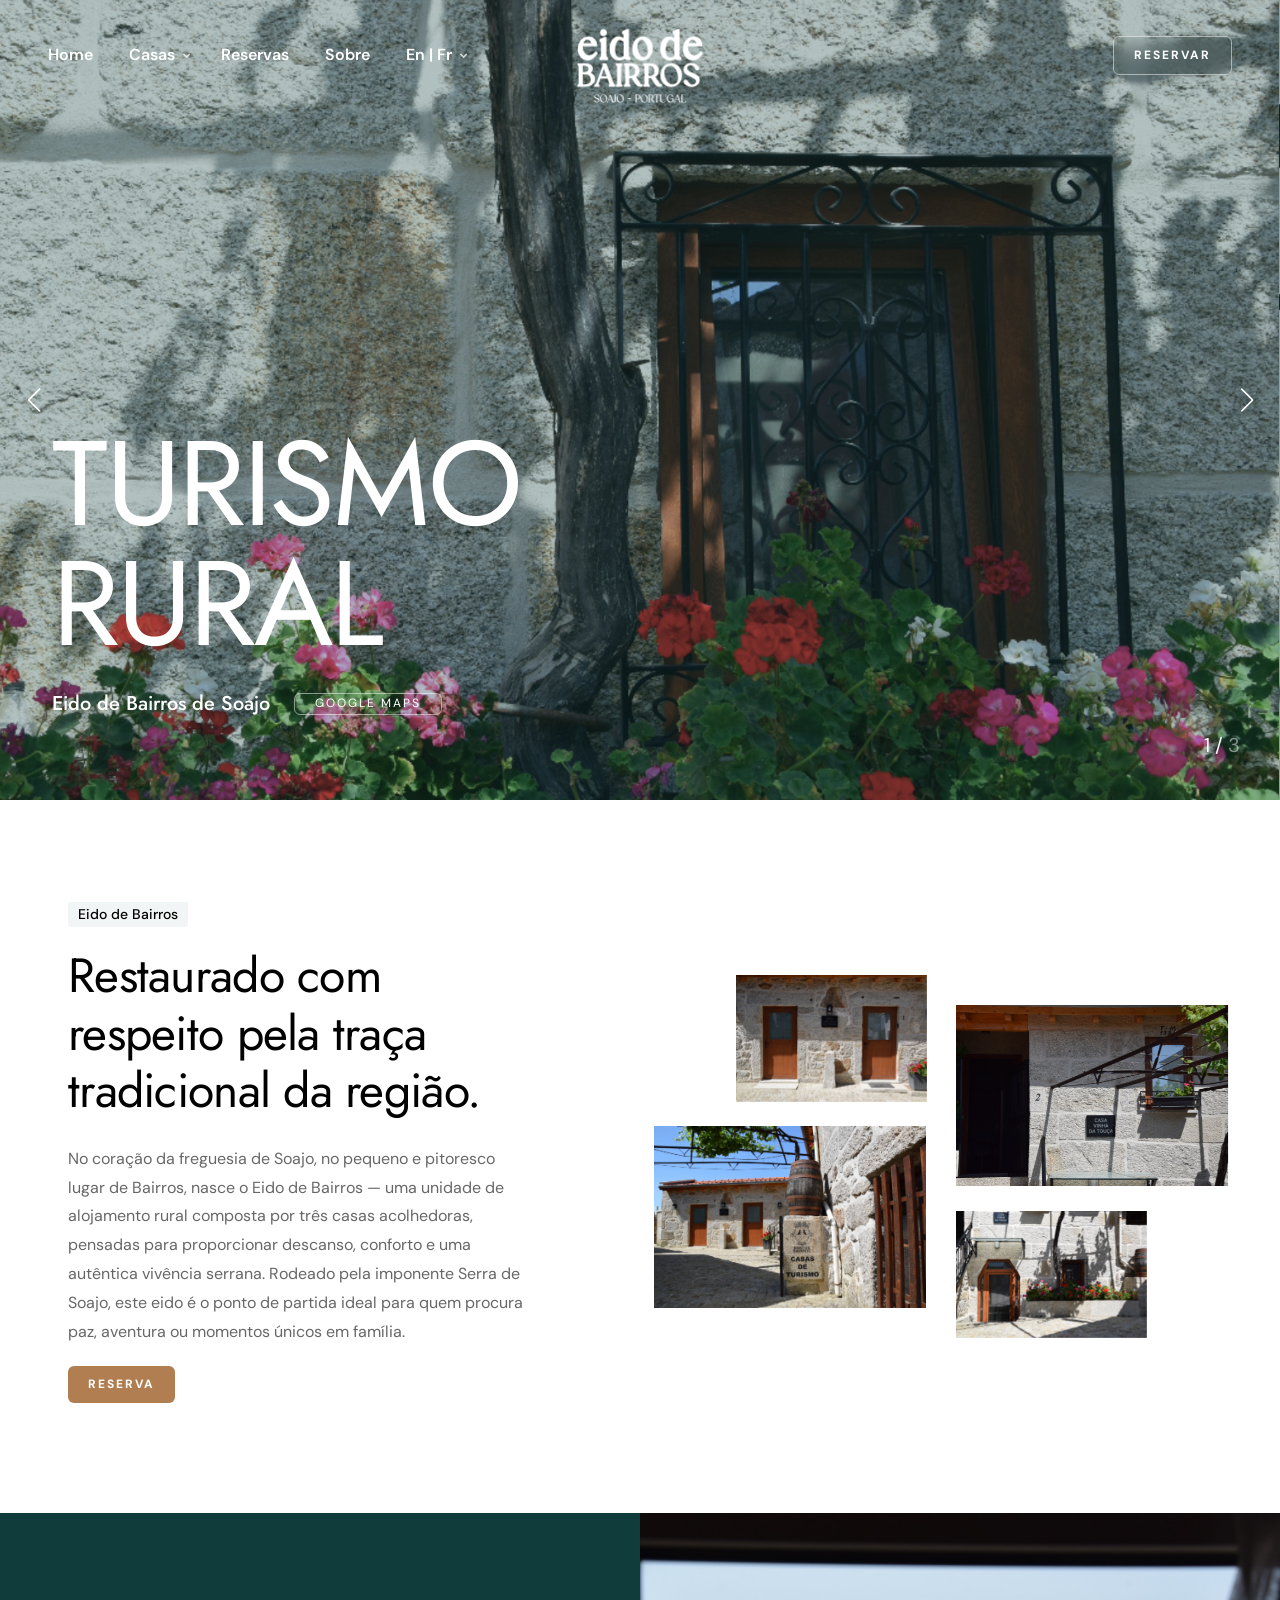
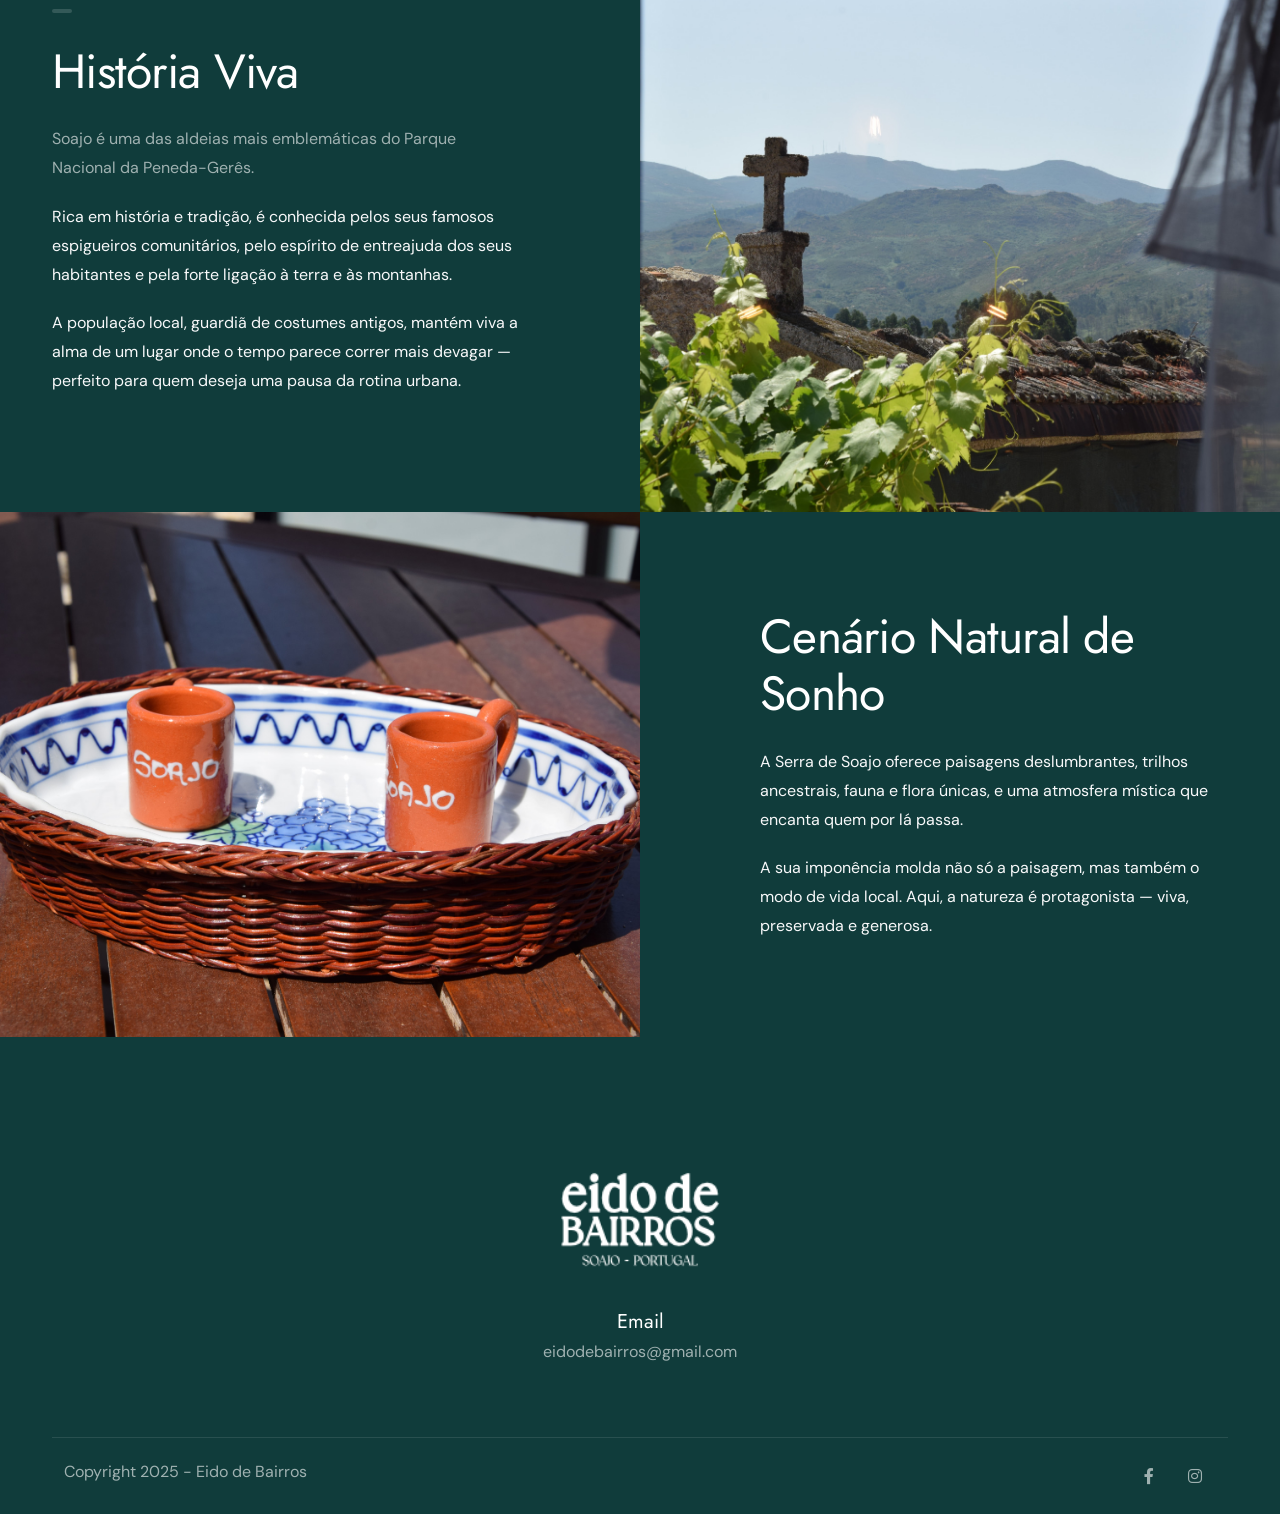
==== index.html @ 4fccea86 "up" ====
<!DOCTYPE html>
<html lang="zxx">

<head>
    <title>Eido de Bairros</title>
    <link rel="icon" href="images/icon.webp" type="image/gif" sizes="16x16">
    <meta content="text/html;charset=utf-8" http-equiv="Content-Type">
    <meta content="width=device-width, initial-scale=1.0" name="viewport" >
    <meta content="Eido de Bairros" name="Turismo Rural, Soajo, Parque Nacional Peneda Gerês, Lagoas, Natureza, Férias em familia" >
    <meta content="" name="keywords" >
    <meta content="" name="author" >
    <!-- CSS Files
    ================================================== -->
    <link href="css/bootstrap.min.css" rel="stylesheet" type="text/css" id="bootstrap">
    <link href="css/plugins.css" rel="stylesheet" type="text/css" >
    <link href="css/swiper.css" rel="stylesheet" type="text/css" >
    <link href="css/style.css" rel="stylesheet" type="text/css" >
    <link href="css/coloring.css" rel="stylesheet" type="text/css" >
    <!-- custom-css -->
    <link href="css/swiper-custom-1.css" rel="stylesheet" type="text/css" >
    <!-- color scheme -->
    <link id="colors" href="css/colors/scheme-01.css" rel="stylesheet" type="text/css" >

</head>

<body>

    <div id="wrapper">

        <div class="float-text show-on-scroll">
            <span><a href="#">Scroll to top</a></span>
        </div>
        <div class="scrollbar-v show-on-scroll"></div>
        
        <!-- page preloader begin -->
        <div id="de-loader"></div>
        <!-- page preloader close -->
        
        <header class="transparent logo-center">
            <div class="container-fluid px-lg-5 px-3">
                <div class="row">
                    <div class="col-lg-12">
                        <div class="de-flex">
                            <div class="col-start">
                                <ul id="mainmenu">
                                    <li><a class="menu-item" href="index.html">Home</a></li>
                                     <li><a class="menu-item" href="#">Casas</a>
                                        <ul class="mega px-lg-5">
                                            <li>
                                                <div class="container-fluid">
                                                    <div class="sb-menu p-4">
                                                        <div class="row g-3">
                                                            <div class="col-lg-2 col-md-4 col-sm-6 text-center">
                                                                <div class="relative hover text-center overflow-hidden soft-shadow">
                                                                    <a class="p-0" href="cantinhodatouca.html">
                                                                        <img src="images/CANTINHO-TOUCA.png" class="w-100 relative hover-scale-1-1" alt="">
                                                                    </a>
                                                                </div>
                                                                <h6 class="mt-3">Casa Cantinho da Touça</h6>
                                                            </div>

                                                            <div class="col-lg-2 col-md-4 col-sm-6 text-center">
                                                                <div class="relative hover text-center overflow-hidden soft-shadow">
                                                                    <a class="p-0" href="vinhadatouca.html">
                                                                        <img src="images/VINHA-TOUCA-T1.png" class="w-100 relative hover-scale-1-1" alt="">
                                                                    </a>
                                                                </div>
                                                                <h6 class="mt-3">Casa Vinha da Touça</h6>
                                                            </div>

                                                            <div class="col-lg-2 col-md-4 col-sm-6 text-center">
                                                                <div class="relative hover text-center overflow-hidden soft-shadow">
                                                                    <a class="p-0" href="vinhadatouca1.html">
                                                                        <img src="images/VINHA-TOUCA.png" class="w-100 relative hover-scale-1-1" alt="">
                                                                    </a>
                                                                </div>
                                                                <h6 class="mt-3">Vinha da Touça</h6>
                                                            </div>

                                                            
                                                        </div>
                                                    </div>
                                                </div>
                                            </li>
                                            
                                        </ul>
                                    </li>
                                    <li><a class="menu-item" href="reservar.html">Reservas</a></li>
                                    <li><a class="menu-item" href="sobre.html">Sobre</a></li>
                                    <li><a class="menu-item" href="#">En | Fr</a>
                                        <ul>
                                           <li><a class="menu-item" href="index_en.html">English</a>
                                            <li><a class="menu-item" href="index_fr.html">Français</a></li>
                                        </ul>
                                    </li>
                                </ul>
                                
                            </div>
                            <div class="col-center">
                                <a href="index1.html"><img src="images/LOGOTIPO-EIDOBAIRROS.png" alt="" ></a>
                            </div>
                            <div class="col-end">
                                 <div class="menu_side_area">          
                                    <a href="reservar.html" class="btn-main btn-line bg-blur fx-slide sm-hide"><span>Reservar</span></a>
                                    <span id="menu-btn"></span>
                                </div>
                                

                            </div>
                            
                        </div>
                    </div>
                </div>
            </div>
        </header>

        <section id="section-hero" class="section-dark text-light no-top no-bottom relative overflow-hidden z-1000">
            <div class="abs w-80 bottom-10 z-2 w-100">
                <div class="container">
                    <div class="row">
                        <div class="col-lg-6">
                            <h1 class="fs-120 text-uppercase fs-sm-10vw mb-4 lh-1">Turismo Rural</h1>
                            <div class="d-flex align-items-center">
                                <h4 class="fw-500 mb-0 me-4">Eido de Bairros de Soajo</h4>
                                <a class="btn-main btn-line fx-slide py-0 lh-1-6 fw-400 popup-gmaps" href="https://www.google.com/maps/embed?pb=!1m17!1m12!1m3!1d192.88107379776025!2d-8.26715166027788!3d41.87195947162011!2m3!1f0!2f0!3f0!3m2!1i1024!2i768!4f13.1!3m2!1m1!2zNDHCsDUyJzE5LjAiTiA4wrAxNicwMC45Ilc!5e1!3m2!1sen!2spt!4v1755627903264!5m2!1sen!2spt"><span>Google Maps</span></a>
                            </div>
                        
                        </div>
                    </div>
                </div>
            </div>
            <div class="mh-800">
                <div class="swiper">
                  <!-- Additional required wrapper -->
                  <div class="swiper-wrapper">
                    <!-- Slides -->
                    <div class="swiper-slide">
                        <div class="swiper-inner" data-bgimage="url(images/POSTAL-01.jpg)">
                            <div class="sw-overlay op-4"></div>
                        </div>
                    </div>

                    <!-- Slides -->
                    <div class="swiper-slide">
                        <div class="swiper-inner" data-bgimage="url(images/POSTAL-02.jpg)">
                            <div class="sw-overlay op-4"></div>
                        </div>
                    </div>
<!-- Slides -->
                    <div class="swiper-slide">
                        <div class="swiper-inner" data-bgimage="url(images/POSTAL-03.jpg)">
                            <div class="sw-overlay op-4"></div>
                        </div>
                    </div>

                  </div>
                  <!-- If we need pagination -->
                  <div class="swiper-pagination"></div>

                  <!-- If we need navigation buttons -->
                  <div class="swiper-button-prev"></div>
                  <div class="swiper-button-next"></div>
                </div>
            </div>
        </section>

        <section id="section-overview">
            <div class="container">
                <div class="row g-4 align-items-center justify-content-between">

                    <div class="col-lg-5">
                        <div class="ps-lg-3">
                            <div class="subtitle wow fadeInUp" data-wow-delay=".2s">Eido de Bairros</div>
                            <h2 class="wow fadeInUp" data-wow-delay=".4s">Restaurado com respeito pela traça tradicional da região.</h2>
                            <p class="wow fadeInUp" data-wow-delay=".6s">No coração da freguesia de Soajo, no pequeno e pitoresco lugar de Bairros, nasce o Eido de Bairros — uma unidade de alojamento rural composta por três casas acolhedoras, pensadas para proporcionar descanso, conforto e uma autêntica vivência serrana. Rodeado pela imponente Serra de Soajo, este eido é o ponto de partida ideal para quem procura paz, aventura ou momentos únicos em família.</p>

                            <a class="btn-main fx-slide" href="reservar.html"><span>Reserva</span></a>
                        </div>
                    </div>

                    <div class="col-lg-6">
                        <div class="row g-4">
                            <div class="col-6">
                                <img src="images/CANTINHO-TOUCA.png" class="img-fluid mb-4 w-70 ms-30 wow scaleIn" alt="">
                                <img src="images/POSTAL-24.jpg" class="img-fluid wow scaleIn" alt="">
                            </div>
                            <div class="col-6">
                                <div class="spacer-single sm-hide"></div>
                                <img src="images/VINHA-TOUCA-T1.png" class="img-fluid mb-4 wow scaleIn" alt="">
                                <img src="images/VINHA-TOUCA.png" class="img-fluid w-70 wow scaleIn" alt="">
                            </div>
                        </div>
                    </div>

                </div>
            </div>
        </section>

        


        <section class="bg-dark section-dark text-light relative no-top no-bottom overflow-hidden">
            <div class="container-fluid position-relative half-fluid">

              <div class="container">

                <div class="row gx-5">
                  <!-- Image -->
                  <div class="col-lg-6 position-lg-absolute right-half h-100 overflow-hidden">
                    <div class="image" data-bgimage="url(images/POSTAL-22.jpg) center"></div>
                  </div>
                  <!-- Text -->
                  <div class="col-lg-6 relative z-3">
                        <div class="me-lg-5 pe-lg-5 py-5 my-5">
                            <div class="subtitle wow fadeInUp" data-wow-delay=".0s"></div>
                            <h2 class="wow fadeInUp" data-wow-delay=".2s">História Viva</h2>

                            <p>Soajo é uma das aldeias mais emblemáticas do Parque Nacional da Peneda-Gerês. </p>
<p></p>
Rica em história e tradição, é conhecida pelos seus famosos espigueiros comunitários, pelo espírito de entreajuda dos seus habitantes e pela forte ligação à terra e às montanhas.
<p></p>
A população local, guardiã de costumes antigos, mantém viva a alma de um lugar onde o tempo parece correr mais devagar — perfeito para quem deseja uma pausa da rotina urbana.</p>
                        </div>
                  </div>
                </div>
              </div>
            </div>
        </section>

        <section class="bg-dark section-dark text-light  relative no-top no-bottom overflow-hidden">
            <div class="container-fluid position-relative half-fluid">

              <div class="container">

                <div class="row gx-5">
                  <!-- Image -->
                  <div class="col-lg-6 position-lg-absolute left-half h-100 overflow-hidden">
                    <div class="image" data-bgimage="url(images/POSTAL-16.jpg) center"></div>
                  </div>
                  <!-- Text -->
                  <div class="col-lg-6 offset-lg-6 relative z-3">
                        <div class="ms-lg-5 ps-lg-5 py-5 my-5">
                            <h2 class="wow fadeInUp" data-wow-delay=".2s">Cenário Natural de Sonho</h2>

                            <p></p>
                            A Serra de Soajo oferece paisagens deslumbrantes, trilhos ancestrais, fauna e flora únicas, e uma atmosfera mística que encanta quem por lá passa.  <p></p>
A sua imponência molda não só a paisagem, mas também o modo de vida local. Aqui, a natureza é protagonista — viva, preservada e generosa.
                        </div>
                  </div>
                </div>
              </div>
            </div>
        </section>   
    </div>

    <!-- footer begin -->
    <footer class="section-dark">
        <div class="container">
            <div class="row gx-5 justify-content-center">
                <div class="col-lg-8">
                    <div class="text-center">
                        <img src="images/LOGOTIPO-EIDOBAIRROS.png" class="w-200px" alt="">
                        <div class="spacer-single"></div>
                        <div class="fs-16">
                         <h4 class="mb-0">Email </h4>
                            <p>eidodebairros@gmail.com</p>
                        </div>
                    </div>
                </div>                
            </div>


            
        <div class="subfooter">
            <div class="container">
                <div class="row">
                    <div class="col-md-6">
                        Copyright 2025 - Eido de Bairros
                    </div>
                    <div class="col-md-6 text-md-end">
                        <div class="social-icons mb-sm-30 text-center">
                            <a href="#"><i class="fa-brands fa-facebook-f"></i></a>
                            <a href="#"><i class="fa-brands fa-instagram"></i></a>
                        </div>
                    </div>
                </div>
            </div>
        </div>
    <!-- footer end -->

    <!-- Javascript Files
    ================================================== -->
    <script src="js/vendors.js"></script>
    <script src="js/designesia.js"></script>
    <script src="js/swiper.js"></script>
    <script src="js/custom-swiper-2.js"></script>

</body>

</html>
---- css/plugins.css ----
@charset "UTF-8";
/*!
 * animate.css -http://daneden.me/animate
 * Version - 3.5.1
 * Licensed under the MIT license - http://opensource.org/licenses/MIT
 *
 * Copyright (c) 2016 Daniel Eden
 */
 .animated{-webkit-animation-duration:.8s;animation-duration:.8s;-webkit-animation-fill-mode:both;animation-fill-mode:both}.animated.infinite{-webkit-animation-iteration-count:infinite;animation-iteration-count:infinite}.animated.hinge{-webkit-animation-duration:2s;animation-duration:2s}.animated.flipOutX,.animated.flipOutY,.animated.bounceIn,.animated.bounceOut{-webkit-animation-duration:.75s;animation-duration:.75s}@-webkit-keyframes bounce{from,20%,53%,80%,to{-webkit-animation-timing-function:cubic-bezier(.215,.61,.355,1);animation-timing-function:cubic-bezier(.215,.61,.355,1);-webkit-transform:translate3d(0,0,0);transform:translate3d(0,0,0)}40%,43%{-webkit-animation-timing-function:cubic-bezier(.755,.05,.855,.06);animation-timing-function:cubic-bezier(.755,.05,.855,.06);-webkit-transform:translate3d(0,-30px,0);transform:translate3d(0,-30px,0)}70%{-webkit-animation-timing-function:cubic-bezier(.755,.05,.855,.06);animation-timing-function:cubic-bezier(.755,.05,.855,.06);-webkit-transform:translate3d(0,-15px,0);transform:translate3d(0,-15px,0)}90%{-webkit-transform:translate3d(0,-4px,0);transform:translate3d(0,-4px,0)}}@keyframes bounce{from,20%,53%,80%,to{-webkit-animation-timing-function:cubic-bezier(.215,.61,.355,1);animation-timing-function:cubic-bezier(.215,.61,.355,1);-webkit-transform:translate3d(0,0,0);transform:translate3d(0,0,0)}40%,43%{-webkit-animation-timing-function:cubic-bezier(.755,.05,.855,.06);animation-timing-function:cubic-bezier(.755,.05,.855,.06);-webkit-transform:translate3d(0,-30px,0);transform:translate3d(0,-30px,0)}70%{-webkit-animation-timing-function:cubic-bezier(.755,.05,.855,.06);animation-timing-function:cubic-bezier(.755,.05,.855,.06);-webkit-transform:translate3d(0,-15px,0);transform:translate3d(0,-15px,0)}90%{-webkit-transform:translate3d(0,-4px,0);transform:translate3d(0,-4px,0)}}.bounce{-webkit-animation-name:bounce;animation-name:bounce;-webkit-transform-origin:center bottom;transform-origin:center bottom}@-webkit-keyframes flash{from,50%,to{opacity:1}25%,75%{opacity:0}}@keyframes flash{from,50%,to{opacity:1}25%,75%{opacity:0}}.flash{-webkit-animation-name:flash;animation-name:flash}@-webkit-keyframes pulse{from{-webkit-transform:scale3d(1,1,1);transform:scale3d(1,1,1)}50%{-webkit-transform:scale3d(1.05,1.05,1.05);transform:scale3d(1.05,1.05,1.05)}to{-webkit-transform:scale3d(1,1,1);transform:scale3d(1,1,1)}}@keyframes pulse{from{-webkit-transform:scale3d(1,1,1);transform:scale3d(1,1,1)}50%{-webkit-transform:scale3d(1.05,1.05,1.05);transform:scale3d(1.05,1.05,1.05)}to{-webkit-transform:scale3d(1,1,1);transform:scale3d(1,1,1)}}.pulse{-webkit-animation-name:pulse;animation-name:pulse}@-webkit-keyframes rubberBand{from{-webkit-transform:scale3d(1,1,1);transform:scale3d(1,1,1)}30%{-webkit-transform:scale3d(1.25,.75,1);transform:scale3d(1.25,.75,1)}40%{-webkit-transform:scale3d(.75,1.25,1);transform:scale3d(.75,1.25,1)}50%{-webkit-transform:scale3d(1.15,.85,1);transform:scale3d(1.15,.85,1)}65%{-webkit-transform:scale3d(.95,1.05,1);transform:scale3d(.95,1.05,1)}75%{-webkit-transform:scale3d(1.05,.95,1);transform:scale3d(1.05,.95,1)}to{-webkit-transform:scale3d(1,1,1);transform:scale3d(1,1,1)}}@keyframes rubberBand{from{-webkit-transform:scale3d(1,1,1);transform:scale3d(1,1,1)}30%{-webkit-transform:scale3d(1.25,.75,1);transform:scale3d(1.25,.75,1)}40%{-webkit-transform:scale3d(.75,1.25,1);transform:scale3d(.75,1.25,1)}50%{-webkit-transform:scale3d(1.15,.85,1);transform:scale3d(1.15,.85,1)}65%{-webkit-transform:scale3d(.95,1.05,1);transform:scale3d(.95,1.05,1)}75%{-webkit-transform:scale3d(1.05,.95,1);transform:scale3d(1.05,.95,1)}to{-webkit-transform:scale3d(1,1,1);transform:scale3d(1,1,1)}}.rubberBand{-webkit-animation-name:rubberBand;animation-name:rubberBand}@-webkit-keyframes shake{from,to{-webkit-transform:translate3d(0,0,0);transform:translate3d(0,0,0)}10%,30%,50%,70%,90%{-webkit-transform:translate3d(-10px,0,0);transform:translate3d(-10px,0,0)}20%,40%,60%,80%{-webkit-transform:translate3d(10px,0,0);transform:translate3d(10px,0,0)}}@keyframes shake{from,to{-webkit-transform:translate3d(0,0,0);transform:translate3d(0,0,0)}10%,30%,50%,70%,90%{-webkit-transform:translate3d(-10px,0,0);transform:translate3d(-10px,0,0)}20%,40%,60%,80%{-webkit-transform:translate3d(10px,0,0);transform:translate3d(10px,0,0)}}.shake{-webkit-animation-name:shake;animation-name:shake}@-webkit-keyframes headShake{0%{-webkit-transform:translateX(0);transform:translateX(0)}6.5%{-webkit-transform:translateX(-6px) rotateY(-9deg);transform:translateX(-6px) rotateY(-9deg)}18.5%{-webkit-transform:translateX(5px) rotateY(7deg);transform:translateX(5px) rotateY(7deg)}31.5%{-webkit-transform:translateX(-3px) rotateY(-5deg);transform:translateX(-3px) rotateY(-5deg)}43.5%{-webkit-transform:translateX(2px) rotateY(3deg);transform:translateX(2px) rotateY(3deg)}50%{-webkit-transform:translateX(0);transform:translateX(0)}}@keyframes headShake{0%{-webkit-transform:translateX(0);transform:translateX(0)}6.5%{-webkit-transform:translateX(-6px) rotateY(-9deg);transform:translateX(-6px) rotateY(-9deg)}18.5%{-webkit-transform:translateX(5px) rotateY(7deg);transform:translateX(5px) rotateY(7deg)}31.5%{-webkit-transform:translateX(-3px) rotateY(-5deg);transform:translateX(-3px) rotateY(-5deg)}43.5%{-webkit-transform:translateX(2px) rotateY(3deg);transform:translateX(2px) rotateY(3deg)}50%{-webkit-transform:translateX(0);transform:translateX(0)}}.headShake{-webkit-animation-timing-function:ease-in-out;animation-timing-function:ease-in-out;-webkit-animation-name:headShake;animation-name:headShake}@-webkit-keyframes swing{20%{-webkit-transform:rotate3d(0,0,1,15deg);transform:rotate3d(0,0,1,15deg)}40%{-webkit-transform:rotate3d(0,0,1,-10deg);transform:rotate3d(0,0,1,-10deg)}60%{-webkit-transform:rotate3d(0,0,1,5deg);transform:rotate3d(0,0,1,5deg)}80%{-webkit-transform:rotate3d(0,0,1,-5deg);transform:rotate3d(0,0,1,-5deg)}to{-webkit-transform:rotate3d(0,0,1,0deg);transform:rotate3d(0,0,1,0deg)}}@keyframes swing{20%{-webkit-transform:rotate3d(0,0,1,15deg);transform:rotate3d(0,0,1,15deg)}40%{-webkit-transform:rotate3d(0,0,1,-10deg);transform:rotate3d(0,0,1,-10deg)}60%{-webkit-transform:rotate3d(0,0,1,5deg);transform:rotate3d(0,0,1,5deg)}80%{-webkit-transform:rotate3d(0,0,1,-5deg);transform:rotate3d(0,0,1,-5deg)}to{-webkit-transform:rotate3d(0,0,1,0deg);transform:rotate3d(0,0,1,0deg)}}.swing{-webkit-transform-origin:top center;transform-origin:top center;-webkit-animation-name:swing;animation-name:swing}@-webkit-keyframes tada{from{-webkit-transform:scale3d(1,1,1);transform:scale3d(1,1,1)}10%,20%{-webkit-transform:scale3d(.9,.9,.9) rotate3d(0,0,1,-3deg);transform:scale3d(.9,.9,.9) rotate3d(0,0,1,-3deg)}30%,50%,70%,90%{-webkit-transform:scale3d(1.1,1.1,1.1) rotate3d(0,0,1,3deg);transform:scale3d(1.1,1.1,1.1) rotate3d(0,0,1,3deg)}40%,60%,80%{-webkit-transform:scale3d(1.1,1.1,1.1) rotate3d(0,0,1,-3deg);transform:scale3d(1.1,1.1,1.1) rotate3d(0,0,1,-3deg)}to{-webkit-transform:scale3d(1,1,1);transform:scale3d(1,1,1)}}@keyframes tada{from{-webkit-transform:scale3d(1,1,1);transform:scale3d(1,1,1)}10%,20%{-webkit-transform:scale3d(.9,.9,.9) rotate3d(0,0,1,-3deg);transform:scale3d(.9,.9,.9) rotate3d(0,0,1,-3deg)}30%,50%,70%,90%{-webkit-transform:scale3d(1.1,1.1,1.1) rotate3d(0,0,1,3deg);transform:scale3d(1.1,1.1,1.1) rotate3d(0,0,1,3deg)}40%,60%,80%{-webkit-transform:scale3d(1.1,1.1,1.1) rotate3d(0,0,1,-3deg);transform:scale3d(1.1,1.1,1.1) rotate3d(0,0,1,-3deg)}to{-webkit-transform:scale3d(1,1,1);transform:scale3d(1,1,1)}}.tada{-webkit-animation-name:tada;animation-name:tada}@-webkit-keyframes wobble{from{-webkit-transform:none;transform:none}15%{-webkit-transform:translate3d(-25%,0,0) rotate3d(0,0,1,-5deg);transform:translate3d(-25%,0,0) rotate3d(0,0,1,-5deg)}30%{-webkit-transform:translate3d(20%,0,0) rotate3d(0,0,1,3deg);transform:translate3d(20%,0,0) rotate3d(0,0,1,3deg)}45%{-webkit-transform:translate3d(-15%,0,0) rotate3d(0,0,1,-3deg);transform:translate3d(-15%,0,0) rotate3d(0,0,1,-3deg)}60%{-webkit-transform:translate3d(10%,0,0) rotate3d(0,0,1,2deg);transform:translate3d(10%,0,0) rotate3d(0,0,1,2deg)}75%{-webkit-transform:translate3d(-5%,0,0) rotate3d(0,0,1,-1deg);transform:translate3d(-5%,0,0) rotate3d(0,0,1,-1deg)}to{-webkit-transform:none;transform:none}}@keyframes wobble{from{-webkit-transform:none;transform:none}15%{-webkit-transform:translate3d(-25%,0,0) rotate3d(0,0,1,-5deg);transform:translate3d(-25%,0,0) rotate3d(0,0,1,-5deg)}30%{-webkit-transform:translate3d(20%,0,0) rotate3d(0,0,1,3deg);transform:translate3d(20%,0,0) rotate3d(0,0,1,3deg)}45%{-webkit-transform:translate3d(-15%,0,0) rotate3d(0,0,1,-3deg);transform:translate3d(-15%,0,0) rotate3d(0,0,1,-3deg)}60%{-webkit-transform:translate3d(10%,0,0) rotate3d(0,0,1,2deg);transform:translate3d(10%,0,0) rotate3d(0,0,1,2deg)}75%{-webkit-transform:translate3d(-5%,0,0) rotate3d(0,0,1,-1deg);transform:translate3d(-5%,0,0) rotate3d(0,0,1,-1deg)}to{-webkit-transform:none;transform:none}}.wobble{-webkit-animation-name:wobble;animation-name:wobble}@-webkit-keyframes jello{from,11.1%,to{-webkit-transform:none;transform:none}22.2%{-webkit-transform:skewX(-12.5deg) skewY(-12.5deg);transform:skewX(-12.5deg) skewY(-12.5deg)}33.3%{-webkit-transform:skewX(6.25deg) skewY(6.25deg);transform:skewX(6.25deg) skewY(6.25deg)}44.4%{-webkit-transform:skewX(-3.125deg) skewY(-3.125deg);transform:skewX(-3.125deg) skewY(-3.125deg)}55.5%{-webkit-transform:skewX(1.5625deg) skewY(1.5625deg);transform:skewX(1.5625deg) skewY(1.5625deg)}66.6%{-webkit-transform:skewX(-0.78125deg) skewY(-0.78125deg);transform:skewX(-0.78125deg) skewY(-0.78125deg)}77.7%{-webkit-transform:skewX(0.390625deg) skewY(0.390625deg);transform:skewX(0.390625deg) skewY(0.390625deg)}88.8%{-webkit-transform:skewX(-0.1953125deg) skewY(-0.1953125deg);transform:skewX(-0.1953125deg) skewY(-0.1953125deg)}}@keyframes jello{from,11.1%,to{-webkit-transform:none;transform:none}22.2%{-webkit-transform:skewX(-12.5deg) skewY(-12.5deg);transform:skewX(-12.5deg) skewY(-12.5deg)}33.3%{-webkit-transform:skewX(6.25deg) skewY(6.25deg);transform:skewX(6.25deg) skewY(6.25deg)}44.4%{-webkit-transform:skewX(-3.125deg) skewY(-3.125deg);transform:skewX(-3.125deg) skewY(-3.125deg)}55.5%{-webkit-transform:skewX(1.5625deg) skewY(1.5625deg);transform:skewX(1.5625deg) skewY(1.5625deg)}66.6%{-webkit-transform:skewX(-0.78125deg) skewY(-0.78125deg);transform:skewX(-0.78125deg) skewY(-0.78125deg)}77.7%{-webkit-transform:skewX(0.390625deg) skewY(0.390625deg);transform:skewX(0.390625deg) skewY(0.390625deg)}88.8%{-webkit-transform:skewX(-0.1953125deg) skewY(-0.1953125deg);transform:skewX(-0.1953125deg) skewY(-0.1953125deg)}}.jello{-webkit-animation-name:jello;animation-name:jello;-webkit-transform-origin:center;transform-origin:center}@-webkit-keyframes bounceIn{from,20%,40%,60%,80%,to{-webkit-animation-timing-function:cubic-bezier(.215,.61,.355,1);animation-timing-function:cubic-bezier(.215,.61,.355,1)}0%{opacity:0;-webkit-transform:scale3d(.3,.3,.3);transform:scale3d(.3,.3,.3)}20%{-webkit-transform:scale3d(1.1,1.1,1.1);transform:scale3d(1.1,1.1,1.1)}40%{-webkit-transform:scale3d(.9,.9,.9);transform:scale3d(.9,.9,.9)}60%{opacity:1;-webkit-transform:scale3d(1.03,1.03,1.03);transform:scale3d(1.03,1.03,1.03)}80%{-webkit-transform:scale3d(.97,.97,.97);transform:scale3d(.97,.97,.97)}to{opacity:1;-webkit-transform:scale3d(1,1,1);transform:scale3d(1,1,1)}}@keyframes bounceIn{from,20%,40%,60%,80%,to{-webkit-animation-timing-function:cubic-bezier(.215,.61,.355,1);animation-timing-function:cubic-bezier(.215,.61,.355,1)}0%{opacity:0;-webkit-transform:scale3d(.3,.3,.3);transform:scale3d(.3,.3,.3)}20%{-webkit-transform:scale3d(1.1,1.1,1.1);transform:scale3d(1.1,1.1,1.1)}40%{-webkit-transform:scale3d(.9,.9,.9);transform:scale3d(.9,.9,.9)}60%{opacity:1;-webkit-transform:scale3d(1.03,1.03,1.03);transform:scale3d(1.03,1.03,1.03)}80%{-webkit-transform:scale3d(.97,.97,.97);transform:scale3d(.97,.97,.97)}to{opacity:1;-webkit-transform:scale3d(1,1,1);transform:scale3d(1,1,1)}}.bounceIn{-webkit-animation-name:bounceIn;animation-name:bounceIn}@-webkit-keyframes bounceInDown{from,60%,75%,90%,to{-webkit-animation-timing-function:cubic-bezier(.215,.61,.355,1);animation-timing-function:cubic-bezier(.215,.61,.355,1)}0%{opacity:0;-webkit-transform:translate3d(0,-3000px,0);transform:translate3d(0,-3000px,0)}60%{opacity:1;-webkit-transform:translate3d(0,25px,0);transform:translate3d(0,25px,0)}75%{-webkit-transform:translate3d(0,-10px,0);transform:translate3d(0,-10px,0)}90%{-webkit-transform:translate3d(0,5px,0);transform:translate3d(0,5px,0)}to{-webkit-transform:none;transform:none}}@keyframes bounceInDown{from,60%,75%,90%,to{-webkit-animation-timing-function:cubic-bezier(.215,.61,.355,1);animation-timing-function:cubic-bezier(.215,.61,.355,1)}0%{opacity:0;-webkit-transform:translate3d(0,-3000px,0);transform:translate3d(0,-3000px,0)}60%{opacity:1;-webkit-transform:translate3d(0,25px,0);transform:translate3d(0,25px,0)}75%{-webkit-transform:translate3d(0,-10px,0);transform:translate3d(0,-10px,0)}90%{-webkit-transform:translate3d(0,5px,0);transform:translate3d(0,5px,0)}to{-webkit-transform:none;transform:none}}.bounceInDown{-webkit-animation-name:bounceInDown;animation-name:bounceInDown}@-webkit-keyframes bounceInLeft{from,60%,75%,90%,to{-webkit-animation-timing-function:cubic-bezier(.215,.61,.355,1);animation-timing-function:cubic-bezier(.215,.61,.355,1)}0%{opacity:0;-webkit-transform:translate3d(-3000px,0,0);transform:translate3d(-3000px,0,0)}60%{opacity:1;-webkit-transform:translate3d(25px,0,0);transform:translate3d(25px,0,0)}75%{-webkit-transform:translate3d(-10px,0,0);transform:translate3d(-10px,0,0)}90%{-webkit-transform:translate3d(5px,0,0);transform:translate3d(5px,0,0)}to{-webkit-transform:none;transform:none}}@keyframes bounceInLeft{from,60%,75%,90%,to{-webkit-animation-timing-function:cubic-bezier(.215,.61,.355,1);animation-timing-function:cubic-bezier(.215,.61,.355,1)}0%{opacity:0;-webkit-transform:translate3d(-3000px,0,0);transform:translate3d(-3000px,0,0)}60%{opacity:1;-webkit-transform:translate3d(25px,0,0);transform:translate3d(25px,0,0)}75%{-webkit-transform:translate3d(-10px,0,0);transform:translate3d(-10px,0,0)}90%{-webkit-transform:translate3d(5px,0,0);transform:translate3d(5px,0,0)}to{-webkit-transform:none;transform:none}}.bounceInLeft{-webkit-animation-name:bounceInLeft;animation-name:bounceInLeft}@-webkit-keyframes bounceInRight{from,60%,75%,90%,to{-webkit-animation-timing-function:cubic-bezier(.215,.61,.355,1);animation-timing-function:cubic-bezier(.215,.61,.355,1)}from{opacity:0;-webkit-transform:translate3d(3000px,0,0);transform:translate3d(3000px,0,0)}60%{opacity:1;-webkit-transform:translate3d(-25px,0,0);transform:translate3d(-25px,0,0)}75%{-webkit-transform:translate3d(10px,0,0);transform:translate3d(10px,0,0)}90%{-webkit-transform:translate3d(-5px,0,0);transform:translate3d(-5px,0,0)}to{-webkit-transform:none;transform:none}}@keyframes bounceInRight{from,60%,75%,90%,to{-webkit-animation-timing-function:cubic-bezier(.215,.61,.355,1);animation-timing-function:cubic-bezier(.215,.61,.355,1)}from{opacity:0;-webkit-transform:translate3d(3000px,0,0);transform:translate3d(3000px,0,0)}60%{opacity:1;-webkit-transform:translate3d(-25px,0,0);transform:translate3d(-25px,0,0)}75%{-webkit-transform:translate3d(10px,0,0);transform:translate3d(10px,0,0)}90%{-webkit-transform:translate3d(-5px,0,0);transform:translate3d(-5px,0,0)}to{-webkit-transform:none;transform:none}}.bounceInRight{-webkit-animation-name:bounceInRight;animation-name:bounceInRight}@-webkit-keyframes bounceInUp{from,60%,75%,90%,to{-webkit-animation-timing-function:cubic-bezier(.215,.61,.355,1);animation-timing-function:cubic-bezier(.215,.61,.355,1)}from{opacity:0;-webkit-transform:translate3d(0,3000px,0);transform:translate3d(0,3000px,0)}60%{opacity:1;-webkit-transform:translate3d(0,-20px,0);transform:translate3d(0,-20px,0)}75%{-webkit-transform:translate3d(0,10px,0);transform:translate3d(0,10px,0)}90%{-webkit-transform:translate3d(0,-5px,0);transform:translate3d(0,-5px,0)}to{-webkit-transform:translate3d(0,0,0);transform:translate3d(0,0,0)}}@keyframes bounceInUp{from,60%,75%,90%,to{-webkit-animation-timing-function:cubic-bezier(.215,.61,.355,1);animation-timing-function:cubic-bezier(.215,.61,.355,1)}from{opacity:0;-webkit-transform:translate3d(0,3000px,0);transform:translate3d(0,3000px,0)}60%{opacity:1;-webkit-transform:translate3d(0,-20px,0);transform:translate3d(0,-20px,0)}75%{-webkit-transform:translate3d(0,10px,0);transform:translate3d(0,10px,0)}90%{-webkit-transform:translate3d(0,-5px,0);transform:translate3d(0,-5px,0)}to{-webkit-transform:translate3d(0,0,0);transform:translate3d(0,0,0)}}.bounceInUp{-webkit-animation-name:bounceInUp;animation-name:bounceInUp}@-webkit-keyframes bounceOut{20%{-webkit-transform:scale3d(.9,.9,.9);transform:scale3d(.9,.9,.9)}50%,55%{opacity:1;-webkit-transform:scale3d(1.1,1.1,1.1);transform:scale3d(1.1,1.1,1.1)}to{opacity:0;-webkit-transform:scale3d(.3,.3,.3);transform:scale3d(.3,.3,.3)}}@keyframes bounceOut{20%{-webkit-transform:scale3d(.9,.9,.9);transform:scale3d(.9,.9,.9)}50%,55%{opacity:1;-webkit-transform:scale3d(1.1,1.1,1.1);transform:scale3d(1.1,1.1,1.1)}to{opacity:0;-webkit-transform:scale3d(.3,.3,.3);transform:scale3d(.3,.3,.3)}}.bounceOut{-webkit-animation-name:bounceOut;animation-name:bounceOut}@-webkit-keyframes bounceOutDown{20%{-webkit-transform:translate3d(0,10px,0);transform:translate3d(0,10px,0)}40%,45%{opacity:1;-webkit-transform:translate3d(0,-20px,0);transform:translate3d(0,-20px,0)}to{opacity:0;-webkit-transform:translate3d(0,2000px,0);transform:translate3d(0,2000px,0)}}@keyframes bounceOutDown{20%{-webkit-transform:translate3d(0,10px,0);transform:translate3d(0,10px,0)}40%,45%{opacity:1;-webkit-transform:translate3d(0,-20px,0);transform:translate3d(0,-20px,0)}to{opacity:0;-webkit-transform:translate3d(0,2000px,0);transform:translate3d(0,2000px,0)}}.bounceOutDown{-webkit-animation-name:bounceOutDown;animation-name:bounceOutDown}@-webkit-keyframes bounceOutLeft{20%{opacity:1;-webkit-transform:translate3d(20px,0,0);transform:translate3d(20px,0,0)}to{opacity:0;-webkit-transform:translate3d(-2000px,0,0);transform:translate3d(-2000px,0,0)}}@keyframes bounceOutLeft{20%{opacity:1;-webkit-transform:translate3d(20px,0,0);transform:translate3d(20px,0,0)}to{opacity:0;-webkit-transform:translate3d(-2000px,0,0);transform:translate3d(-2000px,0,0)}}.bounceOutLeft{-webkit-animation-name:bounceOutLeft;animation-name:bounceOutLeft}@-webkit-keyframes bounceOutRight{20%{opacity:1;-webkit-transform:translate3d(-20px,0,0);transform:translate3d(-20px,0,0)}to{opacity:0;-webkit-transform:translate3d(2000px,0,0);transform:translate3d(2000px,0,0)}}@keyframes bounceOutRight{20%{opacity:1;-webkit-transform:translate3d(-20px,0,0);transform:translate3d(-20px,0,0)}to{opacity:0;-webkit-transform:translate3d(2000px,0,0);transform:translate3d(2000px,0,0)}}.bounceOutRight{-webkit-animation-name:bounceOutRight;animation-name:bounceOutRight}@-webkit-keyframes bounceOutUp{20%{-webkit-transform:translate3d(0,-10px,0);transform:translate3d(0,-10px,0)}40%,45%{opacity:1;-webkit-transform:translate3d(0,20px,0);transform:translate3d(0,20px,0)}to{opacity:0;-webkit-transform:translate3d(0,-2000px,0);transform:translate3d(0,-2000px,0)}}@keyframes bounceOutUp{20%{-webkit-transform:translate3d(0,-10px,0);transform:translate3d(0,-10px,0)}40%,45%{opacity:1;-webkit-transform:translate3d(0,20px,0);transform:translate3d(0,20px,0)}to{opacity:0;-webkit-transform:translate3d(0,-2000px,0);transform:translate3d(0,-2000px,0)}}.bounceOutUp{-webkit-animation-name:bounceOutUp;animation-name:bounceOutUp}@-webkit-keyframes fadeIn{from{opacity:0}to{opacity:1}}@keyframes fadeIn{from{opacity:0}to{opacity:1}}.fadeIn{-webkit-animation-name:fadeIn;animation-name:fadeIn}@-webkit-keyframes fadeInDown{from{opacity:0;-webkit-transform:translate3d(0,-30%,0);transform:translate3d(0,-30%,0)}to{opacity:1;-webkit-transform:none;transform:none}}@keyframes fadeInDown{from{opacity:0;-webkit-transform:translate3d(0,-30%,0);transform:translate3d(0,-30%,0)}to{opacity:1;-webkit-transform:none;transform:none}}.fadeInDown{-webkit-animation-name:fadeInDown;animation-name:fadeInDown}@-webkit-keyframes fadeInDownBig{from{opacity:0;-webkit-transform:translate3d(0,-2000px,0);transform:translate3d(0,-2000px,0)}to{opacity:1;-webkit-transform:none;transform:none}}@keyframes fadeInDownBig{from{opacity:0;-webkit-transform:translate3d(0,-2000px,0);transform:translate3d(0,-2000px,0)}to{opacity:1;-webkit-transform:none;transform:none}}.fadeInDownBig{-webkit-animation-name:fadeInDownBig;animation-name:fadeInDownBig}@-webkit-keyframes fadeInLeft{from{opacity:0;-webkit-transform:translate3d(-10%,0,0);transform:translate3d(-10%,0,0)}to{opacity:1;-webkit-transform:none;transform:none}}@keyframes fadeInLeft{from{opacity:0;-webkit-transform:translate3d(-10%,0,0);transform:translate3d(-10%,0,0)}to{opacity:1;-webkit-transform:none;transform:none}}.fadeInLeft{-webkit-animation-name:fadeInLeft;animation-name:fadeInLeft}@-webkit-keyframes fadeInLeftBig{from{opacity:0;-webkit-transform:translate3d(-2000px,0,0);transform:translate3d(-2000px,0,0)}to{opacity:1;-webkit-transform:none;transform:none}}@keyframes fadeInLeftBig{from{opacity:0;-webkit-transform:translate3d(-2000px,0,0);transform:translate3d(-2000px,0,0)}to{opacity:1;-webkit-transform:none;transform:none}}.fadeInLeftBig{-webkit-animation-name:fadeInLeftBig;animation-name:fadeInLeftBig}@-webkit-keyframes fadeInRight{from{opacity:0;-webkit-transform:translate3d(10%,0,0);transform:translate3d(10%,0,0)}to{opacity:1;-webkit-transform:none;transform:none}}@keyframes fadeInRight{from{opacity:0;-webkit-transform:translate3d(10%,0,0);transform:translate3d(10%,0,0)}to{opacity:1;-webkit-transform:none;transform:none}}.fadeInRight{-webkit-animation-name:fadeInRight;animation-name:fadeInRight}@-webkit-keyframes fadeInRightBig{from{opacity:0;-webkit-transform:translate3d(2000px,0,0);transform:translate3d(2000px,0,0)}to{opacity:1;-webkit-transform:none;transform:none}}@keyframes fadeInRightBig{from{opacity:0;-webkit-transform:translate3d(2000px,0,0);transform:translate3d(2000px,0,0)}to{opacity:1;-webkit-transform:none;transform:none}}.fadeInRightBig{-webkit-animation-name:fadeInRightBig;animation-name:fadeInRightBig}@-webkit-keyframes fadeInUp{from{opacity:0;-webkit-transform:translate3d(0,30%,0);transform:translate3d(0,30%,0)}to{opacity:1;-webkit-transform:none;transform:none}}@keyframes fadeInUp{from{opacity:0;-webkit-transform:translate3d(0,30%,0);transform:translate3d(0,30%,0)}to{opacity:1;-webkit-transform:none;transform:none}}.fadeInUp{-webkit-animation-name:fadeInUp;animation-name:fadeInUp}@-webkit-keyframes fadeInUpBig{from{opacity:0;-webkit-transform:translate3d(0,2000px,0);transform:translate3d(0,2000px,0)}to{opacity:1;-webkit-transform:none;transform:none}}@keyframes fadeInUpBig{from{opacity:0;-webkit-transform:translate3d(0,2000px,0);transform:translate3d(0,2000px,0)}to{opacity:1;-webkit-transform:none;transform:none}}.fadeInUpBig{-webkit-animation-name:fadeInUpBig;animation-name:fadeInUpBig}@-webkit-keyframes fadeOut{from{opacity:1}to{opacity:0}}@keyframes fadeOut{from{opacity:1}to{opacity:0}}.fadeOut{-webkit-animation-name:fadeOut;animation-name:fadeOut}@-webkit-keyframes fadeOutDown{from{opacity:1}to{opacity:0;-webkit-transform:translate3d(0,30%,0);transform:translate3d(0,30%,0)}}@keyframes fadeOutDown{from{opacity:1}to{opacity:0;-webkit-transform:translate3d(0,30%,0);transform:translate3d(0,30%,0)}}.fadeOutDown{-webkit-animation-name:fadeOutDown;animation-name:fadeOutDown}@-webkit-keyframes fadeOutDownBig{from{opacity:1}to{opacity:0;-webkit-transform:translate3d(0,2000px,0);transform:translate3d(0,2000px,0)}}@keyframes fadeOutDownBig{from{opacity:1}to{opacity:0;-webkit-transform:translate3d(0,2000px,0);transform:translate3d(0,2000px,0)}}.fadeOutDownBig{-webkit-animation-name:fadeOutDownBig;animation-name:fadeOutDownBig}@-webkit-keyframes fadeOutLeft{from{opacity:1}to{opacity:0;-webkit-transform:translate3d(-10%,0,0);transform:translate3d(-10%,0,0)}}@keyframes fadeOutLeft{from{opacity:1}to{opacity:0;-webkit-transform:translate3d(-10%,0,0);transform:translate3d(-10%,0,0)}}.fadeOutLeft{-webkit-animation-name:fadeOutLeft;animation-name:fadeOutLeft}@-webkit-keyframes fadeOutLeftBig{from{opacity:1}to{opacity:0;-webkit-transform:translate3d(-2000px,0,0);transform:translate3d(-2000px,0,0)}}@keyframes fadeOutLeftBig{from{opacity:1}to{opacity:0;-webkit-transform:translate3d(-2000px,0,0);transform:translate3d(-2000px,0,0)}}.fadeOutLeftBig{-webkit-animation-name:fadeOutLeftBig;animation-name:fadeOutLeftBig}@-webkit-keyframes fadeOutRight{from{opacity:1}to{opacity:0;-webkit-transform:translate3d(10%,0,0);transform:translate3d(10%,0,0)}}@keyframes fadeOutRight{from{opacity:1}to{opacity:0;-webkit-transform:translate3d(10%,0,0);transform:translate3d(10%,0,0)}}.fadeOutRight{-webkit-animation-name:fadeOutRight;animation-name:fadeOutRight}@-webkit-keyframes fadeOutRightBig{from{opacity:1}to{opacity:0;-webkit-transform:translate3d(2000px,0,0);transform:translate3d(2000px,0,0)}}@keyframes fadeOutRightBig{from{opacity:1}to{opacity:0;-webkit-transform:translate3d(2000px,0,0);transform:translate3d(2000px,0,0)}}.fadeOutRightBig{-webkit-animation-name:fadeOutRightBig;animation-name:fadeOutRightBig}@-webkit-keyframes fadeOutUp{from{opacity:1}to{opacity:0;-webkit-transform:translate3d(0,-30%,0);transform:translate3d(0,-30%,0)}}@keyframes fadeOutUp{from{opacity:1}to{opacity:0;-webkit-transform:translate3d(0,-30%,0);transform:translate3d(0,-30%,0)}}.fadeOutUp{-webkit-animation-name:fadeOutUp;animation-name:fadeOutUp}@-webkit-keyframes fadeOutUpBig{from{opacity:1}to{opacity:0;-webkit-transform:translate3d(0,-2000px,0);transform:translate3d(0,-2000px,0)}}@keyframes fadeOutUpBig{from{opacity:1}to{opacity:0;-webkit-transform:translate3d(0,-2000px,0);transform:translate3d(0,-2000px,0)}}.fadeOutUpBig{-webkit-animation-name:fadeOutUpBig;animation-name:fadeOutUpBig}@-webkit-keyframes flip{from{-webkit-transform:perspective(400px) rotate3d(0,1,0,-360deg);transform:perspective(400px) rotate3d(0,1,0,-360deg);-webkit-animation-timing-function:ease-out;animation-timing-function:ease-out}40%{-webkit-transform:perspective(400px) translate3d(0,0,150px) rotate3d(0,1,0,-190deg);transform:perspective(400px) translate3d(0,0,150px) rotate3d(0,1,0,-190deg);-webkit-animation-timing-function:ease-out;animation-timing-function:ease-out}50%{-webkit-transform:perspective(400px) translate3d(0,0,150px) rotate3d(0,1,0,-170deg);transform:perspective(400px) translate3d(0,0,150px) rotate3d(0,1,0,-170deg);-webkit-animation-timing-function:ease-in;animation-timing-function:ease-in}80%{-webkit-transform:perspective(400px) scale3d(.95,.95,.95);transform:perspective(400px) scale3d(.95,.95,.95);-webkit-animation-timing-function:ease-in;animation-timing-function:ease-in}to{-webkit-transform:perspective(400px);transform:perspective(400px);-webkit-animation-timing-function:ease-in;animation-timing-function:ease-in}}@keyframes flip{from{-webkit-transform:perspective(400px) rotate3d(0,1,0,-360deg);transform:perspective(400px) rotate3d(0,1,0,-360deg);-webkit-animation-timing-function:ease-out;animation-timing-function:ease-out}40%{-webkit-transform:perspective(400px) translate3d(0,0,150px) rotate3d(0,1,0,-190deg);transform:perspective(400px) translate3d(0,0,150px) rotate3d(0,1,0,-190deg);-webkit-animation-timing-function:ease-out;animation-timing-function:ease-out}50%{-webkit-transform:perspective(400px) translate3d(0,0,150px) rotate3d(0,1,0,-170deg);transform:perspective(400px) translate3d(0,0,150px) rotate3d(0,1,0,-170deg);-webkit-animation-timing-function:ease-in;animation-timing-function:ease-in}80%{-webkit-transform:perspective(400px) scale3d(.95,.95,.95);transform:perspective(400px) scale3d(.95,.95,.95);-webkit-animation-timing-function:ease-in;animation-timing-function:ease-in}to{-webkit-transform:perspective(400px);transform:perspective(400px);-webkit-animation-timing-function:ease-in;animation-timing-function:ease-in}}.animated.flip{-webkit-backface-visibility:visible;backface-visibility:visible;-webkit-animation-name:flip;animation-name:flip}@-webkit-keyframes flipInX{from{-webkit-transform:perspective(400px) rotate3d(1,0,0,90deg);transform:perspective(400px) rotate3d(1,0,0,90deg);-webkit-animation-timing-function:ease-in;animation-timing-function:ease-in;opacity:0}40%{-webkit-transform:perspective(400px) rotate3d(1,0,0,-20deg);transform:perspective(400px) rotate3d(1,0,0,-20deg);-webkit-animation-timing-function:ease-in;animation-timing-function:ease-in}60%{-webkit-transform:perspective(400px) rotate3d(1,0,0,10deg);transform:perspective(400px) rotate3d(1,0,0,10deg);opacity:1}80%{-webkit-transform:perspective(400px) rotate3d(1,0,0,-5deg);transform:perspective(400px) rotate3d(1,0,0,-5deg)}to{-webkit-transform:perspective(400px);transform:perspective(400px)}}@keyframes flipInX{from{-webkit-transform:perspective(400px) rotate3d(1,0,0,90deg);transform:perspective(400px) rotate3d(1,0,0,90deg);-webkit-animation-timing-function:ease-in;animation-timing-function:ease-in;opacity:0}40%{-webkit-transform:perspective(400px) rotate3d(1,0,0,-20deg);transform:perspective(400px) rotate3d(1,0,0,-20deg);-webkit-animation-timing-function:ease-in;animation-timing-function:ease-in}60%{-webkit-transform:perspective(400px) rotate3d(1,0,0,10deg);transform:perspective(400px) rotate3d(1,0,0,10deg);opacity:1}80%{-webkit-transform:perspective(400px) rotate3d(1,0,0,-5deg);transform:perspective(400px) rotate3d(1,0,0,-5deg)}to{-webkit-transform:perspective(400px);transform:perspective(400px)}}.flipInX{-webkit-backface-visibility:visible!important;backface-visibility:visible!important;-webkit-animation-name:flipInX;animation-name:flipInX}@-webkit-keyframes flipInY{from{-webkit-transform:perspective(400px) rotate3d(0,1,0,90deg);transform:perspective(400px) rotate3d(0,1,0,90deg);-webkit-animation-timing-function:ease-in;animation-timing-function:ease-in;opacity:0}40%{-webkit-transform:perspective(400px) rotate3d(0,1,0,-20deg);transform:perspective(400px) rotate3d(0,1,0,-20deg);-webkit-animation-timing-function:ease-in;animation-timing-function:ease-in}60%{-webkit-transform:perspective(400px) rotate3d(0,1,0,10deg);transform:perspective(400px) rotate3d(0,1,0,10deg);opacity:1}80%{-webkit-transform:perspective(400px) rotate3d(0,1,0,-5deg);transform:perspective(400px) rotate3d(0,1,0,-5deg)}to{-webkit-transform:perspective(400px);transform:perspective(400px)}}@keyframes flipInY{from{-webkit-transform:perspective(400px) rotate3d(0,1,0,90deg);transform:perspective(400px) rotate3d(0,1,0,90deg);-webkit-animation-timing-function:ease-in;animation-timing-function:ease-in;opacity:0}40%{-webkit-transform:perspective(400px) rotate3d(0,1,0,-20deg);transform:perspective(400px) rotate3d(0,1,0,-20deg);-webkit-animation-timing-function:ease-in;animation-timing-function:ease-in}60%{-webkit-transform:perspective(400px) rotate3d(0,1,0,10deg);transform:perspective(400px) rotate3d(0,1,0,10deg);opacity:1}80%{-webkit-transform:perspective(400px) rotate3d(0,1,0,-5deg);transform:perspective(400px) rotate3d(0,1,0,-5deg)}to{-webkit-transform:perspective(400px);transform:perspective(400px)}}.flipInY{-webkit-backface-visibility:visible!important;backface-visibility:visible!important;-webkit-animation-name:flipInY;animation-name:flipInY}@-webkit-keyframes flipOutX{from{-webkit-transform:perspective(400px);transform:perspective(400px)}30%{-webkit-transform:perspective(400px) rotate3d(1,0,0,-20deg);transform:perspective(400px) rotate3d(1,0,0,-20deg);opacity:1}to{-webkit-transform:perspective(400px) rotate3d(1,0,0,90deg);transform:perspective(400px) rotate3d(1,0,0,90deg);opacity:0}}@keyframes flipOutX{from{-webkit-transform:perspective(400px);transform:perspective(400px)}30%{-webkit-transform:perspective(400px) rotate3d(1,0,0,-20deg);transform:perspective(400px) rotate3d(1,0,0,-20deg);opacity:1}to{-webkit-transform:perspective(400px) rotate3d(1,0,0,90deg);transform:perspective(400px) rotate3d(1,0,0,90deg);opacity:0}}.flipOutX{-webkit-animation-name:flipOutX;animation-name:flipOutX;-webkit-backface-visibility:visible!important;backface-visibility:visible!important}@-webkit-keyframes flipOutY{from{-webkit-transform:perspective(400px);transform:perspective(400px)}30%{-webkit-transform:perspective(400px) rotate3d(0,1,0,-15deg);transform:perspective(400px) rotate3d(0,1,0,-15deg);opacity:1}to{-webkit-transform:perspective(400px) rotate3d(0,1,0,90deg);transform:perspective(400px) rotate3d(0,1,0,90deg);opacity:0}}@keyframes flipOutY{from{-webkit-transform:perspective(400px);transform:perspective(400px)}30%{-webkit-transform:perspective(400px) rotate3d(0,1,0,-15deg);transform:perspective(400px) rotate3d(0,1,0,-15deg);opacity:1}to{-webkit-transform:perspective(400px) rotate3d(0,1,0,90deg);transform:perspective(400px) rotate3d(0,1,0,90deg);opacity:0}}.flipOutY{-webkit-backface-visibility:visible!important;backface-visibility:visible!important;-webkit-animation-name:flipOutY;animation-name:flipOutY}@-webkit-keyframes lightSpeedIn{from{-webkit-transform:translate3d(10%,0,0) skewX(-30deg);transform:translate3d(10%,0,0) skewX(-30deg);opacity:0}60%{-webkit-transform:skewX(20deg);transform:skewX(20deg);opacity:1}80%{-webkit-transform:skewX(-5deg);transform:skewX(-5deg);opacity:1}to{-webkit-transform:none;transform:none;opacity:1}}@keyframes lightSpeedIn{from{-webkit-transform:translate3d(10%,0,0) skewX(-30deg);transform:translate3d(10%,0,0) skewX(-30deg);opacity:0}60%{-webkit-transform:skewX(20deg);transform:skewX(20deg);opacity:1}80%{-webkit-transform:skewX(-5deg);transform:skewX(-5deg);opacity:1}to{-webkit-transform:none;transform:none;opacity:1}}.lightSpeedIn{-webkit-animation-name:lightSpeedIn;animation-name:lightSpeedIn;-webkit-animation-timing-function:ease-out;animation-timing-function:ease-out}@-webkit-keyframes lightSpeedOut{from{opacity:1}to{-webkit-transform:translate3d(10%,0,0) skewX(30deg);transform:translate3d(10%,0,0) skewX(30deg);opacity:0}}@keyframes lightSpeedOut{from{opacity:1}to{-webkit-transform:translate3d(10%,0,0) skewX(30deg);transform:translate3d(10%,0,0) skewX(30deg);opacity:0}}.lightSpeedOut{-webkit-animation-name:lightSpeedOut;animation-name:lightSpeedOut;-webkit-animation-timing-function:ease-in;animation-timing-function:ease-in}@-webkit-keyframes rotateIn{from{-webkit-transform-origin:center;transform-origin:center;-webkit-transform:rotate3d(0,0,1,-200deg);transform:rotate3d(0,0,1,-200deg);opacity:0}to{-webkit-transform-origin:center;transform-origin:center;-webkit-transform:none;transform:none;opacity:1}}@keyframes rotateIn{from{-webkit-transform-origin:center;transform-origin:center;-webkit-transform:rotate3d(0,0,1,-200deg);transform:rotate3d(0,0,1,-200deg);opacity:0}to{-webkit-transform-origin:center;transform-origin:center;-webkit-transform:none;transform:none;opacity:1}}.rotateIn{-webkit-animation-name:rotateIn;animation-name:rotateIn}@-webkit-keyframes rotateInDownLeft{from{-webkit-transform-origin:left bottom;transform-origin:left bottom;-webkit-transform:rotate3d(0,0,1,-45deg);transform:rotate3d(0,0,1,-45deg);opacity:0}to{-webkit-transform-origin:left bottom;transform-origin:left bottom;-webkit-transform:none;transform:none;opacity:1}}@keyframes rotateInDownLeft{from{-webkit-transform-origin:left bottom;transform-origin:left bottom;-webkit-transform:rotate3d(0,0,1,-45deg);transform:rotate3d(0,0,1,-45deg);opacity:0}to{-webkit-transform-origin:left bottom;transform-origin:left bottom;-webkit-transform:none;transform:none;opacity:1}}.rotateInDownLeft{-webkit-animation-name:rotateInDownLeft;animation-name:rotateInDownLeft}@-webkit-keyframes rotateInDownRight{from{-webkit-transform-origin:right bottom;transform-origin:right bottom;-webkit-transform:rotate3d(0,0,1,45deg);transform:rotate3d(0,0,1,45deg);opacity:0}to{-webkit-transform-origin:right bottom;transform-origin:right bottom;-webkit-transform:none;transform:none;opacity:1}}@keyframes rotateInDownRight{from{-webkit-transform-origin:right bottom;transform-origin:right bottom;-webkit-transform:rotate3d(0,0,1,45deg);transform:rotate3d(0,0,1,45deg);opacity:0}to{-webkit-transform-origin:right bottom;transform-origin:right bottom;-webkit-transform:none;transform:none;opacity:1}}.rotateInDownRight{-webkit-animation-name:rotateInDownRight;animation-name:rotateInDownRight}@-webkit-keyframes rotateInUpLeft{from{-webkit-transform-origin:left bottom;transform-origin:left bottom;-webkit-transform:rotate3d(0,0,1,45deg);transform:rotate3d(0,0,1,45deg);opacity:0}to{-webkit-transform-origin:left bottom;transform-origin:left bottom;-webkit-transform:none;transform:none;opacity:1}}@keyframes rotateInUpLeft{from{-webkit-transform-origin:left bottom;transform-origin:left bottom;-webkit-transform:rotate3d(0,0,1,45deg);transform:rotate3d(0,0,1,45deg);opacity:0}to{-webkit-transform-origin:left bottom;transform-origin:left bottom;-webkit-transform:none;transform:none;opacity:1}}.rotateInUpLeft{-webkit-animation-name:rotateInUpLeft;animation-name:rotateInUpLeft}@-webkit-keyframes rotateInUpRight{from{-webkit-transform-origin:right bottom;transform-origin:right bottom;-webkit-transform:rotate3d(0,0,1,-90deg);transform:rotate3d(0,0,1,-90deg);opacity:0}to{-webkit-transform-origin:right bottom;transform-origin:right bottom;-webkit-transform:none;transform:none;opacity:1}}@keyframes rotateInUpRight{from{-webkit-transform-origin:right bottom;transform-origin:right bottom;-webkit-transform:rotate3d(0,0,1,-90deg);transform:rotate3d(0,0,1,-90deg);opacity:0}to{-webkit-transform-origin:right bottom;transform-origin:right bottom;-webkit-transform:none;transform:none;opacity:1}}.rotateInUpRight{-webkit-animation-name:rotateInUpRight;animation-name:rotateInUpRight}@-webkit-keyframes rotateOut{from{-webkit-transform-origin:center;transform-origin:center;opacity:1}to{-webkit-transform-origin:center;transform-origin:center;-webkit-transform:rotate3d(0,0,1,200deg);transform:rotate3d(0,0,1,200deg);opacity:0}}@keyframes rotateOut{from{-webkit-transform-origin:center;transform-origin:center;opacity:1}to{-webkit-transform-origin:center;transform-origin:center;-webkit-transform:rotate3d(0,0,1,200deg);transform:rotate3d(0,0,1,200deg);opacity:0}}.rotateOut{-webkit-animation-name:rotateOut;animation-name:rotateOut}@-webkit-keyframes rotateOutDownLeft{from{-webkit-transform-origin:left bottom;transform-origin:left bottom;opacity:1}to{-webkit-transform-origin:left bottom;transform-origin:left bottom;-webkit-transform:rotate3d(0,0,1,45deg);transform:rotate3d(0,0,1,45deg);opacity:0}}@keyframes rotateOutDownLeft{from{-webkit-transform-origin:left bottom;transform-origin:left bottom;opacity:1}to{-webkit-transform-origin:left bottom;transform-origin:left bottom;-webkit-transform:rotate3d(0,0,1,45deg);transform:rotate3d(0,0,1,45deg);opacity:0}}.rotateOutDownLeft{-webkit-animation-name:rotateOutDownLeft;animation-name:rotateOutDownLeft}@-webkit-keyframes rotateOutDownRight{from{-webkit-transform-origin:right bottom;transform-origin:right bottom;opacity:1}to{-webkit-transform-origin:right bottom;transform-origin:right bottom;-webkit-transform:rotate3d(0,0,1,-45deg);transform:rotate3d(0,0,1,-45deg);opacity:0}}@keyframes rotateOutDownRight{from{-webkit-transform-origin:right bottom;transform-origin:right bottom;opacity:1}to{-webkit-transform-origin:right bottom;transform-origin:right bottom;-webkit-transform:rotate3d(0,0,1,-45deg);transform:rotate3d(0,0,1,-45deg);opacity:0}}.rotateOutDownRight{-webkit-animation-name:rotateOutDownRight;animation-name:rotateOutDownRight}@-webkit-keyframes rotateOutUpLeft{from{-webkit-transform-origin:left bottom;transform-origin:left bottom;opacity:1}to{-webkit-transform-origin:left bottom;transform-origin:left bottom;-webkit-transform:rotate3d(0,0,1,-45deg);transform:rotate3d(0,0,1,-45deg);opacity:0}}@keyframes rotateOutUpLeft{from{-webkit-transform-origin:left bottom;transform-origin:left bottom;opacity:1}to{-webkit-transform-origin:left bottom;transform-origin:left bottom;-webkit-transform:rotate3d(0,0,1,-45deg);transform:rotate3d(0,0,1,-45deg);opacity:0}}.rotateOutUpLeft{-webkit-animation-name:rotateOutUpLeft;animation-name:rotateOutUpLeft}@-webkit-keyframes rotateOutUpRight{from{-webkit-transform-origin:right bottom;transform-origin:right bottom;opacity:1}to{-webkit-transform-origin:right bottom;transform-origin:right bottom;-webkit-transform:rotate3d(0,0,1,90deg);transform:rotate3d(0,0,1,90deg);opacity:0}}@keyframes rotateOutUpRight{from{-webkit-transform-origin:right bottom;transform-origin:right bottom;opacity:1}to{-webkit-transform-origin:right bottom;transform-origin:right bottom;-webkit-transform:rotate3d(0,0,1,90deg);transform:rotate3d(0,0,1,90deg);opacity:0}}.rotateOutUpRight{-webkit-animation-name:rotateOutUpRight;animation-name:rotateOutUpRight}@-webkit-keyframes hinge{0%{-webkit-transform-origin:top left;transform-origin:top left;-webkit-animation-timing-function:ease-in-out;animation-timing-function:ease-in-out}20%,60%{-webkit-transform:rotate3d(0,0,1,80deg);transform:rotate3d(0,0,1,80deg);-webkit-transform-origin:top left;transform-origin:top left;-webkit-animation-timing-function:ease-in-out;animation-timing-function:ease-in-out}40%,80%{-webkit-transform:rotate3d(0,0,1,60deg);transform:rotate3d(0,0,1,60deg);-webkit-transform-origin:top left;transform-origin:top left;-webkit-animation-timing-function:ease-in-out;animation-timing-function:ease-in-out;opacity:1}to{-webkit-transform:translate3d(0,700px,0);transform:translate3d(0,700px,0);opacity:0}}@keyframes hinge{0%{-webkit-transform-origin:top left;transform-origin:top left;-webkit-animation-timing-function:ease-in-out;animation-timing-function:ease-in-out}20%,60%{-webkit-transform:rotate3d(0,0,1,80deg);transform:rotate3d(0,0,1,80deg);-webkit-transform-origin:top left;transform-origin:top left;-webkit-animation-timing-function:ease-in-out;animation-timing-function:ease-in-out}40%,80%{-webkit-transform:rotate3d(0,0,1,60deg);transform:rotate3d(0,0,1,60deg);-webkit-transform-origin:top left;transform-origin:top left;-webkit-animation-timing-function:ease-in-out;animation-timing-function:ease-in-out;opacity:1}to{-webkit-transform:translate3d(0,700px,0);transform:translate3d(0,700px,0);opacity:0}}.hinge{-webkit-animation-name:hinge;animation-name:hinge}@-webkit-keyframes rollIn{from{opacity:0;-webkit-transform:translate3d(-10%,0,0) rotate3d(0,0,1,-120deg);transform:translate3d(-10%,0,0) rotate3d(0,0,1,-120deg)}to{opacity:1;-webkit-transform:none;transform:none}}@keyframes rollIn{from{opacity:0;-webkit-transform:translate3d(-10%,0,0) rotate3d(0,0,1,-120deg);transform:translate3d(-10%,0,0) rotate3d(0,0,1,-120deg)}to{opacity:1;-webkit-transform:none;transform:none}}.rollIn{-webkit-animation-name:rollIn;animation-name:rollIn}@-webkit-keyframes rollOut{from{opacity:1}to{opacity:0;-webkit-transform:translate3d(10%,0,0) rotate3d(0,0,1,120deg);transform:translate3d(10%,0,0) rotate3d(0,0,1,120deg)}}@keyframes rollOut{from{opacity:1}to{opacity:0;-webkit-transform:translate3d(10%,0,0) rotate3d(0,0,1,120deg);transform:translate3d(10%,0,0) rotate3d(0,0,1,120deg)}}.rollOut{-webkit-animation-name:rollOut;animation-name:rollOut}@-webkit-keyframes zoomIn{from{opacity:0;-webkit-transform:scale3d(.3,.3,.3);transform:scale3d(.3,.3,.3)}50%{opacity:1}}@keyframes zoomIn{from{opacity:0;-webkit-transform:scale3d(.3,.3,.3);transform:scale3d(.3,.3,.3)}50%{opacity:1}}.zoomIn{-webkit-animation-name:zoomIn;animation-name:zoomIn}@-webkit-keyframes zoomInDown{from{opacity:0;-webkit-transform:scale3d(.1,.1,.1) translate3d(0,-1000px,0);transform:scale3d(.1,.1,.1) translate3d(0,-1000px,0);-webkit-animation-timing-function:cubic-bezier(.55,.055,.675,.19);animation-timing-function:cubic-bezier(.55,.055,.675,.19)}60%{opacity:1;-webkit-transform:scale3d(.475,.475,.475) translate3d(0,60px,0);transform:scale3d(.475,.475,.475) translate3d(0,60px,0);-webkit-animation-timing-function:cubic-bezier(.175,.885,.32,1);animation-timing-function:cubic-bezier(.175,.885,.32,1)}}@keyframes zoomInDown{from{opacity:0;-webkit-transform:scale3d(.1,.1,.1) translate3d(0,-1000px,0);transform:scale3d(.1,.1,.1) translate3d(0,-1000px,0);-webkit-animation-timing-function:cubic-bezier(.55,.055,.675,.19);animation-timing-function:cubic-bezier(.55,.055,.675,.19)}60%{opacity:1;-webkit-transform:scale3d(.475,.475,.475) translate3d(0,60px,0);transform:scale3d(.475,.475,.475) translate3d(0,60px,0);-webkit-animation-timing-function:cubic-bezier(.175,.885,.32,1);animation-timing-function:cubic-bezier(.175,.885,.32,1)}}.zoomInDown{-webkit-animation-name:zoomInDown;animation-name:zoomInDown}@-webkit-keyframes zoomInLeft{from{opacity:0;-webkit-transform:scale3d(.1,.1,.1) translate3d(-1000px,0,0);transform:scale3d(.1,.1,.1) translate3d(-1000px,0,0);-webkit-animation-timing-function:cubic-bezier(.55,.055,.675,.19);animation-timing-function:cubic-bezier(.55,.055,.675,.19)}60%{opacity:1;-webkit-transform:scale3d(.475,.475,.475) translate3d(10px,0,0);transform:scale3d(.475,.475,.475) translate3d(10px,0,0);-webkit-animation-timing-function:cubic-bezier(.175,.885,.32,1);animation-timing-function:cubic-bezier(.175,.885,.32,1)}}@keyframes zoomInLeft{from{opacity:0;-webkit-transform:scale3d(.1,.1,.1) translate3d(-1000px,0,0);transform:scale3d(.1,.1,.1) translate3d(-1000px,0,0);-webkit-animation-timing-function:cubic-bezier(.55,.055,.675,.19);animation-timing-function:cubic-bezier(.55,.055,.675,.19)}60%{opacity:1;-webkit-transform:scale3d(.475,.475,.475) translate3d(10px,0,0);transform:scale3d(.475,.475,.475) translate3d(10px,0,0);-webkit-animation-timing-function:cubic-bezier(.175,.885,.32,1);animation-timing-function:cubic-bezier(.175,.885,.32,1)}}.zoomInLeft{-webkit-animation-name:zoomInLeft;animation-name:zoomInLeft}@-webkit-keyframes zoomInRight{from{opacity:0;-webkit-transform:scale3d(.1,.1,.1) translate3d(1000px,0,0);transform:scale3d(.1,.1,.1) translate3d(1000px,0,0);-webkit-animation-timing-function:cubic-bezier(.55,.055,.675,.19);animation-timing-function:cubic-bezier(.55,.055,.675,.19)}60%{opacity:1;-webkit-transform:scale3d(.475,.475,.475) translate3d(-10px,0,0);transform:scale3d(.475,.475,.475) translate3d(-10px,0,0);-webkit-animation-timing-function:cubic-bezier(.175,.885,.32,1);animation-timing-function:cubic-bezier(.175,.885,.32,1)}}@keyframes zoomInRight{from{opacity:0;-webkit-transform:scale3d(.1,.1,.1) translate3d(1000px,0,0);transform:scale3d(.1,.1,.1) translate3d(1000px,0,0);-webkit-animation-timing-function:cubic-bezier(.55,.055,.675,.19);animation-timing-function:cubic-bezier(.55,.055,.675,.19)}60%{opacity:1;-webkit-transform:scale3d(.475,.475,.475) translate3d(-10px,0,0);transform:scale3d(.475,.475,.475) translate3d(-10px,0,0);-webkit-animation-timing-function:cubic-bezier(.175,.885,.32,1);animation-timing-function:cubic-bezier(.175,.885,.32,1)}}.zoomInRight{-webkit-animation-name:zoomInRight;animation-name:zoomInRight}@-webkit-keyframes zoomInUp{from{opacity:0;-webkit-transform:scale3d(.1,.1,.1) translate3d(0,1000px,0);transform:scale3d(.1,.1,.1) translate3d(0,1000px,0);-webkit-animation-timing-function:cubic-bezier(.55,.055,.675,.19);animation-timing-function:cubic-bezier(.55,.055,.675,.19)}60%{opacity:1;-webkit-transform:scale3d(.475,.475,.475) translate3d(0,-60px,0);transform:scale3d(.475,.475,.475) translate3d(0,-60px,0);-webkit-animation-timing-function:cubic-bezier(.175,.885,.32,1);animation-timing-function:cubic-bezier(.175,.885,.32,1)}}@keyframes zoomInUp{from{opacity:0;-webkit-transform:scale3d(.1,.1,.1) translate3d(0,1000px,0);transform:scale3d(.1,.1,.1) translate3d(0,1000px,0);-webkit-animation-timing-function:cubic-bezier(.55,.055,.675,.19);animation-timing-function:cubic-bezier(.55,.055,.675,.19)}60%{opacity:1;-webkit-transform:scale3d(.475,.475,.475) translate3d(0,-60px,0);transform:scale3d(.475,.475,.475) translate3d(0,-60px,0);-webkit-animation-timing-function:cubic-bezier(.175,.885,.32,1);animation-timing-function:cubic-bezier(.175,.885,.32,1)}}.zoomInUp{-webkit-animation-name:zoomInUp;animation-name:zoomInUp}@-webkit-keyframes zoomOut{from{opacity:1}50%{opacity:0;-webkit-transform:scale3d(.3,.3,.3);transform:scale3d(.3,.3,.3)}to{opacity:0}}@keyframes zoomOut{from{opacity:1}50%{opacity:0;-webkit-transform:scale3d(.3,.3,.3);transform:scale3d(.3,.3,.3)}to{opacity:0}}.zoomOut{-webkit-animation-name:zoomOut;animation-name:zoomOut}@-webkit-keyframes zoomOutDown{40%{opacity:1;-webkit-transform:scale3d(.475,.475,.475) translate3d(0,-60px,0);transform:scale3d(.475,.475,.475) translate3d(0,-60px,0);-webkit-animation-timing-function:cubic-bezier(.55,.055,.675,.19);animation-timing-function:cubic-bezier(.55,.055,.675,.19)}to{opacity:0;-webkit-transform:scale3d(.1,.1,.1) translate3d(0,2000px,0);transform:scale3d(.1,.1,.1) translate3d(0,2000px,0);-webkit-transform-origin:center bottom;transform-origin:center bottom;-webkit-animation-timing-function:cubic-bezier(.175,.885,.32,1);animation-timing-function:cubic-bezier(.175,.885,.32,1)}}@keyframes zoomOutDown{40%{opacity:1;-webkit-transform:scale3d(.475,.475,.475) translate3d(0,-60px,0);transform:scale3d(.475,.475,.475) translate3d(0,-60px,0);-webkit-animation-timing-function:cubic-bezier(.55,.055,.675,.19);animation-timing-function:cubic-bezier(.55,.055,.675,.19)}to{opacity:0;-webkit-transform:scale3d(.1,.1,.1) translate3d(0,2000px,0);transform:scale3d(.1,.1,.1) translate3d(0,2000px,0);-webkit-transform-origin:center bottom;transform-origin:center bottom;-webkit-animation-timing-function:cubic-bezier(.175,.885,.32,1);animation-timing-function:cubic-bezier(.175,.885,.32,1)}}.zoomOutDown{-webkit-animation-name:zoomOutDown;animation-name:zoomOutDown}@-webkit-keyframes zoomOutLeft{40%{opacity:1;-webkit-transform:scale3d(.475,.475,.475) translate3d(42px,0,0);transform:scale3d(.475,.475,.475) translate3d(42px,0,0)}to{opacity:0;-webkit-transform:scale(.1) translate3d(-2000px,0,0);transform:scale(.1) translate3d(-2000px,0,0);-webkit-transform-origin:left center;transform-origin:left center}}@keyframes zoomOutLeft{40%{opacity:1;-webkit-transform:scale3d(.475,.475,.475) translate3d(42px,0,0);transform:scale3d(.475,.475,.475) translate3d(42px,0,0)}to{opacity:0;-webkit-transform:scale(.1) translate3d(-2000px,0,0);transform:scale(.1) translate3d(-2000px,0,0);-webkit-transform-origin:left center;transform-origin:left center}}.zoomOutLeft{-webkit-animation-name:zoomOutLeft;animation-name:zoomOutLeft}@-webkit-keyframes zoomOutRight{40%{opacity:1;-webkit-transform:scale3d(.475,.475,.475) translate3d(-42px,0,0);transform:scale3d(.475,.475,.475) translate3d(-42px,0,0)}to{opacity:0;-webkit-transform:scale(.1) translate3d(2000px,0,0);transform:scale(.1) translate3d(2000px,0,0);-webkit-transform-origin:right center;transform-origin:right center}}@keyframes zoomOutRight{40%{opacity:1;-webkit-transform:scale3d(.475,.475,.475) translate3d(-42px,0,0);transform:scale3d(.475,.475,.475) translate3d(-42px,0,0)}to{opacity:0;-webkit-transform:scale(.1) translate3d(2000px,0,0);transform:scale(.1) translate3d(2000px,0,0);-webkit-transform-origin:right center;transform-origin:right center}}.zoomOutRight{-webkit-animation-name:zoomOutRight;animation-name:zoomOutRight}@-webkit-keyframes zoomOutUp{40%{opacity:1;-webkit-transform:scale3d(.475,.475,.475) translate3d(0,60px,0);transform:scale3d(.475,.475,.475) translate3d(0,60px,0);-webkit-animation-timing-function:cubic-bezier(.55,.055,.675,.19);animation-timing-function:cubic-bezier(.55,.055,.675,.19)}to{opacity:0;-webkit-transform:scale3d(.1,.1,.1) translate3d(0,-2000px,0);transform:scale3d(.1,.1,.1) translate3d(0,-2000px,0);-webkit-transform-origin:center bottom;transform-origin:center bottom;-webkit-animation-timing-function:cubic-bezier(.175,.885,.32,1);animation-timing-function:cubic-bezier(.175,.885,.32,1)}}@keyframes zoomOutUp{40%{opacity:1;-webkit-transform:scale3d(.475,.475,.475) translate3d(0,60px,0);transform:scale3d(.475,.475,.475) translate3d(0,60px,0);-webkit-animation-timing-function:cubic-bezier(.55,.055,.675,.19);animation-timing-function:cubic-bezier(.55,.055,.675,.19)}to{opacity:0;-webkit-transform:scale3d(.1,.1,.1) translate3d(0,-2000px,0);transform:scale3d(.1,.1,.1) translate3d(0,-2000px,0);-webkit-transform-origin:center bottom;transform-origin:center bottom;-webkit-animation-timing-function:cubic-bezier(.175,.885,.32,1);animation-timing-function:cubic-bezier(.175,.885,.32,1)}}.zoomOutUp{-webkit-animation-name:zoomOutUp;animation-name:zoomOutUp}@-webkit-keyframes slideInDown{from{-webkit-transform:translate3d(0,-30%,0);transform:translate3d(0,-30%,0);visibility:visible}to{-webkit-transform:translate3d(0,0,0);transform:translate3d(0,0,0)}}@keyframes slideInDown{from{-webkit-transform:translate3d(0,-30%,0);transform:translate3d(0,-30%,0);visibility:visible}to{-webkit-transform:translate3d(0,0,0);transform:translate3d(0,0,0)}}.slideInDown{-webkit-animation-name:slideInDown;animation-name:slideInDown}@-webkit-keyframes slideInLeft{from{-webkit-transform:translate3d(-10%,0,0);transform:translate3d(-10%,0,0);visibility:visible}to{-webkit-transform:translate3d(0,0,0);transform:translate3d(0,0,0)}}@keyframes slideInLeft{from{-webkit-transform:translate3d(-10%,0,0);transform:translate3d(-10%,0,0);visibility:visible}to{-webkit-transform:translate3d(0,0,0);transform:translate3d(0,0,0)}}.slideInLeft{-webkit-animation-name:slideInLeft;animation-name:slideInLeft}@-webkit-keyframes slideInRight{from{-webkit-transform:translate3d(10%,0,0);transform:translate3d(10%,0,0);visibility:visible}to{-webkit-transform:translate3d(0,0,0);transform:translate3d(0,0,0)}}@keyframes slideInRight{from{-webkit-transform:translate3d(10%,0,0);transform:translate3d(10%,0,0);visibility:visible}to{-webkit-transform:translate3d(0,0,0);transform:translate3d(0,0,0)}}.slideInRight{-webkit-animation-name:slideInRight;animation-name:slideInRight}@-webkit-keyframes slideInUp{from{-webkit-transform:translate3d(0,30%,0);transform:translate3d(0,30%,0);visibility:visible}to{-webkit-transform:translate3d(0,0,0);transform:translate3d(0,0,0)}}@keyframes slideInUp{from{-webkit-transform:translate3d(0,30%,0);transform:translate3d(0,30%,0);visibility:visible}to{-webkit-transform:translate3d(0,0,0);transform:translate3d(0,0,0)}}.slideInUp{-webkit-animation-name:slideInUp;animation-name:slideInUp}@-webkit-keyframes slideOutDown{from{-webkit-transform:translate3d(0,0,0);transform:translate3d(0,0,0)}to{visibility:hidden;-webkit-transform:translate3d(0,30%,0);transform:translate3d(0,30%,0)}}@keyframes slideOutDown{from{-webkit-transform:translate3d(0,0,0);transform:translate3d(0,0,0)}to{visibility:hidden;-webkit-transform:translate3d(0,30%,0);transform:translate3d(0,30%,0)}}.slideOutDown{-webkit-animation-name:slideOutDown;animation-name:slideOutDown}@-webkit-keyframes slideOutLeft{from{-webkit-transform:translate3d(0,0,0);transform:translate3d(0,0,0)}to{visibility:hidden;-webkit-transform:translate3d(-10%,0,0);transform:translate3d(-10%,0,0)}}@keyframes slideOutLeft{from{-webkit-transform:translate3d(0,0,0);transform:translate3d(0,0,0)}to{visibility:hidden;-webkit-transform:translate3d(-10%,0,0);transform:translate3d(-10%,0,0)}}.slideOutLeft{-webkit-animation-name:slideOutLeft;animation-name:slideOutLeft}@-webkit-keyframes slideOutRight{from{-webkit-transform:translate3d(0,0,0);transform:translate3d(0,0,0)}to{visibility:hidden;-webkit-transform:translate3d(10%,0,0);transform:translate3d(10%,0,0)}}@keyframes slideOutRight{from{-webkit-transform:translate3d(0,0,0);transform:translate3d(0,0,0)}to{visibility:hidden;-webkit-transform:translate3d(10%,0,0);transform:translate3d(10%,0,0)}}.slideOutRight{-webkit-animation-name:slideOutRight;animation-name:slideOutRight}@-webkit-keyframes slideOutUp{from{-webkit-transform:translate3d(0,0,0);transform:translate3d(0,0,0)}to{visibility:hidden;-webkit-transform:translate3d(0,-30%,0);transform:translate3d(0,-30%,0)}}@keyframes slideOutUp{from{-webkit-transform:translate3d(0,0,0);transform:translate3d(0,0,0)}to{visibility:hidden;-webkit-transform:translate3d(0,-30%,0);transform:translate3d(0,-30%,0)}}.slideOutUp{-webkit-animation-name:slideOutUp;animation-name:slideOutUp}

/* owl-carousel.css */
.owl-carousel{display:none;width:100%;-webkit-tap-highlight-color:transparent;position:relative;z-index:1}.owl-carousel .owl-stage{position:relative;-ms-touch-action:pan-Y;-moz-backface-visibility:hidden}.owl-carousel .owl-stage:after{content:".";display:block;clear:both;visibility:hidden;line-height:0;height:0}.owl-carousel .owl-stage-outer{position:relative;overflow:hidden;-webkit-transform:translate3d(0,0,0)}.owl-show .owl-stage-outer{overflow:visible}.owl-carousel .owl-item,.owl-carousel .owl-wrapper{-webkit-backface-visibility:hidden;-moz-backface-visibility:hidden;-ms-backface-visibility:hidden;-webkit-transform:translate3d(0,0,0);-moz-transform:translate3d(0,0,0);-ms-transform:translate3d(0,0,0)}.owl-carousel .owl-item{position:relative;min-height:1px;float:left;-webkit-backface-visibility:hidden;-webkit-tap-highlight-color:transparent;-webkit-touch-callout:none}.owl-carousel .owl-item img{display:block;}.owl-carousel .owl-dots.disabled,.owl-carousel .owl-nav.disabled{display:none}.owl-carousel .owl-dot,.owl-carousel .owl-nav .owl-next,.owl-carousel .owl-nav .owl-prev{cursor:pointer;cursor:hand;-webkit-user-select:none;-khtml-user-select:none;-moz-user-select:none;-ms-user-select:none;user-select:none}.owl-carousel.owl-loaded{display:block}.owl-carousel.owl-loading{opacity:0;display:block}.owl-carousel.owl-hidden{opacity:0}.owl-carousel.owl-refresh .owl-item{visibility:hidden}.owl-carousel.owl-drag .owl-item{-webkit-user-select:none;-moz-user-select:none;-ms-user-select:none;user-select:none}.owl-carousel.owl-grab{cursor:move;cursor:grab}.owl-carousel.owl-rtl{direction:rtl}.owl-carousel.owl-rtl .owl-item{float:right}.no-js .owl-carousel{display:block}.owl-carousel .animated{animation-duration:1s;animation-fill-mode:both}.owl-carousel .owl-animated-in{z-index:0}.owl-carousel .owl-animated-out{z-index:1}.owl-carousel .fadeOut{animation-name:fadeOut}@keyframes fadeOut{0%{opacity:1}100%{opacity:0}}.owl-height{transition:height .5s ease-in-out}.owl-carousel .owl-item .owl-lazy{opacity:0;transition:opacity .4s ease}.owl-carousel .owl-item img.owl-lazy{transform-style:preserve-3d}.owl-carousel .owl-video-wrapper{position:relative;height:100%;background:#000}.owl-carousel .owl-video-play-icon{position:absolute;height:80px;width:80px;left:50%;top:50%;margin-left:-40px;margin-top:-40px;background:url("owl.video.play.png") no-repeat;cursor:pointer;z-index:1;-webkit-backface-visibility:hidden;transition:transform .1s ease}.owl-carousel .owl-video-play-icon:hover{-ms-transform:scale(1.3,1.3);transform:scale(1.3,1.3)}.owl-carousel .owl-video-playing .owl-video-play-icon,.owl-carousel .owl-video-playing .owl-video-tn{display:none}.owl-carousel .owl-video-tn{opacity:0;height:100%;background-position:center center;background-repeat:no-repeat;background-size:contain;transition:opacity .4s ease}.owl-carousel .owl-video-frame{position:relative;z-index:1;height:100%;width:100%}

/* owl-theme.css */
.owl-theme .owl-nav{margin-top:10px;text-align:center;-webkit-tap-highlight-color:transparent}.owl-theme .owl-nav [class*=owl-]{color:#fff;font-size:14px;margin:5px;padding:4px 7px;background:#d6d6d6;display:inline-block;cursor:pointer;border-radius:3px}.owl-theme .owl-nav [class*=owl-]:hover{background:#869791;color:#fff;text-decoration:none}.owl-theme .owl-nav .disabled{opacity:.5;cursor:default}.owl-theme .owl-nav.disabled+.owl-dots{margin-top:10px}.owl-theme .owl-dots{text-align:center;-webkit-tap-highlight-color:transparent}.owl-theme .owl-dots .owl-dot{display:inline-block;zoom:1}.owl-theme .owl-dots .owl-dot span{width:10px;height:10px;margin:5px 7px;background:#d6d6d6;display:block;-webkit-backface-visibility:visible;transition:opacity .2s ease;border-radius:30px}.owl-theme .owl-dots .owl-dot.active span,.owl-theme .owl-dots .owl-dot:hover span{background:#869791}

/* owl-transitions.css */
.owl-origin{-webkit-perspective:1200px;-webkit-perspective-origin-x:50%;-webkit-perspective-origin-y:50%;-moz-perspective:1200px;-moz-perspective-origin-x:50%;-moz-perspective-origin-y:50%;perspective:1200px}.owl-fade-out{z-index:10;-webkit-animation:fadeOut .7s both ease;-moz-animation:fadeOut .7s both ease;animation:fadeOut .7s both ease}.owl-fade-in{-webkit-animation:fadeIn .7s both ease;-moz-animation:fadeIn .7s both ease;animation:fadeIn .7s both ease}.owl-backSlide-out{-webkit-animation:backSlideOut 1s both ease;-moz-animation:backSlideOut 1s both ease;animation:backSlideOut 1s both ease}.owl-backSlide-in{-webkit-animation:backSlideIn 1s both ease;-moz-animation:backSlideIn 1s both ease;animation:backSlideIn 1s both ease}.owl-goDown-out{-webkit-animation:scaleToFade .7s ease both;-moz-animation:scaleToFade .7s ease both;animation:scaleToFade .7s ease both}.owl-goDown-in{-webkit-animation:goDown .6s ease both;-moz-animation:goDown .6s ease both;animation:goDown .6s ease both}.owl-fadeUp-in{-webkit-animation:scaleUpFrom .5s ease both;-moz-animation:scaleUpFrom .5s ease both;animation:scaleUpFrom .5s ease both}.owl-fadeUp-out{-webkit-animation:scaleUpTo .5s ease both;-moz-animation:scaleUpTo .5s ease both;animation:scaleUpTo .5s ease both}@-webkit-keyframes empty{0%{opacity:1}}@-moz-keyframes empty{0%{opacity:1}}@keyframes empty{0%{opacity:1}}@-webkit-keyframes fadeIn{0%{opacity:0}100%{opacity:1}}@-moz-keyframes fadeIn{0%{opacity:0}100%{opacity:1}}@keyframes fadeIn{0%{opacity:0}100%{opacity:1}}@-webkit-keyframes fadeOut{0%{opacity:1}100%{opacity:0}}@-moz-keyframes fadeOut{0%{opacity:1}100%{opacity:0}}@keyframes fadeOut{0%{opacity:1}100%{opacity:0}}@-webkit-keyframes backSlideOut{25%{opacity:.5;-webkit-transform:translateZ(-500px)}75%{opacity:.5;-webkit-transform:translateZ(-500px) translateX(-200%)}100%{opacity:.5;-webkit-transform:translateZ(-500px) translateX(-200%)}}@-moz-keyframes backSlideOut{25%{opacity:.5;-moz-transform:translateZ(-500px)}75%{opacity:.5;-moz-transform:translateZ(-500px) translateX(-200%)}100%{opacity:.5;-moz-transform:translateZ(-500px) translateX(-200%)}}@keyframes backSlideOut{25%{opacity:.5;transform:translateZ(-500px)}75%{opacity:.5;transform:translateZ(-500px) translateX(-200%)}100%{opacity:.5;transform:translateZ(-500px) translateX(-200%)}}@-webkit-keyframes backSlideIn{0%,25%{opacity:.5;-webkit-transform:translateZ(-500px) translateX(200%)}75%{opacity:.5;-webkit-transform:translateZ(-500px)}100%{opacity:1;-webkit-transform:translateZ(0) translateX(0)}}@-moz-keyframes backSlideIn{0%,25%{opacity:.5;-moz-transform:translateZ(-500px) translateX(200%)}75%{opacity:.5;-moz-transform:translateZ(-500px)}100%{opacity:1;-moz-transform:translateZ(0) translateX(0)}}@keyframes backSlideIn{0%,25%{opacity:.5;transform:translateZ(-500px) translateX(200%)}75%{opacity:.5;transform:translateZ(-500px)}100%{opacity:1;transform:translateZ(0) translateX(0)}}@-webkit-keyframes scaleToFade{to{opacity:0;-webkit-transform:scale(.8)}}@-moz-keyframes scaleToFade{to{opacity:0;-moz-transform:scale(.8)}}@keyframes scaleToFade{to{opacity:0;transform:scale(.8)}}@-webkit-keyframes goDown{from{-webkit-transform:translateY(-100%)}}@-moz-keyframes goDown{from{-moz-transform:translateY(-100%)}}@keyframes goDown{from{transform:translateY(-100%)}}@-webkit-keyframes scaleUpFrom{from{opacity:0;-webkit-transform:scale(1.5)}}@-moz-keyframes scaleUpFrom{from{opacity:0;-moz-transform:scale(1.5)}}@keyframes scaleUpFrom{from{opacity:0;transform:scale(1.5)}}@-webkit-keyframes scaleUpTo{to{opacity:0;-webkit-transform:scale(1.5)}}@-moz-keyframes scaleUpTo{to{opacity:0;-moz-transform:scale(1.5)}}@keyframes scaleUpTo{to{opacity:0;transform:scale(1.5)}}

/* magnific-popup */
.mfp-bg{top:0;left:0;width:100%;height:100%;z-index:1042;overflow:hidden;position:fixed;background:#0b0b0b;opacity:.9}.mfp-wrap{top:0;left:0;width:100%;height:100%;z-index:1043;position:fixed;outline:0!important;-webkit-backface-visibility:hidden}.mfp-container{text-align:center;position:absolute;width:100%;height:100%;left:0;top:0;padding:0 8px;-webkit-box-sizing:border-box;-moz-box-sizing:border-box;box-sizing:border-box}.mfp-container:before{content:'';display:inline-block;height:100%;vertical-align:middle}.mfp-align-top .mfp-container:before{display:none}.mfp-content{position:relative;display:inline-block;vertical-align:middle;margin:0 auto;text-align:left;z-index:1045}.mfp-ajax-holder .mfp-content,.mfp-inline-holder .mfp-content{width:100%;cursor:auto}.mfp-ajax-cur{cursor:progress}.mfp-zoom-out-cur,.mfp-zoom-out-cur .mfp-image-holder .mfp-close{cursor:-moz-zoom-out;cursor:-webkit-zoom-out;cursor:zoom-out}.mfp-zoom{cursor:pointer;cursor:-webkit-zoom-in;cursor:-moz-zoom-in;cursor:zoom-in}.mfp-auto-cursor .mfp-content{cursor:auto}.mfp-arrow,.mfp-close,.mfp-counter,.mfp-preloader{-webkit-user-select:none;-moz-user-select:none;user-select:none}.mfp-loading.mfp-figure{display:none}.mfp-hide{display:none!important}.mfp-preloader{color:#ccc;position:absolute;top:50%;width:auto;text-align:center;margin-top:-.8em;left:8px;right:8px;z-index:1044}.mfp-preloader a{color:#ccc}.mfp-preloader a:hover{color:#fff}.mfp-s-ready .mfp-preloader{display:none}.mfp-s-error .mfp-content{display:none}button.mfp-arrow,button.mfp-close{overflow:visible;cursor:pointer;background:0 0;border:0;-webkit-appearance:none;display:block;outline:0;padding:0;z-index:1046;-webkit-box-shadow:none;box-shadow:none}button::-moz-focus-inner{padding:0;border:0}.mfp-close{width:44px;height:44px;line-height:44px;position:absolute;right:0;top:0;text-decoration:none;text-align:center;opacity:.65;padding:0 0 18px 10px;color:#fff;font-style:normal;font-size:28px;font-family:Arial,Baskerville,monospace}.mfp-close:focus,.mfp-close:hover{opacity:1}.mfp-close:active{top:1px}.mfp-close-btn-in .mfp-close{color:#333}.mfp-iframe-holder .mfp-close,.mfp-image-holder .mfp-close{color:#fff;right:-6px;text-align:right;padding-right:6px;width:100%}.mfp-counter{position:absolute;top:0;right:0;color:#ccc;font-size:12px;line-height:18px;white-space:nowrap}.mfp-arrow{position:absolute;opacity:.65;margin:0;top:50%;margin-top:-55px;padding:0;width:90px;height:110px;-webkit-tap-highlight-color:transparent}.mfp-arrow:active{margin-top:-54px}.mfp-arrow:focus,.mfp-arrow:hover{opacity:1}.mfp-arrow .mfp-a,.mfp-arrow .mfp-b,.mfp-arrow:after,.mfp-arrow:before{content:'';display:block;width:0;height:0;position:absolute;left:0;top:0;margin-top:35px;margin-left:35px;border:medium inset transparent}.mfp-arrow .mfp-a,.mfp-arrow:after{border-top-width:13px;border-bottom-width:13px;top:8px}.mfp-arrow .mfp-b,.mfp-arrow:before{border-top-width:21px;border-bottom-width:21px;opacity:.7}.mfp-arrow-left{left:0}.mfp-arrow-left .mfp-a,.mfp-arrow-left:after{border-right:17px solid #fff;margin-left:31px}.mfp-arrow-left .mfp-b,.mfp-arrow-left:before{margin-left:25px;border-right:27px solid #3f3f3f}.mfp-arrow-right{right:0}.mfp-arrow-right .mfp-a,.mfp-arrow-right:after{border-left:17px solid #fff;margin-left:39px}.mfp-arrow-right .mfp-b,.mfp-arrow-right:before{border-left:27px solid #3f3f3f}.mfp-iframe-holder{padding-top:40px;padding-bottom:40px}.mfp-iframe-holder .mfp-content{line-height:0;width:100%;max-width:900px}.mfp-iframe-holder .mfp-close{top:-40px}.mfp-iframe-scaler{width:100%;height:0;overflow:hidden;padding-top:56.25%}.mfp-iframe-scaler iframe{position:absolute;display:block;top:0;left:0;width:100%;height:100%;box-shadow:0 0 8px rgba(0,0,0,.6);background:#000}img.mfp-img{width:auto;max-width:100%;height:auto;display:block;line-height:0;-webkit-box-sizing:border-box;-moz-box-sizing:border-box;box-sizing:border-box;padding:40px 0 40px;margin:0 auto}.mfp-figure{line-height:0}.mfp-figure:after{content:'';position:absolute;left:0;top:40px;bottom:40px;display:block;right:0;width:auto;height:auto;z-index:-1;box-shadow:0 0 8px rgba(0,0,0,.6);background:#444}.mfp-figure small{color:#bdbdbd;display:block;font-size:12px;line-height:14px}.mfp-figure figure{margin:0}.mfp-bottom-bar{margin-top:-36px;position:absolute;top:100%;left:0;width:100%;cursor:auto}.mfp-title{text-align:left;line-height:18px;color:#f3f3f3;word-wrap:break-word;padding-right:36px}.mfp-image-holder .mfp-content{max-width:100%}.mfp-gallery .mfp-image-holder .mfp-figure{cursor:pointer}@media screen and (max-width:800px) and (orientation:landscape),screen and (max-height:300px){.mfp-img-mobile .mfp-image-holder{padding-left:0;padding-right:0}.mfp-img-mobile img.mfp-img{padding:0}.mfp-img-mobile .mfp-figure:after{top:0;bottom:0}.mfp-img-mobile .mfp-figure small{display:inline;margin-left:5px}.mfp-img-mobile .mfp-bottom-bar{background:rgba(0,0,0,.6);bottom:0;margin:0;top:auto;padding:3px 5px;position:fixed;-webkit-box-sizing:border-box;-moz-box-sizing:border-box;box-sizing:border-box}.mfp-img-mobile .mfp-bottom-bar:empty{padding:0}.mfp-img-mobile .mfp-counter{right:5px;top:3px}.mfp-img-mobile .mfp-close{top:0;right:0;width:35px;height:35px;line-height:35px;background:rgba(0,0,0,.6);position:fixed;text-align:center;padding:0}}@media all and (max-width:900px){.mfp-arrow{-webkit-transform:scale(.75);transform:scale(.75)}.mfp-arrow-left{-webkit-transform-origin:0;transform-origin:0}.mfp-arrow-right{-webkit-transform-origin:100%;transform-origin:100%}.mfp-container{padding-left:6px;padding-right:6px}}.mfp-ie7 .mfp-img{padding:0}.mfp-ie7 .mfp-bottom-bar{width:600px;left:50%;margin-left:-300px;margin-top:5px;padding-bottom:5px}.mfp-ie7 .mfp-container{padding:0}.mfp-ie7 .mfp-content{padding-top:44px}.mfp-ie7 .mfp-close{top:0;right:0;padding-top:0}

/* twentytwenty */
.twentytwenty-horizontal .twentytwenty-handle:after,.twentytwenty-horizontal .twentytwenty-handle:before,.twentytwenty-vertical .twentytwenty-handle:after,.twentytwenty-vertical .twentytwenty-handle:before{content:" ";display:block;background:#fff;position:absolute;z-index:30;-webkit-box-shadow:0 0 12px rgba(51,51,51,.5);-moz-box-shadow:0 0 12px rgba(51,51,51,.5);box-shadow:0 0 12px rgba(51,51,51,.5)}.twentytwenty-horizontal .twentytwenty-handle:after,.twentytwenty-horizontal .twentytwenty-handle:before{width:3px;height:9999px;left:50%;margin-left:-1.5px}.twentytwenty-vertical .twentytwenty-handle:after,.twentytwenty-vertical .twentytwenty-handle:before{width:9999px;height:3px;top:50%;margin-top:-1.5px}.twentytwenty-after-label,.twentytwenty-before-label,.twentytwenty-overlay{position:absolute;top:0;width:100%;height:100%;-webkit-transition-duration:.5s;-moz-transition-duration:.5s;transition-duration:.5s}.twentytwenty-after-label,.twentytwenty-before-label{-webkit-transition-property:opacity;-moz-transition-property:opacity;transition-property:opacity}.twentytwenty-after-label:before,.twentytwenty-before-label:before{color:#fff;font-size:13px;letter-spacing:.1em;position:absolute;background:rgba(255,255,255,.2);line-height:38px;padding:0 20px;-webkit-border-radius:2px;-moz-border-radius:2px;border-radius:2px}.twentytwenty-horizontal .twentytwenty-after-label:before,.twentytwenty-horizontal .twentytwenty-before-label:before{top:50%;margin-top:-19px}.twentytwenty-vertical .twentytwenty-after-label:before,.twentytwenty-vertical .twentytwenty-before-label:before{left:50%;margin-left:-45px;text-align:center;width:90px}.twentytwenty-down-arrow,.twentytwenty-left-arrow,.twentytwenty-right-arrow,.twentytwenty-up-arrow{width:0;height:0;border:6px inset transparent;position:absolute}.twentytwenty-left-arrow,.twentytwenty-right-arrow{top:50%;margin-top:-6px}.twentytwenty-down-arrow,.twentytwenty-up-arrow{left:50%;margin-left:-6px}.twentytwenty-container{-webkit-box-sizing:content-box;-moz-box-sizing:content-box;box-sizing:content-box;z-index:0;overflow:hidden;position:relative;-webkit-user-select:none;-moz-user-select:none}.twentytwenty-container img{max-width:100%;position:absolute;top:0;display:block}.twentytwenty-container.active .twentytwenty-overlay,.twentytwenty-container.active :hover.twentytwenty-overlay{background:rgba(0,0,0,0)}.twentytwenty-container.active .twentytwenty-overlay .twentytwenty-after-label,.twentytwenty-container.active .twentytwenty-overlay .twentytwenty-before-label,.twentytwenty-container.active :hover.twentytwenty-overlay .twentytwenty-after-label,.twentytwenty-container.active :hover.twentytwenty-overlay .twentytwenty-before-label{opacity:0}.twentytwenty-container *{-webkit-box-sizing:content-box;-moz-box-sizing:content-box;box-sizing:content-box}.twentytwenty-after-label,.twentytwenty-before-label{opacity:0}.twentytwenty-after-label:before,.twentytwenty-before-label:before{content:attr(data-content)}.twentytwenty-horizontal .twentytwenty-before-label:before{left:10px}.twentytwenty-horizontal .twentytwenty-after-label:before{right:10px}.twentytwenty-vertical .twentytwenty-before-label:before{top:10px}.twentytwenty-vertical .twentytwenty-after-label:before{bottom:10px}.twentytwenty-overlay{-webkit-transition-property:background;-moz-transition-property:background;transition-property:background;background:rgba(0,0,0,0);z-index:25}.twentytwenty-overlay:hover{background:rgba(0,0,0,.5)}.twentytwenty-overlay:hover .twentytwenty-after-label,.twentytwenty-overlay:hover .twentytwenty-before-label{opacity:1}.twentytwenty-before{z-index:20}.twentytwenty-after{z-index:10}.twentytwenty-handle{height:38px;width:38px;position:absolute;left:50%;top:50%;margin-left:-22px;margin-top:-22px;border:3px solid #fff;-webkit-border-radius:1000px;-moz-border-radius:1000px;border-radius:1000px;-webkit-box-shadow:0 0 12px rgba(51,51,51,.5);-moz-box-shadow:0 0 12px rgba(51,51,51,.5);box-shadow:0 0 12px rgba(51,51,51,.5);z-index:40;cursor:pointer}.twentytwenty-horizontal .twentytwenty-handle:before{bottom:50%;margin-bottom:22px;-webkit-box-shadow:0 3px 0 #fff,0 0 12px rgba(51,51,51,.5);-moz-box-shadow:0 3px 0 #fff,0 0 12px rgba(51,51,51,.5);box-shadow:0 3px 0 #fff,0 0 12px rgba(51,51,51,.5)}.twentytwenty-horizontal .twentytwenty-handle:after{top:50%;margin-top:22px;-webkit-box-shadow:0 -3px 0 #fff,0 0 12px rgba(51,51,51,.5);-moz-box-shadow:0 -3px 0 #fff,0 0 12px rgba(51,51,51,.5);box-shadow:0 -3px 0 #fff,0 0 12px rgba(51,51,51,.5)}.twentytwenty-vertical .twentytwenty-handle:before{left:50%;margin-left:22px;-webkit-box-shadow:3px 0 0 #fff,0 0 12px rgba(51,51,51,.5);-moz-box-shadow:3px 0 0 #fff,0 0 12px rgba(51,51,51,.5);box-shadow:3px 0 0 #fff,0 0 12px rgba(51,51,51,.5)}.twentytwenty-vertical .twentytwenty-handle:after{right:50%;margin-right:22px;-webkit-box-shadow:-3px 0 0 #fff,0 0 12px rgba(51,51,51,.5);-moz-box-shadow:-3px 0 0 #fff,0 0 12px rgba(51,51,51,.5);box-shadow:-3px 0 0 #fff,0 0 12px rgba(51,51,51,.5)}.twentytwenty-left-arrow{border-right:6px solid #fff;left:50%;margin-left:-17px}.twentytwenty-right-arrow{border-left:6px solid #fff;right:50%;margin-right:-17px}.twentytwenty-up-arrow{border-bottom:6px solid #fff;top:50%;margin-top:-17px}.twentytwenty-down-arrow{border-top:6px solid #fff;bottom:50%;margin-bottom:-17px}


/* countdown */
/* jQuery Countdown styles 2.0.0. */
/* modified */
.is-countdown {
}
.countdown-rtl {
  direction: rtl;
}
.countdown-holding span {
  color: #888;
}
.countdown-row {
  clear: both;
  width: 100%;
  padding: 0px 2px;
  text-align: center;
}
.countdown-show1 .countdown-section {
  width: 98%;
}
.countdown-show2 .countdown-section {
  width: 48%;
}
.countdown-show3 .countdown-section {
  width: 32.5%;
}
.countdown-show4 .countdown-section {
  width: 24.5%;
}
.countdown-show5 .countdown-section {
  width: 19.5%;
}
.countdown-show6 .countdown-section {
  width: 16.25%;
}
.countdown-show7 .countdown-section {
  width: 14%;
}
.countdown-section {
  display: block;
  float: left;
  font-size: 14px;
  text-align: center;
  text-transform:uppercase;
  letter-spacing:1px;
}
.countdown-amount {
  font-family: var(--title-font);
    font-size: 72px;
  color:#fff;
}
.countdown-period {
  font-family: var(--title-font);
    display: block;
  width:70px;
  margin:0 auto;
  margin-top:5px;
}
.countdown-descr {
  display: block;
  width: 100%;
}
.countdown-s1{
  display:inline-block;
}

.countdown-s1 .countdown-show4 .countdown-section {
  width: 80px;
  float:left;
  background:rgba(255,255,255,.1);
  padding:20px 0 10px 0;
  margin:5px;
}

.countdown-s1.no-bg .countdown-section{
  background:none;
}

.countdown-s1 .countdown-amount {
  width:auto;
  margin:0;
  font-size:26px;
  font-weight:bold;
}

.countdown-s1 .countdown-period {
  width:auto;
  margin:0 auto;
  font-weight:400;
  font-size:12px;
}

.countdown-s2{
  display:inline-block;
}

.countdown-s2 .countdown-show4 .countdown-section {
  width: 80px;
  float:left;
  background:rgba(255,255,255,.1);
  padding:12px 0 5px 0;
  margin:5px;
}

.countdown-s2.no-bg .countdown-section{
  background:none;
}

.countdown-s2 .countdown-amount {
  width:auto;
  margin:0;
  font-size:26px;
  font-weight:bold;
}

.countdown-s2 .countdown-period {
  width:auto;
  margin:0 auto;
  font-weight:400;
  font-size:12px;
}

.text-dark .countdown-amount,
.text-dark .countdown-period{
  color:#111111;
}

    /* select2 */
    .select2-container{box-sizing:border-box;display:inline-block;margin:0;position:relative;vertical-align:middle}.select2-container .select2-selection--single{box-sizing:border-box;cursor:pointer;display:block;height:28px;user-select:none;-webkit-user-select:none}.select2-container .select2-selection--single .select2-selection__rendered{display:block;padding-left:8px;padding-right:20px;overflow:hidden;text-overflow:ellipsis;white-space:nowrap}.select2-container .select2-selection--single .select2-selection__clear{background-color:transparent;border:none;font-size:1em}.select2-container[dir="rtl"] .select2-selection--single .select2-selection__rendered{padding-right:8px;padding-left:20px}.select2-container .select2-selection--multiple{box-sizing:border-box;cursor:pointer;display:block;min-height:32px;user-select:none;-webkit-user-select:none}.select2-container .select2-selection--multiple .select2-selection__rendered{display:inline;list-style:none;padding:0}.select2-container .select2-selection--multiple .select2-selection__clear{background-color:transparent;border:none;font-size:1em}.select2-container .select2-search--inline .select2-search__field{box-sizing:border-box;border:none;font-size:100%;margin-top:5px;margin-left:5px;padding:0;max-width:100%;resize:none;height:18px;vertical-align:bottom;font-family:sans-serif;overflow:hidden;word-break:keep-all}.select2-container .select2-search--inline .select2-search__field::-webkit-search-cancel-button{-webkit-appearance:none}.select2-dropdown{background-color:white;border:1px solid #aaa;border-radius:4px;box-sizing:border-box;display:block;position:absolute;left:-100000px;width:100%;z-index:1051}.select2-results{display:block}.select2-results__options{list-style:none;margin:0;padding:0}.select2-results__option{padding:6px;user-select:none;-webkit-user-select:none}.select2-results__option--selectable{cursor:pointer}.select2-container--open .select2-dropdown{left:0}.select2-container--open .select2-dropdown--above{border-bottom:none;border-bottom-left-radius:0;border-bottom-right-radius:0}.select2-container--open .select2-dropdown--below{border-top:none;border-top-left-radius:0;border-top-right-radius:0}.select2-search--dropdown{display:block;padding:4px}.select2-search--dropdown .select2-search__field{padding:4px;width:100%;box-sizing:border-box}.select2-search--dropdown .select2-search__field::-webkit-search-cancel-button{-webkit-appearance:none}.select2-search--dropdown.select2-search--hide{display:none}.select2-close-mask{border:0;margin:0;padding:0;display:block;position:fixed;left:0;top:0;min-height:100%;min-width:100%;height:auto;width:auto;opacity:0;z-index:99;background-color:#fff;filter:alpha(opacity=0)}.select2-hidden-accessible{border:0 !important;clip:rect(0 0 0 0) !important;-webkit-clip-path:inset(50%) !important;clip-path:inset(50%) !important;height:1px !important;overflow:hidden !important;padding:0 !important;position:absolute !important;width:1px !important;white-space:nowrap !important}.select2-container--default .select2-selection--single{background-color:#fff;border:1px solid #aaa;border-radius:4px}.select2-container--default .select2-selection--single .select2-selection__rendered{color:#444;line-height:28px}.select2-container--default .select2-selection--single .select2-selection__clear{cursor:pointer;float:right;font-weight:bold;height:26px;margin-right:20px;padding-right:0px}.select2-container--default .select2-selection--single .select2-selection__placeholder{color:#999}.select2-container--default .select2-selection--single .select2-selection__arrow{height:26px;position:absolute;top:1px;right:1px;width:20px}.select2-container--default .select2-selection--single .select2-selection__arrow b{border-color:#888 transparent transparent transparent;border-style:solid;border-width:5px 4px 0 4px;height:0;left:50%;margin-left:-4px;margin-top:-2px;position:absolute;top:50%;width:0}.select2-container--default[dir="rtl"] .select2-selection--single .select2-selection__clear{float:left}.select2-container--default[dir="rtl"] .select2-selection--single .select2-selection__arrow{left:1px;right:auto}.select2-container--default.select2-container--disabled .select2-selection--single{background-color:#eee;cursor:default}.select2-container--default.select2-container--disabled .select2-selection--single .select2-selection__clear{display:none}.select2-container--default.select2-container--open .select2-selection--single .select2-selection__arrow b{border-color:transparent transparent #888 transparent;border-width:0 4px 5px 4px}.select2-container--default .select2-selection--multiple{background-color:white;border:1px solid #aaa;border-radius:4px;cursor:text;padding-bottom:5px;padding-right:5px;position:relative}.select2-container--default .select2-selection--multiple.select2-selection--clearable{padding-right:25px}.select2-container--default .select2-selection--multiple .select2-selection__clear{cursor:pointer;font-weight:bold;height:20px;margin-right:10px;margin-top:5px;position:absolute;right:0;padding:1px}.select2-container--default .select2-selection--multiple .select2-selection__choice{background-color:#e4e4e4;border:1px solid #aaa;border-radius:4px;box-sizing:border-box;display:inline-block;margin-left:5px;margin-top:5px;padding:0;padding-left:20px;position:relative;max-width:100%;overflow:hidden;text-overflow:ellipsis;vertical-align:bottom;white-space:nowrap}.select2-container--default .select2-selection--multiple .select2-selection__choice__display{cursor:default;padding-left:2px;padding-right:5px}.select2-container--default .select2-selection--multiple .select2-selection__choice__remove{background-color:transparent;border:none;border-right:1px solid #aaa;border-top-left-radius:4px;border-bottom-left-radius:4px;color:#999;cursor:pointer;font-size:1em;font-weight:bold;padding:0 4px;position:absolute;left:0;top:0}.select2-container--default .select2-selection--multiple .select2-selection__choice__remove:hover,.select2-container--default .select2-selection--multiple .select2-selection__choice__remove:focus{background-color:#f1f1f1;color:#333;outline:none}.select2-container--default[dir="rtl"] .select2-selection--multiple .select2-selection__choice{margin-left:5px;margin-right:auto}.select2-container--default[dir="rtl"] .select2-selection--multiple .select2-selection__choice__display{padding-left:5px;padding-right:2px}.select2-container--default[dir="rtl"] .select2-selection--multiple .select2-selection__choice__remove{border-left:1px solid #aaa;border-right:none;border-top-left-radius:0;border-bottom-left-radius:0;border-top-right-radius:4px;border-bottom-right-radius:4px}.select2-container--default[dir="rtl"] .select2-selection--multiple .select2-selection__clear{float:left;margin-left:10px;margin-right:auto}.select2-container--default.select2-container--focus .select2-selection--multiple{border:solid black 1px;outline:0}.select2-container--default.select2-container--disabled .select2-selection--multiple{background-color:#eee;cursor:default}.select2-container--default.select2-container--disabled .select2-selection__choice__remove{display:none}.select2-container--default.select2-container--open.select2-container--above .select2-selection--single,.select2-container--default.select2-container--open.select2-container--above .select2-selection--multiple{border-top-left-radius:0;border-top-right-radius:0}.select2-container--default.select2-container--open.select2-container--below .select2-selection--single,.select2-container--default.select2-container--open.select2-container--below .select2-selection--multiple{border-bottom-left-radius:0;border-bottom-right-radius:0}.select2-container--default .select2-search--dropdown .select2-search__field{border:1px solid #aaa}.select2-container--default .select2-search--inline .select2-search__field{background:transparent;border:none;outline:0;box-shadow:none;-webkit-appearance:textfield}.select2-container--default .select2-results>.select2-results__options{max-height:200px;overflow-y:auto}.select2-container--default .select2-results__option .select2-results__option{padding-left:1em}.select2-container--default .select2-results__option .select2-results__option .select2-results__group{padding-left:0}.select2-container--default .select2-results__option .select2-results__option .select2-results__option{margin-left:-1em;padding-left:2em}.select2-container--default .select2-results__option .select2-results__option .select2-results__option .select2-results__option{margin-left:-2em;padding-left:3em}.select2-container--default .select2-results__option .select2-results__option .select2-results__option .select2-results__option .select2-results__option{margin-left:-3em;padding-left:4em}.select2-container--default .select2-results__option .select2-results__option .select2-results__option .select2-results__option .select2-results__option .select2-results__option{margin-left:-4em;padding-left:5em}.select2-container--default .select2-results__option .select2-results__option .select2-results__option .select2-results__option .select2-results__option .select2-results__option .select2-results__option{margin-left:-5em;padding-left:6em}.select2-container--default .select2-results__option--group{padding:0}.select2-container--default .select2-results__option--disabled{color:#999}.select2-container--default .select2-results__option--selected{background-color:#ddd}.select2-container--default .select2-results__option--highlighted.select2-results__option--selectable{background-color:#5897fb;color:white}.select2-container--default .select2-results__group{cursor:default;display:block;padding:6px}.select2-container--classic .select2-selection--single{background-color:#f7f7f7;border:1px solid #aaa;border-radius:4px;outline:0;background-image:-webkit-linear-gradient(top, #fff 50%, #eee 100%);background-image:-o-linear-gradient(top, #fff 50%, #eee 100%);background-image:linear-gradient(to bottom, #fff 50%, #eee 100%);background-repeat:repeat-x;filter:progid:DXImageTransform.Microsoft.gradient(startColorstr='#FFFFFFFF', endColorstr='#FFEEEEEE', GradientType=0)}.select2-container--classic .select2-selection--single:focus{border:1px solid #5897fb}.select2-container--classic .select2-selection--single .select2-selection__rendered{color:#444;line-height:28px}.select2-container--classic .select2-selection--single .select2-selection__clear{cursor:pointer;float:right;font-weight:bold;height:26px;margin-right:20px}.select2-container--classic .select2-selection--single .select2-selection__placeholder{color:#999}.select2-container--classic .select2-selection--single .select2-selection__arrow{background-color:#ddd;border:none;border-left:1px solid #aaa;border-top-right-radius:4px;border-bottom-right-radius:4px;height:26px;position:absolute;top:1px;right:1px;width:20px;background-image:-webkit-linear-gradient(top, #eee 50%, #ccc 100%);background-image:-o-linear-gradient(top, #eee 50%, #ccc 100%);background-image:linear-gradient(to bottom, #eee 50%, #ccc 100%);background-repeat:repeat-x;filter:progid:DXImageTransform.Microsoft.gradient(startColorstr='#FFEEEEEE', endColorstr='#FFCCCCCC', GradientType=0)}.select2-container--classic .select2-selection--single .select2-selection__arrow b{border-color:#888 transparent transparent transparent;border-style:solid;border-width:5px 4px 0 4px;height:0;left:50%;margin-left:-4px;margin-top:-2px;position:absolute;top:50%;width:0}.select2-container--classic[dir="rtl"] .select2-selection--single .select2-selection__clear{float:left}.select2-container--classic[dir="rtl"] .select2-selection--single .select2-selection__arrow{border:none;border-right:1px solid #aaa;border-radius:0;border-top-left-radius:4px;border-bottom-left-radius:4px;left:1px;right:auto}.select2-container--classic.select2-container--open .select2-selection--single{border:1px solid #5897fb}.select2-container--classic.select2-container--open .select2-selection--single .select2-selection__arrow{background:transparent;border:none}.select2-container--classic.select2-container--open .select2-selection--single .select2-selection__arrow b{border-color:transparent transparent #888 transparent;border-width:0 4px 5px 4px}.select2-container--classic.select2-container--open.select2-container--above .select2-selection--single{border-top:none;border-top-left-radius:0;border-top-right-radius:0;background-image:-webkit-linear-gradient(top, #fff 0%, #eee 50%);background-image:-o-linear-gradient(top, #fff 0%, #eee 50%);background-image:linear-gradient(to bottom, #fff 0%, #eee 50%);background-repeat:repeat-x;filter:progid:DXImageTransform.Microsoft.gradient(startColorstr='#FFFFFFFF', endColorstr='#FFEEEEEE', GradientType=0)}.select2-container--classic.select2-container--open.select2-container--below .select2-selection--single{border-bottom:none;border-bottom-left-radius:0;border-bottom-right-radius:0;background-image:-webkit-linear-gradient(top, #eee 50%, #fff 100%);background-image:-o-linear-gradient(top, #eee 50%, #fff 100%);background-image:linear-gradient(to bottom, #eee 50%, #fff 100%);background-repeat:repeat-x;filter:progid:DXImageTransform.Microsoft.gradient(startColorstr='#FFEEEEEE', endColorstr='#FFFFFFFF', GradientType=0)}.select2-container--classic .select2-selection--multiple{background-color:white;border:1px solid #aaa;border-radius:4px;cursor:text;outline:0;padding-bottom:5px;padding-right:5px}.select2-container--classic .select2-selection--multiple:focus{border:1px solid #5897fb}.select2-container--classic .select2-selection--multiple .select2-selection__clear{display:none}.select2-container--classic .select2-selection--multiple .select2-selection__choice{background-color:#e4e4e4;border:1px solid #aaa;border-radius:4px;display:inline-block;margin-left:5px;margin-top:5px;padding:0}.select2-container--classic .select2-selection--multiple .select2-selection__choice__display{cursor:default;padding-left:2px;padding-right:5px}.select2-container--classic .select2-selection--multiple .select2-selection__choice__remove{background-color:transparent;border:none;border-top-left-radius:4px;border-bottom-left-radius:4px;color:#888;cursor:pointer;font-size:1em;font-weight:bold;padding:0 4px}.select2-container--classic .select2-selection--multiple .select2-selection__choice__remove:hover{color:#555;outline:none}.select2-container--classic[dir="rtl"] .select2-selection--multiple .select2-selection__choice{margin-left:5px;margin-right:auto}.select2-container--classic[dir="rtl"] .select2-selection--multiple .select2-selection__choice__display{padding-left:5px;padding-right:2px}.select2-container--classic[dir="rtl"] .select2-selection--multiple .select2-selection__choice__remove{border-top-left-radius:0;border-bottom-left-radius:0;border-top-right-radius:4px;border-bottom-right-radius:4px}.select2-container--classic.select2-container--open .select2-selection--multiple{border:1px solid #5897fb}.select2-container--classic.select2-container--open.select2-container--above .select2-selection--multiple{border-top:none;border-top-left-radius:0;border-top-right-radius:0}.select2-container--classic.select2-container--open.select2-container--below .select2-selection--multiple{border-bottom:none;border-bottom-left-radius:0;border-bottom-right-radius:0}.select2-container--classic .select2-search--dropdown .select2-search__field{border:1px solid #aaa;outline:0}.select2-container--classic .select2-search--inline .select2-search__field{outline:0;box-shadow:none}.select2-container--classic .select2-dropdown{background-color:#fff;border:1px solid transparent}.select2-container--classic .select2-dropdown--above{border-bottom:none}.select2-container--classic .select2-dropdown--below{border-top:none}.select2-container--classic .select2-results>.select2-results__options{max-height:200px;overflow-y:auto}.select2-container--classic .select2-results__option--group{padding:0}.select2-container--classic .select2-results__option--disabled{color:grey}.select2-container--classic .select2-results__option--highlighted.select2-results__option--selectable{background-color:#3875d7;color:#fff}.select2-container--classic .select2-results__group{cursor:default;display:block;padding:6px}.select2-container--classic.select2-container--open .select2-dropdown{border-color:#5897fb}
---- css/style.css ----
/* ================================================== */


/* Residem
/* created by designesia

@charset "utf-8";

Table of content:

* body
* header
  * subheader
* navigation
* content
* section
* footer
* sidebar
* contact
* elements
  * border
  * breadcrumb
  * button and link
  * columns
  * counter
  * divider
  * dropcap
  * heading
  * list
  * map
  * page heading
  * pagination
  * preloader
  * progress bar
  * social icons
  * spacer
  * tabs
  * testimonial
* plugins
* media query
*/

/* ================================================== */

@import url('https://fonts.googleapis.com/css2?family=Jost:ital,wght@0,200;0,300;0,400;0,500;0,600;0,700;0,800;1,200;1,300;1,400;1,500;1,600;1,700;1,800&display=swap');
@import url('https://fonts.googleapis.com/css2?family=DM+Sans:ital,wght@0,200;0,300;0,400;0,500;0,600;0,700;0,800;1,200;1,300;1,400;1,500;1,600;1,700;1,800&display=swap');

/* ================================================== */


/* import fonts icon */


/* ================================================== */

@import url("../fonts/fontawesome4/css/font-awesome.css");
@import url("../fonts/fontawesome6/css/fontawesome.css");
@import url("../fonts/fontawesome6/css/brands.css");
@import url("../fonts/fontawesome6/css/solid.css");
@import url("../fonts/elegant_font/HTML_CSS/style.css");
@import url("../fonts/et-line-font/style.css");
@import url("../fonts/icofont/icofont.min.css");

* {
  /* body font */
  --body-font: "DM Sans", Helvetica, Arial, sans-serif;
  --body-font-size: 16px;
  --body-font-color: rgba(0, 0, 0, .6);
  --body-font-color-dark: rgba(255, 255, 255, .6);
  --body-font-weight: 400;
  /* heading font */
  --heading-font: "Jost", Helvetica, Arial, sans-serif;  
  --heading-font-weight: 400;
  --heading-font-color: #000000;
  --heading-text-transform: none;
  /* h1 */
  --h1-font-size: 60px;
  --h1-font-weight: var(--heading-font-weight);
  --h1-letter-spacing: -0.02em;
  --h1-line-height: 1.15em;
  --h1-margin-bottom: 20px;
  /* h2 */
  --h2-font: var(--heading-font);
  --h2-font-size: 48px;
  --h2-font-weight: var(--heading-font-weight);
  --h2-letter-spacing: -0.015em;
  --h2-line-height: 1.2em;
  --h2-margin-bottom: 25px;
  /* h3 */
  --h3-font-size: 26px;
  --h3-font-weight: var(--heading-font-weight);
  --h3-letter-spacing: 0;
  --h3-line-height: 1.5em;
  --h3-margin-bottom: 10px;
  /* h4 */
  --h4-font-size: 20px;
  --h4-font-weight: var(--heading-font-weight);
  --h4-letter-spacing: 0;
  --h4-line-height: 1.6em;
  --h4-margin-bottom: 10px;
  /* h5 */
  --h5-font-size: 18px;
  --h5-font-weight: var(--heading-font-weight);
  --h5-letter-spacing: 0;
  --h5-line-height: 1.6em;
  --h5-margin-bottom: 10px;
  /* h6 */
  --h6-font-size: 16px;
  --h6-font-weight: var(--heading-font-weight);
  --h6-letter-spacing: 0;
  --h6-line-height: 1.6em;
  --h6-margin-bottom: 10px;
  /* mainmenu */
  --mainmenu-font: var(--title-font);
  --mainmenu-font-size: 16px;
  --mainmenu-font-weight: 600;
  --mainmenu-letter-spacing: 0;
  --mainmenu-text-transform: none;
  /* header logo */
  --logo-width: 180px;
  --logo-footer-width: 150px;
  /* misc */
  --border-default: solid 1px rgba(30, 30, 30, 1);
  --bg-color-even: #E8E8E8;
  --bg-color-odd: #F4F4F4;
  --bg-light: #F8F9FA;
  --bg-dark-1: #103C3B;
  --bg-dark-2: #1E4645;
  --bg-dark-3: #0c3130;  
  --bg-dark-1-rgb: 16, 60, 59;
  --bg-grey: #eeeeee;
  --bg-gradient-1: 0deg, rgba(var(--primary-color-rgb), .1) 0%, rgba(var(--secondary-color-rgb), .2) 100%;
  --swiper-theme-color: var(--secondary-color);
  --rounded-1: 10px;
  --border-color:#bbbbbb;
  --container-max-width:1240px;
  /* button */
  --btn-color: #fff;
  --btn-hover-bg: var(--bg-dark-1);
  --btn-font-family: var(--body-font);
  --btn-font-size: 12px;
  --btn-font-weight: bold;
  --btn-letter-spacing: 2px;
  --btn-padding: 4px 20px;
  --btn-rounded: 6px;
  --btn-text-decoration: none;
  --btn-text-transform: uppercase;
}

/* base background color */
.bg-color{background: var(--primary-color);}
.bg-light{background: var(--bg-light) !important;}
.bg-dark,.bg-dark-1{background-color: var(--bg-dark-1) !important;}
.bg-dark-2{background-color: var(--bg-dark-2) !important;}
.bg-dark-3{background-color: var(--bg-dark-3) !important;}
.bg-grey{background-color: var(--bg-grey) !important;}
.bg-gradient-1{  background: -moz-linear-gradient(var(--bg-gradient-1)) !important;  background: -webkit-linear-gradient(var(--bg-gradient-1)) !important;background: linear-gradient(var(--bg-gradient-1)) !important;
}
/* base color */
.id-color{color:var(--primary-color);}
.rounded-1{
  border-radius: var(--rounded-1) !important;
  -moz-border-radius: var(--rounded-1) !important;
  -webkit-border-radius: var(--rounded-1) !important;
}
.alt-font-1{font-family:var(--alt-font-1);}

/* ================================================== */


/* body */


/* ================================================== */

html {
  position: relative;
  overflow-x: hidden;
  padding: 0;
  margin: 0;
}

body {
  overflow: hidden;
  font-family: var(--body-font);
  font-size: var(--body-font-size);
  font-weight: var(--body-font-weight);;
  color: var(--body-font-color);
  padding: 0;
  line-height: 1.8em;
  word-spacing: 0px;
}

body.dark-scheme {
  color: var(--body-font-color-dark);
  background: var(--bg-dark-1);
}

a,
a:hover {
  color:var(--body-font-color);
  text-decoration: none;
  outline: none;
}

.dark-scheme a,
.dark-scheme a:hover,
.text-light a,
.text-light a:hover {
  color:var(--body-font-color-dark);
  text-decoration: none;
  outline: none;
}


/* ================================================== */


/*  header  */


/* ================================================== */

header {
  width: 100%;
  position: absolute;
  left: 0;
  z-index: 1001;
  background: var(--bg-dark-1);
  margin: 0;
}

header.header-s1 {
  top: 0;
}

header.header-bg {
  background: rgba(0, 0, 0, 0.5);
}

header.transparent {
  background: none;
}

body:not(.side-layout) header:not(.smaller):not(.header-mobile).header-light.transparent {
  background: rgba(255, 255, 255, 0.0);
}

header.autoshow {
  top: -120px;
  height: 70px !important;
}

header.autoshow.scrollOn,
header.autoshow.scrollOff {
  -o-transition: .5s;
  -ms-transition: .5s;
  -moz-transition: .5s;
  -webkit-transition: .5s;
  transition: .5s;
  outline: none;
}

header.autoshow.scrollOn {
  top: 0;
}

header.autoshow.scrollOff {
  opacity: ;
  top: -120px;
}

header div#logo {
  color: white;
  -webkit-transition: all 0.3s;
  -moz-transition: all 0.3s;
  -ms-transition: all 0.3s;
  -o-transition: all 0.3s;
  transition: all 0.3s;
}

header .logo-2 {
  display: none;
}

header .logo-scroll {
  display: none;
}

header .logo,
header .logo-2 {
  font-family: var(--body-font);
  color: #fff;
  font-size: 40px;
  font-weight: 300;
}

header .logo-2 {
  color: #333;
}

header.header-full nav {
  float: left;
}

header nav a {
  -webkit-transition: all 0.3s;
  -moz-transition: all 0.3s;
  -ms-transition: all 0.3s;
  -o-transition: all 0.3s;
  transition: all 0.3s;
}

header nav a:hover {
  color: #555;
}

header.smaller #mainmenu ul ul {
  top: 0px;
}

header.smaller {
  position: fixed;
  top: 0px;
  background: var(--bg-dark-1);
  -webkit-backdrop-filter: blur(10px);
  -o-backdrop-filter: blur(10px);
  -moz-backdrop-filter: blur(10px);
  backdrop-filter: blur(10px);
  border: none;*/
}

header.header-mobile.header-float .header-inner,
header.smaller.header-float .header-inner{
  background: none;
  margin-top: 0;
  padding: 0;
}

header.smaller.header-float.header-light .header-inner{
  background: none;
}


header.header-light.smaller{
  background: rgba(255, 255, 255, 1.0);
}

.scroll-down {
    margin-top: -90px;
}

.scroll-up {
    margin-top: 0;
}

header.header-center.scroll-down{
  margin-top: -175px;
}

header.header-center #logo-center{
  display: inline-block;
  padding-top: 40px;
}

header.header-center #mainmenu{
  display: inline-block;
}

header.header-center{
  text-align: center;
}

header.header-center #logo{
  display: none;
}

header.smaller div#logo,
header.s2 div#logo {}

header.smaller .logo-init {
  display: none;
}

header.smaller #topbar {
  margin-top:-42px;
  overflow: hidden;
}

header.smaller #topbar.topbar-dark {
  background: rgba(34, 34, 34, .05);
}

header.smaller #topbar.topbar-dark a {
  color: #333333;
}

header .logo-mobile {
  display: none;
}


header.smaller.scroll-light {
  background: #ffffff;
}

header.scroll-light .logo-scroll{
  display: none;
}

header.smaller.scroll-light .logo-main{
  display: none;
}

header.smaller.scroll-light .logo-scroll{
  display: block;
}

header.smaller.scroll-dark {
  background: var(--bg-color-even);
}

header.header-light .h-phone,
header.smaller.scroll-light .h-phone {
  color: #202020;
}

header:not(.header-light).smaller.scroll-light div#logo .logo {
  display: none;
}

header.smaller.scroll-light div#logo .logo-2 {
  display: inline-block;
}

header.smaller.scroll-light div#logo .logo-scroll {
  display: inline-block;
}

header.smaller.header-light div#logo .logo {
  display: none;
}

header.smaller.scroll-light .social-icons i {
  color: var(--heading-font-color);
}

header.smaller.scroll-light #mainmenu li a,
header.smaller.scroll-light #mainmenu li.has-child:after {
  color: var(--heading-font-color);
}

.logo-smaller div#logo {
  width: 150px;
  height: 30px;
  line-height: 65px;
  font-size: 30px;
}

.logo-smaller div#logo img {
  font-size: 30px;
}

div#logo img{
  max-width: var(--logo-width);
}

footer .logo-footer{
  max-width: var(--logo-footer-width);
}

header.smaller div#logo .logo-1 {
  display: none;
}

header.smaller div#logo .logo-2 {
  display: inline-block;
}

.logo-small {
  margin-bottom: 20px;
}

header.header-full {
  padding-left: 30px;
  padding-right: 30px;
}

header .header-row {
  text-align: center;
}

header .header-col {
  position: relative;
  height: 100%;
}

/* left col header */
header .header-col.left {
  float: left;
  padding: 0 30px 0 0;
  /* border-right:solid 1px rgba(255,255,255,.2); */
}

/* middle col header */
header .header-col.mid {
  float: right;
}

header .header-col.mid .social-icons {
  float: right;
  /* border-left:solid 1px rgba(255,255,255,.2); */
  padding: 0 30px 0 30px;
}

header.header-float .header-inner{
  padding: 0 30px;
  background: var(--bg-dark-1);
  margin-top: 40px;
  border-radius: 10px;
  -moz-border-radius: 10px;
  -webkit-border-radius: 10px;
}

header.header-float.header-light .header-inner{
  background: #ffffff;
}


.header-col-right {
  text-align: right;
}
/* subheader */

#subheader {
  overflow: hidden;
  position: relative;
  padding: 160px 0 120px 0;
}

#subheader h1 {
  font-size: 48px;
  margin-bottom: 0;
  text-transform: uppercase;
}

#subheader.dark {
  background-color: #1A1C26;
}

#subheader.dark h1 {
  color: #fff;
}

.de-overlay{
    position: absolute;
    width: 100%;
    height: 100%;
    top:0;
    left: 0;
    background: rgba(var(--bg-dark-1-rgb), .35);
  }

.de-overlay-gradient{
  position: absolute;
  width: 100%;
  height: 100%;
  top:0;
  left: 0;
  background: linear-gradient(45deg, rgba(var(--primary-color-rgb),.8), rgba(var(--secondary-color-rgb),.8));
}


.de-overlay-gradient-2{
  position: absolute;
  width: 100%;
  height: 100%;
  top:0;
  left: 0;
  background: linear-gradient(45deg, rgba(var(--primary-color-rgb),.8) 0%, rgba(var(--secondary-color-rgb),0) 100%);
}

.crumb-wrapper{
  position: absolute;
  padding: 0 20px;
  padding-bottom: 5px;
  bottom: 0;
  z-index: 1;
  text-align: center;
  left: 50%;
  transform: translateX(-50%);
  background: rgba(255, 255, 255, .1);
}

.crumb {
  font-size: 13px;
}


.crumb {
  display: inline-block;
  padding: 3px 10px;
  margin-top: 20px;
  line-height: 1.2em;
  border-radius:30px;
  -moz-border-radius:30px;
  -webkit-border-radius:30px;
}

.text-light .crumb a{
  color:rgba(255, 255, 255, 1.0);
}


#subheader.text-light .crumb {
  color: #fff;
}

#subheader .small-border-deco {
  display: block;
  margin: 0 auto;
  margin-top: 20px;
  width: 100%;
  height: 1px;
  background: rgba(255, 255, 255, .1);
}

#subheader .small-border-deco span {
  display: block;
  margin: 0 auto;
  height: 2px;
  width: 100px;
}

#subheader.dark h2,
#subheader.dark h4 {
  color: #fff;
}

#subheader.dark h2 {
  font-size: 48px;
}

#subheader.s2 {
  text-align: left;
  padding: 120px 0 20px;
  border: solid 1px #ddd;
  border-left: none;
  border-right: none;
}

.rtl #subheader.s2 {
  text-align: right;
}


#subheader.s2 h1,
#subheader.s2 .crumb {
  margin: 0;
  padding: 0;
}

#subheader.s2 .crumb {
  float: right;
  margin-top: 10px;
}

.rtl #subheader.s2 .crumb {
  float: left;
}


/* ================================================== */


/* navigation */


/* ================================================== */

#mainmenu {
  font-size: 13px;
  margin: 0 auto;
  padding: 0;
  float: none;
  counter-reset: my-awesome-counter;
}

#mainmenu ul {
  margin: 0px 0px;
  padding: 0px;
  height: 30px;
  background: #ffffff;
  color: var(--body-font-color);
}

#mainmenu ul:not(.mega) {
  border: solid 1px #dddddd;
}

.dark-scheme #mainmenu ul {
  background: var(--bg-dark-1);
  border: solid 1px rgba(255, 255, 255, .1);
}

#mainmenu li {
  margin: 0px 0px;
  padding: 0px 0px;
  float: left;
  display: inline;
  list-style: none;
  position: relative;
}

#mainmenu>li {
  margin-right: 30px;
}

#mainmenu>li:last-child{
  margin-right: 0;
}

#mainmenu>li {
  counter-increment: my-awesome-counter;
}

#mainmenu li a.new:before{
  content:"NEW";
  font-size: 12px;
  padding: 1px 4px;
  border-radius:3px;
  -moz-border-radius:3px;
  -webkit-border-radius:3px;
  margin-right: 5px;
  color:#ffffff;
  background: var(--primary-color);
}
/*
#mainmenu>li::before {
  content: counter(my-awesome-counter) ' —';
  right: 8px;
  top: 5px;
  color:var(--secondary-color);
  margin-right: 5px;
  font-weight: 500;
  font-family: var(--heading-font);
}
*/

header.smaller #mainmenu>li::before{
  transform: scale(0);
}

#mainmenu>li.has-child:after {
  font-family: FontAwesome;
  content: "\f078";
  padding-left: 5px;
  font-size: 8px;
  position: relative;
  top: -2px;
  color:rgba(255, 255, 255, .75);
}

.rtl #mainmenu li.has-child:after {
  padding-left: 15px;
}

.header-light #mainmenu li.has-child:after {
  color: rgba(0, 0, 0, .5);
}

#mainmenu >li>a {  
  padding-right: 6px;  
  font-size: var(--mainmenu-font-size);
  font-weight: var(--mainmenu-font-weight);
  text-transform: var(--mainmenu-text-transform);
  letter-spacing: var(--mainmenu-letter-spacing);
}

#mainmenu li.has-child>a {
  padding-right: 0px;
}

#mainmenu a {
  position: relative;
  display: inline-block;
  padding-top: 25px;
  padding-bottom: 25px;
  text-decoration: none;
  color: #ffffff;
  text-align: center;
  outline: none;
}

#mainmenu p {
  line-height: 1.8em;
  margin-bottom: 0;
}

header.header-light #mainmenu a {
  color: var(--heading-font-color);
}

#mainmenu a span:not(.badge) {
  position: relative;
  width: 0%;
  color: #ffffff;
  display: block;
  font-size: 10px;
  text-transform: uppercase;
  line-height: 14px;
  border-bottom: solid 2px #ffffff;
}

#mainmenu li:hover a span:not(.badge) {
  width: 100%;
}

#mainmenu li li a span:not(.badge) {
  float: right;
  margin-top: 5px;
}

#mainmenu a.active span:not(.badge) {
  width: 100%;
  margin-left: 0%;
}

.header-light {
  background: #ffffff;
}

.header-light #mainmenu>li>a {
  color: var(--heading-font-color);
}

#mainmenu li li {
  font-family: var(--body-font);
  font-size: 14px;
}

#mainmenu li li:last-child {
  border-bottom: none;
}

#mainmenu li li a {
  padding: 5px 15px;
  border-top: none;
  color: #606060;
  width: 100%;
  border-left: none;
  text-align: left;
  font-weight: normal;
  border-bottom: solid 1px rgba(255, 255, 255, .1);
  letter-spacing: 0;
}

#mainmenu li:last-child>a {
  border-bottom: none;
}

.dark-scheme #mainmenu li li a {
  color: #ffffff;
}

.rtl #mainmenu li li a {
  text-align: right;
}

#mainmenu li li a:hover {
  color: #111;
}

#mainmenu li li a:after {
  content: none;
}

#mainmenu li li a:hover,
#mainmenu ul li:hover>a {
  color: #fff;
}

#mainmenu li a.active{
  color:var(--primary-color) !important;
}

#mainmenu li ul {
  width: 190px;
  height: auto;
  position: absolute;
  left: 0px;
  z-index: 10;
  visibility: hidden;
  opacity: 0;
  border-radius: 3px;
}

#mainmenu ul li b {
  background: #333;
  color: #ffffff;
  padding: 0 3px;
  padding-bottom: 3px;
  font-size: 10px;
  margin-right: 3px;
  border-radius: 2px;
  -moz-border-radius: 2px;
  -webkit-border-radius: 2px;
}

#mainmenu li li {
  font-size: 14px;
  display: block;
  float: none;
  text-transform: none;
}

#mainmenu li:hover>ul {
  visibility: visible;
  opacity: 1;
  margin-top: 0px;
}

#mainmenu li ul ul:not(.ul-list) {
  top: 0px;
  margin-left: 188px;
}

#mainmenu select {
  padding: 10px;
  height: 36px;
  font-size: 14px;
  border: none;
  background: #ff4200;
  color: #eceff3;
}

#mainmenu select option {
  padding: 10px;
}

#mainmenu .btn-type {
  padding: 0;
  margin: 0;
}

#mainmenu .btn-type a {
  background: #eee;
  padding: 0;
  margin: 0;
}

#mainmenu>li ul.mega {
  position: fixed;
  left: 0;
  height: 0%;
  width: 100%;
  visibility: hidden;
  opacity: 0;
  overflow: hidden;
  padding: 0;
  -webkit-box-shadow: none;
  -moz-box-shadow: none;
  box-shadow: none;
  background: none;
}

#mainmenu>li ul.mega > li{
  padding: 0;
  margin: 0;
}

#mainmenu>li ul.mega .sb-menu {
  background: #fff;
  border-radius: 6px;
  -moz-border-radius: 6px;
  -webkit-border-radius: 6px;
  border: solid 1px #dddddd;
}

.dark-scheme #mainmenu>li ul.mega .sb-menu {
  background: var(--bg-dark-1);
  border-color: rgba(255, 255, 255, .1);
}

#mainmenu li:hover ul.mega {
  visibility: visible;
  opacity: 1;
}

#mainmenu li ul.mega>li,
#mainmenu li ul.mega>li a {
  width: 100%;
}

#mainmenu li ul.mega li.title {
  padding: 0px 10px 15px 10px;
  text-align: left;
  color: #fff;
  font-weight: bold;
}

#mainmenu li ul.mega>li ul {
  position: static;
  visibility: visible;
  opacity: 1;
  left: 0;
  float: none;
  width: 100%;
}

#mainmenu ul.mega>li ul li {
  margin: 0;
  padding: 0;
}

#mainmenu ul.mega>li ul li:last-child {
  border-bottom: none;
}

#mainmenu li ul.mega .menu-content {
  background: #171A21;
  padding: 30px;
}

#mainmenu li ul.mega li.title {
  font-family: var(--main-font);
  padding: 0px;
  text-align: left;
  font-weight: bold;
  color: #586383;
}

#mainmenu ul.mega>li ul {
  border: none;
}

#mainmenu li ul.mega ul li a {
  background: none;
  padding: 2px 0;
}

#mainmenu li ul.mega ul li a:hover {
  color: #35404e;
}

header.header-mobile #mainmenu>li ul.mega {
  visibility: visible;
  opacity: 1;
}

header:not(.header-mobile) #mainmenu>li:hover ul.mega {
  height: auto;
}

/* menu toggle for mobile */

#menu-btn {
  line-height: 1.5em;
  display: none;
  float: right;
  width: 32px;
  height: 32px;
  padding: 4px;
  text-align: center;
  cursor: poInter;
  color: #fff;
  margin-top: 0px;
  margin-left: 20px;
}

#menu-btn:before {
  font-family: FontAwesome;
  content: "\f0c9";
  font-size: 20px;
}

#menu-btn.menu-open:before{
  content: "\f068";
}

.rtl #menu-btn {
  float: left;
}


#btn-extra{
  position: relative;
  margin-left: 20px;
  width: 24px;
  height: 12px;
  cursor: pointer;
}

#btn-extra span{
  content: '';
  display: block;
  position: absolute;
  top: 0;
  width: 100%;
  border-bottom: solid 2px #ffffff;
}

#btn-extra.img{
  width: 32px;
  height: 32px;
}

#btn-extra img{
  width: 100%;
}

header.header-light #btn-extra span{
  border-bottom: solid 2px var(--heading-font-color);
}


#btn-extra span:nth-child(2){
  top:auto;
  bottom: 0;
  right: 0;
}

#btn-extra:hover span{
  width: 70%;
}

.header-light #btn-extra span{
  background: var(--bg-dark-1);
}

#extra-wrap{
  position: fixed;
  z-index: 1002;
  top:0;
  right: -500px;
  width: 500px;
  height: 100%;
  overflow: hidden;
  background: rgba(var(--bg-dark-1-rgb), .75);
  -webkit-backdrop-filter: blur(10px);
  -o-backdrop-filter: blur(10px);
  -moz-backdrop-filter: blur(10px);
  backdrop-filter: blur(10px);
}

#extra-wrap.open{
  right: 0;
}

#extra-content{
  padding: 50px;
  color:#ffffff;
  position: absolute;
  top: 0;
  bottom: 0;
  left: 0;
  right: -17px;
  overflow-y: scroll;
}

#btn-close{
  top: 50px;
  right: 50px;
  position: absolute;
  z-index: 1001;
  width: 26px;
  height: 26px;
  cursor: pointer;
}

#btn-close span{
  content: '';
  display: block;
  position: absolute;
  top: 50%;
  width: 100%;
  height: 2px;
  background: #ffffff;
  transform: rotate(45deg);
}

#btn-close span:nth-child(2){
  transform: rotate(-45deg);
}


header.header-mobile.header-light,
header.header-mobile.header-light #menu-btn,
header.header-mobile.header-light #menu-btn:hover {
  background: none;
}

header.header-mobile.header-light #menu-btn {
  color: #222;
}


header.header-mobile.header-center #logo{
  display: block;
}

header.header-mobile.header-center #logo-center{
  display: none;
}

/* ================================================== */


/* content */


/* ================================================== */

#content {
  width: 100%;
  background: #ffffff;
  padding: 90px 0 90px 0;
  z-index: 100;
}

.dark-scheme #content {
  background: var(--bg-dark-1);
}

.dark-scheme #content {
  background: var(--bg-dark-1);
}

/* ================================================== */


/* section */


/* ================================================== */

section {
  padding: 100px 0 100px 0;
}

#content.zebra section:nth-child(even) {
  background: #fcfcfc;
}

section:not(.relative) {}

section.no-bg,
#content.no-bg {
  background: none !important;
}

.bottom-rounded{
  overflow: hidden;
  border-radius:0 0 100% 100%;
  -moz-border-radius:0 0 100% 100%;
  -webkit-border-radius:0 0 100% 100%;
  padding-bottom: 200px;
}

.rounded-up{
  border-radius:60px 60px 0 0;
  -moz-border-radius:60px 60px 0 0;
  -webkit-border-radius:60px 60px 0 0;
}

.rounded-down{
  border-radius:0 0 60px 60px;
  -moz-border-radius:0 0 60px 60px;
  -webkit-border-radius:0 0 60px 60px;
}



.rounded-up-down{
  border-radius:60px;
  -moz-border-radius:60px;
  -webkit-border-radius:60px;
}


.rounded-10px{
    border-radius:10px;
    -moz-border-radius:10px;
    -webkit-border-radius:10px;
}

.rounded-20px{
    border-radius:20px;
    -moz-border-radius:20px;
    -webkit-border-radius:20px;
}


.dark-scheme section {
  background: var(--bg-dark-1);
}

.no-bg {
  background: none !important;
}

.bgcolor-variation {
  background: #f6f6f6;
}

.overlay-gradient {
  width: 100%;
  height: 100%;
  z-index: 100;
  top: 0;
  padding: 90px 0 90px 0;
}

.de_light section {
  background: #ffffff;
}

.text_top {
  position: relative;
  z-index: 1000;
}

/* ================================================== */


/* footer */


/* ================================================== */

footer {
  color: var(--body-font-color-dark);
  background: var(--bg-dark-1);
  padding: 100px 0 0 0;
}

footer.footer-light {
  background: #ffffff;
}

footer.footer-light a {
  color: #5d6371;
}

footer p {
  line-height: 1.8em;
}

.dark-scheme footer a {
  color: var(--body-font-color-dark);
}

footer.footer-black {
  background: #222222;
}

footer h5,
.de_light footer h5 {
  color: #fff;
  font-size: 18px;
  text-transform: none;
}

footer a {
  color: var(--body-font-color-dark);
  text-decoration: none !important;
}

.subfooter {
  margin-top: 50px;
  border-top: solid 1px rgba(255, 255, 255, .1);
  padding: 20px 0 20px 0;
}

.footer-light .subfooter {
  border-top: solid 1px rgba(0, 0, 0, .1);
}

header.header-light-transparent {
  background: rgba(255, 255, 255, .5);
}

header.header-solid.header-light #mainmenu>li>a {
  color: #555;
}

header.header-solid {
  background: #fff;
}

header.smaller.header-dark {
  background: #222222;
  border: none;
}

header.smaller.header-dark #mainmenu a {
  color: #fff;
}

.side-layout header.smaller.header-dark #mainmenu>li {
  border-bottom: solid 1px rgba(255, 255, 255, .1);
}

.side-layout header.smaller.header-dark #mainmenu>li:last-child {
  border-bottom: none;
}

header.header-mobile {
  position: fixed !important;
  background: var(--heading-font-color);
  top: 0;
  padding-top: 10px;
  padding-bottom: 10px;
}

header.header-mobile .container {
  max-width: 100% !important;
  padding-left: 20px;
  padding-right: 20px;
}

.dark-scheme header.header-mobile {
  background: var(--bg-dark-1);
}

header.header-mobile.has-topbar .header-row,
header.header-mobile.has-topbar .header-col {
  margin-top: 10px;
}

header.header-mobile nav {
  float: none;
}

header.header-mobile .logo {
  display: none;
}

header.header-mobile .logo-2 {
  display: inline-block;
}

header.header-mobile.header-light {
  background: #fff;
}

header.header-mobile #mainmenu ul {
  padding: 0;
}

header.header-solid.header-light {
  background: #fff;
}

header.header-light .logo {
  display: none;
}

header.header-light .logo-2 {
  display: inline-block;
}

/* topbar start here */

#topbar {
  z-index: 1000;
  width: 100%;
  overflow: hidden;
  top: 0;
  background: var(--bg-dark-3);
}

#topbar.topbar-light{
  background: var(--bg-grey);
}

#topbar.topbar-light a,
#topbar.topbar-light .social-icons i{
  color: var(--heading-font-color);
}

#topbar.topbar-dark {
  background: rgba(34, 34, 34, .2);
}

#topbar a {
  text-decoration: none;
}

#topbar.text-light a {
  color: #ffffff;
}

.topbar-left,
.topbar-right {
  display: flex;
}

.topbar-right {
  float: right;
}

.topbar-solid {
  background: #ffffff;
}

.tb-light {
  background: #ffffff;
}

#topbar:not(.topbar-noborder) .topbar-right .topbar-widget {
  border-left: solid 1px rgba(255, 255, 255, .1);
}

#topbar:not(.topbar-noborder) .topbar-right span:last-child {
  border-right: solid 1px rgba(255, 255, 255, .1);
}

#topbar:not(.topbar-noborder) .topbar-light .topbar-right .topbar-widget {
  border-left: solid 1px #eee;
}

#topbar:not(.topbar-noborder) .topbar-light .topbar-right span:last-child {
  border-right: solid 1px #eee;
}

#topbar:not(.topbar-noborder) .tb-light .topbar-right .topbar-widget {
  border-left: solid 1px rgba(0, 0, 0, .1);
}

#topbar:not(.topbar-noborder) .tb-light .topbar-right span:last-child {
  border-right: solid 1px rgba(0, 0, 0, .1);
}

/* topbar left content */
.topbar-left {
  float: left;
}

#topbar:not(.topbar-noborder) .topbar-left .topbar-widget {
  border-right: solid 1px rgba(255, 255, 255, .1);
}

#topbar:not(.topbar-noborder) .topbar-light .topbar-left .topbar-widget {
  border-right: solid 1px #eee;
}

#topbar:not(.topbar-noborder) .topbar-left span:first-child {
  border-left: solid 1px rgba(255, 255, 255, .1);
}

#topbar:not(.topbar-noborder) .tb-light .topbar-left .topbar-widget {
  border-right: solid 1px rgba(0, 0, 0, .1);
}

#topbar:not(.topbar-noborder) .tb-light .topbar-left span:first-child {
  border-left: solid 1px rgba(0, 0, 0, .1);
}

.h-phone {
  text-align: center;
  display: inline-block;
  font-weight: 600;
  color: #ffffff;
  font-family: var(--heading-font);
  font-size: 16px;
  margin-right: 20px;
  line-height: 1.3em;
}

.h-phone span {
  display: block;
  font-size: 12.5px;
  font-weight: 500;
  color: rgba(255, 255, 255, .75);
}

header.header-light .h-phone span{
  color: var(--body-font-color);
}


.h-phone i {
  display: inline-block;
  font-size: 32px;
  left: 0;
  top: 12px;
}

.menu_side_area .btn-line{
  display: inline-block;
}

/* topbar widget */
.topbar-widget {
  font-size: 15px;
  font-weight: 300;
  display: flex;
  padding: 6px 0  6px 0;
}

.topbar-widget a{
    color:rgba(255, 255, 255, .75);
}

.topbar-widget img{
  width: 20px;
  margin-right: 10px;
}


.topbar-widget.widget-text {
  padding-top: 6px;
}

.topbar-widget i {
  font-size: 16px;
  margin-top: 8px;
  margin-right: 10px;
}

.h-sub .topbar-widget {
  padding: 12px;
}

.topbar-widget:before {
  float: left;
  position: relative;
  font-family: "FontAwesome";
  font-size: 16px;
  margin-right: 10px;
}

.topbar-widget.tb-phone:before {
  content: "\f095";
}

.topbar-widget.tb-email:before {
  content: "\f003";
}

.topbar-widget.tb-opening-hours:before {
  content: "\f017";
}

.topbar-widget.tb-social {
  padding: 0;
}

.topbar-widget.tb-social a {
  font-size: 14px;
  display: flex;
  padding: 5px;
  padding-left: 15px;
  display: inline-block;
  text-align: center;
}

.topbar-widget a span {
  font-weight: bold;
  margin-right: 10px;
  border-radius: 30px;
  -moz-border-radius: 30px;
  -webkit-border-radius: 30px;
}

#topbar:not(.topbar-noborder) .topbar-light .topbar-widget.tb-social a,
#topbar:not(.topbar-noborder) .topbar-light .topbar-widget.tb-social a:first-child {
  border-left: solid 1px rgba(0, 0, 0, .1);
}

#topbar:not(.topbar-noborder) .topbar-widget.tb-social a {
  border-left: solid 1px rgba(255, 255, 255, .1);
}

.tb-light .topbar-widget.tb-social a {
  border-left: solid 1px rgba(0, 0, 0, .1);
}

.topbar-widget.tb-social a:first-child {
  border: none;
}

/* topbar end here */

/* ================================================== */


/* blog */


/* ================================================== */

.blog-list {
  margin: 0;
  padding: 0;
}

/* blog list */

.blog-list>div {
  list-style: none;
  line-height: 1.7em;
  margin-top: 0px;
  border-bottom: solid 1px rgba(255, 255, 255, .1);
  margin-bottom: 20px;
}

.blog-list img {
  margin-bottom: 20px;
}

.de_light .blog-list li {
  border-bottom: solid 1px #ddd;
}

.blog-list h4 {
  margin-top: 20px;
}

.blog-list h4 a {
  color: #fff;
}

.de_light .blog-list h4 a {
  color: #222222;
}

.de_light .text-light .blog-list h4 a {
  color: #fff;
}

.blog-list .btn-more {
  padding: 3px 25px 3px 25px;
  color: #111;
  text-transform: uppercase;
  text-decoration: none;
  font-weight: 700;
  float: right;
}

.blog-list .btn-more:hover {
  background: #fff;
}

.de_light .blog-list .btn-more:hover {
  background: #222;
  color: #fff;
}

.blog-list .post-text {
  padding-left: 80px;
}

.bloglist .post-text a.btn-main {
  display: inline-block;
  margin-top: 0px;
  padding: 5px 25px;
}

.blog-list .blog-slider {
  margin-bottom: -60px;
}

.blog-list .date-box {
  position: absolute;
  text-align: center;
  text-shadow: none;
}

.blog-list .date-box .day,
.blog-list .date-box .month {
  display: block;
  color: #fff;
  text-align: center;
  width: 40px;
  z-index: 100;
}

.de_light .blog-list .date-box .month {
  color: #222222;
}

.blog-list .date-box {
  text-align: center;
  background: #f6f6f6;
  padding: 10px;
}

.blog-list .date-box .month {
  font-size: 14px;
}

.blog-list .date-box .day {
  font-family: var(--body-font);
  color: #222222;
  font-weight: bold;
  font-size: 28px;
}

.blog-list .date-box .month {
  font-family: var(--body-font);
  color: #fff;
  font-size: 13px;
  letter-spacing: 3px;
}

.de_light .blog-list .date-box .month {
  border-bottom-color: #ddd;
}

.de_light .text-light .blog-list .date-box .month {
  color: #fff;
}

/* de-bloglist-type-1 */
.de-bloglist-type-1 .d-content {
  display: block;
  border-bottom: solid 1px rgba(0, 0, 0, .1);
  padding-bottom: 15px;
  margin-bottom: 10px;
  min-height: 100px;
}

.de-bloglist-type-1 .d-image {
  position: absolute;
  overflow: hidden;
  width: 80px;
}

.de-bloglist-type-1 .d-image img {
  width: 100%;
}

.de-bloglist-type-1 .d-content {
  padding-left: 100px;
}

.de-bloglist-type-1 .d-content h4 {
  font-size: 16px;
  margin-bottom: 0px;
}

.de-bloglist-type-1 .d-date {
  position: relative;
  font-size: 12px;
  font-weight: 500;
  padding-left: 18px;
}

.de-bloglist-type-1 .d-date:before {
  font-family: "FontAwesome";
  font-weight: 300;
  color: var(--primary-color);
  content: "\f073";
  left: 0;
  position: absolute;
}


/* de-post-type-1 */
.de-post-type-1 {
  margin-bottom: 40px;
}

.de-post-type-1 .d-image {
  position: relative;
  overflow: hidden;
  border-radius: 8px;
  -moz-border-radius: 8px;
  -webkit-border-radius: 8px;
  margin-bottom: 20px;
}

.de-post-type-1 .d-image img {
  width: 100%;
}

.de-post-type-1 .d-meta {
  font-size: 12px;
  margin-bottom: 10px;
}

.de-post-type-1 .d-meta span {
  display: inline-block;
  font-weight: 600;
  margin-right: 30px;
  padding-left: 30px;
  position: relative;
}

.de-post-type-1 h4 {
  margin-bottom: 10px;
}

.de-post-type-1 h4 a {
  font-size: 20px;
  color: #333333;
  margin-bottom: 0px;
}

.de-post-type-1 .d-meta span:before {
  font-family: "FontAwesome";
  font-size: 20px;
  font-weight: 300;
  color: var(--primary-color);
  content: "";
  left: 0;
  position: absolute;
}

.de-post-type-1 .d-meta span.d-by:before {
  content: "\f007";
}

.de-post-type-1 .d-meta span.d-date:before {
  content: "\f073";
}

.de-post-type-1 .d-meta span.d-tags:before {
  content: "\f02c";
}

.blog-snippet li {
  border-bottom: none;
  margin-bottom: 0;
}

#blog-carousel .item.item {
  width: 100%;
}

.de-blog-c1{
  position: relative;
  margin-bottom: 60px;
}

.de-blog-c1 h4{
  font-size: 28px;
  letter-spacing: 0;
  font-weight: 600;
  line-height: 1.3em;
}

.de-blog-c1 .d-date{
  position: absolute;
  left: 0;
  text-align: center;
  color:#ffffff;
  text-align: center;
}

.de-blog-c1 .d-date .d-month{
  text-transform: uppercase;
  background: var(--primary-color);
  font-size: 16px;
  font-family: var(--heading-font);
  margin-left: .5rem;
  margin-bottom: 10px;
  font-weight:bold;
  line-height: 1em;
  padding: 2px 0;  
  letter-spacing: 2px;
}

.de-blog-c1 .d-date .d-day{
  font-size: 52px;
  font-family: var(--heading-font);
  padding-left: .3rem;
  font-weight: bold;
}

.de-blog-c1 .d-image{
  padding-left: 100px;
}

.de-blog-c1 .d-image img{
  width:100%;
  -webkit-box-shadow: 8px 8px 0 0px var(--primary-color);
  -moz-box-shadow: 8px 8px 0 0px var(--primary-color);
  box-shadow: 8px 8px 0 0px var(--primary-color);
}

/* blog comment */

#blog-comment {
  margin-top: 40px;
}

#blog-comment h5 {
  margin-bottom: 10px;
}

#blog-comment ul,
#blog-comment li {
  list-style: none;
  margin-left: -40px;
  padding-left: 0;
}

.rtl #blog-comment li {
  margin-right: -30px;
}

.rtl #blog-comment li li {
  margin-right: 40px;
}

#blog-comment li {
  min-height: 70px;
  margin-bottom: 20px;
  padding-bottom: 20px;
  border-bottom: solid 1px #ccc;
}

.dark-scheme #blog-comment li {
  border-bottom-color: rgba(255, 255, 255, .1);
}

#blog-comment li .avatar {
  position: absolute;
  margin-top: 5px;
}

#blog-comment li .avatar img{
  width: 70px;
  border-radius:10px;
  -moz-border-radius:10px;
  -webkit-border-radius:10px;
}

#blog-comment .comment {
  margin-left: 85px;
}

.rtl #blog-comment .comment {
  margin-left: 0;
  margin-right: 85px;
}

#blog-comment li {
  min-height: 70px;
  font-size: 15px;
  line-height: 1.6em;
}

#blog-comment li li {
  margin-left: 55px;
  padding-bottom: 0px;
  margin-top: 20px;
  padding-top: 20px;
  border-top: solid 1px #ccc;
  border-bottom: none;
}

.dark-scheme #blog-comment li li {
  border-top-color: rgba(255, 255, 255, .1);
}

#blog-comment li li .avatar {
  position: absolute;
}

#blog-comment li li .comment {}

.comment-info {
  margin-left: 85px;
  margin-bottom: 5px;
}

.rtl .comment-info {
  margin-left: 0;
  margin-right: 85px;
}

.comment-info span {}

.comment-info .c_name {
  display: block;
  font-weight: 700;
  color: #555555;
}

.dark-scheme .comment-info .c_name {
  color: #ffffff;
}

.comment-info .c_reply {
  padding-left: 20px;
  margin-left: 20px;
  border-left: solid 1px #ddd;
  font-size: 12px;
}

.dark-scheme .comment-info .c_reply {
  border-left-color: rgba(255, 255, 255, .2);
}

.comment-info .c_date {
  font-size: 12px;
}

.blog-list h4 {
  color: #333;
}

.blog-list .post-wrapper {}

.blog-read h4 {
  color: #333;
  letter-spacing: normal;
  font-size: 24px;
  text-transform: none;
}

.blog-carousel ul,
.blog-carousel li {
  margin: 0;
  list-style: none;
}

.blog-carousel h4 {
  margin-bottom: 0px;
}

.blog-carousel p {
  margin-bottom: 10px;
}

.blog-carousel .post-date {
  text-transform: uppercase;
  letter-spacing: 3px;
  font-size: 11px;
  color: #888;
}

.bloglist {
  position: relative;
  overflow: hidden;
  margin-bottom: 15px;
  background: var(--tertiary-color);
}

.post-content {
  position: relative;
}

.post-content p {
  margin-bottom: 0px;
}

.post-text .d-date{
  font-size: 14px;
}

.post-text h4 {
  margin-top: 10px;
  margin-bottom: 10px;
}

.post-text h4 a {
  font-weight: bold;
  font-family: var(--body-font);
  color: #1A1C26;
  text-decoration: none;
  line-height: 1.5em;
  letter-spacing: 0;
}

.dark-scheme .post-text h4 a {
  color: #ffffff;
}

.post-text .tags {
  font-size: 10px;
  text-transform: uppercase;
}

.p-tagline {
  position: absolute;
  z-index: 1;
  top: 20px;
  left: 20px;
}

.p-tagline {
  left: auto;
  right: 20px;
}

.p-tagline,
.p-title {
  font-family: var(--body-font);
  background: rgba(var(--primary-color-rgb), .2);
  border-radius: 3px;
  display: inline-block;
  font-size: 10px;
  font-weight: bold;
  letter-spacing: 2px;
  line-height: 10px;
  padding: 7px 10px 6px 10px;
  text-transform: uppercase;
  margin-bottom: 5px;
}

.p-tagline,
.p-title.invert {
  background: var(--secondary-color);
}

.p-title {
  font-size: 12px;
  margin-bottom: 20px;
}

.post-text .p-date {
  text-transform: uppercase;
  letter-spacing: 2px;
  font-size: 10px;
  font-weight: 500;
  color: #888888;
  padding: 5px 10px;
  background: rgba(0, 0, 0, .05);
  border-radius: 5px;
  -moz-border-radius: 5px;
  -webkit-border-radius: 5px;
}

.blog-read img {
  margin-bottom: 20px;
}

.blog-read .post-text {
  padding: 0;
}

/* blog comment form */

#commentform label {
  display: block;
}

#commentform input {
  width: 290px;
}

#commentform input:focus {
  border: solid 1px #999;
  background: #fff;
}

#commentform textarea {
  width: 97%;
  padding: 5px;
  height: 150px;
  color: #333;
}

#commentform textarea:focus {
  border: solid 1px #999;
  background: #fff;
}

#commentform input.btn {
  width: auto;
}


.post-meta {
  margin: 0px 0 10px 0px;
  border: solid 1px #eee;
  border-left: none;
  border-right: none;
  border-left: none;
  font-size: 11px;
  display: table;
  width: 100%;
  table-layout: fixed;
}

.post-meta a {
  color: #888;
}

.post-meta span {
  display: table-cell;
  padding: 10px 0 10px 0;
  text-align: center;
}

.post-meta span i {
  float: none;
}

.post-image{
  overflow: hidden;x
}
.post-image img {
  width: 100%;
  margin-bottom: 0px;
}
.post-image .d-tagline{
  position: absolute;
  top:20px;
  right: 20px;
  line-height: 1em;
}

.post-image .d-tagline span{
  font-size: 12px;
  color:#ffffff;
  text-transform: uppercase;
  display: inline-block;
  background: var(--primary-color);
  margin-left: 5px;
  padding: 4px 10px 4px 10px;
  border-radius:6px;
  -moz-border-radius:6px;
  -webkit-border-radius:6px;
  font-weight: 600;
}


.blog-slide {
  padding: 0;
  margin: 0;
}

.blog-item {
  margin-bottom: 60px;
}

.blog-item img.preview {
  width: 100%;
  margin-bottom: 30px;
}

.post-image {
  position: relative;
}

.post-image .post-info {
  position: absolute;
  bottom: 0;
  padding: 0;
  border: none;
  width: 100%;
}

.post-image .post-info .inner {
  margin: 0 30px 0 30px;
  padding: 3px 20px;
  border-radius: 0px 10px 0 0;
}

.post-image .post-date,
.post-image .post-author {
  color: #ffffff;
}

/* ================================================== */

/* ratings */


/* ================================================== */

.ratings {
  color: #F86E4E;
}

.p-rating i {
  color: #cccccc;
}

.p-rating i.checked {
  color: #FFD337;
}

.d-rating i {
  font-size: 15px;
  color: #FEC42C;
  margin-right: 3px;
}

/* ================================================== */


/* contact form */


/* ================================================== */

.error {
  display: none;
  margin-top: 30px;
  color: #e7505a;
  clear: both;
  padding-top: 20px;
  padding: 20px;
  background: rgba(231, 80, 90, .1);
  border: solid 1px #e7505a;
}

.success {
  display: none;
  position: relative;
  color: #ffffff;
  background: var(--bg-dark-2);
  clear: both;
  padding: 30px;
  padding-left: 90px;
  border-radius:var(--rounded-1);
  -moz-border-radius:var(--rounded-1);
  -webkit-border-radius:var(--rounded-1);
}

.success:before{
  font-size: 40px;
  position: absolute;
  font-family: "FontAwesome";
  content: "\f00c";
  margin-right: 15px;
  left: 30px;
  top:40px;
}

.error img {
  vertical-align: top;
}

#contact_form textarea {
  /*height: calc(100% - 20px);*/
}

#contact_form .radio-img input[type="radio"] + label, 
#contact_form .radio-img input[type="checkbox"] + label{
  padding: 0px;
  position: relative;
  background: none;
  width: 20%;
  float: left;
  text-align: center;
  margin-right: 5%;
}

#contact_form .radio-img input[type="radio"] + label:before, 
#contact_form .radio-img input[type="checkbox"] + label:before {
  position: absolute;
  top: 10px;
  left: 15px;
  display: none;
}

#contact_form .radio-img input[type="radio"] + label img, 
#contact_form .radio-img input[type="checkbox"] + label img{
  width: 100%;
  margin-bottom: 10px;
  opacity: .5;
}

#contact_form .radio-img input[type="radio"]:checked + label img, 
#contact_form .radio-img input[type="checkbox"]:checked + label img{
  width: 100%;
  padding: 3px;
  opacity: 1;
  background: var(--primary-color);
}

#contact_form input[type=checkbox] {
  position: relative;
  border: solid 1px var(--primary-color);
  background: none;
  cursor: pointer;
  line-height: 0;
  margin: 4px .6em 0 0;
  outline: 0;
  padding: 0 !important;
  vertical-align: text-top;
  height: 15px;
  width: 15px;
  -webkit-appearance: none;
  opacity: .5;
}

.form-control {
  padding: 10px;
  border: solid 1px rgba(0,0,0,0.05);
  background: rgba(0,0,0,.025);
  border-radius:6px;
  -moz-border-radius:6px;
  -webkit-border-radius:6px;
}

.text-light .form-control{
  color: #ffffff;
  border: solid 1px rgba(255,255,255,0.2);
  background: rgba(255,255,255,.025);
}

.text-light select.form-control option{
  color: var(--heading-font-color);
}


.radio-opt{
  float: left;
}


.radio-opt input[type="radio"]{
  display: none;
}

.radio-opt label {
  min-width: 62px;
  font-size: 12px;
  vertical-align: middle;
  text-align: center;
  cursor: pointer;
  background-color: rgba(var(--primary-color-rgb),.2);
  color: white;
  padding: 0px;
  margin: 0 8px 8px 0;
  opacity: .5;
}
.radio-opt input[type="radio"]:checked + label{
  background-color: var(--primary-color);
  opacity: 1;
}



#contact_form input[type=checkbox]:checked{
  background: var(--primary-color);
  opacity: 1;
}


#contact_form.s2 .radio-img input[type="radio"] + label, 
#contact_form.s2 .radio-img input[type="checkbox"] + label,
#contact_form .radio-img input[type="radio"] + label img, 
#contact_form .radio-img input[type="checkbox"] + label img{
  width: 100%;
  float: none;
}

.form-underline{
  outline: none;
  width: 100%;
  padding: 10px 0 10px 0;
  margin-bottom: 20px;
  border: none;
  border-bottom: solid 1px var(--bg-dark-1);
  background: none;
  border-radius: 0;
  height: auto;
  box-shadow: none;
  -moz-box-shadow: none;
  -webkit-box-shadow: none;
}

.text-light .form-underline,
.dark-scheme .form-underline{
  color: #ffffff;
  border-bottom-color: rgba(255, 255, 255, .3);
}

.form-underline select {
  -webkit-appearance: none;
  -webkit-border-radius: 0px;
  -moz-appearance: none;
  appearance: none;
  background: url('../images/ui/arrow-down-form.png') no-repeat 98% 60%;
}

.form-underline select:focus {
  background: url('../images/ui/arrow-down-form-hover.png') no-repeat 98% 60%;
}

.form-underline input[type=text],
.form-underline textarea,
.form-underline input[type=email],
.form-underline select {
  color: #333;
  border-bottom: solid 1px var(--heading-font-color);
}

.text-light .form-underline input[type=text],
.text-light .form-underline textarea,
.text-light .form-underline input[type=email],
.text-light .form-underline select {
  color: #fff;
  border-bottom: solid 1px #ffffff;
}


.hover-underline{
  position: relative;
  border-bottom: solid 1px rgba(0, 0, 0, .4);
}

.hover-underline .form-underline{
  padding-top: 0;
}

.text-light .hover-underline{
    border-bottom: solid 1px rgba(255, 255, 255, .4);
}


.hover-underline:before{
  content: '';
  position: absolute;
  bottom: 0;
  margin-bottom: -1px;
  width:0;
  border-bottom: solid 1px #000000;
  -o-transition: .3s;
  -ms-transition: .3s;
  -moz-transition: .3s;
  -webkit-transition: .3s;
  transition: .3s;
  outline: none;
}

.text-light .hover-underline:before{
  border-bottom: solid 1px #ffffff;
}


.hover-underline:hover:before{
  width:100%;
}

.text-light ::placeholder {
  color: #ffffff;
  opacity: 1; /* Firefox */
}

.text-light::-ms-input-placeholder { /* Edge 12 -18 */
  color: #ffffff;
}

.form-default input[type=text],
.form-default textarea,
.form-default input[type=email],
.form-default select {
  padding: 10px;
  margin-bottom: 20px;
  background: rgba(255, 255, 255, .5);
  border-radius: 0px;
  -moz-border-radius: 0px;
  -webkit-border-radius: 0px;
  height: auto;
  box-shadow: none;
  -moz-box-shadow: none;
  -webkit-box-shadow: none;
  font-weight: 400;
  font-size: 18px;
}

.form-border select {
  background: url("data:image/svg+xml;utf8,<svg fill='black' height='24' viewBox='0 0 24 24' width='24' xmlns='http://www.w3.org/2000/svg'><path d='M7 10l5 5 5-5z'><path d='M0 0h24v24H0z' fill='none'></svg>") right 5px center no-repeat !important;
}

.rtl .form-border select {
  background: none !important;
  padding-left: 20px;
}

#contact_form.form-default textarea {
  padding: 10px;
  height: 170px;
  border-radius: 0px;
  -moz-border-radius: 0px;
  -webkit-border-radius: 0px;
}

#form_subscribe input[type=text] {
  padding: 7px 12px 7px 12px;
  width: 80%;
  float: left;
  display: table-cell;
  border-radius: 30px 0 0 30px;
  -moz-border-radius: 30px 0 0 30px;
  -webkit-border-radius: 30px 0 0 30px;
  border: none;
  border-right: none;
  background: rgba(255, 255, 255, .7);
  -webkit-box-shadow: 2px 2px 20px 0px rgba(20, 20, 20, 0.05);
  -moz-box-shadow: 2px 2px 20px 0px rgba(20, 20, 20, 0.05);
  box-shadow: 2px 2px 20px 0px rgba(20, 20, 20, 0.05);
}

#form_sb input[type=text] {
  font-size: 20px;
  padding: 25px 20px 25px 20px;
  width: 85%;
  height: 30px;
  float: left;
  display: table-cell;
  border-radius: 30px 0 0 30px;
  -moz-border-radius: 30px 0 0 30px;
  -webkit-border-radius: 30px 0 0 30px;
  border: none;
  background: #ffffff;
  border: none;
}

.dark-scheme #form_sb input[type=text] {
  color: #ffffff;
  background: rgba(255, 255, 255, .1);
}

#form_sb #btn-submit i {
  text-align: center;
  font-size: 30px;
  float: left;
  width: 15%;
  background: #171A21;
  color: #ffffff;
  display: table-cell;
  padding: 10px 0 10px 0;
  border-radius: 0 30px 30px 0;
  -moz-border-radius: 0 30px 30px 0;
  -webkit-border-radius: 0 30px 30px 0;
}

footer:not(.footer-light) #form_subscribe input[type=text]::-moz-input-placeholder {
  color: #ffffff;
}

footer:not(.footer-light) #form_subscribe input[type=text]::-webkit-input-placeholder {
  color: #ffffff;
}


footer:not(.footer-light) #form_subscribe.form-dark input[type=text] {
  color: #ffffff;
  background: rgba(255, 255, 255, .1);
}

.footer-light #form_subscribe input[type=text] {
  border: none;
  border-right: none;
  padding: 6px 12px;
  background: #ffffff;
}

#form_subscribe input[type=text]:focus {
  background: rgba(255, 255, 255, .2);
}

#form_subscribe #btn-subscribe i {
  text-align: center;
  font-size: 28px;
  float: left;
  width: 20%;
  background: #171A21;
  color: #ffffff;
  display: table-cell;
  padding: 5px 0 5px 0;
  border-radius: 0 30px 30px 0;
  -moz-border-radius: 0 30px 30px 0;
  -webkit-border-radius: 0 30px 30px 0;
}

.form-default input[type=text]:focus,
.form-default textarea:focus,
.form-default input[type=email]:focus,
.form-default select:focus {
  background: #f6f6f6;
}

.error_input {
  border-bottom: solid 1px #ff0000 !important;
}

.arrow-up,
.arrow-down {
  width: 0;
  height: 0;
  border-left: 40px solid transparent;
  border-right: 40px solid transparent;
  border-bottom: 40px solid #fff;
  position: fixed;
  margin-left: auto;
  margin-right: auto;
  left: 0;
  right: 0;
  bottom: 0;
  cursor: poInter;
  z-index: 101;
}

.arrow-down {
  border-top: 40px solid #fff;
  border-bottom: none;
  position: fixed;
  z-index: 102;
  top: -40px;
}

.arrow-up:before {
  font-family: "FontAwesome";
  font-size: 20px;
  content: "\f067";
  color: #222;
  position: relative;
  top: 12px;
  margin: 0 0 0 -8px;
}

.arrow-down:before {
  font-family: "FontAwesome";
  font-size: 20px;
  content: "\f068";
  color: #222;
  position: relative;
  top: -35px;
  margin: 0 0 0 -8px;
}

/* ================================================== */


/* elements */


/* ================================================== */


/* border */


/* ------------------------------ */

.small-border {
  width: 50px;
  height: 2px;
  background: rgba(0, 0, 0, .5);
  border-left: none;
  border-right: none;
  display: block;
  margin: 0 auto;
  margin-bottom: 30px;
}


.small-border.sm-left {
  margin-left: 0;
}

.rtl .small-border.sm-left {
  margin-right: 0;
}

.tiny-border {
  height: 1px;
  background: #333;
  width: 40px;
  margin: 20px 0 20px 0;
  display: block;
}

.tiny-border.center {
  margin-left: auto;
  margin-right: auto;
}

.small-border.white {
  border-top: solid 2px #ffffff;
}

/* breadcrumb */


/* ------------------------------ */

.crumb {
  color: #777;
  margin: 0;
  padding: 0;
  font-weight: 500;
}

.crumb{
  padding-top: 10px;
  margin-bottom: -50px;
}

.crumb li {
  display: inline;
  text-decoration: none;
  letter-spacing: 0;
}

.crumb li:after {  
  color: var(--secondary-color);
  font-family: "FontAwesome";
  content:"\f111";
  font-size: 10px;
  margin: 0 10px 0 10px;
}

.crumb li:last-child:after {
  display: none;
}

.crumb a {
  opacity: .6;
  text-decoration: none;
}

.crumb a:hover{
  opacity: 1;
}

.crumb li .active {
  font-weight: bold;
}

.de_light .crumb a:hover {
  color: #fff;
}

/* button and link */


/* ------------------------------ */

a {
  text-decoration: none;
}

.de_light a {
  color: #888;
}

.de_light a:hover {
  color: #555;
}

a.btn-text {
  text-decoration: none;
  display: inline-block;
  color: #111;
  font-weight: 600;
  padding: 0;
}

a.btn-text:after {
  font-family: FontAwesome;
  content: "\f054";
  padding-left: 10px;
}

a.btn-text {
  color: #fff;
}

a.btn-big {
  font-size: 14px;
  color: #eceff3;
  letter-spacing: 1px;
  line-height: normal;
  font-weight: bold;
  text-transform: uppercase;
  border: solid 1px #fff;
  padding: 10px 30px 10px 30px;
}

a.btn-big:after {
  font-family: FontAwesome;
  content: "\f054";
  margin-left: 20px;
}

a.btn,
.btn {
  position: relative;
  z-index: 1;
  overflow: hidden;
}

a.btn:before {
  content: "";
  background: rgba(0, 0, 0, 0);
  width: 0;
  height: 100%;
  position: absolute;
  z-index: -1;
}

a.btn-fx:after {
  font-family: FontAwesome;
  content: "\f178";
  margin-left: 15px;
  position: absolute;
  right: -20px;
  margin-top: 0px;
}

a.btn-fx {
  font-size: 14px;
  color: #eceff3;
  letter-spacing: 1px;
  line-height: normal;
  font-weight: bold;
  text-transform: uppercase;
  border: solid 1px #fff;
  padding: 10px 30px 10px 30px;
}

a.btn-fx:hover {
  padding-left: 20px;
  padding-right: 40px;
}

a.btn-fx:before {
  width: 0;
  height: 100%;
  left: 0;
  top: 0;
  position: absolute;
}

a.btn-fx:hover:after {
  right: 15px;
}

a.btn-fx:hover:before {
  width: 100%;
  background: rgba(0, 0, 0, 1);
}

a.btn-fx.light:hover:before {
  width: 100%;
  background: rgba(255, 255, 255, 1);
}

.btn-fullwidth {
  display: block;
  width: 100%;
}

a.btn-slider {
  font-size: 14px;
  font-weight: bold;
  color: #fff;
  line-height: normal;
  text-decoration: none;
  text-transform: uppercase;
  border: solid 2px #fff;
  padding: 10px 30px 10px 30px;
  border-radius: 60px;
}

a.btn-slider:hover {
  color: #222;
  background: #fff;
  border-color: #000;
  border: solid 2px #fff;
}

a.btn-main:hover,
.btn-main:hover,
a.btn-main.btn-line:hover {
  color: #fff;
  background: var(--btn-hover-bg);
}

a.btn-slider:hover:after {
  color: #222;
}

a.btn-id,
a.btn-id:hover {
  border: none;
}

a.btn-light.btn-id {
  color: #222;
}

a.btn-dark.btn-id {
  color: #fff;
}

.btn-main.btn-small {
  padding: 5px 20px 5px 20px;
  font-weight: bold;
  text-transform: uppercase;
}

.btn-fx.btn-main {
  text-transform: normal;
}

a.btn-bg-dark {
  background: #222;
}

a.btn-text-light {
  color: #fff;
}

.btn-icon-left i {
  margin-right: 12px;
  color: #fff;
}

.btn-add_to_cart,
a.btn-add_to_cart {
  border: solid 1px #bbb;
  font-size: 12px;
  border-radius: 0;
  -moz-border-radius: 0;
  -webkit-border-radius: 0;
  padding: 3px;
  padding-left: 40px;
  padding-right: 20px;
  display: inline-block;
  text-align: center;
  text-decoration: none;
  color: #555;
}

.btn-add_to_cart:before,
a.btn-add_to_cart:before {
  font-family: "FontAwesome";
  content: "\f07a";
  position: absolute;
  left: 20px;
}

a.btn-main,
a.btn-main:active,
a.btn-main:focus,
a.btn-main:visited,
.btn-main,
input[type=button].btn-main,
a.btn-line,
#mainmenu li ul.mega a.btn-main {
  background: var(--primary-color);
  color: var(--btn-color);
  font-family: var(--btn-font-family);
  font-size: var(--btn-font-size);
  font-weight: var(--btn-font-weight);
  letter-spacing: var(--btn-letter-spacing);
  padding: var(--btn-padding); 
  text-decoration: var(--btn-text-decoration);
  text-transform: var(--btn-text-transform);
  border-radius: var(--btn-rounded);
  -moz-border-radius: var(--btn-rounded);
  -webkit-border-radius: var(--btn-rounded);
  border: none;
  position: relative;
  display: inline-block;
  text-align: center;
  outline: 0;
}

a.btn-main.fx-slide{
  overflow: hidden;
}

a.btn-main.fx-slide span{
  display: block;
  position: relative;
  transition: all .3s ease-in-out;
}

a.btn-main.fx-slide:hover span{
  transform: translate(0, 40px);
  opacity: 0;
}

a.btn-main.fx-slide:hover:before {
  opacity: 1;
  transform: translate(0, 0);
}

a.btn-main.fx-slide:before {
  content: attr(data-hover);
  position: absolute;
  left: 0;
  width: 100%;
  opacity: 0;
  transform: translate(0, -100%);
  transition: all 0.3s ease-in-out;
}

a.btn-main.btn-dark-trans{
    background: rgba(255, 255, 255, .1);
}

a.btn-main.btn-dark-trans:hover{
    background: var(--primary-color);
}


a.btn-main.btn-light-trans{
  color:var(--heading-font-color);
  background: rgba(0, 0, 0, .05);
}

a.btn-main.btn-light-trans:hover{
    color:#ffffff;
    background: var(--primary-color);
}

a.btn-main.big{
  font-size: 30px;
  padding: 20px 30px;
}

a.btn-main.btn-trans.light{
  background: rgba(255, 255, 255, .25);
}

a.btn-topbar{
  display: inline-block;
  padding: 5px 20px;
  font-size: 14px;
  font-weight: bold;
}

a.btn-sc {
  display: inline-block;
  font-family: var(--heading-font);
  font-weight: bold;
  padding: 6px;
  font-size: 14px;
  color: #222;
  border-radius: 30px;
  -moz-border-radius: 30px;
  -webkit-border-radius: 30px;
  background: #f2f2f2;
}

a.btn-sc img {
  width: 20px;
  margin-top: -4px;
  margin-right: 8px;
}

a.btn-line,
a.btn-line:hover {
  background: none;
  color: #35404e;
  border: solid 1px rgba(255, 255, 255, .5);
}

a.btn-line:hover {
  border: solid 1px rgba(255, 255, 255, 0);
}

.text-light .btn-line{
  color:#ffffff;
}


a.btn-line:hover {
  color: #ffffff;
}

header:not(.header-light) a.btn-line,
.dark-scheme a.btn-line,
.dark-schem a.btn-line:hover {
  color: #ffffff;
}

a.btn-main.btn-white {
  background: #ffffff;
}

.col-right a.btn-main {
  font-size: 14px;
  text-transform: none;
}

a.btn-border {
  border: solid 2px rgba(255, 255, 255, .3);
  border-radius: 0px;
  -moz-border-radius: 0px;
  -webkit-border-radius: 0px;
  min-width: 120px;
  outline: 0;
  font-weight: bold;
  text-decoration: none;
  padding: 10px 30px;
  min-width: 120px;
  text-transform: uppercase;
  font-size: 12px;
  letter-spacing: 2px;
}

a.btn-border:hover {
  color: #ffffff;
  border-color: rgba(255, 255, 255, 0);
  margin-top: -2px;
  margin-bottom: 2px;
  box-sizing: border-box;
}

a.btn-border.light {
  border: solid 1px #ffffff;
  color: #ffffff;
}

a.btn-border.light:hover {
  background: #ffffff;
}

a.btn-border:hover a {
  color: #ffffff !important;
}

.d-btn-close {
  color: #ffffff;
  cursor: poInter;
  text-align: center;
  display: block;
  text-align: center;
  width: 60px;
  height: 60px;
  background: #333;
  font-size: 32px;
  font-weight: bold;
  text-decoration: none;
  margin: 0 auto;
  padding-top: 12px;
  position: absolute;
  left: 0;
  right: 0;
}

a.btn-link {
  display: block;
  text-decoration: none;
  margin-top: 10px;
}

a.btn-lg{
  font-size: 24px;
  padding: 15px 30px 10px 30px;
}

.btn-plus{
  font-size: 15px;
  font-weight: bold;
  display: inline-block;
  position: relative;
  text-align: center;
  max-width: 36px;
  height: 36px;
  border-radius:36px;
  -moz-border-radius:36px;
  -webkit-border-radius:36px;
  overflow: hidden;
  border: solid 1px var(--heading-font-color);
  color: var(--heading-font-color);;
}

.btn-plus:hover{
  max-width: 100%;
  color: var(--heading-font-color);;
}

.btn-plus i{
  position: absolute;
  top: 50%;
  transform: translateY(-50%);
  left: 10px;
}

.btn-plus span{
  opacity: 0;
  display: inline-block;
  overflow: hidden;
  margin-left: 36px;
  line-height: 2.2em;
  padding-right: 15px;
  text-overflow: ellipsis;
  white-space: nowrap;
}

.btn-plus:hover span{
  opacity: 1;
}


.text-light .btn-plus{
  border: solid 1px #ffffff;
  color: #ffffff;;
}

.text-light .btn-plus:hover{
  color: #ffffff;;
}

a.btn-main.btn-with-arrow{
  padding-right: 40px;
}

.btn-with-arrow{
  position: relative;
}

.btn-with-arrow:after{
  position: absolute;
  content: url(../images/ui/arrow-top-right-white.svg);
  top:12px;
}

.btn-with-arrow:hover:after{
  top:8px;
}

.btn-with-arrow:before{
  position: absolute;
  content: url(../images/ui/arrow-top-right-white.svg);
  top:16px;
  left: 8px;
  opacity: 0;
}

a.btn-main.btn-with-arrow:hover{
  padding-right: 25px;
  padding-left: 40px;
}

.btn-with-arrow:hover:after{
  opacity: 0;
}

.btn-with-arrow:hover:before{
  opacity: 1;
  top:12px;
  left: 12px;
}

.cover a.btn-link:hover {
  color: #fff;
}

.play-button {
  border-radius: 60px;
  -moz-border-radius: 60px;
  -webkit-border-radius: 60px;
  color: #fff;
  text-decoration: none;
  border: solid 5px rgba(255, 255, 255, .3);
  display: inline-block;
  text-align: center;
  width: 80px;
  height: 80px;
  padding-top: 22px;
  padding-left: 5px;
}

.play-button:before {
  font-family: "FontAwesome";
  font-size: 20px;
  content: "\f04b";
  position: relative;
  color: #fff;
}

.play-button:hover {
  border: solid 5px rgba(255, 255, 255, 1);
}

.play-button.dark {
  color: #222;
  border: solid 5px rgba(0, 0, 0, .1);
}

.play-button.dark:before {
  color: #222;
}

.play-button.dark:hover {
  border: solid 5px rgba(0, 0, 0, .5);
}

.text-light .play-button {
  border-radius: 60px;
  -moz-border-radius: 60px;
  -webkit-border-radius: 60px;
  color: #fff;
  text-decoration: none;
  border: solid 5px rgba(255, 255, 255, .3);
  display: inline-block;
  text-align: center;
  width: 80px;
  height: 80px;
  padding-top: 22px;
  padding-left: 5px;
}

.text-light .play-button:before {
  font-family: "FontAwesome";
  font-size: 20px;
  content: "\f04b";
  position: relative;
  color: #fff;
}

.text-light .play-button.dark {
  color: #fff;
  border: solid 5px rgba(255, 255, 255, .3);
}

.text-light .play-button.dark:before {
  color: #fff;
}

.text-light .play-button.dark:hover {
  border: solid 5px rgba(255, 255, 255, 1);
}



/* divider */


/* ------------------------------ */

.spacer-single {
  width: 100%;
  height: 30px;
  display: block;
  clear: both;
}

.spacer-double {
  width: 100%;
  height: 60px;
  display: block;
  clear: both;
}

.spacer-triple {
  width: 100%;
  height: 90px;
  display: block;
  clear: both;
}

.spacer-half {
  width: 100%;
  height: 15px;
  display: block;
  clear: both;
}


.spacer-5 {
  width: 100%;
  height: 5px;
  display: block;
  clear: both;
}

.spacer-10 {
  width: 100%;
  height: 10px;
  display: block;
  clear: both;
}

.spacer-20 {
  width: 100%;
  height: 20px;
  display: block;
  clear: both;
}

.spacer-30 {
  width: 100%;
  height: 30px;
  display: block;
  clear: both;
}

.spacer-40 {
  width: 100%;
  height: 40px;
  display: block;
  clear: both;
}

.spacer-50 {
  width: 100%;
  height: 50px;
  display: block;
  clear: both;
}

.spacer-60 {
  width: 100%;
  height: 60px;
  display: block;
  clear: both;
}

.spacer-30-line{
  border-bottom: solid 1px rgba(0, 0, 0, .3);
  margin-top: 30px;
  margin-bottom: 30px;
}

.text-light .spacer-30-line{
  border-bottom: solid 1px rgba(255, 255, 255, .3);
  margin-top: 30px;
  margin-bottom: 30px;
}

hr {
  display: block;
  clear: both;
  border-top: solid 1px #ddd;
  margin: 40px 0 40px 0;
}

/* dropcap */


/* ------------------------------ */

.dropcap {
  display: inline-block;
  font-size: 48px;
  float: left;
  margin: 10px 15px 15px 0;
  color: #eceff3;
  padding: 20px 10px 20px 10px;
}

/* form */


/* ------------------------------ */

.form-transparent input[type=text],
.form-transparent textarea,
.form-transparent input[type=email] {
  padding: 10px;
  margin-bottom: 20px;
  color: #fff;
  border: solid 1px rgba(0, 0, 0, .3);
  background: rgba(0, 0, 0, .2);
  border-radius: 0;
  height: auto;
}

.form-border input[type=text],
.form-border textarea,
.form-border input[type=email],
.form-border input[type=password],
.form-border input[type=date],
.form-border select {
  padding: 8px;
  margin-bottom: 10px;
  border: none;
  border: solid 2px #eeeeee;
  background: rgba(0, 0, 0, .025);
  border-radius: 2px;
  -moz-border-radius: 2px;
  -webkit-border-radius: 2px;
  height: auto;
  box-shadow: none;
  -moz-box-shadow: none;
  -webkit-box-shadow: none;
  color: #333;
}

.dark-scheme .form-border input[type=text],
.dark-scheme .form-border textarea,
.dark-scheme .form-border input[type=email],
.dark-scheme .form-border input[type=password],
.dark-scheme .form-border input[type=date],
.dark-scheme .form-border select {
  color: #ffffff;
  border: solid 1px rgba(var(--primary-color-rgb), .5);
}

.dark-scheme ::-webkit-calendar-picker-indicator {
  filter: invert(1);
}

.dark-scheme .form-border input::-moz-input-placeholder,
.dark-scheme .form-border textarea::-moz-input-placeholder {
  color: rgba(255, 255, 255, .5);
}

.dark-scheme .form-border input::-webkit-input-placeholder,
.dark-scheme .form-border textarea::-webkit-input-placeholder {
  color: rgba(255, 255, 255, .5);
}

.form-border input[type=text]:focus,
.form-border textarea:focus,
.form-border input[type=date]:focus,
.form-border select:focus {
  background: rgba(var(--secondary-color-rgb), .1);
}

.form-subscribe {
  display: table;
  margin: 0 auto;
}

.form-subscribe input[type=text] {
  display: table-cell;
  border: solid 1px rgba(255, 255, 255, .3);
  border-right: none;
  background: rgba(255, 255, 255, .1);
  padding: 6px 20px 6px 20px;
  border-radius: 60px 0 0 60px;
  height: 40px;
  vertical-align: middle;
}

.form-subscribe .btn-main {
  display: table-cell;
  border-radius: 0 60px 60px 0;
  height: 40px;
  vertical-align: middle;
}

.form-subscribe input[type=text]:hover {
  background: rgba(255, 255, 255, .3);
}

.field-set label {
  color: #606060;
}

.field-set .d-label{
  display: inline-block;
  color:var(--heading-font-color);
  font-weight: 500;
  margin-bottom: 10px;
}

.dark-scheme .field-set label {
  color: #ffffff;
}

.de_form input[type="radio"],
.de_form input[type="checkbox"] {
  display: none;
}

.de_form input[type="radio"]+label:before {
  content: "\f111";
  font-family: "FontAwesome";
  margin-right: 10px;
  border: solid 1px #d2d2d2;
}

.de_form input[type="checkbox"]+label:before {
  position: absolute;
  content: '';
  display: inline-block;
  font-family: "FontAwesome";
  margin-right: 10px;
  border: solid 2px rgba(0, 0, 0, .2);
  width: 16px;
  height: 16px;
  margin-top: 5px;
  left: 0;
  font-size: 11px;
  padding: 1px 3px 0 3px;
  line-height: 15px;
  border-radius: 4px;
}

.dark-scheme .de_form input[type="checkbox"]+label:before {
  border: solid 2px rgba(255, 255, 255, .2);
}

.de_checkbox {
  position: relative;
  display: block;
  padding-left: 25px;
}

.de_form input[type="radio"]+label,
.de_form input[type="checkbox"]+label {
  cursor: pointer;
  border: none;
  border-radius: 3px;
}

.no-bg input[type="radio"]+label,
.de_form.no-bg input[type="checkbox"]+label {
  padding: 4px 0px;
  border: none;
  background: none;
}

.de_form input[type="radio"]:checked+label,
.de_form input[type="checkbox"]:checked+label {
  border: none;
}

.de_form input[type="checkbox"]:checked+label:before {
  content: "\f00c";
  color: #ffffff;
  border: rgba(0, 0, 0, 0);
}

.item_filter_group {
  border: solid 1px rgba(0, 0, 0, .15);
  margin-bottom: 25px;
  padding: 30px;
  border-radius: 12px;
  -moz-border-radius: 12px;
  -webkit-border-radius: 12px;
}

.dark-scheme .item_filter_group {
  border: solid 1px rgba(255, 255, 255, .075);
}

.item_filter_group h4 {
  font-size: 18px;
}


/* heading */


/* ------------------------------ */

h1,
h2,
h4,
h3,
h5,
h6,
.h1,
.h2,
.h3,
.h4,
.h5,
.h6,
footer.footer-light h5 {
  margin-top: 0;
  font-family: var(--heading-font);
  font-weight: var(--heading-font-weight);
  color: var(--heading-font-color);
  text-transform: var(--heading-text-transform);
}

.dark-scheme h1,
.dark-scheme h2,
.dark-scheme h4,
.dark-scheme h3,
.dark-scheme h5,
.dark-scheme h6,
.dark-scheme .h1_big,
.dark-scheme .h1,
.dark-scheme .h2,
.dark-scheme .h3,
.dark-scheme .h4,
.dark-scheme .h5,
.dark-scheme .h6 {
  color: #ffffff;
}

footer h1,
footer h2,
footer h4,
footer h4,
footer h5,
footer h6 {
  color: #fff;
}

h2.text-light,
footer h4,
footer h4,
footer h5,
footer h6 {
  color: #fff;
}


.text-line{
   color: transparent !important;
  -webkit-text-stroke: 1px #ffffff;
}

span.underline{
  display: inline-block;
  position: relative;
}

span.underline:before{
  content: '';
  position: absolute;
  width: 100%;
  height: .4vw;
  background: var(--primary-color);
  bottom: 0;
  z-index: -1;
}

h2 span.underline:before{
  height: .25vw;
}

h1{
  font-size: var(--h1-font-size);
  font-weight: var(--h1-font-weight);  
  letter-spacing: var(--h1-letter-spacing);
  line-height: var(--h1-line-height);
  margin-bottom: var(--h1-margin-bottom);
}

h2{
  font-size: var(--h2-font-size);
  font-weight: var(--h2-font-weight);  
  letter-spacing: var(--h2-letter-spacing);
  line-height: var(--h2-line-height);
  margin-bottom: var(--h2-margin-bottom);
}

h3{
  font-size: var(--h3-font-size);
  font-weight: var(--h3-font-weight); 
  letter-spacing: var(--h3-letter-spacing);
  line-height: var(--h3-line-height);
  margin-bottom: var(--h3-margin-bottom);
}

h4{
  font-size: var(--h4-font-size);
  font-weight: var(--h4-font-weight); 
  letter-spacing: var(--h4-letter-spacing);
  line-height: var(--h4-line-height);
  margin-bottom: var(--h4-margin-bottom);
}

h5{
  font-size: var(--h5-font-size);
  font-weight: var(--h5-font-weight); 
  letter-spacing: var(--h5-letter-spacing);
  line-height: var(--h5-line-height);
  margin-bottom: var(--h5-margin-bottom);
}


h6{
  font-size: var(--h6-font-size);
  font-weight: var(--h6-font-weight); 
  letter-spacing: var(--h6-letter-spacing);
  line-height: var(--h6-line-height);
  margin-bottom: var(--h6-margin-bottom);
}

h1.title {
  font-size: 64px;
  letter-spacing: 10px;
}

h1.title strong {
  text-transform: none;
  letter-spacing: 0;
  font-weight: normal;
}

h2 .de_light .text-light h2 {
  color: #fff;
}

.text-light h2.deco span:before,
.text-light h2.deco span:after {
  border-top: 1px solid rgba(255, 255, 255, .5);
}


h5.new:before{
  content:"NEW";
  font-size: 12px;
  padding: 1px 6px 2px 6px;
  border-radius:3px;
  -moz-border-radius:3px;
  -webkit-border-radius:3px;
  margin-right: 5px;
  color:#ffffff;
  background: var(--primary-color);
}

h5 span.label {
  display: inline-block;
  margin-right: 10px;
  background: #222222;
  color: #ffffff;
  padding: 0 5px;
  border-radius: 3px;
  -moz-border-radius: 3px;
  -webkit-border-radius: 3px;
}

.wm {
  text-align: center;
  width:150%;
  font-size: 400px;
  position: absolute;
  left: 0;
  z-index: 0;
  text-align: center;
  font-family: var(--heading-font);
  line-height: 1.5em;
  margin-left:0;
  letter-spacing: -.08em;
  top: 50%;
  background: -webkit-linear-gradient(180deg,rgba(255, 255, 255, 0) 20%, rgba(255, 255, 255, .5) 100%);
  background: -moz-linear-gradient(180deg,rgba(255, 255, 255, 0) 20%, rgba(255, 255, 255, .5) 100%);
  background: linear-gradient(180deg,rgba(255, 255, 255, 0) 20%, rgba(255, 255, 255, .5) 100%);  
  -webkit-background-clip: text;
  -webkit-text-fill-color: transparent;
  transform: translate(-50%, -50%);
   -webkit-user-select: none;
    user-select: none;
}

.wm .s1{
   -webkit-text-stroke: 0;
   color: rgba(var(--primary-color-rgb),.3);
}

.wm.invert{
  color:rgba(0,0,0,.1);
}

.top-center {
  color: rgba(255, 255, 255, .5);
  position: absolute;
  width:100%;
  left: 0;
  z-index: 1;
  text-align: center;
  font-family: var(--heading-font);
  line-height: 70px;
  letter-spacing: -.05em;
  top: 50%;
  left: 50%;
  transform: translate(-50%, -50%);
}

.text-light, .text-light p {
  color: var(--body-font-color-dark);
}

.text-dark {
  color: var(--heading-font-color) !important ;
}

.text-white,
.de_light .text-white {
  color: #fff;
}

.text-light h1,
.text-light h2,
.text-light h3,
.text-light h4,
.text-light h5,
.text-light h6 {
  color: #fff;
}

.de_light .text-light h1,
.de_light .text-light h2,
.de_light .text-light h4,
.de_light .text-light h4,
.de_light .text-light h5,
.de_light .text-light h6 {
  color: #fff;
}

.text-white h1,
.text-white h2,
.text-white h4,
.text-white h4,
.text-white h5,
.text-white h6 {
  color: #fff;
}

.de_light .text-white h1,
.de_light .text-white h2,
.de_light .text-white h4,
.de_light .text-white h4,
.de_light .text-white h5,
.de_light .text-white h6 {
  color: #fff;
}

.de_light h1,
.de_light h2,
.de_light h4,
.de_light h4,
.de_light h5,
.de_light h6 {
  color: #202020;
}

/* list */

ul.d-inline li{
  list-style: none;
  display: inline;
}

.list-mx-10 li{
  margin: 0 10px;
}

ul.cols-2{
  columns: 2;
  -webkit-columns: 2;
  -moz-columns: 2;
}

.ul-check {
  padding: 0;
  list-style: none;
}

.ul-check li {
  margin: 5px 0 5px 0;
}

.ul-check li:before {
  font-family: "FontAwesome";
  content: "\f00c";
  margin-right: 15px;
  color:var(--primary-color);
}

.ul-check.white li:before{
  color: #ffffff;
}

.dark-scheme .ul-check li a{
  color:rgba(255, 255, 255, .7);
}

.ul-style-4 {
  padding: 0;
  list-style: none;
  font-size: 14px;
}

.ul-style-4 li {
  margin: 2px 0 2px 0;
  display: ;
  font-weight: 500;
}

.ul-style-4 li:before {
  color: #ffffff;
  font-family: "FontAwesome";
  content: "\f00c";
  margin-right: 15px;
  padding: 3px;
  font-size: 12px;
  border-radius: 5px;
  -moz-border-radius: 5px;
  -webkit-border-radius: 5px;
}

.ul-info{
  margin: 0;
  padding: 0;
  list-style: none;
}

.ul-info li{
  display: flex;
  justify-content: space-between;
  padding: 6px 0;
  border-bottom: solid 1px rgba(0, 0, 0, .1);
}

.ul-info li div:nth-child(2){
  font-weight: 600;
}

ol.ol-style-1 {
  list-style-type: none;
  counter-reset: ordered;
  margin-left: 50px;
}

ol.ol-style-1 li {
  font-weight: 500;
  margin-bottom: 20px;
  font-size: 18px;
}

ol.ol-style-1.fs-16 li{
  font-size: 16px;
}

ol.ol-style-1 li::before {
  background: rgba(var(--primary-color-rgb),1);
  border-radius: 50%;
  color: #ffffff;
  content: counter(ordered);
  counter-increment: ordered;
  display: inline-block;
  font-weight: 400;
  margin-left: -50px;
  margin-top: -5px;
  padding: 5px 5px;
  position: absolute;
  width: 40px;
  height: 40px;
  text-align: center;
}

ol.ol-style-1.c2 li::before{
  background: var(--bg-dark-2);
}

.text-light ol.ol-style-1 li::before{
  color: #ffffff;
}

.ol-style-1 {
  font-size: 16px;
  font-weight: bold;
}

.ol-style-1 h4 {
  font-size: 16px;
}

.ol-style-1 p {
  font-weight: normal;
}

.ol-style-1 {
  list-style-type: none;
  counter-reset: item;
  margin: 0;
  padding: 0;
}

.ol-style-1 li {
  display: table;
  counter-increment: item;
  margin-bottom: 0.6em;
}

.ol-style-1 li:before {
  content: counters(item, ".") ". ";
  display: table-cell;
  padding-right: 0.6em;
}

.ol-style-1 li li {
  margin: 0;
}

.ol-style-1 li li:before {
  content: counters(item, ".") " ";
}

/* pagination */

.page-link{
  margin: 0 5px;
  font-weight: bold;
  color: var(--heading-font-color);
  background: none;
}

.page-link{
  width: 40px;
  border: none;
  border-radius:100%;
  -moz-border-radius:100%;
  -webkit-border-radius:100%;
}

.page-link:hover{
  background: none;
}

.page-item.active .page-link{
  border-color:var(--primary-color);
}

.dark-scheme .page-link{
  color: #ffffff;
}

.spinner {
  display: table-cell;
  vertical-align: middle;
  margin: 100px auto 0;
  width: 70px;
  text-align: center;
}

.spinner>div {
  width: 18px;
  height: 18px;
  background-color: #fff;

  border-radius: 100%;
  display: inline-block;
  -webkit-animation: sk-bouncedelay 1.4s infinite ease-in-out both;
  animation: sk-bouncedelay 1.4s infinite ease-in-out both;
}

.spinner .bounce1 {
  -webkit-animation-delay: -0.32s;
  animation-delay: -0.32s;
}

.spinner .bounce2 {
  -webkit-animation-delay: -0.16s;
  animation-delay: -0.16s;
}

@-webkit-keyframes sk-bouncedelay {

  0%,
  80%,
  100% {
    -webkit-transform: scale(0);
  }

  40% {
    -webkit-transform: scale(1.0);
  }
}

@keyframes sk-bouncedelay {

  0%,
  80%,
  100% {
    -webkit-transform: scale(0);
    transform: scale(0);
  }

  40% {
    -webkit-transform: scale(1.0);
    transform: scale(1.0);
  }
}

/* ================================================== */

/* preloader */

/* ================================================== */

#de-loader {
  position: fixed;
  z-index: 20000;
  top: 0;
  left: 0;
  width: 100%;
  height: 100%;
  background: #ffffff;
  text-align: center;
  display: flex;
  justify-content: center;
  align-items: center;
}

.dark-scheme #de-loader{
  background: var(--bg-dark-1);
}

.lds-roller {
  display: inline-block;
  position: relative;
  width: 80px;
  height: 80px;
}

.lds-roller div {
  animation: lds-roller 1.2s cubic-bezier(0.5, 0, 0.5, 1) infinite;
  transform-origin: 40px 40px;
}

.lds-roller div:after {
  content: " ";
  display: block;
  position: absolute;
  width: 5px;
  height: 5px;
  border-radius: 50%;
  background: var(--primary-color);
  margin: -2px 0 0 -2px;
}

.lds-roller div:nth-child(1) {
  animation-delay: -0.036s;
}

.lds-roller div:nth-child(1):after {
  top: 63px;
  left: 63px;
}

.lds-roller div:nth-child(2) {
  animation-delay: -0.072s;
}

.lds-roller div:nth-child(2):after {
  top: 68px;
  left: 56px;
}

.lds-roller div:nth-child(3) {
  animation-delay: -0.108s;
}

.lds-roller div:nth-child(3):after {
  top: 71px;
  left: 48px;
}

.lds-roller div:nth-child(4) {
  animation-delay: -0.144s;
}

.lds-roller div:nth-child(4):after {
  top: 72px;
  left: 40px;
}

.lds-roller div:nth-child(5) {
  animation-delay: -0.18s;
}

.lds-roller div:nth-child(5):after {
  top: 71px;
  left: 32px;
}

.lds-roller div:nth-child(6) {
  animation-delay: -0.216s;
}

.lds-roller div:nth-child(6):after {
  top: 68px;
  left: 24px;
}

.lds-roller div:nth-child(7) {
  animation-delay: -0.252s;
}

.lds-roller div:nth-child(7):after {
  top: 63px;
  left: 17px;
}

.lds-roller div:nth-child(8) {
  animation-delay: -0.288s;
}

.lds-roller div:nth-child(8):after {
  top: 56px;
  left: 12px;
}

@keyframes lds-roller {
  0% {
    transform: rotate(0deg);
  }

  100% {
    transform: rotate(360deg);
  }
}

/* progress bar */


/* ================================================== */

.de-progress {
  width: 100%;
  height: 8px;
  background: #ddd;
  margin-top: 20px;
  margin-bottom: 20px;
  border-radius: 8px;
  -moz-border-radius: 8px;
  -webkit-border-radius: 8px;
  overflow: hidden;
}

.de-progress .progress-bar {
  background: #333;
  height: 8px;
  box-shadow: none;
}

.de-progress {
  background: #ffffff;
}

.skill-bar {
  margin-bottom: 40px;
}

.skill-bar.style-2 .de-progress {
  background: rgba(0, 0, 0, .1);
}

.skill-bar .value {
  color: #ccc;
  font-size: 12px;
  font-weight: bold;
  float: right;
  margin-top: -40px;
}

.rtl .skill-bar .value {
  float: left;
}

.skill-bar h4 {
  font-size: 16px;
}


/* social-icons */


/* ================================================== */

.social-icons {
  display: inline-block;
}

.social-icons i {
  text-shadow: none;
  padding: 10px 5px;
  width: 36px;
  height: 36px;
  text-align: center;
  font-size: 16px;
  margin: 0 3px 0 3px;
  border-radius:6px;
  -moz-border-radius:6px;
  -webkit-border-radius:6px;
}

.dark-scheme .social-icons i {
  background: rgba(255, 255, 255, .1);
}

.social-icons i.fa-google-plus {
  padding: 12px 14px 10px 6px;
}

.social-icons.s2 i{
  background: rgba(255, 255, 255, .1);
}

.social-icons i:hover {
  background: #fff;
  border-color: #eceff3;
  color: #333;
}

.social-icons.big a{
  padding: 0;
  display: inline-block;
}
.social-icons.big i {
  font-size: 26px;
  width: auto;
  height: auto;
  color:#ffffff;
  background: var(--primary-color);
  border-radius:0px;
  -moz-border-radius:0px;
  -webkit-border-radius:0px;
  width: 48px;
  padding: 14px 0;
}

.social-icons.big i:hover {
  background: none;
}

#topbar .social-icons i{
  font-size: 16px;
  background: none;
  margin-bottom: 0;
  margin-right: 1px;
  padding: 15px 5px;
  height: 30px;
  width: 30px;
  margin-top: 5px;
  color:#ffffff;
}

.social-icons.big i {
  margin: 0 15px 0 15px;
}

.social-icons.big i:hover {
  background: none;
}

.social-icons.s1 i {
  border: none;
  font-size: 16px;
  margin: 3px;
}

.social-icons.s1:hover i {
  background: none;
}

.social-icons.s1 {
  line-height: 0.5;
  text-align: center;
}

.social-icons.s1 .inner {
  display: inline-block;
  position: relative;
}

.social-icons.s1 .inner:before,
.social-icons.s1 .inner:after {
  content: "";
  position: absolute;
  height: 5px;
  border-bottom: 1px solid rgba(255, 255, 255, .2);
  top: 0;
  width: 100%;
}

.social-icons.s1 .inner:before {
  right: 100%;
  margin-right: 15px;
  margin-top: 20px;
}

.social-icons.s1 .inner:after {
  left: 100%;
  margin-left: 15px;
  margin-top: 20px;
}

.col-right {
  display: inline-block;
  float: right;
  margin-top: 22px;
}

/* ================================================== */

/* accordion

/* ================================================== */


.accordion-section-title {
  color: #35404e;
  width: 100%;
  padding: 15px 0;
  cursor: poInter;
  font-family: var(--body-font);
  width: 100%;
  display: inline-block;
  font-size: 17px;
  transition: all linear 0.5s;
  text-decoration: none;
  font-weight: 600;
  overflow: none;
  border-bottom: solid 1px #dddddd;
}

.dark-scheme .accordion-section-title,
.text-light .accordion-section-title {
  color:#ffffff;
  border-bottom: solid 1px rgba(255, 255, 255,.4) !important;
}

.accordion-section-title:before {
  font-family: "FontAwesome";
  content: "\f107";
  float: right;
  color: var(--bg-dark-1);
  text-align: center;
  padding: 0 8px 0 8px;
  font-size: 15px;
  border-radius: 8px;
  -moz-border-radius: 8px;
  -webkit-border-radius: 8px;
  width: 30px;
}

.dark-scheme .accordion-section-title:before,
.text-light .accordion-section-title:before{
  color: #ffffff;
}

.rtl .accordion-section-title:before {
  float: left;
}

.accordion-section-title.active:before {
  content: "\f106";
}

.accordion-section-title.active {
  margin-bottom: 0px;
  text-decoration: none;
}

.accordion-section-title:hover {
  text-decoration: none;
}

.accordion-section-content {
  padding-top: 15px;
  padding-bottom: 5px;
  display: none;
  margin-bottom: 10px;
}

.accordion.s2 .accordion-section-title{
  border:none;
  border-bottom: solid 1px #ddd;
}


/* bs */

.accordion-item h2 {
  line-height: 24px;
  display: block;
}

.expand-custom {
  background: #ffffff;
  padding: 30px;
  margin-bottom: 30px;
  border-radius: 3px;
  border: solid 1px #dddddd;
}

.dark-scheme .expand-custom {
  background: var(--bg-color-odd);
  border: var(--border-default);
}
.de_tab .de_nav {
  overflow: hidden;
  padding-left: 0;
  margin: 0;
  padding: 0;
  font-weight: bold;
}

.de_tab .de_nav li {
  float: left;
  list-style: none;
  margin-right: 10px;
  border-radius: 0px;
  -moz-border-radius: 0px;
  -webkit-border-radius: 0px;
}

.rtl .de_tab .de_nav li {
  float: right;
  margin-right: 0;
  margin-left: 0;
}

.d_coll .de_tab .de_nav {
  text-align: center;
}

.d_coll .de_tab .de_nav li {
  float: none;
  display: inline-block;
  margin-right: 5px;
}

.de_tab .de_nav li span {
  border: solid 1px rgba(0, 0, 0, .2);
  display: block;
  text-decoration: none;
  color: #646464;
  font-size: 15px;
  cursor: poInter;
}

.dark-scheme .de_tab .de_nav li span {
  color: rgba(255, 255, 255, .3);
  background: #292F45;
}

.de_tab.tab_methods .de_nav li span {
  border: solid 2px rgba(0, 0, 0, .1);
}

.de_tab.tab_methods .de_nav li {
  background: none;
  display: inline-block;
  float: none;
  margin: 0 10px 0 0;
}

.de_tab.tab_methods .de_nav li span {
  padding: 35px 10px;
  color: rgba(0, 0, 0, .6);
  font-family: var(--body-font);
  font-size: 14px;
  line-height: 20px;
  text-align: center;
  display: table-cell;
  vertical-align: middle;
  border-radius: 12px;
  min-width: 140px;
}

.dark-scheme .de_tab.tab_methods .de_nav li span {
  color: rgba(255, 255, 255, .6);
}

.dark-scheme .de_tab.tab_methods .de_nav li.active span {
  color: #ffffff;
}


.de_tab.tab_methods .de_nav li span i {
  display: block;
  font-size: 30px;
  margin-bottom: 10px;
}

.de_tab.tab_methods.style-2 .de_nav li span {
  background: none;
  border-radius: 0px;
  border: solid 1px rgba(255, 255, 255, .5);
  font-size: 16px;
  color: #fff;
}

.de_tab.tab_methods.style-2.light .de_nav li span {
  background: #eee;
  color: #707070;
}

.de_tab.tab_methods.style-2 .de_nav li.active span {
  border: solid 2px rgba(255, 255, 255, .8);
  color: #222;
}

.de_tab.tab_methods .de_nav li .v-border {
  height: 60px;
  border-left: solid 1px rgba(255, 255, 255, .3);
  display: inline-block;
  margin-bottom: -5px;
}

.de_tab.tab_methods.dark .de_nav li .v-border {
  border-left: solid 1px rgba(0, 0, 0, .3);
}

.de_tab .de_nav li span {
  border-radius: 3px;
  -moz-border-radius: 3px;
  -webkit-border-radius: 3px;
}

.de_tab .de_tab_content {
  padding-top: 30px;
}

.de_tab.tab_methods .de_tab_content {
  background: 0;
  padding: 0;
  border: none;
  padding-top: 30px;
}

.de_tab.tab_methods.dark .de_tab_content {
  border-top: solid 1px rgba(0, 0, 0, .4);
}

.de_tab .de_nav li.active span {
  background: #FFF;
  color: #222;
}

.de_tab .de_nav li.active span .v-border {
  display: none;
}

.de_tab .de_nav li.active span {
  background: #27282b;
}

.de_tab.tab_methods .de_nav li.active span {
  background: none;
}

.de_tab.tab_methods.dark .de_nav li.active span {
  background: none;
  color: #333;
  border: solid 1px rgba(0, 0, 0, .8);
}

/* new added */

.de_tab.tab_methods.tab_6 .de_nav li span {
  padding: 20px 0 20px 0;
  font-size: 14px;
  line-height: 70px;
  width: 120px;
  height: 120px;
}

.de_tab.tab_methods.style-2 .de_nav li .arrow {
  width: 0;
  height: 0;
  border-left: 0px solid transparent;
  border-right: 0px solid transparent;
  border-top: 0px solid transparent;
  margin: 0 auto;
  margin-bottom: 20px;
}

.de_tab.tab_methods.style-2 .de_nav li.active .arrow {
  width: 0;
  height: 0;
  border-left: 20px solid transparent;
  border-right: 20px solid transparent;
  border-top: 20px solid;
  margin: 0 auto;
}

.de_tab.tab_methods.style-2 .de_nav li {
  margin: 5px;
  display: inline-block;
}

.de_tab.tab_methods.style-2 .de_nav li span {
  font-family: var(--body-font);
  background: rgba(255, 255, 255, .1);
  border-radius: 0px;
  font-size: 16px;
  font-weight: lighter;
  color: #fff;
  opacity: .8;
  width: 120px;
  height: 100px;
  border: none;
  padding: 20px;
  border-radius: 300px;
  -moz-border-radius: 300px;
  -webkit-border-radius: 300px;
  -webkit-border-radius: 300px;
}

.de_tab.tab_methods.style-2 .de_nav li i {
  display: block;
  font-size: 36px;
  margin-bottom: 10px;
}

.de_tab.tab_methods.style-2.sub-style-2 .de_nav li span {
  background: rgba(0, 0, 0, .1);
  color: #000;
  opacity: .8;
}

.de_tab.tab_methods.style-2 .de_nav li.active span {
  color: #222;
  opacity: 1;
  border: none;
}

.de_tab.tab_methods.style-2 .de_nav li span:hover {
  border: none;
}

.de_tab.tab_methods.style-2 .de_tab_content {
  border: none;
}

.de_tab.tab_simple .de_nav li {
  min-width: 80px;
  text-align: center;
}

.de_tab.tab_simple .de_nav li span {
  font-size: 16px;
  font-weight: 600;
  padding: 2px 0px;
  margin-right: 30px;
  border: none;
  border-radius: 0;
  background: none;
  border-bottom: solid 2px rgba(255, 255, 255, 0);
  color: rgba(0, 0, 0, .5);
}

.dark-scheme .de_tab.tab_simple .de_nav li span {
  color: rgba(255, 255, 255, .5);
}

.rtl .de_tab.tab_simple .de_nav li span {
  margin-right: 0px;
  margin-left: 30px;
}

.de_tab.tab_simple .de_nav li.active span {
  color: rgba(0, 0, 0, 1);
}

.dark-scheme .de_tab.tab_simple .de_nav li.active span {
  color: rgba(255, 255, 255, 1);
}



/* tab de_light */

.de_light .de_tab.tab_style_2 .de_tab_content {
  border: none;
  background: none;
  padding: 40px 0 0 0;
  border-top: solid 1px #ddd;
}

.text-light .de_tab.tab_style_2 .de_tab_content {
  border-top: solid 1px rgba(255, 255, 255, .1);
}

.de_light .de_tab.tab_style_2 .de_nav {}

.de_light .de_tab.tab_style_2 .de_nav li {
  float: none;
  list-style: none;
  background: none;
  margin: 0 5px 0 5px;
  text-align: center;
  display: inline-block;
}

.de_light .de_tab.tab_style_2 .de_nav li img {
  width: auto;
  -webkit-filter: grayscale(100%);
  -moz-filter: grayscale(100%);
  -o-filter: grayscale(100%);
  -ms-filter: grayscale(100%);
  filter: grayscale(100%);
  opacity: .7;
}

.de_light .de_tab.tab_style_2 .de_nav li.active img {
  width: auto;
  -webkit-filter: grayscale(0%);
  -moz-filter: grayscale(0%);
  -o-filter: grayscale(0%);
  -ms-filter: grayscale(0%);
  filter: grayscale(0%);
  opacity: 1;
}

.de_light .de_tab.tab_style_2 .de_nav li span {
  background: none;
  display: block;
  text-decoration: none;
  font-size: 14px;
  cursor: poInter;
  border: none;
}

.de_light .de_tab.tab_style_2 .de_nav li.active span {
  border-bottom: solid 6px;
  color: #333;
  background: none;
}

.text-light .de_tab.tab_style_2 .de_nav li.active span {
  color: #fff;
}

/* tab de_light */

.de_light .de_tab.tab_style_3 .de_tab_content {
  border: none;
  background: none;
  padding: 40px 0 0 0;
  border-top: solid 1px #ddd;
}

.text-light .de_tab.tab_style_3 .de_tab_content {
  border-top: solid 1px rgba(255, 255, 255, .1);
}

.de_light .de_tab.tab_style_3 .de_nav {
  text-align: center;
  background: #eee;
  display: inline-block;
  border-radius: 60px;
  margin-bottom: 30px;
  padding: 0;
}

.de_light .de_tab.tab_style_3 .de_nav li {
  float: none;
  list-style: none;
  background: none;
  text-align: center;
  display: inline-block;
  margin: 0;
  padding: 0;
}

.de_light .de_tab.tab_style_3 .de_nav li img {
  width: auto;
  -webkit-filter: grayscale(100%);
  -moz-filter: grayscale(100%);
  -o-filter: grayscale(100%);
  -ms-filter: grayscale(100%);
  filter: grayscale(100%);
  opacity: .7;
}

.de_light .de_tab.tab_style_3 .de_nav li.active img {
  width: auto;
  -webkit-filter: grayscale(0%);
  -moz-filter: grayscale(0%);
  -o-filter: grayscale(0%);
  -ms-filter: grayscale(0%);
  filter: grayscale(0%);
  opacity: 1;
}

.de_light .de_tab.tab_style_3 .de_nav li span {
  background: none;
  display: block;
  text-decoration: none;
  font-size: 14px;
  cursor: poInter;
  border: none;
  padding: 5px 30px 5px 30px;
  min-width: 150px;
}

.de_light .de_tab.tab_style_3 .de_nav li:last-child span {
  border-radius: 0 60px 60px 0;
}

.de_light .de_tab.tab_style_3 .de_nav li:first-child span {
  border-radius: 60px 0 0 60px;
}

.de_light .de_tab.tab_style_3 .de_nav li span:hover {
  background: #ddd;
}

.de_light .de_tab.tab_style_3 .de_nav li.active span {
  background: #eee;
  color: #fff;
}

.text-light .de_tab.tab_style_3 .de_nav li.active span {
  color: #fff;
}

.de_tab h3{
  font-size: 18px;
  margin-bottom: 10px;
}

.de_tab h3 span{
  font-size:40px ;
}

.de_tab p{
  margin-bottom: 0;
}

.de_nav h3{
  text-transform: uppercase;
  font-size: 24px;
  line-height: 1em;
  margin-bottom: 0;
}


/* tab de_light */

.de_tab.tab_style_4 .de_tab_content {
  border: none;
  background: none;
  padding: 0;
  border-top: none;
}

.text-light .de_tab.tab_style_4 .de_tab_content {
  border-top: none;
}

.de_tab.tab_style_4 .de_nav {
  text-align: center;
  display: inline-block;
  border-radius: 60px;
  margin-bottom: 30px;
  padding: 0;
  border: solid 1px rgba(255, 255, 255, .5);
}

.de_tab.tab_style_4 .de_nav li img {
  width: auto;
  -webkit-filter: grayscale(100%);
  -moz-filter: grayscale(100%);
  -o-filter: grayscale(100%);
  -ms-filter: grayscale(100%);
  filter: grayscale(100%);
  opacity: .7;
}

.de_tab.tab_style_4 .de_nav li.active img {
  width: auto;
  -webkit-filter: grayscale(0%);
  -moz-filter: grayscale(0%);
  -o-filter: grayscale(0%);
  -ms-filter: grayscale(0%);
  filter: grayscale(0%);
  opacity: 1;
}

.de_tab.tab_style_4 .de_nav li {
  display: inline-block;
  text-decoration: none;
  font-size: 14px;
  cursor: poInter;
  border: none;
  padding: 15px 30px 15px 30px;
  min-width: 150px;
  margin: 0;
  border-right: solid 1px rgba(255, 255, 255, .5);
}

.de_tab.tab_style_4 .de_nav li span {
  margin: 0;
  padding: 0;
  background: none;
  border: none;
  width: auto;
  display: inline-block;
}

.de_tab.tab_style_4 .de_nav li:last-child {
  border-radius: 0 60px 60px 0;
  border-right: none;
}

.de_tab.tab_style_4 .de_nav li:first-child {
  border-radius: 60px 0 0 60px;
}

.de_tab.tab_style_4 .de_nav li.active,
.de_tab.tab_style_4 .de_nav li.active span {
  background: #333;
  color: #fff;
}

.text-light .de_tab.tab_style_4 .de_nav li.active {
  color: #fff;
}

.de_tab.tab_style_4 .de_nav li.active h4,
.de_tab.tab_style_4 .de_nav li.active h4,
.de_tab.tab_style_4 .de_nav li.active h4 span {
  color: #fff;
}

.tab_style_4 h4,
.de_tab.tab_style_4 .de_nav li span {
  margin: 0;
  font-size: 22px;
  font-weight: 600;
}

.tab_style_4 h4 {
  margin: 0;
  font-size: 12px;
}

.de_tab .de_tab_content.tc_style-1 {
  background: none;
  padding: 0;
  padding-top: 30px;
}

.tab-small-post ul {
  list-style: none;
  margin: 0;
  padding: 0;
}

.tab-small-post ul li {
  min-height: 60px;
  margin-bottom: 15px;
  padding-bottom: 10px;
  border-bottom: solid 1px rgba(0, 0, 0, .1);
}

.tab-small-post ul li {
  border-bottom: solid 1px #202220;
}

.tab-small-post ul li:last-child {
  border-bottom: none;
  margin-bottom: 0;
  padding-bottom: 0;
}

.tab-small-post ul li img {
  position: absolute;
}

.tab-small-post ul li span {
  display: block;
  padding-left: 64px;
}

.tab-small-post ul li span.post-date {
  font-size: 11px;
}

.de_tab.timeline.nav_4 li {
  display: inline-block;
  text-align: center;
  background: none;
  width: 24%;
}

.de_tab.timeline.nav_4 li span {
  background: none;
  border: none;
  margin-top: 20px;
  font-family: var(--body-font);
  font-size: 14px;
  text-transform: uppercase;
  letter-spacing: 2px;
}

.de_tab.timeline.nav_4 .dot {
  display: block;
  width: 8px;
  height: 8px;
  background: #fff;
  opacity: 1;
  margin: 0 auto;
  border-radius: 8px;
  margin-top: 1px;
}

.de_tab.timeline.nav_4 .dot:before,
.de_tab.timeline.nav_4 .dot:after {
  content: "";
  position: absolute;
  height: 5px;
  border-bottom: 1px solid rgba(255, 255, 255, .1);
  top: 0;
  width: 24%;
}

.de_tab.timeline.nav_4 li:last-child .dot:before,
.de_tab.timeline.nav_4 li:last-child .dot:after {
  border-bottom: none;
}

.de_tab.timeline li .num {
  font-size: 20px;
}

.de_tab.timeline .de_tab_content {
  background: none;
  border: none;
  padding-top: 30px;
}

.de_tab .navigation_arrow {
  text-align: center;
}

.btn-left,
.btn-right {
  background: none;
  border: solid 1px rgba(255, 255, 255, .2);
  padding: 10px 20px 10px 20px;
  margin: 5px;
  font-family: var(--body-font);
  text-transform: uppercase;
  letter-spacing: 5px;
}

.btn-right:after {
  font-family: FontAwesome;
  content: "\f054";
  padding-left: 10px;
}

.btn-left:before {
  font-family: FontAwesome;
  content: "\f053";
  padding-right: 10px;
}

a.btn-left,
a.btn-right {
  text-decoration: none;
}

/* testimonial
    /* ================================================== */

.de_testi {
  display: block;
  margin-bottom: 10px;
}

.de_testi blockquote p {
  margin-top: 10px;
}

/*
.de_testi blockquote:before {
  font-family: FontAwesome;
  content: "\f10d";
  padding-bottom: 10px;
  font-size: 20px;
  display: inline-block;
  padding: 10px 20px 10px 20px;
  font-style: normal;
  background: #000;
  position: absolute;
  left: 15px;
  font-weight: normal;
}
*/

.de_testi blockquote .de-rating-ext{
  text-align: center;
  margin-top: 0;
}

.de_testi blockquote p {
  text-align: center;
  font-size: 16px;
  line-height: 1.7em;
  font-weight: 400;
  margin-bottom: 10px;
}

.de_testi_by div{
  color:var(--heading-font-color);
  font-weight: bold;
  margin-top: 20px;
  display: block;
  text-align: center;
  font-style: normal;
  font-size: 15px;
  line-height: 1.5em;
}

.de_testi_by div span{
  display: block;
  font-weight: 400;
  font-size: 15px;
  opacity: .5;
}

.de_testi_by img {
  width: 80px !important;
  height: 80px !important;
  display: block;
  margin: 0 auto;
  margin-top: 20px;
  border-radius: 100%;
  -moz-border-radius: 100%;
  -webkit-border-radius: 100%;
}

.de_testi_pic {
  float: left;
  padding-right: 15px;
}

.de_testi_company {
  padding-top: 20px;
}

.de_testi blockquote {
  position: relative;
  display: block;
  font-family: var(--body-font);
  border: none;
  font-weight: 300;
  padding: 10px;
}

.de_testi.s2 blockquote{
  background: #ffffff;
  padding: 20px 40px 40px 40px;
  border-radius:var(--rounded-1);
  -moz-border-radius:var(--rounded-1);
  -webkit-border-radius:var(--rounded-1);
}

.text-light .de_testi.s2 blockquote{
  background: var(--bg-dark-1);
  color:#ffffff;
}

.de_testi.no-bg blockquote {
  background: none;
}

.de_testi blockquote:before {
  position: absolute;
  font-family: "FontAwesome";
  content: "\f10e";
  color: rgba(255,255,255,.05);
  z-index: 100;
  font-size: 84px;
  background: none;
  top:20px;
  right:0;
  padding: 20px;
  z-index:-1;
}


.de_testi.type-2.review blockquote {
  padding: 50px;
}

.de_testi.type-2.review blockquote:before {
  display: none;
}

.de_testi.type-2.review p {
  padding-top: 0;
}

.de_testi.type-2.review h3 {
  margin-top: 10px;
  margin-bottom: 10px;
  font-size: 18px;
}

.text-light .de_testi.type-2 blockquote {
  color: #fff;
  background: var(--bg-color-odd);
  border: var(--border-default);
}

.de_testi.type-2 blockquote p {
  font-family: var(--body-font);
  font-size: 16px;
  font-weight: 400;
  line-height: 1.7em;
  letter-spacing: -.1px;
}

.de_testi.type-2 .de_testi_by {
  font-size: 14px;
  font-weight: normal;
}

.de_testi.opt-3 blockquote {
  background: none;
  color: #555;
  padding-top: 0;
  font-weight: 400;
}

.de_testi.opt-3 blockquote p {
  font-size: 14px;
}

.de_testi.opt-3 blockquote:before {
  color: #fff;
}

.de_testi.opt-3 .de_testi_by {
  font-size: 14px;
  color: #000;
}

.de_testi.de-border blockquote {
  border: solid 5px rgba(0, 0, 0, .05);
}

/* new timeline */

.site-timeline-content{
  position: relative;
}

.de-timeline-article .site-center-line {
  position: absolute;
  width: 2px;
  height: 100%;
  top: 5%;
  left: 50%;
  margin-left: -2px;
  bottom: 5%;
}
.year__ {
  display: inline-block;
}
.de-timeline-article.odd .site-center-line {
  background: var(--primary-color);
}
.de-timeline-article.even .site-center-line {
  background: var(--secondary-color);
}
.de-timeline-article {
  width: 100%;
  position: relative;
  overflow: hidden;
  margin: 0;
  margin-top: -2%;
}
.de-timeline-article .content-left-container,
.de-timeline-article .content-right-container {
  max-width: 47%;
  width: 100%;
  margin-bottom: 80px;
}
.de-timeline-article .content-left,
.de-timeline-article .content-right {
  position: relative;
  width: auto;
  padding: 60px 25px 20px;
}
.de-timeline-title {
  margin-top: 0;
}
.de-timeline-article p {
  padding: 0;
  font-size: 15px;
  position: relative;
}
.de-timeline-article .content-left-container {
  float: left;
}
h4.de-timeline-year {
  margin: 0;
  display: inline-block;
  padding: 10px 25px;
  border-radius: 21px;
  color: #fff;
}
.de-timeline-article.even h4.de-timeline-year{
  color:var(--heading-font-color);
}
.de-timeline-article.odd .year__ {
  float: left;
}
.de-timeline-article.odd h4.de-timeline-year {
  background: var(--primary-color);
}
.de-timeline-article.even .year__ {
  float: right;
}
.de-timeline-article.even h4.de-timeline-year {
  background: var(--secondary-color);
}
.de-timeline-article .d-line {
  position: absolute;
  width: 55px;
  height: 2px;
  top: 20px;
  margin-left: 0;
}
.de-timeline-article.odd .d-line {
  left: 50%;
  background: var(--primary-color);
}
.de-timeline-article.even .d-line {
  right: 50%;
  background: var(--secondary-color);
}
.de-timeline-article .owl-carousel {
  position: relative;
  width: auto;
  padding: 60px 25px 20px;
}
.de-timeline-article .content-right-container {
  float: right;
}
.de-timeline-article .meta-dot {
  position: absolute;
  top: 10px;
  left: 50%;
  width: 20px;
  height: 20px;
  margin-left: -10px;
  border-radius: 100%;
}
.de-timeline-article.odd .meta-dot {
  background: var(--primary-color);
}
.de-timeline-article.even .meta-dot {
  background: var(--secondary-color);
}
@media only screen and (max-width: 830px) {
  .de-timeline-article .site-center-line {
    margin-left: 0;
    top: 30px;
    left: 30px;
  }
  .de-timeline-article .meta-dot {
    margin-left: 0;
    left: 20px;
  }
  .de-timeline-article .content-left-container,
  .de-timeline-article .content-right-container {
    max-width: 100%;
    width: auto;
    float: none;
    margin-left: 50px;
  }
  .de-timeline-article .content-left-container {
    margin-bottom: 20px;
  }
  .de-timeline-article .content-left,
  .de-timeline-article .content-right {
    padding: 10px 25px;
    min-height: 65px;
  }
  .de-timeline-article .content-left:before {
    content: "\f0d9";
    right: auto;
    left: -8px;
  }
  .de-timeline-article .content-right:before {
    display: none;
  }  
  h4.de-timeline-year {
    position: absolute;
    top:0;
    left: 60px;
  }
  .de-timeline-article.odd .d-line {
    left: 30px;
  }
  .de-timeline-article.even .d-line {
    right: 0;
    left: 30px;
  }
  .de-timeline-article.odd .content-left-container{
    padding-top: 20px;
  }
  .de-timeline-article.even .content-left-container{
    padding-top: 50px;
  }
  .de-timeline-article.odd .content-left-container .owl-carousel{
    padding: 60px 20px 0 20px;
  }
   .de-timeline-article.even .content-right-container .owl-carousel{
    padding: 0px 20px 60px 20px;
  }
}

/* close new timeline */


.v-center {
  min-height: 100%;
  min-height: 100vh;
  display: flex;
  align-items: center;
  background: #ffffff;
}


.d-flex-2 {
  display: flex;
  align-items: center;
}

.timeline-area {
  padding: 80px 0;
}

.all-timelines {
  position: relative;
}

.timelines h2 {
  text-align: center;
  color: #fff;
  font-weight: 600;
  margin-bottom: 40px;
}

.all-timelines::before {
  content: "";
  position: absolute;
  left: 0;
  right: 0;
  margin: auto;
  height: 100%;
  width: 2px;
  background: #efa22f;
  top: 20px;
}

.single-timeline {
  margin-bottom: 22px;
}

.timeline-blank {
  width: 50%;
}

.timeline-text {
  width: 50%;
  padding-left: 30px;
  -webkit-box-sizing: border-box;
  box-sizing: border-box;
  position: relative;
}

.timeline-text h6 {
  color: #f0f1f2;
  font-weight: 900;
  display: inline-block;
  font-size: 1rem;
}

.timeline-text span {
  color: #f0f1f2;
  display: block;
  width: 100%;
}

.single-timeline:nth-child(even) .timeline-text span {
  text-align: right;
}

.t-circle {
  content: "";
  position: absolute;
  width: 12px;
  height: 12px;
  left: -6px;
  background: #efa22f;
  border-radius: 100%;
  -moz-border-radius: 100%;
  -webkit-border-radius: 100%;
}

.single-timeline:nth-child(even) {
  -webkit-box-orient: horizontal;
  -webkit-box-direction: reverse;
  -ms-flex-direction: row-reverse;
  flex-direction: row-reverse;
}

.single-timeline:nth-child(even) .t-circle {
  right: -6px;
  left: unset;
}

.single-timeline:nth-child(even) .timeline-text {
  padding-left: 0;
  padding-right: 30px;
  text-align: right;
}

@media all and (max-width: 768px) {
  .all-timelines::before {
    right: unset;
    top: 0;
  }

  .single-timeline:nth-child(2n) .timeline-text {
    padding-left: 30px;
    padding-right: 0;
    text-align: left;
  }

  .single-timeline:nth-child(2n) .t-circle {
    left: -6px;
    right: unset;
  }

  .timeline-blank {
    display: none;
  }

  .timeline-text {
    width: 100%;
  }

  .single-timeline:nth-child(even) .timeline-text span {
    text-align: left !important;
  }
}

@media all and (max-width: 360px) {
  .all-timelines::before {
    top: 32px;
  }
}



/* css attributes */

.overflow-hidden {
  overflow: hidden;
}

.border1 {
  border-width: 1px;
}

.bordertop {
  border-top: solid 1px #eee;
}

/* ================================================== */


/* anim */


/* ================================================== */

header,
header *,
.hover,
.hover *,
.de_tab .de_nav li span,
a.btn-line:after,
.de_count,
.social-icons a i,
.de_tab.tab_methods .de_nav li span,
.de_tab.tab_methods .de_nav li span:hover,
.mfp-close,
.mfp-close:hover,
.text-rotate-wrap,
.text-rotate-wrap .text-item,
.carousel-item .pf_text .title,
.carousel-item:hover .pf_text .title,
.carousel-item .pf_text .title .type,
.carousel-item:hover .pf_text .title .type,
.owl-slider-nav .next,
.owl-slider-nav .prev,
#back-to-top.show,
#back-to-top.hide,
.social-icons-sm i,
.social-icons-sm i:hover,
.de_tab .de_nav li span,
#popup-box.popup-show,
#popup-box.popup-hide,
.d-btn-close,
.btn-main,
.de_tab.tab_style_4 .de_nav li,
.form-subscribe input[type=text],
#mainmenu *,
#mainmenu a span,
#mainmenu a.active span,
.error_input,
.de_tab.tab_methods.style-2 .de_nav li.active .arrow,
.owl-item.active.center div blockquote,
.mask *,
.mask .cover,
.mask:hover .cover,
.mask img,
.mask:hover img,
.accordion .content,
a.btn-border,
#contact_form input,
#form_subscribe input[type=text],
.logo-carousel img,
a.a-underline *,
.dropdown *,
.form-border *,
.d-carousel *,
#slider-carousel *,
.container-timeline *,
.d_demo_img *,
.carousel-control-next-icon,
.carousel-control-prev-icon,
.grayscale,
.hover-color,
.show-on-scroll,
#mainmenu>li::before,
.btn-plus,
.btn-plus *,
.btn-with-arrow:after,
.btn-with-arrow:before,
#topbar,
#extra-wrap,
#btn-extra,
#btn-extra *,
.crumb *,
.active-show,
.de-dot *,
.de-tab *{
  -o-transition: .5s cubic-bezier(0.6, 0.03, 0.28, 0.98);
  -ms-transition: .5s cubic-bezier(0.6, 0.03, 0.28, 0.98);
  -moz-transition: .5s cubic-bezier(0.6, 0.03, 0.28, 0.98);
  -webkit-transition: .5s cubic-bezier(0.6, 0.03, 0.28, 0.98);
  transition: .5s cubic-bezier(0.6, 0.03, 0.28, 0.98);
  outline: none;
}

a.btn-fx:after,
a.btn-fx:hover:after,
a.btn-fx:before,
a.btn-fx:hover:before,
#mainmenu li,
#mainmenu li ul,
.widget-post li .post-date,
.items_filter *,
.owl-prev,
.owl-next {
  -o-transition: .2s ease;
  -ms-transition: .2s ease;
  -moz-transition: .2s ease;
  -webkit-transition: .2s ease;
  transition: .2s ease;
  outline: none;
}

header.header-mobile #mainmenu>li>span {
  -o-transition: none;
  -ms-transition: none;
  -moz-transition: none;
  -webkit-transition: none;
  transition: none;
  outline: none;
}

@-webkit-keyframes scaleIn {
  from {
    opacity: 0;
    -webkit-transform: scale3d(1.5, 1.5, 1.5);
    transform: scale3d(1.5, 1.5, 1.5);
  }

  100% {
    opacity: 1;
    -webkit-transform: scale3d(1, 1, 1);
    transform: scale3d(1, 1, 1);
  }
}

@keyframes scaleIn {
  from {
    opacity: 0;
    -webkit-transform: scale3d(1.5, 1.5, 1.5);
    transform: scale3d(1.5, 1.5, 1.5);
  }

  100% {
    opacity: 1;
    -webkit-transform: scale3d(1, 1, 1);
    transform: scale3d(1, 1, 1);
  }
}

.scaleIn {
  -webkit-animation-name: scaleIn;
  animation-name: scaleIn;
}

@-webkit-keyframes scaleInFade {
  from {
    opacity: 0;
    -webkit-transform: scale3d(1.5, 1.5, 1.5);
    transform: scale3d(1.5, 1.5, 1.5);
  }

  100% {
    opacity: 1;
    -webkit-transform: scale3d(1, 1, 1);
    transform: scale3d(1, 1, 1);
  }
}

@keyframes scaleInFade {
  from {
    opacity: 0;
    -webkit-transform: scale3d(1.5, 1.5, 1.5);
    transform: scale3d(1.5, 1.5, 1.5);
  }

  100% {
    opacity: 1;
    -webkit-transform: scale3d(1, 1, 1);
    transform: scale3d(1, 1, 1);
  }
}

.scaleInFade {
  -webkit-animation-name: scaleInFade;
  animation-name: scaleInFade;
}

@-webkit-keyframes scaleOutFade {
  from {
    opacity: 0;
    -webkit-transform: scale(0);
    transform: scale(0);
  }

  100% {
    opacity: 1;
    -webkit-transform: scale(1, 1, 1);
    transform: scale(1, 1, 1);
  }
}

@keyframes scaleOutFade {
  from {
    opacity: 0;
    -webkit-transform: scale(0);
    transform: scale(0);
  }

  100% {
    opacity: 1;
    -webkit-transform: scale(1, 1, 1);
    transform: scale(1, 1, 1);
  }
}

.scaleOut {
  -webkit-animation-name: scaleOutFade;
  animation-name: scaleOutFade;
}

@-webkit-keyframes widthInFade {
  from {
    opacity: 0;
    width: 1px;
  }

  100% {
    opacity: 1;
    width: 100px;
  }
}

@keyframes widthInFade {
  from {
    opacity: 0;
    width: 1px;
  }

  100% {
    opacity: 1;
    width: 100px;
  }
}

.widthInFade {
  -webkit-animation-name: widthInFade;
  animation-name: widthInFade;
}

/* ================================================== */


/* video */


/* ================================================== */

video,
object {
  display: inline-block;
  vertical-align: baseline;
  min-width: 100%;
  min-height: 100%;
}

.de-video-container {
  top: 0%;
  left: 0%;
  height: 500px;
  width: 100%;
  overflow: hidden;
}

.de-video-content {
  width: 100%;
  position: absolute;
  z-index: 10;
}

.de-video-overlay {
  position: absolute;
  width: 100%;
  min-height: 100%;
  background: rgba(20, 20, 20, .5);
}

.video-fixed {
  width: 100%;
  position: fixed;
  top: 0;
}

/* youtube, vimeo */

.video-container {
  position: relative;
  padding-bottom: 56.25%;
  padding-top: 30px;
  height: 0;
  overflow: hidden;
}

.video-container iframe,
.video-container object,
.video-container embed {
  position: absolute;
  top: 0;
  left: 0;
  width: 100%;
  height: 100%;
}

.de-video-container .btn-line:hover:after,
.de-video-container a.btn-line:hover:after,
.de-video-container a.btn-line.hover:after {
  color: #eceff3;
}

/* ================================================== */


/* map */


/* ================================================== */


/* --------------- map --------------- */

#map {
  width: 100%;
  height: 500px;
}

.map iframe {
  width: 100%;
  border: solid 1px #ccc;
  padding: 2px;
  background: #fff;
}

.map-container {
  width: 100%;
  height: 380px;
  overflow: hidden;
}

.map-container iframe {
  width: 100%;
}

.de-map-hotspot {
  position: relative;
}

.de-map-hotspot img {
  width: 100%;
}

.de-spot {
  padding: 0;
  margin: 0;
  position: absolute;
  vertical-align: center;
  text-align: center;
}


.de-spot span {
  position: absolute;
  display: inline-block;
  background: #ffffff;
  padding: 0 10px;
  font-size: 12px;
  font-weight: bold;
  left: 30px;
  line-height: 1.8em;
  color: #35404e;
  border-radius: 30px;
  -moz-border-radius: 30px;
  -webkit-border-radius: 30px;
}
.dark-scheme .de-spot span{
  background: none;
  color:#ffffff;
  border: solid 2px rgba(255, 255, 255, .25);
}
.de-circle-1 {
  width: 15px;
  height: 15px;
  background-color: var(--tertiary-color);
  border-radius: 50%;
  position: absolute;
  margin: 5px 0 0 5px;
  left: 31%;
}

.de-circle-2 {
  border: 4px solid var(--tertiary-color);
  -webkit-border-radius: 30px;
  height: 25px;
  width: 25px;
  position: absolute;
  -webkit-animation: pulsate 1s ease-out;
  -webkit-animation-iteration-count: infinite;
  opacity: 0.0;
  left: 31%;
}

@-webkit-keyframes pulsate {
  0% {
    -webkit-transform: scale(0.1, 0.1);
    opacity: 0.0;
  }

  50% {
    opacity: 1.0;
  }

  100% {
    -webkit-transform: scale(1.2, 1.2);
    opacity: 0.0;
  }
}

/* ================================================== */


/* overide bootstrap */


/* ================================================== */

.dark-scheme .modal-header,
.nav-tabs {
  border-bottom-color: rgba(255, 255, 255, .2);
}

.dark-scheme .modal-content {
  background: var(--bg-dark-1);
}

.dark-scheme .modal-footer {
  border-top-color: rgba(255, 255, 255, .2);
}

.dark-scheme .accordion-body {
  background: var(--bg-dark-1);
  border-color: #292F45;
}

.nav-tabs .nav-link {
  font-weight: 600;
}

.tab-default .tab-content {
  margin-top: 20px;
}

.container-fluid {
  padding: 0px;
  margin: 0px;
}

.btn-primary {
  text-shadow: none;
  border: none;
}

.btn.btn-primary:hover {
  background: #555;
}

.img-responsive {
  display: inline-block;
}

.img-shadow {
  -webkit-box-shadow: 8px 8px 40px 0px rgba(0, 0, 0, 0.1);
  -moz-box-shadow: 8px 8px 40px 0px rgba(0, 0, 0, 0.1);
  box-shadow: 8px 8px 40px 0px rgba(0, 0, 0, 0.1);
}

.img-circle{
  border-radius:100%;
  -moz-border-radius:100%;
  -webkit-border-radius:100%;
}

.img-gray{
  -webkit-filter: grayscale(100%);
  -moz-filter: grayscale(100%);
  -o-filter: grayscale(100%);
  -ms-filter: grayscale(100%);
  filter: grayscale(100%);
}

img.img-auto {
  width: auto;
  height: auto;
}

img.img-rounded {
  border-radius: 3px;
  -moz-border-radius: 3px;
  -webkit-border-radius: 3px;
}

.images-group-s1 img {
  width: 31.5%;
  margin-right: 2.5%;
  float: left;
  padding: 5px;
}

.images-group-s1 img:nth-child(2) {
  padding-top: 25%;
}

.images-group-s1 img:nth-child(3) {
  padding-top: 12.5%;
  margin-right: 0;
}

.box-rounded {
  border-radius: 3px;
  -moz-border-radius: 3px;
  -webkit-border-radius: 3px;
}

.img-card-sm {
  width: 72px;
  background: #ffffff;
  margin: 3px;
  padding: 5px 0;
}

p{
  margin-top: 0;
}

p.lead {
  font-size: 18px;
  line-height: 32px;
  margin-top: 0;
  font-weight: 400;
  letter-spacing: -0.2px;
}

p.small{
  line-height: 1.8em;
}

p.lead.big{
  font-size: 32px !important;
}

.dark-scheme p.lead {
  color: rgba(255, 255, 255, .75);
}

.dark-scheme strong{
  color:#ffffff;
}

.panel-group {
  opacity: .8;
}

.panel-heading,
.panel-body {
  background: #27282B;
  border: solid 1px #202220;
  border-radius: 0;
}

.panel-body {
  border-top: none;
}

.progress {
  background: #27282B;
}

.panel-heading h4 a {
  display: block;
}

.panel-heading h4 a:hover {
  color: #eceff3;
}

.panel-default,
.panel-collapse,
.panel-collapse,
.panel-group .panel {
  border: none;
  border-radius: 0;
}

.panel-heading {
  background: #222;
}

.table-bordered,
.table-bordered td {
  border: solid 1px #202220;
}

.collapsible-link::before {
  content: '';
  width: 14px;
  height: 2px;
  background: #333;
  position: absolute;
  top: calc(50% - 1px);
  right: 1rem;
  display: block;
  transition: all 0.3s;
}

/* Vertical line */
.collapsible-link::after {
  content: '';
  width: 2px;
  height: 14px;
  background: #333;
  position: absolute;
  top: calc(50% - 7px);
  right: calc(1rem + 6px);
  display: block;
  transition: all 0.3s;
}

.text-light .collapsible-link:before,
.text-light .collapsible-link:after {
  background: #ffffff;
}



.rtl .collapsible-link::before {
  right: auto;
  left: 0px;
}

.rtl .collapsible-link::after {
  right: auto;
  left: 6px;
}

.rtl .rtl-show {
  display: block;
}

.rtl .rtl-hide {
  display: none;
}

.collapsible-link[aria-expanded='true']::after {
  transform: rotate(90deg) translateX(-1px);
}

.collapsible-link[aria-expanded='true']::before {
  transform: rotate(180deg);
}

.collapsible-link.text-white {
  color: #ffffff;
}

.collapsible-link.text-white::after,
.collapsible-link.text-white::before {
  background: #ffffff;
}


.accordion-style-1 {
  overflow: visible;
}

.accordion-style-1 .card {
  margin-bottom: 20px;
  border: none;
  -webkit-box-shadow: 8px 8px 50px 0px rgba(0, 0, 0, 0.1);
  -moz-box-shadow: 8px 8px 50px 0px rgba(0, 0, 0, 0.1);
  box-shadow: 8px 8px 50px 0px rgba(0, 0, 0, 0.1);
  border-radius: 3px;
  -moz-border-radius: 3px;
  -webkit-border-radius: 3px;
  overflow: hidden;
}

.pic-grey {
  -webkit-filter: grayscale(100%);
  -moz-filter: grayscale(100%);
  -o-filter: grayscale(100%);
  -ms-filter: grayscale(100%);
  filter: grayscale(100%);
}

.pic-grey:hover{
  -webkit-filter: grayscale(0);
  -moz-filter: grayscale(0);
  -o-filter: grayscale(0);
  -ms-filter: grayscale(0);
  filter: grayscale(0);
}

/* ================================================== */


/* widget */


/* ================================================== */

.widget {
  margin-bottom: 30px;
  padding-bottom: 30px;
}

footer .widget{
  margin-bottom: 0;
}


.widget ul {
  list-style: none;
  margin: 0;
  padding: 0;
}

.widget ul li {
  margin: 3px 0;
}

.widget .small-border {
  height: 2px;
  width: 30px;
  background: #fff;
  margin: 0px 0 20px 0;
  display: block;
}

.widget_category li {
  padding: 8px 20px 8px 20px;
  margin-bottom: 8px;
  background: #111;
}

.widget_category li:before {
  font-family: "FontAwesome";
  content: "\f07b";
  margin-right: 10px;
}

.de_light .widget_category li {
  background: none;
  border: solid 1px #eee;
}

.widget_category li a {
  color: #606060;
}

.widget_recent_post li {
  padding-left: 20px;
  background: url(../images_02/list-arrow.png) left 2px no-repeat;
  border-bottom: solid 1px #222;
  padding-bottom: 7px;
  margin-bottom: 5px;
}

.widget_recent_post li a {
  color: #555;
}

.widget-post li {
  padding-bottom: 8px;
  margin-bottom: 8px;
}

.widget-post li a {
  font-weight: 600;
  display: block;
  text-decoration: none;
  color: #606060;
}


.dark-scheme .widget-post li a {
  color: #ffffff;
}

.widget-post .post-date {
  position: absolute;
  color: #222;
  margin-right: 10px;
  text-align: center;
  width: 50px;
  font-size: 10px;
  text-transform: uppercase;
}

.widget-post li:hover>.post-date {
  background: #222;
  color: #fff;
}

.widget-post .date {
  margin-top: 5px;
  margin-right: 10px;
  float: left;
  background: #333;
  color: #fff;
  display: inline-block;
  padding: 2px 3px 2px 3px;
  line-height: 1.4em;
  font-size: 12px;
  width: 60px;
  font-weight: bold;
  text-align: center;
}

.rtl .widget-post .date {
  float: right;
}

.widget .comments li {
  padding-left: 20px;
  background: url(../images_02/list-arrow.png) left 2px no-repeat;
  border-bottom: solid 1px var(--bg-dark-3);
  padding-bottom: 7px;
  margin-bottom: 5px;
}

.widget .tiny-border {
  width: 100%;
  background: rgba(255, 255, 255, .1);
}

.footer-light .widget .tiny-border {
  background: rgba(0, 0, 0, .1);
}

.widget_tags li {
  text-shadow: none;
  display: inline-block;
  margin-right: 3px;
  margin-bottom: 16px;
}

.widget_tags li a {
  font-size: 12px;
  text-decoration: none;
  color: #fff !important;
  padding: 5px 10px 7px 10px;
  margin: 0 2px;
  border-radius: 5px;
  -moz-border-radius: 5px;
  -webkit-border-radius: 5px;
}

.de_light .widget_tags li a {
  color: #606060;
  border: solid 1px rgba(0, 0, 0, .2);
}

.widget_tags li a:hover {
  color: #555;
  border-color: #555;
}

.de_light .widget_tags li a:hover {
  color: #111;
  border-color: #111;
}

.widget_tags li a {
  border-color: #555;
}

.widget_tags li a:hover; border-color: #eceff3;

footer .widget {
  border: none;
  margin-bottom: 0;
}

.widget_tags ul {
  margin-top: 30px;
}

footer .widget.widget_tags li a {
  border-color: #222;
}

footer .widget_recent_post li {
  padding: 0 0 10px 0;
  margin: 0;
  margin-bottom: 10px;
  background: none;
  border-bottom-color: rgba(255, 255, 255, .1);
}

footer .widget_recent_post li a {
  color: #ccc;
}

footer .widget h5 {
  margin-bottom: 20px;
}

footer .widget_list li {
  padding: 0 0 10px 0;
  margin: 0;
  margin-bottom: 10px;
  background: none;
  border-bottom-color: rgba(255, 255, 255, .1);
}

footer .widget_list li a {
  color: #ccc;
}

footer .tiny-border span {
  background: #ffffff;
  display: block;
  height: 1px;
  width: 30px;
}

#cookit {
  position: fixed;
  width: 100%;
  bottom: 0;
  padding: 1rem 2rem;
  display: flex;
  z-index: 1022;
  background: rgba(20, 20, 20, 1) !important;
}

.dark-scheme #cookit {
  border-top: solid 1px rgba(255, 255, 255, .15);
}

#cookit.hidden {
  display: none;
}

#cookit #cookit-container {
  margin: auto;
  width: 1300px;
  display: flex;
  align-items: center;
  flex-wrap: wrap;
}

#cookit #cookit-container>* {
  margin: .4rem;
}

#cookit #cookit-container p {
  line-height: 1.4rem;
}

#cookit #cookit-container a {
  text-decoration: none;
}

#cookit #cookit-container a:hover {
  opacity: .9;
}

#cookit #cookit-container #cookit-button {
  color: #ffffff !important;
  font-size: 14px;
  font-weight: bold;
  padding: .25rem 2rem;
  margin-left: auto;
  border-radius: 30px;
  -moz-border-radius: 30px;
  -webkit-border-radius: 30px;
}

/* marquee */


.d-flex {
  display: flex;
  white-space: nowrap;
}

.de-marquee-list {
  display: flex;
  align-items: top;
  -webkit-animation: loop 40s infinite linear;
  animation: loop 40s infinite linear;
}

.de-marquee-list .d-item-txt {
  font-size: 100px;
  line-height: 100px;
  padding-right: 8px;
  font-style: normal;
  font-weight: bold;
  font-family: var(--heading-font);
  color: var(--primary-color);
  user-select: none;
  text-transform:uppercase;
   color: transparent;
  -webkit-text-stroke: 1px rgba(255, 255, 255, .75);
}

.de-marquee-list.s2 .d-item-txt{
  background: -webkit-linear-gradient(0deg,rgba(255, 255, 255, 0) 0%, rgba(255, 255, 255, .5) 100%);
  background: -moz-linear-gradient(0deg,rgba(255, 255, 255, 0) 0%, rgba(255, 255, 255, .5) 100%);
  background: linear-gradient(0deg,rgba(255, 255, 255, 0) 0%, rgba(255, 255, 255, .5) 100%);
  -webkit-background-clip: text;
  -webkit-text-fill-color: transparent;
  -webkit-text-stroke: 0;
}

.de-marquee-list .d-item-txt img{
  width: 80px;
  margin-top: -15px;
  margin-right: 20px;
}

.de-marquee-list .d-item-display {
  display: inline;
}

.de-marquee-list .d-item-block {
  width: 80px;
  height: 2px;
  margin: 0 20px;
  margin-right: 40px;
  padding: 0px;
  border-radius: 50%;
  display: inline-block;
  transform: translateY(-30px);
  background: var(--primary-color);
}

.de-marquee-list.s2 .d-item-block{
  height: 5px;
  background: -webkit-linear-gradient(90deg,rgba(255, 255, 255, 0) 0%, rgba(255, 255, 255, .5) 100%);
  background: -moz-linear-gradient(90deg,rgba(255, 255, 255, 0) 0%, rgba(255, 255, 255, .5) 100%);
  background: linear-gradient(90deg,rgba(255, 255, 255, 0) 0%, rgba(255, 255, 255, .5) 100%);
}

.de-marquee-list .d-item-block{
  border-radius: 0;
}

.text-light .de-marquee-list .d-item-dot {
  background: rgba(255, 255, 255, .3);
}

.de-marquee-list.style-2 .d-item-txt {
  font-size: 160px;
  background: rgba(255, 255, 255, .2);
  -webkit-background-clip: text;
  -webkit-text-fill-color: transparent;
}

.de-marquee-list.style-2 .d-item-dot {
  transform: translateY(-0px);
  background: rgba(255, 255, 255, .2);
}

/* marquee */


.de-step-s1 {
  overflow: ;
  position: relative;
  padding: 0 25px;
  height: 100%;
  border-radius:var(--rounded-1);
  -moz-border-radius:var(--rounded-1);
  -webkit-border-radius:var(--rounded-1);
}

.de-step-s1 p {
  position: relative;
  z-index: 1;
  margin-bottom: 0;
}

.de-step-s1 h4 {
  position: relative;
  z-index: 1;
}

.de-step-s1 .d-number {
  font-size: 14px;
  text-transform: uppercase;
  font-weight:500;
  padding: 5px 10px;
  display: inline-block;
  border-radius:5px;
  -moz-border-radius:5px;
  -webkit-border-radius:5px;
  margin-bottom: 40px;
  line-height: 1em;
  color:var(--heading-font-color);
}

.text-light .de-step-s1 .d-number{
  color:#ffffff;
}

.border-gray {
  border: solid 1px #ddd;
}

.bg-blur {
  background: rgba(0, 0, 0, .15);
  -webkit-backdrop-filter: blur(10px);
  -o-backdrop-filter: blur(10px);
  -moz-backdrop-filter: blur(10px);
  backdrop-filter: blur(10px);
}

/* marquee plugin close */

.gradient-white-top{
  background: linear-gradient(180deg, rgba(255,255,255, 1) 50%, rgba(255,255,255, 0) 100%);
}

.gradient-edge-top {
  z-index: 1;
  position: absolute;
  top: 0;
  width: 100%;
  height: 30%;
  background: linear-gradient(180deg, rgba(var(--bg-dark-1-rgb), 1) 0%, rgba(var(--bg-dark-1-rgb), 0) 100%);
}

.gradient-edge-left {
  z-index: 1;
  position: absolute;
  top: 0;
  width: 50%;
  height: 100%;
  background: linear-gradient(90deg, rgba(var(--bg-dark-1-rgb), 1) 0%, rgba(var(--bg-dark-1-rgb), 0) 100%);
}

.gradient-edge-top.light {
  background: linear-gradient(180deg, rgba(255,255,255,1) 0%, rgba(255,255,255,0) 100%);
}

.gradient-edge-bottom {
  z-index: 1;
  position: absolute;
  bottom: 0;
  width: 100%;
  height: 30%;
  background: linear-gradient(0deg, rgba(var(--bg-dark-1-rgb), 1) 0%, rgba(var(--bg-dark-1-rgb), 0) 100%);
}

.gradient-edge-bottom.color{
  background: linear-gradient(0deg, rgba(var(--primary-color-rgb), 1) 0%, rgba(var(--primary-color-rgb), 0) 100%);
}

.de-gradient-edge-bottom.light {
  background: linear-gradient(0deg, rgba(255,255,255, 1) 0%, rgba(255,255,255, 0) 100%);
}

.dark-scheme .de-gradient-edge-bottom {
  background: linear-gradient(0deg, rgba(var(--bg-dark-1-rgb), 1) 0%, rgba(var(--bg-dark-1-rgb), 0) 100%);
}


.no-border {
  border: none !important;
}


.owl-carousel.no-hide .owl-stage-outer{
  overflow: visible; !important;
}

.grayscale{
  filter: grayscale(1);
}

.hover-color:hover{
  filter:grayscale(0);
}

.show-on-scroll{
  opacity: 0;
}

.show-on-scroll.show{
  opacity: 1;
}

.show-on-scroll.hide{
  opacity: 0;
}

.d_wrap{
    position: relative;
}
.d_wrap img{
    position: relative;
}
.d_wrap_sm-box{
    font-size: 15px;
    font-family: var(--heading-font);
    font-weight: bold;
    display: inline-block;
    position: absolute;
    background: rgba(30, 31, 34, .5);   
    padding: 10px 15px;
    color: #2f394b;
    box-shadow: 5px 25px 20px 5px rgba(0,0,0,0.1);
    -webkit-box-shadow: 5px 25px 20px 5px rgba(0,0,0,0.1);
    -moz-box-shadow: 5px 25px 20px 5px rgba(0,0,0,0.1);
    border-radius: 8px;
    -moz-border-radius: 8px;
    -webkit-border-radius: 8px;
    padding-left: 60px;
}

.d_wrap_sm-box h6, .d_wrap_sm-box h4{
  color:var(--heading-font-color);
}

.de-rating-ext .d-val{
  color:#fff;
  margin-right: 10px;
}

.de-rating-ext{
  font-size: 14px;
}

.de-rating-ext i{
  color:#F2B827;
}

/* select2 begin */
.select2-container--default .select2-selection--single {
  border-color: #fff;
  height: 60px;
  padding: 2.5px 0;
  border-radius: 0;
}
.select2-container--default .select2-selection--single .select2-selection__arrow {
  height: 48px;
}

.select2-dropdown {
  border-radius: 0;
  box-shadow: #444 0px 3px 5px;
  border: 0;
}


.select2-container--default{
    margin-bottom: 20px;
}
.select2-container--default img{
    width: 30px;
    margin-left: 5px;
    margin-right:10px;
    padding: 7px 0;
}
.select2-container--default .select2-selection--single{
    background: none;
    height: 50px;
    border: solid 1px rgba(255, 255, 255, .2);
    border-radius:10px;
    -moz-border-radius:10px;
    -webkit-border-radius:10px;
}
.select2-container--default .select2-selection--single .select2-selection__rendered{
    color:#ffffff;
}
.select2-container--default .select2-results__option--selectable{
    background: #333;
}
.select2-container--default .select2-results__option--highlighted.select2-results__option--selectable{
    background: var(--primary-color);
}

/* select2 end */

.grid-divider > [class*=col-]:nth-child(n+2):after {
  content: '';
  position: absolute;
  top: 0;
  bottom: 0;
  border-left: solid 1px rgba(255, 255, 255, .3);
  height: auto;
}

.grid-divider.dark > [class*=col-]:nth-child(n+2):after {
  border-left: solid 1px rgba(0, 0, 0, .25);
}


.grid-divider.dark-divider > [class*=col-]:nth-child(n+2):after {
  border-left: solid 1px var(--heading-font-color);
}

.dark-scheme .grid-divider > [class*=col-]:nth-child(n+2):after,
.text-light .grid-divider > [class*=col-]:nth-child(n+2):after {
  border-left-color: rgba(255, 255, 255, .5);
}

.arrow-divider > [class*=col-]:nth-child(n+2):after {
  content: url('../images/ui/arrow-right.svg');
  position: absolute;
  top: 0;
  bottom: 0;
  height: auto;
  left: -20px;
  top: 30px;
}

.arrow-divider.light > [class*=col-]:nth-child(n+2):after {
  content: url('../images/ui/arrow-right-white.svg');
}

/* ================================================== */

/* declass */

/* ================================================== */

/* background */
.bg-white{ background:#ffffff; }
.bg-black{ background:#000000; }

/* width (percent) */
.w-10{width: 10%;}
.w-20{width: 20%;}
.w-30{width: 30%;}
.w-40{width: 40%;}
.w-50{width: 50%;}
.w-60{width: 60%;}
.w-70{width: 70%;}
.w-80{width: 80%;}
.w-90{width: 90%;}
.w-100{width: 100%;}

/* width (px) */
.w-10px{width: 10px;}
.w-20px{width: 20px;}
.w-24px{width: 24px;}
.w-30px{width: 30px;}
.w-40px{width: 40px;}
.w-50px{width: 50px;}
.w-60px{width: 60px;}
.w-70px{width: 70px;}
.w-80px{width: 80px;}
.w-90px{width: 90px;}
.w-100px{width: 100px;}
.w-110px{width: 110px;}
.w-120px{width: 120px;}
.w-130px{width: 130px;}
.w-140px{width: 140px;}
.w-150px{width: 150px;}
.w-200px{width: 200px;}
.w-250px{width: 250px;}
.w-300px{width: 300px;}
.w-400px{width: 400px;}
.w-500px{width: 500px;}

.h-auto{height: auto;}

/* height (percent) */
.h-10{height: 10%;}
.h-20{height: 20%;}
.h-30{height: 30%;}
.h-40{height: 40%;}
.h-50{height: 50%;}
.h-60{height: 60%;}
.h-70{height: 70%;}
.h-80{height: 80%;}
.h-90{height: 90%;}
.h-100{height: 100%;}

/* height (px) */
.h-10px{height: 10px;}
.h-20px{height: 20px;}
.h-24px{height: 24px;}
.h-40px{height: 40px;}
.h-50px{height: 50px;}
.h-60px{height: 60px;}
.h-70px{height: 70px;}
.h-80px{height: 80px;}
.h-90px{height: 90px;}
.h-100px{height: 100px;}
.h-110px{height: 110px;}
.h-120px{height: 120px;}
.h-130px{height: 130px;}
.h-140px{height: 140px;}
.h-150px{height: 150px;}
.h-200px{height: 200px;}
.h-250px{height: 250px;}
.h-300px{height: 300px;}

/* top (percent) */
.top-10{top: 10%;}
.top-20{top: 20%;}
.top-30{top: 30%;}
.top-40{top: 40%;}
.top-50{top: 50%;}
.top-60{top: 60%;}
.top-70{top: 70%;}
.top-80{top: 80%;}
.top-90{top: 90%;}
.top-100{top: 100%;}

/* top (px) */
.top-10px{top: 10px;}
.top-20px{top: 20px;}
.top-30px{top: 30px;}
.top-40px{top: 40px;}
.top-50px{top: 50px;}
.top-60px{top: 60px;}
.top-70px{top: 70px;}
.top-80px{top: 80px;}
.top-90px{top: 90px;}
.top-100px{top: 100px;}

/* bottom (percent) */
.bottom-10{bottom: 10%;}
.bottom-20{bottom: 20%;}
.bottom-30{bottom: 30%;}
.bottom-40{bottom: 40%;}
.bottom-50{bottom: 50%;}
.bottom-60{bottom: 60%;}
.bottom-70{bottom: 70%;}
.bottom-80{bottom: 80%;}
.bottom-90{bottom: 90%;}
.bottom-100{bottom: 100%;}

/* bottom (px) */
.bottom-10px{bottom: 10px;}
.bottom-20px{bottom: 20px;}
.bottom-30px{bottom: 30px;}
.bottom-40px{bottom: 40px;}
.bottom-50px{bottom: 50px;}
.bottom-60px{bottom: 60px;}
.bottom-70px{bottom: 70px;}
.bottom-80px{bottom: 80px;}
.bottom-90px{bottom: 90px;}
.bottom-100px{bottom: 100px;}

/* top negative (px) */
.top-min-10{top:-10px;}
.top-min-20{top:-20px;}
.top-min-30{top:-30px;}
.top-min-40{top:-40px;}
.top-min-50{top:-50px;}
.top-min-60{top:-60px;}
.top-min-70{top:-70px;}
.top-min-80{top:-80px;}
.top-min-90{top:-90px;}
.top-min-100{top:-100px;}

/* bottom negative (px) */
.bottom-min-10{bottom:-10px;}
.bottom-min-20{bottom:-20px;}
.bottom-min-30{bottom:-30px;}
.bottom-min-40{bottom:-40px;}
.bottom-min-50{bottom:-50px;}
.bottom-min-60{bottom:-60px;}
.bottom-min-70{bottom:-70px;}
.bottom-min-80{bottom:-80px;}
.bottom-min-90{bottom:-90px;}
.bottom-min-100{bottom:-100px;}

/* left pos (percent) */
.start-10{left: 10%;}
.start-20{left: 20%;}
.start-30{left: 30%;}
.start-40{left: 40%;}
.start-50{left: 50%;}
.start-60{left: 60%;}
.start-70{left: 70%;}
.start-80{left: 80%;}
.start-90{left: 90%;}
.start-100{left: 100%;}

/* left pos (px) */
.start-10px{left: 10px;}
.start-20px{left: 20px;}
.start-30px{left: 30px;}
.start-40px{left: 40px;}
.start-50px{left: 50px;}
.start-60px{left: 60px;}
.start-70px{left: 70px;}
.start-80px{left: 80px;}
.start-90px{left: 90px;}
.start-100px{left: 100px;}

/* right  pos (percent) */
.end-10{right: 10%;}
.end-20{right: 20%;}
.end-30{right: 30%;}
.end-40{right: 40%;}
.end-50{right: 50%;}
.end-60{right: 60%;}
.end-70{right: 70%;}
.end-80{right: 80%;}
.end-90{right: 90%;}
.end-100{right: 100%;}

/* right  pos (px) */
.end-10px{right: 10px;}
.end-20px{right: 20px;}
.end-30px{right: 30px;}
.end-40px{right: 40px;}
.end-50px{right: 50px;}
.end-60px{right: 60px;}
.end-70px{right: 70px;}
.end-80px{right: 80px;}
.end-90px{right: 90px;}
.end-100px{right: 100px;}

/* margin-left (percent) */
.ms-10{margin-left: 10%;}
.ms-20{margin-left: 20%;}
.ms-30{margin-left: 30%;}
.ms-40{margin-left: 40%;}
.ms-50{margin-left: 50%;}
.ms-60{margin-left: 60%;}
.ms-70{margin-left: 70%;}
.ms-80{margin-left: 80%;}
.ms-90{margin-left: 90%;}
.ms-100{margin-left: 100%;}


/* margin-left (px) */
.ms-10px{margin-left: 10px;}
.ms-20px{margin-left: 20px;}
.ms-30px{margin-left: 30px;}
.ms-40px{margin-left: 40px;}
.ms-50px{margin-left: 50px;}
.ms-60px{margin-left: 60px;}
.ms-70px{margin-left: 70px;}
.ms-80px{margin-left: 80px;}
.ms-90px{margin-left: 90px;}
.ms-100px{margin-left: 100px;}


/* margin top (px) */
.mt-10{margin-top:10px;}
.mt-20{margin-top:20px;}
.mt-30{margin-top:30px;}
.mt-40{margin-top:40px;}
.mt-50{margin-top:50px;}
.mt-60{margin-top:60px;}
.mt-70{margin-top:70px;}
.mt-80{margin-top:80px;}
.mt-90{margin-top:90px;}
.mt-100{margin-top:100px;}

/* margin top negative (px) */
.mt-min-10{margin-top:-10px;}
.mt-min-20{margin-top:-20px;}
.mt-min-30{margin-top:-30px;}
.mt-min-40{margin-top:-40px;}
.mt-min-50{margin-top:-50px;}
.mt-min-60{margin-top:-60px;}
.mt-min-70{margin-top:-70px;}
.mt-min-80{margin-top:-80px;}
.mt-min-90{margin-top:-90px;}
.mt-min-100{margin-top:-100px;}

/* margin bottom (px) */
.mb-10{margin-bottom:10px;}
.mb-20{margin-bottom:20px;}
.mb-25{margin-bottom:25px;}
.mb-30{margin-bottom:30px;}
.mb-40{margin-bottom:40px;}
.mb-50{margin-bottom:50px;}
.mb-60{margin-bottom:60px;}
.mb-70{margin-bottom:70px;}
.mb-80{margin-bottom:80px;}
.mb-90{margin-bottom:90px;}
.mb-100{margin-bottom:100px;}

/* margin bottom negative (px) */
.mb-min-10{margin-bottom:-10px;}
.mb-min-20{margin-bottom:-20px;}
.mb-min-30{margin-bottom:-30px;}
.mb-min-40{margin-bottom:-40px;}
.mb-min-50{margin-bottom:-50px;}
.mb-min-60{margin-bottom:-60px;}
.mb-min-70{margin-bottom:-70px;}
.mb-min-80{margin-bottom:-80px;}
.mb-min-90{margin-bottom:-90px;}
.mb-min-100{margin-bottom:-100px;}

/* margin left negative (px) */
.ms-min-10{margin-left:-10px;}
.ms-min-20{margin-left:-20px;}
.ms-min-30{margin-left:-30px;}
.ms-min-40{margin-left:-40px;}
.ms-min-50{margin-left:-50px;}
.ms-min-60{margin-left:-60px;}
.ms-min-70{margin-left:-70px;}
.ms-min-80{margin-left:-80px;}
.ms-min-90{margin-left:-90px;}
.ms-min-100{margin-left:-10p0x;}

/* margin top negative (px) */
.me-min-10{margin-right:-10px;}
.me-min-20{margin-right:-20px;}
.me-min-30{margin-right:-30px;}
.me-min-40{margin-right:-40px;}
.me-min-50{margin-right:-50px;}
.me-min-60{margin-right:-60px;}
.me-min-70{margin-right:-70px;}
.me-min-80{margin-right:-80px;}
.me-min-90{margin-right:-90px;}
.me-min-100{margin-right:-100px;}

/* font-size (px) */
.fs-12{font-size: 12px;}
.fs-14{font-size: 14px;}
.fs-15{font-size: 15px;}
.fs-16{font-size: 16px;}
.fs-18{font-size: 18px;}
.fs-20{font-size: 20px;}
.fs-24{font-size: 24px;}
.fs-28{font-size: 28px;}
.fs-30{font-size: 30px;}
.fs-32{font-size: 32px;}
.fs-36{font-size: 36px;}
.fs-40{font-size: 40px;}
.fs-48{font-size: 48px;}
.fs-56{font-size: 56px;}
.fs-60{font-size: 60px;}
.fs-64{font-size: 64px;}
.fs-72{font-size: 72px;}
.fs-84{font-size: 84px;}
.fs-96{font-size: 96px;}
.fs-120{font-size: 120px;}
.fs-150{font-size: 150px;}
.fs-200{font-size: 200px;}


/* font-weight */
.fw-100{font-weight: 100 !important;}
.fw-200{font-weight: 200 !important;}
.fw-300{font-weight: 300 !important;}
.fw-400{font-weight: 400 !important;}
.fw-500{font-weight: 500 !important;}
.fw-600{font-weight: 600 !important;}
.fw-bold{font-weight: bold !important;}

/* margin left (px) */
.ms-10{margin-left: 10%;}
.ms-20{margin-left: 20%;}
.ms-30{margin-left: 30%;}
.ms-40{margin-left: 40%;}
.ms-50{margin-left: 50%;}
.ms-60{margin-left: 60%;}
.ms-70{margin-left: 70%;}
.ms-80{margin-left: 80%;}
.ms-90{margin-left: 90%;}
.ms-100{margin-left: 100%;}

/* padding (px) */
.p-10{padding: 10px;}
.p-15{padding: 15px;}
.p-20{padding: 20px;}
.p-30{padding: 30px;}
.p-40{padding: 40px;}
.p-50{padding: 50px;}
.p-60{padding: 60px;}
.p-70{padding: 70px;}
.p-80{padding: 80px;}
.p-90{padding: 90px;}
.p-100{padding: 100px;}

/* padding bottom (px) */
.pb-10{padding-bottom: 10px;}
.pb-20{padding-bottom: 20px;}
.pb-30{padding-bottom: 30px;}
.pb-40{padding-bottom: 40px;}
.pb-50{padding-bottom: 50px;}
.pb-60{padding-bottom: 60px;}
.pb-70{padding-bottom: 70px;}
.pb-80{padding-bottom: 80px;}
.pb-90{padding-bottom: 90px;}
.pb-100{padding-bottom: 100px;}

/* padding top (px) */
.pt-10{padding-top: 10px;}
.pt-20{padding-top: 20px;}
.pt-30{padding-top: 30px;}
.pt-40{padding-top: 40px;}
.pt-50{padding-top: 50px;}
.pt-60{padding-top: 60px;}
.pt-70{padding-top: 70px;}
.pt-80{padding-top: 80px;}
.pt-90{padding-top: 90px;}
.pt-100{padding-top: 100px;}

/* padding left (px) */
.ps-10{padding-left: 10px;}
.ps-20{padding-left: 20px;}
.ps-30{padding-left: 30px;}
.ps-40{padding-left: 40px;}
.ps-50{padding-left: 50px;}
.ps-60{padding-left: 60px;}
.ps-70{padding-left: 70px;}
.ps-80{padding-left: 80px;}
.ps-90{padding-left: 90px;}
.ps-100{padding-left: 100px;}

/* border white */
.border-white-1{border: solid 1px white;}
.border-white-2{border: solid 2px white;}
.border-white-3{border: solid 3px white;}
.border-white-4{border: solid 4px white;}
.border-white-5{border: solid 5px white;}
.border-white-6{border: solid 6px white;}
.dashed-1-white{border: dashed 1px white;}

/* border bottom white with transparency */
.border-bottom-white-trans-1{ border-bottom: solid 1px rgba(255, 255, 255, .1); }
.border-bottom-white-trans-2{ border-bottom: solid 1px rgba(255, 255, 255, .2); }
.border-bottom-white-trans-3{ border-bottom: solid 1px rgba(255, 255, 255, .3); }
.border-bottom-white-trans-4{ border-bottom: solid 1px rgba(255, 255, 255, .4); }
.border-bottom-white-trans-5{ border-bottom: solid 1px rgba(255, 255, 255, .5); }
.border-bottom-white-trans-6{ border-bottom: solid 1px rgba(255, 255, 255, .6); }
.border-bottom-white-trans-7{ border-bottom: solid 1px rgba(255, 255, 255, .7); }
.border-bottom-white-trans-8{ border-bottom: solid 1px rgba(255, 255, 255, .8); }
.border-bottom-white-trans-9{ border-bottom: solid 1px rgba(255, 255, 255, .9); }

/* border bottom grey */
.border-bottom-1-grey{border-bottom: solid 1px #dddddd;}

/* border bottom dark */
.border-bottom-1-dark{border-bottom: solid 1px var(--bg-dark-1);}

/* border bottom dark */
.border-bottom-1-light{border-bottom: solid 1px rgba(255,255,255,.5);}

/* hover effects */
.hover:hover .hover-scale-1-2{transform: scale(1.2);}
.hover-scale-in-1{transform: scale(1.1); }
.hover:hover .hover-scale-in-1{transform: scale(1); }
.hover-scale-in-3{transform: scale(3); }
.hover:hover .hover-scale-in-3{transform: scale(1); }
.hover-op-0{ opacity:1; }
.hover:hover .hover-op-0{ opacity:0; }
.hover-op-1,.hover-op-05{ opacity:0; }
.hover:hover .hover-op-1{ opacity:1; }
.hover:hover .hover-op-05{ opacity:.5; }
.hover:hover .hover-scale-1-1{transform: scale(1.1);}
.hover:hover .hover-scale-1-2{transform: scale(1.2);}
.hover:hover .hover-scale-in-3{transform: scale(1); opacity: 1;}
.hover:hover .hover-bg-color{background: var(--primary-color) !important;}
.hover:hover .hover-bg-color-2{background: var(--secondary-color) !important;}
.hover:hover .hover-bg-dark{background: var(--heading-font-color);}
.hover-mh-100{max-height: 0px; overflow: hidden;}
.hover:hover .hover-mh-100{max-height: 500px;}
.hover:hover .hover-top-0{top:0;}
.hover:hover .hover-pb-40{padding-bottom: 40px;}
.hover-mt-40{margin-top: 40px;}
.hover:hover .hover-mt-40{margin-top: 0px;}
.hover:hover .hover-mt-0{margin-top: 0;}
.hover:hover .hover-text-light *{color: #ffffff;}
.hover:hover .hover-jello{animation-name: jello; animation-duration: 1.5s;}
.hover:hover .hover-bounce{animation-name: bounce; animation-duration: 1.5s;}

.inline-block{display: inline-block;}

.infinite{ animation-iteration-count: infinite;}

/* opacity */
.op-1{ opacity:.1; }
.op-2{ opacity:.2; }
.op-3{ opacity:.3; }
.op-4{ opacity:.4; }
.op-5{ opacity:.5; }
.op-6{ opacity:.6; }
.op-7{ opacity:.7; }
.op-8{ opacity:.8; }
.op-9{ opacity:.9; }
.op-95{ opacity:.95; }


/* line height em */
.lh-1{line-height: 1em;}
.lh-1-1{line-height: 1.1em;}
.lh-1-2{line-height: 1.2em;}
.lh-1-3{line-height: 1.3em;}
.lh-1-4{line-height: 1.4em;}
.lh-1-5{line-height: 1.5em;}
.lh-1-6{line-height: 1.6em;}
.lh-1-7{line-height: 1.7em;}
.lh-1-8{line-height: 1.8em;}

/* min height (px) */
.mh-80{min-height:80px;}
.mh-100{min-height:100px;}
.mh-200{min-height:200px;}
.mh-300{min-height:300px;}
.mh-400{min-height:400px;}
.mh-500{min-height:500px;}
.mh-600{min-height:600px;}
.mh-700{min-height:700px;}
.mh-800{min-height:800px;}
.mh-900{min-height:900px;}
.mh-1000{min-height:1000px;}

/* max height (px) */
.max-h-80{max-height:80px;}
.max-h-100{max-height:100px;}
.max-h-200{max-height:200px;}
.max-h-300{max-height:300px;}
.max-h-400{max-height:400px;}
.max-h-500{max-height:500px;}
.max-h-600{max-height:600px;}
.max-h-700{max-height:700px;}
.max-h-800{max-height:800px;}
.max-h-900{max-height:900px;}
.max-h-1000{max-height:1000px;}

/* background dark */
.bg-dark-10{background: rgba(var(--bg-dark-1-rgb),.1);}
.bg-dark-20{background: rgba(var(--bg-dark-1-rgb),.2);}
.bg-dark-30{background: rgba(var(--bg-dark-1-rgb),.3);}
.bg-dark-40{background: rgba(var(--bg-dark-1-rgb),.4);}
.bg-dark-50{background: rgba(var(--bg-dark-1-rgb),.5);}

/* overlay-black */
.overlay-black-1{background: rgba(0, 0, 0, .1);}
.overlay-black-2{background: rgba(0, 0, 0, .2);}
.overlay-black-3{background: rgba(0, 0, 0, .3);}
.overlay-black-4{background: rgba(0, 0, 0, .4);}
.overlay-black-5{background: rgba(0, 0, 0, .5);}
.overlay-black-6{background: rgba(0, 0, 0, .6);}
.overlay-black-7{background: rgba(0, 0, 0, .7);}
.overlay-black-8{background: rgba(0, 0, 0, .8);}
.overlay-black-9{background: rgba(0, 0, 0, .9);}

/* overlay-black */
.overlay-dark-1{background: rgba(var(--bg-dark-1-rgb), .1);}
.overlay-dark-2{background: rgba(var(--bg-dark-1-rgb), .2);}
.overlay-dark-3{background: rgba(var(--bg-dark-1-rgb), .3);}
.overlay-dark-4{background: rgba(var(--bg-dark-1-rgb), .4);}
.overlay-dark-5{background: rgba(var(--bg-dark-1-rgb), .5);}
.overlay-dark-6{background: rgba(var(--bg-dark-1-rgb), .6);}
.overlay-dark-7{background: rgba(var(--bg-dark-1-rgb), .7);}
.overlay-dark-8{background: rgba(var(--bg-dark-1-rgb), .8);}
.overlay-dark-9{background: rgba(var(--bg-dark-1-rgb), .9);}

/* overlay-white */
.overlay-white-1{background: rgba(255, 255, 255, .1);}
.overlay-white-2{background: rgba(255, 255, 255, .2);}
.overlay-white-3{background: rgba(255, 255, 255, .3);}
.overlay-white-4{background: rgba(255, 255, 255, .4);}
.overlay-white-5{background: rgba(255, 255, 255, .5);}
.overlay-white-6{background: rgba(255, 255, 255, .6);}
.overlay-white-7{background: rgba(255, 255, 255, .7);}
.overlay-white-8{background: rgba(255, 255, 255, .8);}
.overlay-white-9{background: rgba(255, 255, 255, .9);}

/* positions */
.absolute,.abs { position: absolute;}
.abs-center { left: 50%; transform: translateX(-50%);}
.abs-middle{ top: 50%;  transform: translateY(-50%);}
.abs-centered{ position: absolute; top: 50%; left: 50%;transform: translate(-50%, -50%);}
.relative,.position-relative { position: relative; }

/* z-index */
.z-1{ z-index:1; }
.z-2{ z-index:2; }
.z-3{ z-index:3; }
.z-4{ z-index:4; }
.z-1000 { z-index: 1000;}

.auto-height{height: 100%;padding-top: 100%;}

.rounded-top-60{
  border-radius:60px 60px 0 0;
  -moz-border-radius:60px 60px 0 0;
  -webkit-border-radius:60px 60px 0 0;
}

.rounded-bottom-60{
  border-radius:0 0 60px 60px;
  -moz-border-radius:0 0 60px 60px;
  -webkit-border-radius:0 0 60px 60px;
}

.rounded-bottom-end-60{
  border-radius:0 0 60px 0;
  -moz-border-radius:0 0 60px 0;
  -webkit-border-radius:0 0 60px 0;
}

.rounded-bottom-start-60{
  border-radius:0 0 0 60px;
  -moz-border-radius:0 0 0 60px;
  -webkit-border-radius:0 0 0 60px;
}

.rounded-top-start-60{
  border-radius:60px 0 0 0;
  -moz-border-radius:60px 0 0 0;
  -webkit-border-radius:60px 0 0 0;
}

.border-1-black{border: solid 1px black;}

.border-1-color{border: solid 1px var(--primary-color);}

.bg-color-op-1{background: rgba(var(--primary-color-rgb), .1);}
.bg-color-op-2{background: rgba(var(--primary-color-rgb), .2);}
.bg-color-op-3{background: rgba(var(--primary-color-rgb), .3);}
.bg-color-op-4{background: rgba(var(--primary-color-rgb), .4);}
.bg-color-op-5{background: rgba(var(--primary-color-rgb), .5);}
.bg-color-op-6{background: rgba(var(--primary-color-rgb), .6);}
.bg-color-op-7{background: rgba(var(--primary-color-rgb), .7);}
.bg-color-op-8{background: rgba(var(--primary-color-rgb), .8);}

.ratio-1-1{
  width: 100%;
  position: relative;
}
.ratio-1-1:before{
  content: "";
   display: block;
   padding-top: 100%;
}

/* declass end */

/* custom tabs */
.de-tab .d-tab-nav {
  padding: 0;
  list-style: none;
  position: relative;
}
.de-tab .d-tab-nav .active-tab {
  border-bottom: none;
  font-weight: 500;
  position: relative;
  color: #ffffff;
  background: var(--primary-color);
}
.de-tab .d-tab-nav li {
  display: block;
  cursor: pointer;
  padding: 10px;
}
.de-tab .d-tab-content {
  padding: 0;
  margin: 0;
  list-style: none;
}
.de-tab .d-tab-content > li {
  display: none;
}

.de-tab .d-tab-nav li{
  display: inline-block;
  padding: 8px 20px;
}

.de-tab.pill .d-tab-nav{
  background: rgba(var(--primary-color-rgb),.2);
}

.text-light .de-tab.pill .d-tab-nav{
  background: rgba(255,255,255,.05);
}

.de-tab.pill .d-tab-nav{  
  display: flex;
  justify-content: space-around;
  border: none;
  border-radius:30px;
  -moz-border-radius:30px;
  -webkit-border-radius:30px;
  overflow: hidden;
}
.de-tab.pill .d-tab-nav li{
  font-weight: 500;
  text-align: center;
  flex-grow:1;
  opacity: .5;
}
.de-tab.pill .d-tab-nav li:not(.active-tab):hover{
  opacity: 1;
}
.de-tab.pill .d-tab-nav .active-tab{
  background: var(--primary-color);
  color:#ffffff;
  border:none;
  opacity: 1;
}

.de-tab.plain .d-tab-nav li{
  font-weight: 500;
  color:#000000;
  text-align: center;
  padding: 0;
  margin: 0;
  opacity: .4;
}
.de-tab.plain .d-tab-nav .active-tab{
  background: none;
  font-weight: bold;
  opacity: 1;
}


@media only screen and (max-width: 767px) {
  .d-tab-nav,
  .d-tab-nav li{
    display: block !important;
  }
}

/* custom tabs end */

/* de-dot */


.de-dot {
    position: absolute;
    z-index: 10;
    box-sizing: content-box;
    display: inline-block;
    width: 32px;
    height: 32px;
    margin: -16px 0 0 -16px;
    border-radius: 50%;
}

.de-dot:before {
    content: "";
    position: absolute;
    z-index: 0;
    left: 50%;
    top: 50%;
    transform: translateX(-50%) translateY(-50%);
    display: block;
    width: 15px;
    height: 15px;
    background: orange;
    border-radius: 50%;
    animation: dot-pulse 1500ms ease-out infinite;
}

.de-dot:after {
    content: "";
    position: absolute;
    z-index: 1;
    left: 50%;
    top: 50%;
    transform: translateX(-50%) translateY(-50%);
    display: block;
    width: 15px;
    height: 15px;
    background: orange;
    border-radius: 50%;
    transition: all 200ms;
}


@keyframes dot-pulse {
    0% {
        transform: translateX(-50%) translateY(-50%) translateZ(0) scale(1);
        opacity: 1;
    }

    100% {
        transform: translateX(-50%) translateY(-50%) translateZ(0) scale(2.2);
        opacity: 0;
    }
}


.de-dot .d-content{
  transform: scale(0);
  transform-origin: top left;
  background: rgba(var(--bg-dark-1-rgb),.8);
  opacity: 0;
  overflow: hidden;
  margin-left: 10px;
  margin-top:20px;
  width: 210px;
  border-radius:10px;
  -moz-border-radius:10px;
  -webkit-border-radius:10px;
  padding: 20px 25px;
  font-size: 15px;
  line-height: 1.6em;
}

.de-dot:hover .d-content{
  transform: scale(1);
  opacity: 1;
}

.de-dot:hover:after{
 background: #ffffff;  
}

.de-dot:hover:before{
 background: #ffffff;  
}

.dlm {
  display: block;
  position: relative;
  margin: 0 0 15px;
  padding: 0;
  &:after {
    content: '';
    display: block;
    border-bottom: 1px dotted #000;
      position: relative;
    margin-top: -6px;
    z-index: 1;
  }
}
.dlm-table {
  position: relative;
  display: table;
  border-collapse: separate;
  background: transparent;
}

.dlm-description {
    display: table-cell;
    position: relative;
    z-index: 2;
    float: left;
    width: 100%;
    margin-bottom: 0;
   vertical-align: bottom;
}
.dlm-name {
  font-weight: 500;
  display: inline;
  margin: 0;
  background:#fff;
  z-index: 2;
  position: relative;
  padding: 0 6px 0 0;
  font-size: 16px;
}

.dlm-options {
  &:before {
    content: '|';
    display: inline-block;
    
  }
}

.dlm-price {
  color:var(--title-font-color);
  font-weight: bold;
  width: 1%;
  white-space: nowrap;
  vertical-align: middle;
  display: table-cell;
  vertical-align: bottom;
}

.dlm-value {
  background-color: #fff;
  display: inline-block;
  z-index: 2;
  padding: 0 0 0 6px;
  position: relative;
}


.ss-wrap{
  position: relative;
  width: 120%;
  margin-left: -10%;
}

.ss-wrap img{
  width: 25%;
  box-shadow: 0 0.25rem 0.5rem rgb(0 0 0 / 15%), 0 1.5rem 2.2rem rgb(0 0 0 / 50%);
  border-radius:10px;
  -moz-border-radius:10px;
  -webkit-border-radius:10px;
}

.ss-wrap .img-c1{
  margin-bottom: -15%;
  z-index: 4;
}

.ss-wrap .img-l1{
  top:10%;
  left: 20%;
  z-index: 3;
}

.ss-wrap .img-l2{
  top:20%;
  left: 0%;
}


.ss-wrap .img-r1{
  top:10%;
  right: 20%;
  z-index: 3;
}

.ss-wrap .img-r2{
  top:20%;
  right: 0%;
}

.body-font{
  font-family: var(--body-font);
}

/* de-vertical-nav begin */

.de-vertical-nav a{
  background: var(--bg-grey);
  border-radius:2px;
  -moz-border-radius:2px;
  -webkit-border-radius:2px;
  display: block;
  padding: 40px;
  position: relative;
}

.de-vertical-nav img{
  position: absolute;
  width: 40px;
  top: 50%;  transform: translateY(-50%);
}

/* de-vertical-nav end */

.menu-simple {
  display: inline;
  list-style: none;
  margin: 0;
  padding: 0;
  font-weight: 500;
}

.menu-simple li {
  display: inline;
  margin: 0 15px;
}


/* timeline begin */
.de-timeline .d-item{
  display: flex;
  justify-content: space-between;
  position: relative;
}

.de-timeline .d-item{
  content: "";
  border-left: solid 1px #555;
  margin-left: 20px;
  padding-bottom: 30px;
}

.de-timeline .d-item  .d-icon{
  border-radius:30px;
  -moz-border-radius:30px;
  -webkit-border-radius:30px;
  position: absolute;
  width: 28px;
  height: 28px;
  text-align: center;
  left: -15px;
  color:var(--heading-font-color);
  background: var(--secondary-color);
}

.de-timeline .d-item.active .d-icon{
  animation: pulsing 2s infinite;
  transition: all 0.2s;
}

.de-timeline .d-item .d-text{
  max-width: 80%;
  padding-left: 40px;
}

.de-timeline .d-item .d-text h4{
  margin-bottom: 5px;
}

.de-timeline .d-item:not(.active){
  opacity: .25;
}

@keyframes pulsing {
  from {
    box-shadow: 0 0 0 0 rgba(var(--secondary-color-rgb),1);
  }
  70% {
    box-shadow: 0 0 0 15px rgba(var(--secondary-color-rgb),0);
  }
  to {
    box-shadow: 0 0 0 0 rgba(var(--secondary-color-rgb),0);
  }
}

/* de-timeline end */

/* timeline-s2 begin */
.de-timeline-s2 .d-item{
  display: flex;
  justify-content: space-between;
  position: relative;
}

.de-timeline-s2 .d-item{
  content: "";
  border-left: solid 1px #555;
  margin-left: 20px;
  padding-bottom: 30px;
}

.de-timeline-s2.color .d-item{
  border-left-color: var(--secondary-color);
}


.de-timeline-s2 .d-item.no-border{
  border: none;
}

.de-timeline-s2 .d-item  .d-icon{
  font-weight: bold;
  border-radius:30px;
  -moz-border-radius:30px;
  -webkit-border-radius:30px;
  position: absolute;
  width: 40px;
  height: 40px;
  padding-top: 5px;
  text-align: center;
  left: -20px;
  color:#ffffff;
  background: var(--bg-dark-1);
}

.de-timeline-s2.color .d-item  .d-icon{
  background: var(--secondary-color);
}

.de-timeline-s2 .d-item.active .d-icon{
  animation: pulsing 2s infinite;
  transition: all 0.2s;
}

.de-timeline-s2 .d-item .d-text{
  padding-left: 40px;
}

.de-timeline-s2 .d-item .d-text h4{
  margin-bottom: 5px;
}

@keyframes pulsing {
  from {
    box-shadow: 0 0 0 0 rgba(var(--secondary-color-rgb),1);
  }
  70% {
    box-shadow: 0 0 0 15px rgba(var(--secondary-color-rgb),0);
  }
  to {
    box-shadow: 0 0 0 0 rgba(var(--secondary-color-rgb),0);
  }
}

/* de-timeline end */


/* swiperjs */

.swiper{
  background: var(--bg-dark-1);  
}

.swiper,
.sw-overlay{
    position: absolute;
    width: 100%;
    height: 100%;
    left:0;
    top: 0;
}

.swiper-slide{
    position: relative;
    background: var(--bg-dark-1);
}

.sw-caption{
    z-index: 1;
    position: absolute;
    width: 100%;
    top: 50%;
    transform: translateY(-50%);
    letter-spacing: -.5;
}

.sw-text-wrapper.border-left{
  border-left: solid 1px rgba(0, 0, 0, .25);
  padding-left: 40px;
}

.sw-text-wrapper.border-left.light{
  border-left: solid 1px rgba(255, 255, 255, .25);
  padding-left: 40px;
}

.slider-title .underline{
  position: relative;
}
.slider-title .underline:before{
  content: "";
  position: absolute;
  bottom: 0;
  left: 0;
  width: 100%;
  height: 10px;
  background: var(--secondary-color);
}
h1.slider-title{
  font-size: 64px;
  font-weight: 500;
  margin-bottom: 20px;
  line-height: 1.1em;
  letter-spacing: -2px;
}
h2.slider-title{
  font-size: 64px;
  letter-spacing: -3px;
}
h3.slider-teaser{
  font-size: 24px;
}
p.slider-teaser{
  font-size: 18px;
  line-height: 1.6em;
  font-weight: 400;
} 

.sw-overlay{
  background: -webkit-linear-gradient(0deg,rgba(var(--bg-dark-1-rgb), .8) 0%, rgba(var(--bg-dark-1-rgb), .8) 50%);
  background: -moz-linear-gradient(0deg,rgba(var(--bg-dark-1-rgb), .8) 0%, rgba(var(--bg-dark-1-rgb), .8) 50%);
  background: linear-gradient(0deg,rgba(var(--bg-dark-1-rgb), .8) 0%, rgba(var(--bg-dark-1-rgb), .8) 50%);
}

.swiper-inner{
  display: block;
  position: absolute;
  top:0;
  width: 100%;
  height: 100%;
}

.swiper-pagination{
  width: 100px;
  font-size: 20px;
  text-align: right;
  position: absolute;
  left: auto;
  right: 40px;
  bottom: 40px;
  font-weight: 400;
}

.swiper-pagination-total{
  font-size:20px;
  opacity: .5;
}

.swiper-pagination-current{
  color:#ffffff;
  font-size: 20px;
}

.slider-light .swiper-pagination-current{
  color: var(--heading-font-color);
}

.swiper-button-next, .swiper-button-prev{
  color:#ffffff;
}

.slider-light .swiper-button-next, .slider-light .swiper-button-prev{
  color:var(--primary-color);
}

.swiper-button-next:after, .swiper-button-prev:after{
  font-size:24px;
}

.swiper-button-next{
  right: 20px;
}

.swiper-button-prev{
  left: 20px;
}

.sw-price{
  color:#ffffff;
}
.sw-price .d-starting{
  margin-bottom: 20px;
  color:rgba(255, 255, 255, .75);
}
.sw-price .d-price{
  font-size: 56px;
  font-family: var(--heading-font);
  font-weight: bold;
  margin-bottom: 10px;
}
.sw-price .d-val{
  background: -webkit-linear-gradient(0deg,#888888 0%, #ffffff 75%);
  background: -moz-linear-gradient(0deg,#888888 0%, #ffffff 75%);
  background: linear-gradient(0deg,#888888 0%, #ffffff 75%);
  -webkit-background-clip: text;
  -webkit-text-fill-color: transparent;
}
.sw-price .d-cur, .sw-price .d-period{
  font-size: 16px;
  font-family: var(--body-font);
  color:var(--secondary-color);
}
.sw-price .d-cur{
  font-weight: bold;
}


/* swiper end */


/* swiper #2 begin */

.swiper-container {
  overflow: hidden;
  width: 100%;
  margin-left: auto;
  margin-right: auto;
}
@media (min-width: 480px) {
  .swiper-container {
    min-height: 320px;
  }
}
.swiper-container-wrapper {
  display: flex;
  flex-flow: column nowrap;
  height: 100vh;
  width: 100vw;
}
@media (min-width: 480px) {
  .swiper-container-wrapper {
    flex-flow: row nowrap;
  }
}

#swiper-s2 .swiper-slide {
  text-align: center;
  background-size: cover;
  background-position: center;
  background-color: var(--bg-dark-1);
  /* Center slide text vertically */
  display: flex;
  flex-flow: column nowrap;
  justify-content: center;
  align-items: center;
  /* Slide content */
}
.swiper-slide .description,
.swiper-slide .title {
  display: block;
  opacity: 0;
  transition: 0.5s ease 0.5s;
}
.swiper-slide-active .description,
.swiper-slide-active .title {
  opacity: 1;
}
.swiper-slide-active .title {
  margin-bottom: 0.5rem;
  font-size: 24px;
  color: #000;
  transition: opacity 0.5s ease 0.5s;
}
.swiper-slide-active .description {
  font-size: 16px;
  color: #777;
  transition: opacity 0.5s ease 0.75s;
}

.sw-caption-thumb h3{
  font-size: 22px;
}

.sw-caption-thumb .d-tag{
  color:#ffffff;
  font-size: 12px;
  font-weight: bold;
  background: var(--primary-color);
  padding: 2px 10px;
  border-radius:30px;
  -moz-border-radius:30px;
  -webkit-border-radius:30px;
}

/* swiper #2 end */


.player {
  margin: 0 auto;
  background: none;
  width: 120px;
  height: 120px;
  border: solid 2px #fff;
  position: relative; 
  text-indent:-9999px;
}

.player span {
  width: 0;
  height: 0;
  border-top: 15px solid transparent;
  border-left: 20px solid #ffffff;
  border-bottom: 15px solid transparent;
  position:absolute;
  top:37.5%;
  left:45%; 
}

.player:hover{
  background:var(--primary-color);
  cursor:pointer;
  border:none;
  box-shadow:none;
}

.player:hover span{
  transform: scale(.8);
}

.player.invert span{
  border-left: 20px solid #000;
}


.player.invert:hover span{
  border-left: 20px solid #fff;
}

.de-flex #mainmenu{
  margin: 0;
}

.col-start, .col-end {
  display: flex;
  align-items: center;
  justify-content: start;
  flex-grow: 1;
  flex-basis: 0;
}

.col-end{
  justify-content: end;
}

.col-center {
  display: flex;
  align-items: center;
  justify-content: center;
}

.col-center img{
  width: 160px;
}


.subtitle{
  position: relative;
  font-weight: 500;
  position: relative;
  display: inline-block;
  font-size: 14px;
  padding: 2px 10px;
  font-family:var(--body-font);
  background: rgba(var(--bg-dark-1-rgb), .05);
  color:var(--heading-font-color);
  text-transform: none;
  letter-spacing: 0;
  line-height: 1.5em;
  margin-bottom: 20px;
  border-radius:2px;
  -moz-border-radius:2px;
  -webkit-border-radius:2px;
}

.dark-scheme .subtitle,
.text-light .subtitle{
  background: rgba(255,255,255, .15);
}

.dark-scheme .subtitle:not(.id-color), .text-light .subtitle:not(.id-color){
  color:#ffffff;
}

@keyframes blinkingText{
  0%    { background: var(--primary-color);}
  50%   { background: rgba(var(--primary-color-rgb), 0); }
  100%    { background: var(--primary-color);}
}

.scrollbar {
  position: fixed;
  bottom: 0;
  left: 0;
  height: 4px;
  transition: all linear 0.1s;
  min-width: 0%;
  z-index:1000;
}

.scrollbar-v {
  background: var(--secondary-color);
  position: fixed;
  top: calc(50% + 60px);
  left: 43px;
  width: 2px;
  transition: all linear 0.1s;
  min-height: 0%;
  z-index:1000;
}

.scrollbar-v:before{
  content: "";
  position: absolute;
  left: 0;
  width: 2px;
  min-height: 100px;
  background: rgba(0, 0, 0, .15);
}


.scrollbar-v.dark:before{
  background: rgba(255, 255, 255, .2);
}

.float-text {
    font-family: var(--heading-font);
    width: 20px;
    position: fixed;
    z-index: 1002;
    margin-left: 30px;
    text-align: center;
    font-size: 12.5px;
    top: 50%;
    left: 16px;
    transform: translate(-50%, -50%);
    font-weight: 500;
}

.float-text a{
    color: #000000;
}

.float-text.dark a{
  color:#ffffff;
}

.float-text span{
    margin-left: -5px;
    margin-top: 20px;
    writing-mode: vertical-rl;
    letter-spacing: .75px;
    -webkit-transform: rotate(-180deg);
    -ms-transform: rotate(-180deg);
    transform: rotate(-180deg);
    color: #222;
}


.float-text-right {
    width: 20px;
    position: fixed;
    z-index: 1000;
    margin-left: 30px;
    text-align: center;
    letter-spacing: 2px;
    font-size: 12px;
    top: 50%;
    right: 15px;
}

.de_social-icons a{
  color:#ffffff;
  margin:10px 0;
}


.dark-scheme .float-text span{
    color: #ffffff;
}

.triangle-bottomright-dark {
  position: absolute;
  right: 0;
  bottom: 0;
  width: 0;
  height: 0;
  border-bottom: 60px solid var(--bg-dark-1);
  border-left: 60px solid transparent;
}


.triangle-bottomright-dark-half {
  position: absolute;
  right: 0;
  bottom: 0;
  width: 0;
  height: 0;
  border-bottom: 30px solid var(--bg-dark-1);
  border-left: 30px solid transparent;
}

.triangle-bottomright-white {
  position: absolute;
  right: 0;
  bottom: 0;
  width: 0;
  height: 0;
  border-bottom: 60px solid #ffffff;
  border-left: 60px solid transparent;
}

.triangle-bottomright-light {
  position: absolute;
  right: 0;
  bottom: 0;
  width: 0;
  height: 0;
  border-bottom: 60px solid var(--bg-light);
  border-left: 60px solid transparent;
}


.triangle-bottomright-dark-2 {
  position: absolute;
  right: 0;
  bottom: 0;
  width: 0;
  height: 0;
  border-bottom: 60px solid var(--bg-dark-2);
  border-left: 60px solid transparent;
}


.triangle-bottomright-dark-2-half {
  position: absolute;
  right: 0;
  bottom: 0;
  width: 0;
  height: 0;
  border-bottom: 30px solid var(--bg-dark-2);
  border-left: 30px solid transparent;
}


.triangle-bottomright-color {
  position: absolute;
  right: 0;
  bottom: 0;
  width: 0;
  height: 0;
  border-bottom: 60px solid var(--primary-color);
  border-left: 60px solid transparent;
}

.triangle-bottomleft-dark-2 {
  position: absolute;
  left: 0;
  bottom: 0;
  width: 0;
  height: 0;
  border-bottom: 60px solid var(--bg-dark-2);
  border-right: 60px solid transparent;
}

/* de-number begin */

    .de-number{
      margin-top: 8px;
    }

    .d-minus, .d-plus{
      margin-top: -6px;
      cursor: pointer;
      color: #ffffff;
      font-size: 24px;
      width:36px;
      height:36px;
      padding:3px 5px 3px 5px;
      display: inline-block;
      vertical-align: middle;
      text-align: center;
      -webkit-user-select: none; /* Safari */
      -ms-user-select: none; /* IE 10 and IE 11 */
      user-select: none; /* Standard syntax */
      background: var(--primary-color);
    }
    .d-minus:active, .d-plus:active{
      background: #ffffff;
      color: #000;
    }
    .de-number input{
      width: 40px;
      text-align: center;
      font-size: 20px;
      border:none;
      padding: 3px !important;
      background: none;
      color:#ffffff;
      border:solid 1px var(--primary-color);
      }
/* de-number close */

#recaptcha {
    width: 304px;
    margin: 0 auto;
}

.carousel-indicators [data-mdb-target]{
  background: none !important;
  margin: 0 10px;
}
.carousel-indicators [data-mdb-target] img {
    margin-top: 20px;
}

.d_demo_img {
  position: relative;
  overflow: hidden;
  display: block;
  margin: 5px;
  margin-bottom: 15px;
  border-radius:var(--rounded-1);
  -moz-border-radius:var(--rounded-1);
  -webkit-border-radius:var(--rounded-1);

  box-shadow: 5px 20px 40px 5px rgba(0,0,0,.1);
  -webkit-box-shadow: 5px 20px 40px 5px rgba(0,0,0,.1);
  -moz-box-shadow: 5px 20px 40px 5px rgba(0,0,0,.1);
}

.d_demo_img:hover{
  border-color:rgba(var(--primary-color-rgb),1);
}

.d_demo_img .d-overlay {
  opacity: 0;
  position: absolute;
  z-index: 1;
  width: 100%;
  height: 100%;
  background: rgba(0, 0, 0, .5);
  display: flex;
  justify-content: center;
  align-items: center;
}

.d_demo_img .d-overlay span {
  color: #ffffff;
  background: var(--primary-color);
  padding: 5px 15px;
  font-weight: bold;
  transform: scale(1.5);
  opacity: 0;
}

.d_demo_img:hover img {
  transform: scale(1.1);
}

.d_demo_img:hover .d-overlay {
  opacity: 1;
}

.d_demo_img:hover .d-overlay span {
  transform: scale(1.0);
  opacity: 1;
}

.de-hover-scale:hover{
  transform: scale(1.2);
  -webkit-box-shadow: 0 10px 30px rgb(0 19 87 / 25%);
  -moz-box-shadow: 0 10px 30px rgb(0 19 87 / 25%);
  box-shadow: 0 10px 30px rgb(0 19 87 / 25%);
}

.soft-shadow {
  box-shadow: 0 0.25rem 0.5rem rgb(0 0 0 / 5%), 0 1.5rem 2.2rem rgb(0 0 0 / 10%);
}

.rtl .owl-carousel,
.rtl .bx-wrapper {
  direction: ltr;
}

.rtl .owl-carousel .owl-item {
  direction: rtl;
}

#item-carousel-big {
  padding: 0 25px;
}

.de-flex {
  display: flex;
  justify-content: space-between;
}

.de-flex>.de-flex-col {
  display: flex;
  justify-content: center;
  align-items: center;
}

#loadmore {
  display: inline-block;
  margin-top: 10px;
}

.d-item {
  display: none;
}

.filter__l,
.filter__r {
  font-family: var(--heading-font);
}

.filter__l {
  font-weight: bold;
}

.filter__r {
  float: right;
  cursor: pointer;
}

/*Cookie Consent Begin*/
#cookieConsent {
  background-color: rgba(255, 255, 255, 0.8);
  min-height: 26px;
  font-size: 14px;
  line-height: 26px;
  font-weight: 500;
  padding: 10px 30px 10px 30px;
  position: fixed;
  bottom: 0;
  left: 0;
  right: 0;
  display: none;
  z-index: 9999;
}

#cookieConsent a {
  text-decoration: none;
}

#closeCookieConsent {
  float: right;
  display: inline-block;
  cursor: poInter;
  height: 20px;
  width: 20px;
  margin: -15px 0 0 0;
  font-weight: bold;
}

#closeCookieConsent:hover {
  color: #FFF;
}

#cookieConsent a.cookieConsentOK {
  color: #fff;
  display: inline-block;
  border-radius: 3px;
  -moz-border-radius: 3px;
  -webkit-border-radius: 3px;
  padding: 0 20px;
  cursor: poInter;
}

#cookieConsent a.cookieConsentOK:hover {
  opacity: .8;
}

/*Cookie Consent End*/

.vertical-center {
  min-height: 100%;
  /* Fallback for browsers do NOT support vh unit */
  min-height: 100vh;
  /* These two lines are counted as one :-)       */

  display: flex;
  align-items: center;
}

#purchase-now {
  position: fixed;
  bottom: 80px;
  left: 20px;
  z-index: 10000;
}

#purchase-now a {
  color: #ffffff;
  z-index: 1;
  position: absolute;
  border-radius: 60px;
  -moz-border-radius: 60px;
  -webkit-border-radius: 60px;
  background: #78A938;
  display: block;
  font-size: 24px;
  font-weight: bold;
  width: 60px;
  height: 60px;
  padding: 17px;
  text-decoration: none;
  animation: shadow-pulse 1s infinite;
}


#buy-now {
  position: fixed;
  bottom: 60px;
  left: 40px;
  z-index: 10000;

}

#buy-now a {
  color: #ffffff;
  z-index: 1;
  position: absolute;
  background: #333333;
  display: block;
  font-size: 14px;
  font-weight: bold;
  padding: 10px 15px;
  text-align: center;
  width: 150px;
  line-height: 1em;
  text-decoration: none;
  animation: shadow-pulse 1s infinite;
  border-radius:30px;
  -moz-border-radius:30px;
  -webkit-border-radius:30px;
}

#buy-now a img{
  width: 64px;
  margin-left: 3px;
}

@keyframes shadow-pulse {
  0% {
    box-shadow: 0 0 0 0px rgba(120, 169, 56, 0.2);
  }

  100% {
    box-shadow: 0 0 0 20px rgba(120, 169, 56, 0);
  }
}

#purchase-now a span {
  font-size: 14px;
  font-weight: 500;
  left: 8px;
  position: absolute;
  top: 18px;
  width: 100px;
}

#purchase-now .pn-hover {
  position: absolute;
  font-weight: bold;
  font-size: 16px;
  background: #ffffff;
  color: #78A938;
  width: 120px;
  padding: 10px;
  padding-left: 20px;
  text-align: center;
  top: 8px;
  border-radius: 0px;
  left: 30px;
  opacity: 0;
}

#purchase-now:hover .pn-hover {
  opacity: 1;
  left: 40px;
}

.opt-1 {
  display: inline-block;
}

.opt-2 {
  display: none;
}

.border {
  border-color: #EFEFEF !important;
}

.tparrows {
  background: none !important;
}

.gray img,
img.gray {
  -webkit-filter: grayscale(100%);
  -moz-filter: grayscale(100%);
  -o-filter: grayscale(100%);
  -ms-filter: grayscale(100%);
  filter: grayscale(100%);
}

.text-light .border {
  border-color: rgba(255, 255, 255, .1) !important;
}

.owl-carousel {
  position: relative;
  margin-top: -5px;
  bottom: -5px;
  margin-bottom: -15px;
}

.owl-thumbs img {
  padding: 3px;
}

#slider-carousel .owl-thumbs {
  padding: 3px;
  margin-bottom: 30px;
  width: auto;
}

#slider-carousel .owl-thumbs button {
  opacity: 1;
  border: none !important;
  padding: 0;
  margin-right: 15px;
  margin-bottom: 20px;
  opacity: 1;
  overflow: hidden;
  opacity: .5;
}

#slider-carousel .owl-thumb-item.active {
  opacity: 1;
}

#slider-carousel button.owl-thumb-item.active {
  -webkit-box-shadow: 5px 5px 20px 0px rgba(0, 0, 0, 0.5);
  -moz-box-shadow: 5px 5px 20px 0px rgba(0, 0, 0, 0.5);
  box-shadow: 5px 5px 20px 0px rgba(0, 0, 0, 0.5);
}

#slider-carousel .owl-thumb-item img {
  background: #fff;
  padding: 0;
  width: 120px;
}

.de_tab.tab_style_4 .de_nav {
  -webkit-touch-1A1C26out: none;
  /* iOS Safari */
  -webkit-user-select: none;
  /* Safari */
  -khtml-user-select: none;
  /* Konqueror HTML */
  -moz-user-select: none;
  /* Firefox */
  -ms-user-select: none;
  /* Internet Explorer/Edge */
  user-select: none;
  /* Non-prefixed version, currently
                                  supported by Chrome and Opera */
}

strong {
  font-weight: bold;
}

.text-light strong {
  color: #fff;
}

.bg-white {
  background: #ffffff;
}

.bg-white-10 {
  background: rgba(255, 255, 255, .1);
}

.wh80 {
  width: 80%;
  height: 80%;
}

.border-top {
  border-top: solid 1px #e5e5e5;
}

.border-bottom {
  border-bottom: solid 1px #e5e5e5;
}

.dark-scheme .border-bottom {
  border-bottom: solid 1px rgba(255, 255, 255, .3) !important;
}


.dark-scheme header.border-bottom {
  border-bottom: solid 1px rgba(255, 255, 255, .1) !important;
}

.color-overlay {
  background: rgba(157, 130, 235, .3);
}

section .color-overlay {
  padding: 60px 0 60px 0;
}

.color-overlay-2 {
  background: rgba(26, 37, 48, .85);
}

.circle-x {
  background: #333;
  display: inline-block;
  padding: 20px;
  font-size: 40px;
  color: #fff;
  margin-top: 140px;
  width: 70px;
  height: 70px;
  border-radius: 60px;
  -moz-border-radius: 60px;
  -webkit-border-radius: 60px;
  -webkit-box-shadow: 8px 8px 40px 0px rgba(0, 0, 0, 0.6);
  -moz-box-shadow: 8px 8px 40px 0px rgba(0, 0, 0, 0.6);
  box-shadow: 8px 8px 40px 0px rgba(0, 0, 0, 0.6);
}

#navigation {
  position: fixed;
  width: 100%;
  height: 60px;
  top: 0;
  right: 20px;
  text-align: center;
  margin-bottom: 60px;
  z-index: 1000;
}

.nav-prev:before,
.nav-next:before,
.nav-exit:before {
  font-family: "FontAwesome";
  content: '\f177';
  color: #fff;
  padding: 20px;
  font-size: 24px;
  cursor: poInter;
}

.nav-exit:before {
  width: 100%;
  display: block;
}

.nav-next:before {
  content: '\f178';
  width: 100%;
  background: #555;
}

.nav-exit:before {
  content: '\f00d';
}

.de_light .nav-exit:before {
  color: #222;
}

.no-bottom {
  margin-bottom: 0;
  padding-bottom: 0;
}

p {
  margin-bottom: 20px;
}

p.intro {
  color: #555;
  font-size: 16px;
  line-height: 1.5em;
}

.bg-grey {
  background: #f6f6f6;
}

.no-bottom .col-md-12 {}

.no-bottom {
  padding-bottom: 0 !important;
}

.no-top {
  padding-top: 0 !important;
}

.no-margin {
  margin: 0 !important;
}

.nopadding {
  padding: 0;
  margin: 0;
}

#filters i {
  margin-right: 10px;
}

.bg-side {
  position: relative;
  overflow: hidden;
}

.image-slider {
  cursor: move;
}

.inner-padding {
  padding: 90px;
}

.inner-padding.pos-left {
  padding: 90px;
  padding-left: 0;
}

.rtl .inner-padding.pos-left {
  padding-left: 90px;
  padding-right: 0;
}

.no-padding,
section.no-padding {
  padding: 0;
}

.float-left {
  float: left;
}

#loader-area {
  display: none;
  background: #fff;
}

#loader-area {
  display: none;
  background: #111;
}

.loader {
  position: fixed;
  left: 0px;
  top: 0px;
  width: 100%;
  height: 100%;
  z-index: 99999;
}

.page-overlay {
  display: none;
  width: 120px;
  height: 120px;
  border-radius: 0px;
  position: fixed;
  top: 0;
  bottom: 0;
  left: 0;
  right: 0;
  z-index: 10000;
  margin: auto;
}

.teaser {
  font-size: 15px;
  letter-spacing: 10px;
  text-transform: uppercase;
  line-height: 1.8em;
}

.teaser.style-2 {
  letter-spacing: 20px;
  text-transform: uppercase;
}

.teaser.style-3 {
  font-size: 14px;
}

.teaser.style-4 {
  letter-spacing: 5px;
  text-transform: uppercase;
  font-size: 14px;
}

.form-control:focus {
  box-shadow: none;
  -moz-box-shadow: none;
  -webkit-box-shadow: none;
}

.d-carousel {
  position: relative;
  display: flex;
  align-items: center;
}

.d-custom-nav {
  position: absolute;
  display: flex;
  width: 100%;
  height: 100px;
  z-index: 100;
}

.d-arrow-left,
.d-arrow-right {
  display: none;
  cursor: pointer;
  position: absolute;
  margin-top: -10px;
  z-index: 100;
  width: 30px;
  height: 60px;
  background-color: rgba(255, 255, 255, 1.0);
}

.d-arrow-left {
  left: 0px;
  border-top-right-radius: 110px;
  border-bottom-right-radius: 110px;
}

.d-arrow-right {
  right: 0px;
  border-top-left-radius: 110px;
  border-bottom-left-radius: 110px;
}

.d-arrow-left i,
.d-arrow-right i {
  position: absolute;
  z-index: 1000;
  top: 20px;
  color: #ffffff;
  font-size: 20px;
  font-weight: bold;
}

.d-arrow-left i {
  left: 8px;
}

.d-arrow-right i {
  right: 8px;
}

#d-coll-carousel {
  position: relative;
  display: flex;
  align-items: center;
}

.owl-nav {
  display: flex;
}

.owl-prev,
.owl-next,
.d-nav-left,
.d-nav-right {
  cursor: pointer;
  position: absolute;
  top: 27.5%;
  z-index: 100;
  width: 40px;
  height: 40px;
  background-color: rgba(255, 255, 255, 1.0);
  border: solid 1px #ccc;
}

.dark-scheme .owl-prev,
.dark-scheme .owl-next {
  background: var(--bg-color-even);
  color: #ffffff;
  border-color: rgba(255, 255, 255, .1);
}

.owl-prev:hover,
.owl-next:hover {
  transform: scale(1.1);
  -webkit-box-shadow: 5px 5px 30px 0px rgba(0, 0, 0, 0.2);
  -moz-box-shadow: 5px 5px 30px 0px rgba(0, 0, 0, 0.2);
  box-shadow: 5px 5px 30px 0px rgba(0, 0, 0, 0.2);
}

.owl-prev,
.d-nav-left {
  left: -12px;
  border-radius: 60px;
  padding-left: 4px;
}

.owl-next,
.d-nav-right {
  right: -12px;
  border-radius: 60px;
  padding-right: 4px;
}

.d-nav-left i,
.d-nav-right i {
  position: absolute;
  top: 20px;
  color: #111111;
  font-size: 20px;
  font-weight: bold;
}

.owl-next i,
.d-nav-left i {
  top: 12px;
  left: 16px;
}

.d-nav-right i {
  top: 12px;
  right: 16px;
}

.owl-arrow {
  z-index: 100;
  background: #fff;
  margin-top: 48%;
  display: none;
  cursor: poInter;
}

.owl-arrow span {
  display: block;
  background: #555;
  position: absolute;
}

.owl-arrow .prev {
  left: 0;
}

.owl-arrow .next {
  right: 0;
}

.owl-arrow .prev:before,
.owl-arrow .next:before {
  font-family: "FontAwesome";
  content: '\f177';
  color: #222222;
  padding: 20px;
  font-size: 32px;
  display: block;
}

.owl-arrow .next:before {
  content: '\f178';
}

.owl-pagination {
  margin-top: 0px;
  height: 40px;
}

.owl-theme .owl-controls .owl-page span {
  display: block;
  margin-top: 20px;
  margin-left: 10px;
  margin-right: 10px;
  width: 6px;
  height: 6px;
  background-color: #555;
  opacity: 1;
}

.owl-theme .owl-controls .owl-page.active span {
  background: none;
}

.owl-theme .owl-controls .owl-page.active span:before {
  content: '';
  display: inline-block;
  width: 12px;
  height: 12px;
  -moz-border-radius: 15px;
  -webkit-border-radius: 15px;
  border-radius: 15px;
  position: relative;
  border: solid 2px #555;
  top: -2px;
  left: -2px;
}

/* new owl */

.owl-theme .owl-nav.disabled+.owl-dots {
  margin-top: 0px;
}

.owl-dots button {
  border: none;
  outline: none;
  padding: 0;
  width: 8px;
  height: 8px;
  margin: 0 5px;
  border-radius: 30px;
  background: rgba(0, 0, 0, .15);
}

.owl-theme .owl-dots .owl-dot span {
  display: none;
}

/* new owl close */

.text-light .owl-theme .owl-controls .owl-page span {
  background-color: #fff;
}

.text-light .owl-theme .owl-controls .owl-page.active span {
  background: none;
}

.text-light .owl-theme .owl-controls .owl-page.active span:before {
  border: solid 2px #fff;
}

.text-slider {
  color: #fff;
  display: inline-block;
}

.text-slider.med-text {
  font-size: 72px;
  line-height: 84px;
  font-weight: bold;
}

.text-slider.big-text {
  font-size: 120px;
  line-height: 120px;
  font-weight: bold;
}

.border-deco .text-item {
  display: inline-block;
}

.text-slider.dark {
  color: #222;
}

.text-item i {
  font-size: 60px;
  margin-top: 5px;
}

.text-slider.big-text i {
  font-size: 90px;
  margin-top: 15px;
}

.text-slider h1 {
  font-size: 60px;
}

.text-rotate-wrap {
  display: inline-block;
}

.text-rotate-wrap .text-item {
  display: none;
}

.red {
  color: #ff0000;
}

.teal {
  color: #009999;
}

.purple {
  color: #663366;
}

.green {
  color: #009900;
}

.bg-overlay {
  position: absolute;
  width: 100%;
  height: 100%;
  z-index: 1;
}

.center-y {
  position: relative;
}

.overlay-bg {
  padding: 120px 0;
  width: 100%;
  height: 100%;
  z-index: 100;
}

.overlay-bg.p60 {
  padding-top: 60px;
  padding-bottom: 60px;
}

.overlay-gradient {
  width: 100%;
  height: 100%;
  z-index: 100;
  top: 0;
}

.overlay-solid {
  width: 100%;
  height: 100%;
  z-index: 100;
  top: 0;
}

.overlay-bg.t0 {
  background: rgba(var(--primary-color-rgb), 0);
}

.overlay-bg.t20 {
  background: rgba(var(--primary-color-rgb), .2);
}

.overlay-bg.t30 {
  background: rgba(var(--primary-color-rgb), .3);
}

.overlay-bg.t40 {
  background: rgba(var(--primary-color-rgb), .4);
}

.overlay-bg.t50 {
  background: rgba(var(--primary-color-rgb), .5);
}

.overlay-bg.t60 {
  background: rgba(var(--primary-color-rgb), .6);
}

.overlay-bg.t70 {
  background: rgba(var(--primary-color-rgb), .7);
}

.overlay-bg.t80 {
  background: rgba(var(--primary-color-rgb), .8);
}

.overlay-bg.t90 {
  background: rgba(var(--primary-color-rgb), .9);
}


.overlay-bg.light-5 {
  background: rgba(255, 255, 255, .5);
}

.overlay-bg.light-6 {
  background: rgba(255, 255, 255, .6);
}

.overlay-bg.light-7 {
  background: rgba(255, 255, 255, .7);
}

.overlay-bg.light-8 {
  background: rgba(255, 255, 255, .8);
}

.overlay-bg.c1 {
  background: rgba(var(--primary-color-rgb), .8);
}

.overlay-bg.dark {
  background: rgba(20, 20, 20, .8);
}

.overlay-bg.gradient-blue-aqua {
  background: -moz-linear-gradient(45deg, rgba(2, 68, 129, 0.9) 0%, rgba(52, 176, 188, 1) 100%);
  background: -webkit-linear-gradient(45deg, rgba(2, 68, 129, 0.9) 0%, rgba(52, 176, 188, 1) 100%);
  background: linear-gradient(45deg, rgba(2, 68, 129, 0.9) 0%, rgba(52, 176, 188, 1) 100%);
  filter: progid:DXImageTransform.Microsoft.gradient(startColorstr='#cc024481', endColorstr='#cc34b0bc', GradientType=1);
}


.de-overlay-gradient-dark {
  position: absolute;
  width: 100%;
  height: 100%;
  top:0;
  left: 0;
  background: -moz-linear-gradient(rgba(0 ,0 ,0, 0) 0%, rgba(0, 0, 0, 1) 100%);
  background: -webkit-linear-gradient(rgba(0 ,0 ,0, 0) 0%, rgba(0, 0, 0, 1) 100%);
  background: linear-gradient(rgba(0 ,0 ,0, 0) 0%, rgba(0, 0, 0, 1) 100%);
}


.de-overlay-gradient-color {
  position: absolute;
  width: 100%;
  height: 100%;
  top:0;
  left: 0;
  background: -moz-linear-gradient(rgba(var(--primary-color-rgb), 0) 0%, rgba(var(--primary-color-rgb), 1) 100%);
  background: -webkit-linear-gradient(rgba(var(--primary-color-rgb), 0) 0%, rgba(var(--primary-color-rgb), 1) 100%);
  background: linear-gradient(rgba(var(--primary-color-rgb), 0) 0%, rgba(var(--primary-color-rgb), 1) 100%);
}


.bg-grey,
section.bg-grey {
  background: var(--bg-grey);
}

.wow {
  visibility: hidden;
}

#back-to-top {
  background: var(--primary-color);
  position: fixed;
  bottom: -40px;
  right: 20px;
  z-index: 1020;
  width: 40px;
  height: 40px;
  text-align: center;
  line-height: 30px;
  cursor: poInter;
  padding-top: 3px;
  border: 0;
  text-decoration: none;
  transition: opacity 0.2s ease-out;
  outline: none;
  opacity: 0;
  border-radius:30px;
  -moz-border-radius:30px;
  -webkit-border-radius:30px;
}

#back-to-top:hover {
  transform: scale(1.1);
}

#back-to-top.show {
  bottom: 20px;
  opacity: 1;
}

#back-to-top.hide {
  bottom: -40px;
}

#back-to-top:before {
  font-family: "FontAwesome";
  font-size: 18px;
  content: "\f106";
  color: #fff !important;
  position: relative;
}

/* mouse scroll icon begin */

.mouse {
  position: absolute;
  width: 22px;
  height: 42px;
  bottom: 40px;
  left: 50%;
  margin-left: -12px;
  border-radius: 15px;
  border: 2px solid #fff;
  -webkit-animation: intro 1s;
  animation: intro 1s;
}

.scroll {
  display: block;
  width: 3px;
  height: 3px;
  margin: 6px auto;
  border-radius: 4px;
  background: #fff;
  -webkit-animation: finger 1s infinite;
  animation: finger 1s infinite;
}

@-webkit-keyframes intro {
  0% {
    opacity: 0;
    -webkit-transform: translateY(40px);
    transform: translateY(40px);
  }

  100% {
    opacity: 1;
    -webkit-transform: translateY(0);
    transform: translateY(0);
  }
}

@keyframes intro {
  0% {
    opacity: 0;
    -webkit-transform: translateY(40px);
    transform: translateY(40px);
  }

  100% {
    opacity: 1;
    -webkit-transform: translateY(0);
    transform: translateY(0);
  }
}

@-webkit-keyframes finger {
  0% {
    opacity: 1;
  }

  100% {
    opacity: 0;
    -webkit-transform: translateY(20px);
    transform: translateY(20px);
  }
}

@keyframes finger {
  0% {
    opacity: 1;
  }

  100% {
    opacity: 0;
    -webkit-transform: translateY(20px);
    transform: translateY(20px);
  }
}

/* mouse scroll icon close */

@-moz-keyframes bounce {

  0%,
  20%,
  50%,
  80%,
  100% {
    -moz-transform: translateY(0);
    transform: translateY(0);
  }

  40% {
    -moz-transform: translateY(-30px);
    transform: translateY(-30px);
  }

  60% {
    -moz-transform: translateY(-15px);
    transform: translateY(-15px);
  }
}

@-webkit-keyframes bounce {

  0%,
  20%,
  50%,
  80%,
  100% {
    -webkit-transform: translateY(0);
    transform: translateY(0);
  }

  40% {
    -webkit-transform: translateY(-30px);
    transform: translateY(-30px);
  }

  60% {
    -webkit-transform: translateY(-15px);
    transform: translateY(-15px);
  }
}

@keyframes bounce {

  0%,
  20%,
  50%,
  80%,
  100% {
    -moz-transform: translateY(0);
    -ms-transform: translateY(0);
    -webkit-transform: translateY(0);
    transform: translateY(0);
  }

  40% {
    -moz-transform: translateY(-30px);
    -ms-transform: translateY(-30px);
    -webkit-transform: translateY(-30px);
    transform: translateY(-30px);
  }

  60% {
    -moz-transform: translateY(-15px);
    -ms-transform: translateY(-15px);
    -webkit-transform: translateY(-15px);
    transform: translateY(-15px);
  }
}

.arrow-anim {
  position: absolute;
  bottom: 0;
  left: 50%;
  margin-left: -20px;
  width: 40px;
  height: 40px;
  background-size: contain;
}

.arrow-anim:before {
  content: "\f107";
  font-family: "FontAwesome";
  font-size: 32px;
}

.bounce {
  -moz-animation: bounce 2s infinite;
  -webkit-animation: bounce 2s infinite;
  animation: bounce 2s infinite;
}

a.read_more {
  display: inline-block;
  font-weight: bold;
  color: #222222;
  text-decoration: none;
}

a.read_more:hover {
  color: #707070;
}

a.read_more i {
  margin-left: 8px;
}

.text-light a.read_more {
  color: #fff;
}

.text-black {
  color: #222;
}


#de-arrow-nav-set {
  text-align: center;
}

#de-arrow-nav-set i {
  color: #222;
  font-size: 32px;
}

#de-arrow-nav-set i.icon_menu {
  display: inline-block;
}

/* owl */
.owl-custom-nav.menu-float{
  position: relative;
}
.owl-custom-nav.menu-float .btn-prev,
.owl-custom-nav.menu-float .btn-next{
  position: absolute;
  z-index: 1000;
  top: 50%;
  transform: translateY(-50%);
  display: block;
  cursor: pointer;
  padding:0;
}
.owl-custom-nav.menu-float .btn-prev{
  left: 0px;
}
.owl-custom-nav.menu-float .btn-next{
  right: 0px;
}
.owl-custom-nav.menu-float .btn-prev:before,
.owl-custom-nav.menu-float .btn-next:before{
  font-size: 24px;
}
.owl-custom-nav .btn-prev:before,
.owl-custom-nav .btn-next:before{
display: block;
font-family:"FontAwesome";
content:"\f105";
color:#ffffff;
padding:10px 0;
font-size:20px;
width: 40px;
height: 50px;
background: var(--primary-color);
text-align: center;
}
.owl-custom-nav .btn-prev:before{
content:"\f104";
border-radius:0 30px 30px 0;
-moz-border-radius:0 30px 30px 0;
-webkit-border-radius:0 30px 30px 0;
}
.owl-custom-nav .btn-next:before{
border-radius:30px 0 0 30px;
-moz-border-radius:30px 0 0 30px;
-webkit-border-radius:30px 0 0 30px;
}

.owl-custom-nav.dark .btn-prev:before,
.owl-custom-nav.dark .btn-next:before{
  color:#000000;
}

.owl-custom-nav a{
  text-decoration:none;
}

.owl-prev,.owl-next{
  display: none;
}

#custom-owl-slider {
  display: block;
  overflow: hidden;
  width: 100%;
  height: 100%;
  position: absolute;
  top: 0;
  z-index: -1;
  background: #fff;
}

#custom-owl-slider .items {
  width: 100%;
  height: 100%;
  overflow: hidden;
  z-index: 20;
  visibility: inherit;
  opacity: 1;
}

#custom-owl-slider .item img {
  display: block;
  width: 100%;
  height: 100%;
}

.owl-slider-nav {
  position: absolute;
  width: 100%;
}

.owl-slider-nav,
.owl-slider-nav div {
  position: absolute;
  z-index: 10;
  cursor: poInter;
}

.owl-slider-nav .next {
  right: -50px;
  width: 0;
  height: 0;
  border-top: 50px solid transparent;
  border-bottom: 50px solid transparent;
  border-right: 50px solid transparent;
}

.owl-slider-nav .prev {
  left: -50px;
  width: 0;
  height: 0;
  border-top: 50px solid transparent;
  border-bottom: 50px solid transparent;
  border-left: 50px solid transparent;
}

.owl-slider-nav .next:before {
  font-family: "FontAwesome";
  font-size: 24px;
  content: "\f0da";
  color: #fff;
  position: absolute;
  right: -40px;
  top: -13px;
}

.owl-slider-nav .prev:before {
  font-family: "FontAwesome";
  font-size: 24px;
  content: "\f0d9";
  color: #fff;
  position: absolute;
  left: -40px;
  top: -13px;
}

.owl-dots {
  text-align: center;
}

.owl-dot {
  background: #ccc;
  border: none;
  margin: 5px;
  width: 6px;
  height: 6px;
  padding: 0;
  border-radius: 60px;
  -moz-border-radius: 60px;
  -webkit-border-radius: 60px;
}

.dark-scheme .owl-dot,
.text-light .owl-dot {
  background: rgba(255, 255, 255, .2);
}

.owl-item.active div blockquote {
  position: relative;
  overflow: hidden;
}

.owl-item.active div blockquote,
.owl-item.active div blockquote .de_testi_by {
  opacity: 1;
}

.owl-stage {
  overflow: none;
}

.typed-strings p {
  position: absolute;
}

.typed-cursor {
  opacity: 1;
  -webkit-animation: blink 0.5s infinite;
  -moz-animation: blink 0.5s infinite;
  animation: blink 0.5s infinite;
}

@keyframes blink {
  0% {
    opacity: 1;
  }

  50% {
    opacity: 0;
  }

  100% {
    opacity: 1;
  }
}

@-webkit-keyframes blink {
  0% {
    opacity: 1;
  }

  50% {
    opacity: 0;
  }

  100% {
    opacity: 1;
  }
}

@-moz-keyframes blink {
  0% {
    opacity: 1;
  }

  50% {
    opacity: 0;
  }

  100% {
    opacity: 1;
  }
}

.style-2 .date-box {
  text-align: center;
  position: absolute;
  right: 0;
  padding: 15px 5px 5px 5px;
  color: #fff;
}

.style-2 .date-box .d {
  font-weight: 600;
  font-size: 38px;
  margin-bottom: 5px;
}

.style-2 .date-box .m {
  font-family: var(--body-font);
  font-size: 13px;
  text-transform: uppercase;
  letter-spacing: 8px;
  margin-left: 8px;
}

.sitemap {
  margin: 0;
  padding: 0;
}

.sitemap.s1 li {
  list-style: none;
}

.sitemap.s1 li:before {
  font-family: FontAwesome;
  content: "\f016";
  margin-right: 10px;
}

.list {
  margin: 0;
  padding: 0;
}

.list li {
  list-style: none;
}

.rtl .list.s1 li:after,
.list.s1 li:before {
  font-family: FontAwesome;
  content: "\f00c";
  margin-right: 10px;
}

.rtl .list.s1 li:after {
  margin-right: 0;
  margin-left: 10px;
}

.rtl .list.s1 li:before {
  display: none;
}

.list.s2 li:before {
  font-family: FontAwesome;
  content: "\f055";
  margin-right: 10px;
}

.list.s3 {
  display: inline;
  margin: 0;
  padding: 0;
}

.list.s3 li {
  display: inline;
  margin-right: 20px;
}

.list.s3 a {
  font-weight: bold;
}

#owl-logo img:hover {
  opacity: 1;
}

.switch-set {
  font-weight: bold;
  direction: ltr !important;
}

.dark-scheme .switch-set{
  color:#ffffff;
}

.dark-scheme .switch {
  background: rgba(255, 255, 255, .1);
}

.switch-set div {
  display: inline-block;
  padding: 0 5px;
  direction: ltr !important;
}

.switch {
  margin-bottom: -5px;
  -webkit-appearance: none;
  height: 22px;
  width: 42px;
  background-color: #F4F4F4;
  border-radius: 60px;
  position: relative;
  cursor: poInter;
  border: none;
}

.switch::after {
  content: "";
  width: 18px;
  height: 18px;
  background-color: #ffffff;
  position: absolute;
  border-radius: 100%;
  transition: .5s;
  margin: 2px 0 0 2px;
}

.de-switch {
  display: block;
}

.de-switch h3 {
  font-weight: 400;
  padding-bottom: 6px;
}

.de-switch input[type=checkbox] {
  display: none;
}

.de-switch input[type=checkbox]:checked+label {
  background-color: #2f7df9;
}

.de-switch input[type=checkbox]:checked+label:after {
  left: 23px;
}

.de-switch label {
  transition: all 200ms ease-in-out;
  display: inline-block;
  position: relative;
  height: 20px;
  width: 40px;
  border-radius: 40px;
  cursor: pointer;
  background-color: rgba(0, 0, 0, .3);
  color: transparent;
}

.dark-scheme .de-switch label {
  background-color: rgba(255, 255, 255, .1);
}

.de-switch label:after {
  transition: all 200ms ease-in-out;
  content: " ";
  position: absolute;
  height: 14px;
  width: 14px;
  border-radius: 50%;
  background-color: white;
  top: 3px;
  left: 3px;
  right: auto;
}

.de-switch.colored input[type=checkbox]:checked+label {
  background-color: #55c946;
}

.de-switch.colored label {
  background-color: #ff4949;
}

.switch-with-title h5 {
  float: left;
}

.switch-with-title .de-switch {
  float: right;
}

.switch:checked::after {
  transform: translateX(20px);
}

.switch:focus {
  outline-color: transparent;
}

.menu_side_area {
  display: flex;
  align-items: center;
}

.rtl .menu_side_area {
  margin-left: 0;
}

.de_countdown {
  text-align: right;
  z-index: 100;
  padding: 0 0 10px 0;
}

.dark-scheme .de_countdown {
  color: #fff;
  background: none;
}

.countdown-section {
  font-size: 28px;
  margin-left: 8px;
  font-weight: bold;
}

.tabs_wrapper {
  margin-top: 40px;
}

.hide-content {
  display: none;
}

.display-none {
  display: none;
}

.ul-check {
  padding: 0;
  list-style: none;
}

.ul-check li {
  position: relative;
  display: block;
  margin-top: 0;
  padding: 0px;
  padding-left: 30px;
  border-radius: 0px;
  -moz-border-radius: 0px;
  -webkit-border-radius: 0px;
  line-height: 1.6em;
}

.ul-check li h4 {
  font-size: 18px;
  font-weight: 500;
}

.ul-check.s2 li h4 {
  font-weight: 600;
}

.ul-check.s2 li {
  margin-bottom: 30px;
}

.ul-check.s3 li {
  margin-bottom: 5px;
}

.ul-check .d-label {
  background: #fdda76;
  font-weight: bold;
  padding: 0 5px;
  border-radius: 5px;
  -moz-border-radius: 5px;
  -webkit-border-radius: 5px;
}

.ul-check-inline{
  margin: 0;
  padding: 0;
}

.ul-check-inline li {
  display: inline-block;
  padding: 0 20px;
  padding-left: 0;
  color: var(--heading-font-color);
}

.ul-check-inline li:before {
  font-family: "FontAwesome";
  content: "\f00c";
  margin-right: 10px;
  color: var(--primary-color);
  border: solid 1px var(--primary-color);
  border-radius: 30px;
  -moz-border-radius: 30px;
  -webkit-border-radius: 30px;
  padding: 5px;
}

.ul-check li:before {
  position: absolute;
  left: 0;
  font-family: "FontAwesome";
  content: "\f00c";
  margin-right: 12px;
  width: 20px;
  line-height: 1;
  padding: 4px 0;
  font-size: 15px;
  display: inline-block;
  text-align: center;
  border-radius: 0px;
  -moz-border-radius: 0px;
  -webkit-border-radius: 0px;
}

.rtl .ul-check li:before {
  margin-right: 0;
  margin-left: 12px;
}

.ul-style-3 {
  margin-top: 15px;
  padding: 0;
  list-style: none;
}

.ul-style-3 li {
  display: inline-block;
  margin: 0;
  padding: 0px;
}

.ul-style-3 li:after {
  content: "/";
  margin: 0 5px 0 10px;
}

.ul-style-3 li:last-child:after {
  content: "";
}

a:hover .bg-hover-2{
  background: var(--secondary-color) !important;
}

a:hover .text-hover-white{
  color:#ffffff;
}


/* shadow */

.shadow-soft,
.de-map-wrapper iframe,
.expand-custom,
#form_sb input,
.container-timeline ul li::before{
  -webkit-box-shadow: 0 10px 30px rgb(0 19 87 / 6%);
  -moz-box-shadow: 0 10px 30px rgb(0 19 87 / 6%);
  box-shadow: 0 10px 30px rgb(0 19 87 / 6%);
}

.shadow-1 {
  -webkit-box-shadow: 0 10px 30px rgb(29, 29, 31, 25%);
  -moz-box-shadow: 0 10px 30px rgb(29, 29, 31, 25%);
  box-shadow: 0 10px 30px rgb(29, 29, 31, 25%);
}

.no-shadow {
  -webkit-box-shadow: none;
  -moz-box-shadow: none;
  box-shadow: none;
}

.rounded-5 {
  border-radius: 10px;
  -moz-border-radius: 10px;
  -webkit-border-radius: 10px;
  position: relative;
  overflow: hidden;
}


.rounded-10 {
  overflow: hidden;
  border-radius: 10px;
  -moz-border-radius: 10px;
  -webkit-border-radius: 10px;
}

.rounded-20 {
  border-radius: 20px;
  -moz-border-radius: 20px;
  -webkit-border-radius: 20px;
  position: relative;
}

.rounded-30{  
  overflow: hidden;
  border-radius:20px;
  -moz-border-radius:20px;
  -webkit-border-radius:20px;
}

.circle{
  border-radius:100%;
  -moz-border-radius:100%;
  -webkit-border-radius:100%;
}

.rtl .carousel-control-next {
  right: 0;
}

.rtl .carousel-control-prev {
  left: 0;
  right: auto;
}

.carousel-control-next-icon,
.carousel-control-prev-icon {
  opacity: 1;
  width: 48px;
  height: 48px;
  padding-top: 10px;
  border-radius:10px;
  -moz-border-radius:10px;
  -webkit-border-radius:10px;
}

.carousel-control-next-icon:after,
.carousel-control-prev-icon:after {
  font-family: FontAwesome;
  content: "\f104";
  font-size: 32px;
  color: var(--primary-color);
}

.carousel-control-next-icon:after {
  content: "\f105";
}

.carousel-control-next-icon:hover,
.carousel-control-prev-icon:hover {
  background: #ffffff;
}

.carousel-indicators [data-mdb-target] {
  background-color: var(--primary-color);
  border-radius: 100%;
  -moz-border-radius: 100%;
  -webkit-border-radius: 100%;
}

.de-map-wrapper iframe {
  width: 100%;
  height: 450px;
  border: solid 1px #cccccc;
}


/* image effect */


img.anim-up-down {
  -webkit-animation: move-up-down 1s infinite alternate;
  animation: move-up-down 1s infinite alternate;
}

img.anim-up-down {
  -webkit-animation: move-up-down 1s infinite alternate;
  animation: move-up-down 1s infinite alternate;
}

@-webkit-keyframes move-up-down {
  0% {
    transform: translateY(0);
  }

  100% {
    transform: translateY(-10px);
  }
}

@keyframes move-up-down {
  0% {
    transform: translateY(0);
  }

  100% {
    transform: translateY(-10px);
  }
}

.slider-text-wrap {
  background: rgba(255, 255, 255, .75);
  padding: 30px;
  padding-top: 20px;
  overflow: hidden;
  border-radius: 8px;
  -moz-border-radius: 8px;
  -webkit-border-radius: 8px;
}

.bubble{
  font-weight: bold;
  position: absolute;
  color:#ffffff;
  text-align: center;
  width: 100px;
  height: 100px;
  border-radius:100%;
  padding-top: 35px;
  -moz-border-radius:100%;
  -webkit-border-radius:100%;
  background: var(--primary-color);
  z-index:1;
}

.bubble-3 .bubble:nth-child(1){
  position: absolute;
  top:25%;
  left: 10%;
}

.bubble-3 .bubble:nth-child(2){
  position: absolute;
  top:35%;
  right: 10%;
}

.bubble-3 .bubble:nth-child(3){
  position: absolute;
  bottom:15%;
  left: 30%;
}

.d-grid-images{
  border-top: solid 1px #dddddd;
  border-left: solid 1px #dddddd;
}

.d-grid-images .d-item{
  text-align: center;
  display: flex;
  width: 25%;
  height: 100px;
  float: left;
  border-right: solid 1px #dddddd;
  border-bottom: solid 1px #dddddd;
  justify-content: center;
  align-items: center;
}

/* price list */

.def-list-dots{
  padding-left: 30px;
  font-size: 18px;
}

.def-list-dots dl {
  display: table;
  width: 100%;
  margin: 3px 0;
  margin-bottom: 10px;
}
.def-list-dots dt {
  display: table-cell;
  width: 100%;
  max-width: 0;
  overflow: hidden;
  vertical-align: top;
  font-weight: 400;
}
.def-list-dots dt span:after {
  content: " ";
}
.def-list-dots dt:after {
  content: "..................................................................................................................................................................................................................";
  display: inline-block;
  width: 0;
  color: rgba(255,255,255, 0.5);
}
.def-list-dots .no-def-item dt:after {
  content: "";
}
.def-list-dots dd {
  display: table-cell;
  margin: 0;
  padding-left: 4px;
  vertical-align: bottom;
  white-space: nowrap;
  font-weight: 600;
  color:var(--primary-color);
}

.images-carousel-group img{
  height: 350px;
  width: auto;
}

.d-list-menu {
  margin: 0;
  padding: 0;
}
#search {
  float: left;
  width: 70%;
  margin-bottom: 0;
}

#btn-search {
  border: none;
  padding: 7px;
  background: #222;
  float: left;
  width: 30%;
  height: 42px;
}

#btn-search:before {
  font-family: FontAwesome;
  content: "\f002";
  font-size: 24px;
  color: #111;
}

#btn-search:hover {
  background: #fff;
}

/* dropdown */
/* ------------------------------ */
.dropdown {
  position: relative;
  z-index: 500;
  font-weight: 600;
  display: inline-block;
  border-radius: 0px;
  -moz-border-radius: 0px;
  -webkit-border-radius: 0px;
  text-align: left;
}

.dropdown a,
.dropdown a:hover {
  text-decoration: none;
  outline: none;
  display: inline-block;
}

.dropdown a,
.header-light .dropdown a:hover {
  color: #333;
}

.dark-scheme .dropdown a,
.dark-scheme .header-light .dropdown a:hover {
  color: #ffffff;
}

.dropdown>a {
  display: inline-block;
  padding: 7px 12px 7px 12px;
  min-width: 140px;
  border: solid 1px rgba(0, 0, 0, .2);
  border-radius: 0px;
  -moz-border-radius: 0px;
  -webkit-border-radius: 0px;
  font-weight: bold;
}

.dark-scheme .dropdown>a {
  border: solid 1px rgba(255, 255, 255, .2);
}

.dropdown>a:after {
  font-family: "FontAwesome";
  font-size: 16px;
  content: "\f107";
  position: relative;
  float: right;
  margin-left: 10px;
}

.rtl .dropdown>a:after {
  margin-left: 0;
  float: left;
}

.dropdown ul,
.dropdown li {
  list-style: none;
  display: block;
  padding: 0;
  margin: 0;
}

.dropdown ul {
  background: #ffffff;
  padding: 10px;
  position: absolute;
  min-width: 140px;
  display: none;
  cursor: pointer;
  border: solid 1px rgba(0, 0, 0, .1);
}

.dropdown li span {
  background: #ffffff;
  display: block;
  padding: 5px 10px 5px 10px;
  border-top: none;
  width: 100%;
  font-weight: 400;
  font-size: 14px;
}

.dark-scheme .dropdown li span {
  background: var(--bg-dark-1);
  border: solid 1px rgba(255, 255, 255, .1);
}

.dark-scheme .dropdown li span:hover {
  background: var(--bg-color-even);
  color: #fff;
}

.dropdown li span:hover {
  color: #ffffff;
  background: #eeeeee;
}

.dropdown li.active {
  display: none;
}

.dropdown ul.d-col-3 {
  width: 600px !important;
}

.dropdown ul.d-col-3 li {
  width: 33.3%;
  float: left;
}

.dropdown ul.d-col-3 li span {}

.text-light .dropdown {
  background: none;
  border: solid 1px rgba(255, 255, 255, .1);
}

.text-light .dropdown a {
  color: #ffffff;
}

.items_filter {
  font-size: 14px;
  margin-bottom: 30px;
}

.items_filter .dropdown {
  margin-right: 10px;
}

.dropdown.fullwidth,
.dropdown.fullwidth a,
.dropdown.fullwidth ul,
.dropdown.fullwidth li {
  width: 100%;
}

.dropdown.style-2,
.dropdown.style-2 a,
.dropdown.style-2 ul,
.dropdown.style-2 li {
  width: 100%;
}

.rtl .dropdown.style-2 {
  text-align: right;
}

.dropdown.style-2 h4 {
  font-size: 15px;
  font-weight: 500;
}

.dropdown.style-2 a {
  font-size: 20px;
  color: #ffffff;
  padding: 5px 0;
  border: none;
  border-top: solid 1px rgba(255, 255, 255, .3);
}

a.btn-search-big {
  text-align: center;
  display: inline-block;
  width: 100%;
  padding: 20px;
  font-weight: bold;
  color: #ffffff;
  font-size: 20px;
  border: solid 1px #ffffff;
}

a.btn-search-big:hover {
  background: #ffffff;
  color: #35404e;
}

.separator {
  line-height: 0.5;
  text-align: center;
  margin: 30px 0 30px 0;
}

.separator span {
  display: inline-block;
  position: relative;
}

.separator span:before,
.separator span:after {
  content: "";
  position: absolute;
  border-bottom: 1px solid rgba(255, 255, 255, .1);
  top: 5px;
  width: 50px;
}

.separator span:before {
  right: 100%;
  margin-right: 15px;
}

.separator span:after {
  left: 100%;
  margin-left: 15px;
}

.separator span i {
  font-size: 12px;
  padding: 0;
  margin: 0;
  float: none;
}

.de_light .separator span:before,
.de_light .separator span:after {
  border-bottom: 1px solid rgba(0, 0, 0, .2);
}

.text-light .separator span:before,
.text-light .separator span:after {
  border-bottom: 1px solid rgba(255, 255, 255, .1);
}

.de-separator:after {
background: none repeat scroll 0% 0% var(--primary-color);
content: "";
height: 10px;
right: 0%;
margin: -5px auto auto -5px;
position: absolute;
transform: rotate(-45deg);
width: 10px;
}
.de-separator:before {
background: none repeat scroll 0% 0% var(--primary-color);
content: "";
height: 10px;
left: 0%;
margin: -5px auto auto -5px;
position: absolute;
transform: rotate(-45deg);
width: 10px;
}
.de-separator {
position: relative;
border-top: 1px solid var(--primary-color);
width: 250px;
clear: both;
margin:0 auto;
margin-bottom: 40px;
}  

/* --------------------------------------------------
* plugin
* --------------------------------------------------*/

/* ================================================== */


/* isotope */


/* ================================================== */

.isotope,
.isotope .isotope-item {
  -webkit-transition-duration: 1s;
  -moz-transition-duration: 1s;
  -ms-transition-duration: 1s;
  -o-transition-duration: 1s;
  transition-duration: 1s;
}

.isotope {
  -webkit-transition-property: height, width;
  -moz-transition-property: height, width;
  -ms-transition-property: height, width;
  -o-transition-property: height, width;
  transition-property: height, width;
}

.isotope .isotope-item {
  -webkit-transition-property: -webkit-transform, opacity;
  -moz-transition-property: -moz-transform, opacity;
  -ms-transition-property: -ms-transform, opacity;
  -o-transition-property: -o-transform, opacity;
  transition-property: transform, opacity;
}

/**** disabling Isotope CSS3 transitions ****/

.isotope.no-transition,
.isotope.no-transition .isotope-item,
.isotope .isotope-item.no-transition {
  -webkit-transition-duration: 0s;
  -moz-transition-duration: 0s;
  -ms-transition-duration: 0s;
  -o-transition-duration: 0s;
  transition-duration: 0s;
}

#filters {
  font-family: var(--body-font);
  padding: 0;
  margin: 0;
  margin-bottom: 20px;
  font-weight: 400;
}

#filters li {
  display: inline-block;
  margin-right: 10px;
  margin-bottom: 25px;
}

#filters a {
  outline: none;
  text-decoration: none;
  padding: 8px 20px;
  border-radius: 6px;
  -moz-border-radius: 6px;
  -webkit-border-radius: 6px;
  font-weight: 600;
}

.text-light #filters a {
  color: rgba(255, 255, 255, .5);
}

#filters a:hover {  
  background: rgba(255, 255, 255, .2);
}

#filters a.selected {
  color: #fff;
}

.text-light #filters a:hover {
  color: #fff;
}

.text-light #filters a.selected {
  color: #fff;
}

.text-light #filters a.selected {
  color: #fff;
}

.isotope-item {
  z-index: 2;
}

.isotope-hidden.isotope-item {
  poInter-events: none;
  z-index: 1;
}

.project-carousel ul.slides,
.project-carousel-3-col ul.slides {
  margin-top: 10px;
  margin-bottom: 20px;
}

.logo-carousel .flex-direction-nav,
.project-carousel .flex-control-nav,
.project-carousel .flex-direction-nav,
.project-carousel-3-col .flex-control-nav,
.project-carousel-3-col .flex-direction-nav {
  display: none;
}

.logo-carousel.owl-carousel .owl-item img {
  width: auto;
}

.logo-carousel.no-control .flex-control-nav {
  display: none;
}

.logo-carousel.s2 img {
  background: rgba(255, 255, 255, .25);
  border-radius: 10px;
  -moz-border-radius: 10px;
  -webkit-border-radius: 10px;
  padding: 10px;
}

.owl-carousel.owl-center .owl-item {
  opacity: .6;
}
.owl-carousel.owl-center .owl-item.active.center {
    opacity: 1;
     position: relative;
     z-index: 101;
     -webkit-transform: scale(1.2);
     transform: scale(1.2);
     -webkit-box-shadow: 8px 8px 10px 0px rgba(0, 0, 0, 0.calc());
    -moz-box-shadow: 8px 8px 10px 0px rgba(0, 0, 0, 0.calc());
    box-shadow: 8px 8px 10px 0px rgba(0, 0, 0, 0.calc());
}

.typed-strings p {
  position: absolute;
}

.social-icons-sm i {
  color: #fff;
  margin: 0 5px 0 5px;
  border: solid 1px #555;
  width: 32px;
  height: 32px;
  padding: 8px;
  text-align: center;
  border-radius: 30px;
}

.social-icons-sm i:hover {
  color: #ffffff;
}

.arrowup {
  width: 0;
  height: 0;
  border-left: 30px solid transparent;
  border-right: 30px solid transparent;
  border-bottom: 30px solid #fff;
  margin: 0 auto;
  left: 0;
  right: 0;
  position: absolute;
  margin-top: -30px;
}

.arrowdown {
  width: 0;
  height: 0;
  border-left: 30px solid transparent;
  border-right: 30px solid transparent;
  border-top: 30px solid #ffffff;
  margin: 0 auto;
  left: 0;
  right: 0;
  position: absolute;
}

.arrowright {
  width: 0;
  height: 0;
  border-top: 60px solid transparent;
  border-bottom: 60px solid transparent;
  border-left: 60px solid green;
}

.arrowleft {
  width: 0;
  height: 0;
  border-top: 10px solid transparent;
  border-bottom: 10px solid transparent;
  border-right: 10px solid blue;
}

a,
img {
  outline: 0;
}

/* overwrite bootstrap */

.nav-pills .nav-link {
  font-weight: 500;
}

.de-preloader {
  width: 100%;
  height: 100%;
  top: 0;
  position: fixed;
  background: #ffffff;
  z-index: 5000;
}

.dark-scheme .de-preloader {
  background: var(--bg-color-even);
}

.dot-loader {
  width: 80px;
  height: 16.6666666667px;
  position: absolute;
  top: 50%;
  left: 50%;
  transform: translateX(-50%) translateY(-50%);
}

.dot-loader-dot {
  will-change: transform;
  height: 16.6666666667px;
  width: 16.6666666667px;
  border-radius: 50%;
  background-color: #ffffff;
  position: absolute;
  -webkit-animation: grow 0.5s ease-in-out infinite alternate;
  animation: grow 0.5s ease-in-out infinite alternate;
}

.dot-loader-dot.dot1 {
  left: 0;
  transform-origin: 100% 50%;
}

.dot-loader-dot.dot2 {
  left: 50%;
  transform: translateX(-50%) scale(1);
  -webkit-animation-delay: 0.15s;
  animation-delay: 0.15s;
}

.dot-loader-dot.dot3 {
  right: 0;
  -webkit-animation-delay: 0.3s;
  animation-delay: 0.3s;
}

@-webkit-keyframes grow {
  to {
    transform: translateX(-50%) scale(0);
  }
}

@keyframes grow {
  to {
    transform: translateX(-50%) scale(0);
  }
}


/* -------------------------Line Preloader--------------------- */

.line-preloader {
  width: 100px;
  height: 100px;
  display: flex;
  justify-content: center;
  align-items: center;
  position: relative;
  width: 80px;
  height: 16.6666666667px;
  position: absolute;
  top: 50%;
  left: 50%;
  transform: translateX(-50%) translateY(-50%);

}

.line-preloader .p-line {
  position: absolute;
  width: 50px;
  height: 50px;
  border-radius: 50%;
  border: 2px solid rgba(0, 0, 0, 0);
}

.line-preloader .p-line:nth-child(1) {
  position: absolute;
  width: 25px;
  height: 25px;
  border-right: 2px solid gold;
  border-bottom: 2px solid gold;
  animation: anim4 600ms linear infinite;
}

.line-preloader .p-line:nth-child(2) {
  border-left: 2px solid gold;
  border-top: 2px solid gold;
  animation: anim4 1200ms linear infinite;
}

.line-preloader .p-line:nth-child(3) {
  position: absolute;
  width: 75px;
  height: 75px;
  border-right: 2px solid gold;
  border-top: 2px solid gold;
  animation: anim4 900ms linear infinite;
}

@keyframes anim4 {
  to {
    transform: rotate(360deg);
  }
}

/* ================================================== */


/* R E S P O N S I V E */


/* ================================================== */

@media (min-width: 1000px){
    .container, .container-lg, .container-md, .container-sm, .container-xl {
        max-width: var(--container-max-width);
    }
}


@media (min-width: 1200px) {

  .container,
  .container-lg,
  .container-md,
  .container-sm,
  .container-xl {
    max-width: 1200px;
  }
}


@media (min-width: 1400px) {

  .container,
  .container-lg,
  .container-md,
  .container-sm,
  .container-xl {
    max-width: 1304px;
  }
}


/* bootstrap cols 5 */
@media (min-width: 992px) {
  .col-md-1-5 { width: 20%; }
  .col-md-2-5 { width: 40%; }
  .col-md-3-5 { width: 60%; }
  .col-md-4-5 { width: 80%; }
  .col-md-5-5 { width: 100%; }
}

@media (min-width: 1200px) {
  .col-lg-1-5 { width: 20%; }
  .col-lg-2-5 { width: 40%; }
  .col-lg-3-5 { width: 60%; }
  .col-lg-4-5 { width: 80%; }
  .col-lg-5-5 { width: 100%; }
}
/* bootstrap cols 5 end */

@media(min-width:980px) and (max-width: 1199px) {
  #mainmenu li a:after {
    margin-left: 15px;
  }

  .container,
  .container-lg,
  .container-md,
  .container-sm {
    min-width: 95%;
  }
}

/* -------------------------------------------------- 
    design for 768px
    /* ================================================== */

@media (min-width: 768px) and (max-width: 979px) {
  .slider_text {
    padding-top: 0px;
  }
}

@media only screen and (max-width: 992px) {

  .container{
    max-width: 100%;
  }  

  .de_table .tr .td:nth-child(4),
  .de_table .tr .td:nth-child(5),
  .de_table .tr .td:nth-child(6),
  .de_table .tr .td:nth-child(7) {
    display: none;
  }

  .col-right {
    position: absolute;
    top: -82px;
    right: 60px;
    width: 140px;
  }

  .countdown-s2 .countdown-show4 .countdown-section {
    width: 60px;
    padding:5px;
    margin:5px;
  }

  .countdown-s2 .countdown-period{
    font-size:10px;
  }

  .countdown-s2 .countdown-amount {
    font-size: 20px;
  }


  .mb-sm-20 {
    margin-bottom: 20px;
  }

  .mb-sm-30 {
    margin-bottom: 30px;
  }

  .mt-sm-0{
    margin-top: 0;
  }

  .sm-mt-0 {
    margin-top: 0;
  }

  .p-sm-30 {
    padding: 40px;
  }

  .pb-sm-0 {
    padding-bottom: 0;
  }

  .mb-sm-0 {
    margin-bottom: 0;
  }

  .sm-p-40{
    padding: 40px;
  }

  header .header-col {
    position: absolute;
    top: 0;
  }

  header .header-col.mid {
    position: absolute;
    top: 70px;
    width: 100%;
    padding: 0 0 0 0;
  }

  .text-center-sm {
    text-align: center;
  }

  .sm-pt10 {
    padding-top: 10px;
  }

  #menu-btn {
    display: block;
    float: right;
    z-index: 1000;
    top: 0;
    right: 0;
  }

  .inner-padding {
    padding: 40px;
  }

  .header-col-left,
  .header-col-right {
    padding-top: 16px;
  }

  .header-col-mid #mainmenu {
    position: absolute;
    top: 90px;
    width: 100%;
    padding: 0 0 0 0;
    left: 20px;
  }

  #mainmenu>li::before{
    display: none;
  }

  header {
    display: none;
  }
  
  header.header-bg {
    background: rgba(0, 0, 0, 1);
  }

  header,
  header.fixed {
    display: block;
    position: inherit;
    margin: 0;
    padding: 0;
    margin-top: 0;
    height: auto;
    background: var(--bg-dark-1);
  }

  header.autoshow {
    height: auto;
    top: 0;
  }

  header.autoshow #mainmenu li a {
    background: none;
  }

  header.header-mobile-sticky {
    position: fixed;
  }

  #subheader.s2 {
    padding: 40px 0 30px 0;
  }
  
  #subheader .crumb {
    margin-top: -5px;
    margin-bottom:0;
  }

  #sidebar {
    padding-left: 10px;
  }

  .slider_text h1 {
    font-size: 32px;
  }

  .slider_text .description {
    display: none;
  }

  #logo,
  #logo .inner {
    vertical-align: middle;
    height: auto;
  }

  nav {
    height: 0;
  }

  #mainmenu {
    position: fixed;
    height: 100%;
    z-index: 200;
    width: 200px;
    margin: 0;
    margin-top: 10px;
    padding: 0;
    padding-top: 20px;
    padding-bottom: 100px !important;
    overflow-y: auto;
    top: 100px;
  }

  #mainmenu ul {
    -webkit-box-shadow: none;
    -moz-box-shadow: none;
    box-shadow: none;
  }

  #mainmenu a.menu-item {
    text-align: left;
    padding-left: 0;
    padding-top: 10px;
    padding-bottom: 10px;
  }

  #mainmenu li.has-child:after {
    display: none;
  }

  #mainmenu li li a.menu-item,
  #mainmenu li li li a.menu-item {
    padding-left: 0;
  }

  #mainmenu a.menu-item:hover {
    background: #111;
  }

  #mainmenu a.menu-item:hover {
    background: #111;
  }

  #mainmenu li ul {
    display: block;
    position: inherit;
    margin: 0;
    width: 100%;
  }

  #mainmenu li {
    border-bottom: solid 1px var(--bg-dark-3);
    margin: 0;
    width: 100%;
    display: block;
  }

  #mainmenu li a.menu-item:after {
    display: none;
  }

  #mainmenu li:last-child {
    margin-bottom: 30px;
  }

  #mainmenu li ul {
    border-top: solid 1px #eee;
    top: auto;
    width: auto;
    height: auto;
    position: inherit;
    visibility: visible;
    opacity: 1;
  }

  #mainmenu>li.menu-item-has-children>a.menu-item {
    position: relative;
    padding-right: 15px;
  }

  #mainmenu>li.menu-item-has-children>a.menu-item:after {
    content: "\f107";
    font-family: "FontAwesome";
    display: inline-block;
    position: absolute;
    top: 0;
    right: 0;
  }

  #mainmenu li ul a.menu-item {
    width: 100%;
    background: none;
    border: none;
  }

  #mainmenu li ul li {
    border: none;
    padding-left: 40px;
  }

  #mainmenu li ul li a.menu-item {
    display: block;
  }

  #mainmenu li ul li:last-child {
    border-bottom: none;
    margin: 0;
  }

  #mainmenu li ul li:last-child a.menu-item {
    border-bottom: none;
  }

  #mainmenu li a {
    color: #eceff3;
  }

  #mainmenu li li a.menu-item:hover {
    color: #fff;
  }

  #mainmenu ul:not(.mega) {
    border: none;
  }

  #mainmenu>li ul.mega .sb-menu {
    border: none;
  }

  #back-to-top {
    display: none;
  }

  header.header-mobile {
    overflow: hidden;
    position: relative;
  }

  header.header-mobile #mainmenu {
    width: 100%;
    padding-right: 30px;
    position: absolute;
  }

  header.header-mobile #mainmenu ul {
    background: none;
  }

  header.header-mobile #mainmenu a.menu-item {
    text-align: left;
    padding-top: 10px;
    padding-bottom: 10px;
  }

  header.header-light.header-mobile #mainmenu a.menu-item{
    color:var(--heading-font-color);
  }

  header.header-mobile #mainmenu a.menu-item:hover {
    background: none;
  }

  header.header-mobile #mainmenu li ul {
    display: block;
    position: inherit;
    margin: 0;
    width: 100%;
  }

  header.header-mobile #mainmenu li {
    border-bottom: solid 1px rgba(255, 255, 255, .2);
    margin: 0;
    width: 100%;
    display: block;
  }

  .dark-scheme header.header-mobile #mainmenu li {
    border-bottom-color: rgba(255, 255, 255, .1);
  }

  header.header-mobile #mainmenu li ul.mega ul {
    height: auto;
  }

  header.header-mobile #mainmenu li ul.mega .menu-content {
    background: #fff;
  }

  header.header-light.header-mobile #mainmenu li,
  header.header-light.header-mobile #mainmenu li ul li a.menu-item {
    border-color: #eee;
  }

  header.header-dark.header-mobile {
    background: #222;
  }

  header.header-dark.header-mobile #mainmenu li {
    border-color: #333;
  }

  header.header-dark.header-mobile #mainmenu li a.menu-item {
    color: #fff;
  }

  header.header-mobile #mainmenu li a.menu-item:after {
    display: none;
  }

  header.header-mobile #mainmenu li:last-child {
    margin-bottom: 30px;
  }

  header.header-mobile #mainmenu li ul {
    border-top: none;
    top: auto;
  }

  header.header-mobile #mainmenu li ul a.menu-item {
    width: 100%;
    background: none;
    border: none;
  }

  header.header-mobile #mainmenu li ul li {
    border: none;
    padding-left: 40px;
  }

  header #mainmenu li ul li:first-child {
    border-top: solid 1px var(--bg-dark-3);
  }

  .dark-scheme header #mainmenu li ul li:first-child {
    border-top-color: rgba(255, 255, 255, .1);
  }

  header.header-mobile #mainmenu li ul li a.menu-item {
    display: block;
    border-bottom: solid 1px var(--bg-dark-3);
  }

  header.header-mobile #mainmenu li ul li:last-child {
    border-bottom: none;
    margin: 0;
  }

  header.header-mobile #mainmenu li ul li:last-child a.menu-item {
    border-bottom: none;
  }

  header.header-mobile #mainmenu li a {
    color: #ffffff;
  }

  .dark-scheme header.header-mobile #mainmenu li a.menu-item {
    color: #ffffff;
  }
  
  header.header-mobile #mainmenu li a.menu-item:hover {
    color: var(--secondary-color);
  }

  .dark-scheme header.header-mobile #mainmenu li a.menu-item:hover {
    color: #fff;
  }

  header.header-mobile #mainmenu li ul {
    height: 0;
    overflow: hidden;
    position: relative;
    left: 0;
  }

  header.header-mobile #mainmenu li ul li ul {
    margin-bottom: 10px;
  }

  header.header-mobile #mainmenu>li>span {
    width: 36px;
    height: 36px;
    background: url(../images/ui/arrow-down-light.png) center no-repeat;
    position: absolute;
    right: 0;
    margin-top: 10px;
    z-index: 1000;
    cursor: poInter;
  }

  .dark-scheme header.header-mobile #mainmenu>li>span {
    background: url(../images/ui/arrow-down-light.png) center no-repeat;
  }

  header.header-mobile #mainmenu li span.active {
    background: url(../images/ui/arrow-up-light.png) center no-repeat;
  }

  .dark-scheme header.header-mobile #mainmenu li span.active {
    background: url(../images/ui/arrow-up-light.png) center no-repeat;
  }

  header.header-mobile #mainmenu li>ul>li>span {
    width: 36px;
    height: 36px;
    background: url(../images/ui/arrow-down.png) center no-repeat;
    position: absolute;
    right: 0;
    margin-top: -45px;
    z-index: 1000;
    cursor: poInter;
  }

  header.header-mobile #mainmenu>li>ul>li>span.active {
    background: url(../images/ui/arrow-up.png) center no-repeat;
  }

  header.header-mobile #mainmenu li ul li a.menu-item {
    border-bottom: solid 1px rgba(255, 255, 255, .2);
  }

  .dark-scheme header.header-mobile #mainmenu li ul li a.menu-item {
    border-bottom-color: rgba(255, 255, 255, .1);
  }

  header.header-mobile #mainmenu li ul li:last-child>a.menu-item {
    border-bottom: none;
  }

  header.header-light.header-mobile #mainmenu>li>span,
  header.header-light.header-mobile #mainmenu li>ul>li>span {
    background: url(../images/ui/arrow-down.png) center no-repeat;
  }

  header.header-light.header-mobile #mainmenu>li>span.active,
  header.header-light.header-mobile #mainmenu li>ul>li>span.active {
    background: url(../images/ui/arrow-up.png) center no-repeat;
  }

  #mainmenu li ul.mega {
    position: fixed;
    left: 0;
    width: 100%;
    margin-top: 30px;
    display: block;
  }

  #mainmenu li ul.mega>li {
    width: 100%;
  }

  #mainmenu li ul.mega>li ul {
    position: static;
    visibility: visible;
    opacity: 1;
    left: 0;
    float: none;
    width: 100%;
  }

  #mainmenu ul.mega>li ul li {
    margin: 0;
    padding: 0;
  }

  #mainmenu li ul.mega .menu-content {
    background: #202020;
    padding: 30px;
  }

  /* header light */
  .header-light #mainmenu ul li a.menu-item,
  .header-light #mainmenu ul li a.menu-item:hover {
    color: #333;
  }

  .de_tab.tab_methods .de_nav {
    text-align: center;
  }

  .de_tab.tab_methods .de_nav li {
    margin: 5px;
    padding: 0;
  }

  .de_tab.tab_methods .de_nav li span {
    margin: 0;
    display: inline-block;
  }

  .de_tab.tab_methods .de_nav li .v-border {
    border: none;
  }

  .hidden-phone {
    display: none;
  }

  .sm-hide {
    display: none;
  }

  .p-sm-relative {
    display: none;
  }

  .d-btn-close {
    position: relative;
  }

  .de_tab.tab_style_4 .de_nav li {
    min-width: 100px;
  }

  #mainmenu a.menu-item span {
    display: none;
  }

  .de_tab.tab_methods.style-2 .de_nav li.active .arrow {
    margin-top: -40px;
    margin-bottom: 40px;

  }

  .table-custom-1 {
    position: relative;
    height: auto;
  }

  .timeline>li>.timeline-panel {
    width: 100%;
  }

  .timeline-badge {
    display: none;
  }

  .timeline:before {
    background: none;
  }

  .tp-caption {
    padding-left: 40px;
    padding-right: 40px;
  }

  .subfooter .de-flex,
  .subfooter .de-flex-col {
    display: block;
  }

  .subfooter .social-icons {
    margin-top: 20px;
  }

  .subfooter span.copy {
    margin-top: 20px;
    display: block;
  }

  .dropdown {
    display: inline-block;
    margin-bottom: 10px;
  }

  .sm-img-fluid{
    width: 100%;
  }

  section{
    padding: 60px 0;
  }

  #subheader h1:not(.cam-style){
    margin: 0;
    padding: 0;
  }

  #subheader{
    padding: 40px 0 80px 0 !important;
  }

  #testimonial-carousel .de_testi{
    margin:0 20px;
  }

  .crumb{
    margin-bottom: 0;
  }

  section.bottom-rounded{
    overflow: hidden;
    border-radius:0 0 0% 0%;
    -moz-border-radius:0 0 0% 0%;
    -webkit-border-radius:0 0 0% 0%;
    padding-bottom: 60px;
  }

  /* title tablet */

  h1,
  h1.ultra-big,
  h1.ultra-big .text-line,
  h1.ultra-big-2,
  .title-text,
  h1.slider-title{
    font-size: 60px;
  }  

  h1.slider-title,
  h2.slider-title{
    margin-bottom: 0;
  }

  h2{
    font-size: 40px;
  }

  .arrow-divider > [class*=col-]:nth-child(n+2):after{
    display: none;
  }

  .pos-sm-relative{
    position: relative !important;
  }

  /* padding top (px) */
  .pt-sm-10{padding-top:10px;}
  .pt-sm-20{padding-top:20px;}
  .pt-sm-30{padding-top:30px;}
  .pt-sm-40{padding-top:40px;}
  .pt-sm-50{padding-top:50px;}
  .pt-sm-60{padding-top:60px;}
  .pt-sm-70{padding-top:70px;}
  .pt-sm-80{padding-top:80px;}
  .pt-sm-90{padding-top:90px;}
  .pt-sm-100{padding-top:10px;}

  /* padding top (px) */
  .pb-sm-10{padding-bottom:10px;}
  .pb-sm-20{padding-bottom:20px;}
  .pb-sm-30{padding-bottom:30px;}
  .pb-sm-40{padding-bottom:40px;}
  .pb-sm-50{padding-bottom:50px;}
  .pb-sm-60{padding-bottom:60px;}
  .pb-sm-70{padding-bottom:70px;}
  .pb-sm-80{padding-bottom:80px;}
  .pb-sm-90{padding-bottom:90px;}
  .pb-sm-100{padding-bottom:10px;}

  /* margin top (px) */
  .mt-sm-10{margin-top:10px;}
  .mt-sm-20{margin-top:20px;}
  .mt-sm-30{margin-top:30px;}
  .mt-sm-40{margin-top:40px;}
  .mt-sm-50{margin-top:50px;}
  .mt-sm-60{margin-top:60px;}
  .mt-sm-70{margin-top:70px;}
  .mt-sm-80{margin-top:80px;}
  .mt-sm-90{margin-top:90px;}
  .mt-sm-100{margin-top:10px;}

  /* margin top (px) */
  .mb-sm-10{margin-bottom:10px;}
  .mb-sm-20{margin-bottom:20px;}
  .mb-sm-30{margin-bottom:30px;}
  .mb-sm-40{margin-bottom:40px;}
  .mb-sm-50{margin-bottom:50px;}
  .mb-sm-60{margin-bottom:60px;}
  .mb-sm-70{margin-bottom:70px;}
  .mb-sm-80{margin-bottom:80px;}
  .mb-sm-90{margin-bottom:90px;}
  .mb-sm-100{margin-bottom:10px;}


  .fs-sm-1vw{font-size: 1vw;}
  .fs-sm-2vw{font-size: 2vw;}
  .fs-sm-3vw{font-size: 3vw;}
  .fs-sm-4vw{font-size: 4vw;}
  .fs-sm-5vw{font-size: 5vw;}
  .fs-sm-6vw{font-size: 6vw;}
  .fs-sm-7vw{font-size: 7vw;}
  .fs-sm-8vw{font-size: 8vw;}
  .fs-sm-9vw{font-size: 9vw;}
  .fs-sm-10vw{font-size: 10vw;}
  .fs-sm-11vw{font-size: 11vw;}
  .fs-sm-12vw{font-size: 12vw;}
  .fs-sm-13vw{font-size: 13vw;}
  .fs-sm-14vw{font-size: 14vw;}
  .fs-sm-15vw{font-size: 15vw;}

  #content{
    margin-top: 50px;
  }

  #btn-extra{
    display: none;
  }

  header.logo-center{
    padding-top: 10px;
  }

}

/* -------------------------------------------------- 
    custom for 320px & 480px 
    /* -------------------------------------------------- */

@media only screen and (max-width: 767px) {

   header .logo-main {
    display: none;
  }

  header .logo-init {
    display: none;
  }

  header .logo-mobile {
    display: block;
  }

  header .btn-main{
    display: none;
  }

  #topbar{
    display: none;
  }

  .menu_side_area {
    margin-left: 20px;
    width: 100%;
    position: relative;
    right: 0;
    text-align: right;
    z-index: 0;
    display: block;
  }

  header .container {
    min-width: 100%;
  }

  .container {
    padding-left: 20px;
    padding-right: 20px;
  }

  #filters li.pull-right {
    float: none;
  }

  .text-item {
    font-size: 48px;
    line-height: 48px;
  }

  .text-item i {
    font-size: 36px;
  }

  .de_tab.tab_style_4 .de_nav {
    border-radius: 0;
    -moz-border-radius: 0;
    -webkit-border-radius: 0;
  }

  .de_tab.tab_style_4 .de_nav li {
    min-width: 33.3%;
    width: 33.3%;
    border: none;
  }

  .de_tab.tab_style_4 .de_nav li:first-child,
  .de_tab.tab_style_4 .de_nav li:last-child {
    border-radius: 0;
    -moz-border-radius: 0;
    -webkit-border-radius: 0;
  }
  
  .xs-hide {
    display: none;
  }

  header a.btn-main{
    display: none !important;
  }

  .scrollbar-v,
  .float-text{
    display: none;
  }

  .de-spot span{
    display: none;
  }

  .de-spot .de-circle-1,
  .de-spot .de-circle-2{
    transform: scale(.25);
  }

  section{
    padding: 40px 0;
  }

  #subheader{
    padding-top: 100px;
  }

  /* title phone */

  h1,
  h1.ultra-big,
  h1.ultra-big .text-line,
  h1.ultra-big-2,
  .title-text,
  h1.slider-title,
  h2.slider-title{
    font-size: 48px;
  }

  h2{
    font-size: 36px;
  }

  .mt-xs-0{
    margin-top: 0;
  }

  /* padding top (px) */
  .pt-xs-10{padding-top:10px;}
  .pt-xs-20{padding-top:20px;}
  .pt-xs-30{padding-top:30px;}
  .pt-xs-40{padding-top:40px;}
  .pt-xs-50{padding-top:50px;}
  .pt-xs-60{padding-top:60px;}
  .pt-xs-70{padding-top:70px;}
  .pt-xs-80{padding-top:80px;}
  .pt-xs-90{padding-top:90px;}
  .pt-xs-100{padding-top:10px;}

  /* padding top (px) */
  .pb-xs-10{padding-bottom:10px;}
  .pb-xs-20{padding-bottom:20px;}
  .pb-xs-30{padding-bottom:30px;}
  .pb-xs-40{padding-bottom:40px;}
  .pb-xs-50{padding-bottom:50px;}
  .pb-xs-60{padding-bottom:60px;}
  .pb-xs-70{padding-bottom:70px;}
  .pb-xs-80{padding-bottom:80px;}
  .pb-xs-90{padding-bottom:90px;}
  .pb-xs-100{padding-bottom:10px;}

  /* margin top (px) */
  .mt-xs-10{margin-top:10px;}
  .mt-xs-20{margin-top:20px;}
  .mt-xs-30{margin-top:30px;}
  .mt-xs-40{margin-top:40px;}
  .mt-xs-50{margin-top:50px;}
  .mt-xs-60{margin-top:60px;}
  .mt-xs-70{margin-top:70px;}
  .mt-xs-80{margin-top:80px;}
  .mt-xs-90{margin-top:90px;}
  .mt-xs-100{margin-top:10px;}

  /* margin top (px) */
  .mb-xs-10{margin-bottom:10px;}
  .mb-xs-20{margin-bottom:20px;}
  .mb-xs-30{margin-bottom:30px;}
  .mb-xs-40{margin-bottom:40px;}
  .mb-xs-50{margin-bottom:50px;}
  .mb-xs-60{margin-bottom:60px;}
  .mb-xs-70{margin-bottom:70px;}
  .mb-xs-80{margin-bottom:80px;}
  .mb-xs-90{margin-bottom:90px;}
  .mb-xs-100{margin-bottom:10px;}

  .ss-wrap{
    position: relative;
    width: 200%;
    margin-left: -50%;
  }

  .fs-xs-1vw{font-size: 1vw;}
  .fs-xs-2vw{font-size: 2vw;}
  .fs-xs-3vw{font-size: 3vw;}
  .fs-xs-4vw{font-size: 4vw;}
  .fs-xs-5vw{font-size: 5vw;}
  .fs-xs-6vw{font-size: 6vw;}
  .fs-xs-7vw{font-size: 7vw;}
  .fs-xs-8vw{font-size: 8vw;}
  .fs-xs-9vw{font-size: 9vw;}
  .fs-xs-10vw{font-size: 10vw;}
  .fs-xs-11vw{font-size: 11vw;}
  .fs-xs-12vw{font-size: 12vw;}
  .fs-xs-13vw{font-size: 13vw;}
  .fs-xs-14vw{font-size: 14vw;}
  .fs-xs-15vw{font-size: 15vw;}

}

/* -------------------------------------------------- 
    design for 480px
    /* -------------------------------------------------- */

@media only screen and (min-width: 480px) and (max-width: 767px) {
  .container {
    padding-left: 30px;
    padding-right: 30px;
  }

  .timeline-panel {
    margin-bottom: 30px;
  }

  .timeline-pic {
    height: 300px;
  }
}

/* -------------------------------------------------- 
    design for 320px
    /* -------------------------------------------------- */

@media only screen and (max-width: 480px) {

  .text-item {
    font-size: 32px;
    line-height: 32px;
  }

  .text-item i {
    font-size: 24px;
  }

  h4.s2 span {
    display: block;
    margin: 0;
    padding: 0;
  }

  .h-phone {
    display: none;
  }

  header a.btn-main i {
    display: inline-block;
  }

}

@media only screen and (max-width: 360px) {
  #topbar {
    display: none;
  }
}

/* section control */
@media only screen and (min-device-width: 768) and (max-device-width: 1024) and (orientation: portrait) {
  section {
    -webkit-background-size: auto 100%;
    -moz-background-size: auto 100%;
    -o-background-size: auto 100%;
    background-size: auto 100%;
    background-attachment: scroll;
  }
}

@media only screen and (max-width: 992px) {
  #subheader {
    -webkit-background-size: cover;
    -moz-background-size: cover;
    -o-background-size: cover;
    background-size: cover;
    background-attachment: scroll;
  }

  section {
    -webkit-background-size: auto 100%;
    -moz-background-size: auto 100%;
    -o-background-size: auto 100%;
    background-size: auto 100%;
    background-attachment: scroll;
  }
}

/* new added */
.half-fluid .left-half,
.half-fluid .right-half {
  left: 50%;
  margin-left: -50vw;
  max-width: 100vw;
  position: relative;
  right: 50%;
  width: 100vw;
  padding: 0px;
}
.half-fluid .image {
  background-size: cover;
  background-position: center;
  min-height: 400px;
  height: 100%;
}

@media (min-width: 992px) {
  .half-fluid .left-half {
    padding-left: 0 !important;
    position: absolute;
    left: 0;
    right: 50%;
    margin-left: auto;
    width: auto;
  }
  .half-fluid .right-half {
    padding-right: 0 !important;
    position: absolute;
    right: 0;
    left: 50%;
    margin-left: auto;
    width: auto;
  }
}
}
---- css/coloring.css ----
/* default color: #fa6a2e  */
.bg-color,
section.bg-color,
section.call-to-action,
.btn-main,
#mainmenu li li a.menu-item:hover,
#mainmenu ul li:hover>a.menu-item,
.price-row,
.slider-info .text1,
.btn-primary,
.bg-id-color,
.dropcap,
.fullwidthbanner-container a.btn,
.feature-box-big-icon i,
#testimonial-full,
.icon-deco i,
.feature-box-small-icon .border,
.date-post,
.team-list .small-border,
.de-team-list .small-border,
.owl-arrow span,
.de-progress .progress-bar,
#btn-close-x:hover,
.box-fx .info,
.btn-more,
.widget .small-border,
.product img:hover,
#btn-search,
.de_tab.timeline li.active .dot,
.btn-id,
.tiny-border,
#subheader .small-border-deco span,
#services-list li a:hover,
#form_subscribe #btn-subscribe i,
.timeline .tl-block .tl-line,
.de_tab.tab_style_2 .de_nav li.active span,
.de_tab.tab_methods.style-2 .de_nav li.active span,
.feature-box-small-icon.style-2 .number.bg-color,
.owl-custom-nav .btn-next:before,
.owl-custom-nav .btn-prev:before,
.timeline>li>.timeline-badge,
.de_light .de_tab.tab_style_3 .de_nav li.active span,
.de_tab.tab_style_4 .de_nav li.active span,
.social-icons-sm i:hover,
.btn-rsvp,
.pricing-table .ribbon,
.de_tab.tab_style_4 .de_nav li.active,
#preloader .s1 span,
#filters a.selected,
.custom-show:after,
.custom-close:after,
.widget-post .date,
.style-2 .date-box,
.d-card i,
#form_subscribe #btn-submit i,
.bg-gradient-to-right-2,
.d-card.hover i,
.d-card:hover i,
.ribbon,
.box-icon-simple .num,
.feature-box.f-boxed:hover,
.fpw-overlay-btm,
.fp-wrap .fpwow-icons,
.owl-item.active.center .feature-box-type-2,
.testimonial-color .item:nth-child(1n) blockquote:before,
.spinner>div,
.d-gallery-item .dgi-1,
a.btn-border:hover,
.dih-overlay,
.widget_tags li a,
.nav-pills .nav-link.active,
.nav-pills .show>.nav-link,
#cookieConsent a.cookieConsentOK,
.mask .cover,
.icon-box:hover,
.feature-box.f-boxed.invert,
.text-light .container-timeline ul li::before,
.text-light .de_countdown,
.text-light .dropdown li span,
#selector #dark-mode,
#selector #related-items,
.dropdown li span:hover,
.de-event-item .d-date,
.switch,
h5 span.label,
.lds-roller div:after,
.de_pricing-table .d-list li:before,
.ul-style-4 li:before,
#mainmenu ul li b,
h1.s2 .c1 span,
.d-arrow-left,
.d-arrow-right,
.de-marquee-list .d-item-block,
.scrollbar,
.d_demo_img .d-overlay span,
.owl-dot.active,
body::-webkit-scrollbar-thumb,#de_modal::-webkit-scrollbar-thumb
 {
    background:var(--primary-color);
}
::-moz-selection { /* Code for Firefox */
    color:#ffffff;
    background:var(--secondary-color);
}

::selection {
    color:#ffffff;
    background:var(--secondary-color);
}

#back-to-top,
.btn-line:hover,
a.btn-line:hover,
.btn-main.bg-color,
.de-marquee-list .d-item-block.bg-color{
    background: var(--primary-color);
}

.id-color,
.date-box .day,
.slider_text h1,
h1.id-color,
h2.id-color,
h3.id-color,
h4.id-color,
.pricing-box li h1,
.title span,
i.large:hover,
.feature-box-small-icon-2 i,
.pricing-dark .pricing-box li.price-row,
.ratings i,
header.smaller #mainmenu a.menu-item.active,
.pricing-dark .pricing-box li.price-row,
.dark .feature-box-small-icon i,
a.btn-slider:after,
a.btn-line:after,
.team-list .social a,
.de_contact_info i,
.dark .btn-line:hover:after,
.dark a.btn-line:hover:after,
.dark a.btn-line.hover:after,
a.btn-text:after,
.separator span i,
address span strong,
.widget_tags li a,
.dark .btn-line:after,
.dark a.btn-line:after,
.crumb li .active,
.btn-right:after,
.btn-left:before,
#mainmenu li a.menu-item:after,
header .info .social i:hover,
#services-list li.active,
#services-list li.active a:after,
.testimonial-list:before,
span.deco-big,
h2.hs1 span,
.blog-list .date-box .day,
.social-icons-sm i,
.de_tab.tab_style_4 .de_nav li span,
.de_testi.opt-2 blockquote:before,
.profile_pic .subtitle,
.countdown-s3 .countdown-period,
.countdown-s4 .countdown-period,
a.btn-link,
blockquote.s1:before,
.accordion a:before,
.expand-custom .toggle:before,
.sitemap.s1 li:before,
.list li:before,
.post-meta span:before,
.mask .cover .date:before,
.pricing-s2 .bottom i,
.post-text h3 a:hover,
.demo-icon-wrap i,
.demo-icon-wrap-s2 span,
a.btn-border.light:hover,
.de_testi.opt-2.review .p-rating,
.p-title,
.h-phone i,
a.btn-main.btn-white,
a.bc-btn,
.de_tab .de_nav li span,
.nav-link, .nav-link:focus, .nav-link:hover,
.pricing-table .bottom i,
.topbar-widget a span,
.de-icon,
a#cookit-link {
    color: var(--primary-color);
}


footer .widget a:hover,
.id-color-2,
.id-color-secondary,
span.id-color-2,
.icon-box i,
.h-phone i.id-color-secondary,
.mask:hover .cover h3 i,
address.s1 span i,
.de_table .tr .td:nth-child(2) span,
.activity-filter i,
.dark-scheme .demo-icon-wrap i,
.dark-scheme .demo-icon-wrap-s2 span,
.de_tab .de_nav li span,
.dark-scheme .small-border,
.profile_username,
.de_tab.tab_methods .de_nav li.active span img,
.accordion-button:not(.collapsed),
.pricing-table.table-featured .bottom i,
.schedule-item .sc-name
{
    color: var(--secondary-color);
}


.bg-color-2,
.bg-color-secondary,
section.bg-color-2,
section.bg-color-secondary,
.timeline h5,
.testimonial-color .item:nth-child(2n) blockquote:before,
a.btn-main.bg-color-2,
a.btn-main.invert,
#mainmenu li li a.menu-item:hover,
#mainmenu ul li:hover>a.menu-item,
.icon-box.invert:hover,
#jpreBar,
.t-circle,
.author_list_pp i,
.pagination>.active>a,
.pagination>.active>span,
.pagination>.active>a:hover,
.pagination>.active>span:hover,
.pagination>.active>a:focus,
.pagination>.active>span:focus,
.profile_avatar i,
#btn_copy.clicked,
#form_quick_search #btn-submit i,
.p_list_pp i,
.author_list_pp img,
.activity-filter li.active,
.dark-scheme .de_countdown.bg-color-secondary,
.btn-line.hover,
a.btn-line.hover,
.de_form input[type="checkbox"]:checked + label:before,
.coll_list_pp i,
#form_sb #btn-submit i,
.de-switch input[type=checkbox]:checked + label,
.de-card .de-price span,
.de-color-icons i,
.container-timeline ul li::before,
.pricing-table.table-featured .mid,
.pricing-table.table-featured a.btn-main,
.page-item.active .page-link,
.de-marquee-list .d-item-block.bg-color-2{
    background: var(--secondary-color);
}

section.dark {
    background: rgba(var(--primary-color-rgb), .98);
}

.feature-box-group .d-card i,
.accordion-section-title.active,
.accordion.secondary .accordion-section-title:before
.d-card i {
    background: var(--secondary-color);
}

.bg-color-3{
    background: var(--tertiary-color);
}

.bg-gradient-to-right,
.post-image .post-info .inner,
.de_table.table-style-2:not(.no-heading) .tr:first-child,
h1 .label,
a.btn-main.secondary,
header.header-gradient,
.ribbon.s2 {
    background: var(--primary-color);
}

.table-pricing thead,
.bg-gradient-to-top-right,
.p-tagline,
h5.title{
    background: linear-gradient(to right, var(--primary-color), var(--secondary-color));
}

.gradient-soft {
    background: -moz-linear-gradient(180deg, rgba(var(--primary-color-rgb), 0.125) 0%, rgba(var(--primary-color-rgb), 0) 100%);
    background: -webkit-linear-gradient(180deg, rgba(var(--primary-color-rgb), 0.125) 0%, rgba(var(--primary-color-rgb), 0) 100%);
    background: linear-gradient(180deg, rgba(var(--primary-color-rgb), 0.125) 0%, rgba(var(--primary-color-rgb), 0) 100%);
}

.gradient-soft-2 {
    background: -moz-linear-gradient(180deg, rgba(var(--primary-color-rgb), 0.2) 0%, rgba(var(--primary-color-rgb), 0) 100%);
    background: -webkit-linear-gradient(180deg, rgba(var(--primary-color-rgb), 0.2) 0%, rgba(var(--primary-color-rgb), 0) 100%);
    background: linear-gradient(180deg, rgba(var(--primary-color-rgb), 0.2) 0%, rgba(var(--primary-color-rgb), 0) 100%);
}

.gradient-soft-45 {
    background: -moz-linear-gradient(45deg, rgba(var(--secondary-color-rgb), .3) 0%, rgba(var(--primary-color-rgb), .3) 100%);
    background: -webkit-linear-gradient(45deg, rgba(var(--secondary-color-rgb), .3) 0%, rgba(var(--primary-color-rgb), .3) 100%);
    background: linear-gradient(45deg, rgba(var(--secondary-color-rgb), .3) 0%, rgba(var(--primary-color-rgb), .3) 100%);
}

.d-card i,.d-card:hover i{
    background: -moz-linear-gradient(180deg, rgba(var(--primary-color-rgb), 1) 20%, rgba(var(--primary-color-rgb), 0) 100%);
    background: -webkit-linear-gradient(180deg, rgba(var(--primary-color-rgb), 1) 20%, rgba(var(--primary-color-rgb), 0) 100%);
    background: linear-gradient(180deg, rgba(var(--primary-color-rgb), 1) 20%, rgba(var(--primary-color-rgb), 0) 100%);
}

#preloader {
    background-image: linear-gradient(to top right, var(--primary-color), var(--secondary-color));
}

.overlay-gradient {
    background: -moz-linear-gradient(45deg, rgba(var(--primary-color-rgb), 0.9) 0%, rgba(var(--primary-color-2-rgb), 0.9) 100%);
    background: -webkit-linear-gradient(45deg, rgba(var(--primary-color-rgb), 0.9) 0%, rgba(var(--primary-color-2-rgb), 0.9) 100%);
    background: linear-gradient(45deg, rgba(var(--primary-color-rgb), 0.9) 0%, rgba(var(--primary-color-2-rgb), 0.9) 100%);
}

.overlay-gradient.t80 {
    background: -moz-linear-gradient(45deg, rgba(var(--primary-color-rgb), 0.8) 0%, rgba(var(--primary-color-2-rgb), 0.8) 100%);
    background: -webkit-linear-gradient(45deg, rgba(var(--primary-color-rgb), 0.8) 0%, rgba(var(--primary-color-2-rgb), 0.8) 100%);
    background: linear-gradient(45deg, rgba(var(--primary-color-rgb), 0.8) 0%, rgba(var(--primary-color-2-rgb), 0.8) 100%);
}

.overlay-gradient.t70 {
    background: -moz-linear-gradient(45deg, rgba(var(--primary-color-rgb), 0.7) 0%, rgba(var(--primary-color-2-rgb), 0.7) 100%);
    background: -webkit-linear-gradient(45deg, rgba(var(--primary-color-rgb), 0.7) 0%, rgba(var(--primary-color-2-rgb), 0.7) 100%);
    background: linear-gradient(45deg, rgba(var(--primary-color-rgb), 0.7) 0%, rgba(var(--primary-color-2-rgb), 0.7) 100%);
}

.overlay-gradient.t60 {
    background: -moz-linear-gradient(45deg, rgba(var(--primary-color-rgb), 0.6) 0%, rgba(var(--primary-color-2-rgb), 0.6) 100%);
    background: -webkit-linear-gradient(45deg, rgba(var(--primary-color-rgb), 0.6) 0%, rgba(var(--primary-color-2-rgb), 0.6) 100%);
    background: linear-gradient(45deg, rgba(var(--primary-color-rgb), 0.6) 0%, rgba(var(--primary-color-2-rgb), 0.6) 100%);
}

.overlay-gradient.t50 {
    background: -moz-linear-gradient(45deg, rgba(var(--primary-color-rgb), 0.5) 0%, rgba(var(--primary-color-2-rgb), 0.5) 100%);
    background: -webkit-linear-gradient(45deg, rgba(var(--primary-color-rgb), 0.5) 0%, rgba(var(--primary-color-2-rgb), 0.5) 100%);
    background: linear-gradient(45deg, rgba(var(--primary-color-rgb), 0.5) 0%, rgba(var(--primary-color-2-rgb), 0.5) 100%);
}

.all-timelines::before {
    background: rgba(var(--secondary-color-rgb), .3);
}

.pricing-table .bottom i{
    background: rgba(var(--secondary-color-rgb), .2);
}

.activity-list li:after{
    color: rgba(var(--secondary-color-rgb), 1);
}

.item_info_counts>div,
.de_table .tr .td:nth-child(2) span,
.activity-filter i,
.accordion-button:not(.collapsed) {
    background: rgba(var(--secondary-color-rgb), .1);
}

.activity-list li{
    background: rgba(var(--secondary-color-rgb), .07);
}

a.btn-border.btn-invert,
.small-border,
.icon-box,
#slider-carousel .owl-thumb-item.active img {
    border-color: var(--primary-color);
}

.de_countdown,
.container-timeline ul li::before,
.de_tab.tab_methods .de_nav li.active span,
.dark-scheme .pagination li.active a{
    border-color: var(--secondary-color);
}

.author_list_pp:hover img{
    -webkit-box-shadow: 0px 0px 0px 2px rgba(var(--secondary-color-rgb), 1);
    -moz-box-shadow: 0px 0px 0px 2px rgba(var(--secondary-color-rgb), 1);
    box-shadow: 0px 0px 0px 2px rgba(var(--secondary-color-rgb), 1);
}

.form-border input[type=text]:focus,
.form-border textarea:focus,
.form-underline input[type=email]:focus,
.form-border input[type=date]:focus,
.form-border select:focus,
#quick_search:hover,
.items_filter .dropdown:hover{
    webkit-box-shadow: 0px 0px 0px 4px rgba(var(--primary-color-rgb), .3);
    -moz-box-shadow: 0px 0px 0px 4px rgba(var(--primary-color-rgb), .3);
    box-shadow: 0px 0px 0px 4px rgba(var(--primary-color-rgb), .3);
}

.container-timeline ul lifblockquote {
    border-left-color: var(--primary-color);
}

.de_tab.tab_simple .de_nav li.active span{
    border-bottom-color: var(--primary-color);
}

header #mainmenu a.menu-item span,
header.transparent #mainmenu a.menu-item span,
.de-grey #subheader h1 {
    border-bottom-color: var(--secondary-color);
}

.header-light #quick_search {
    background: rgba(var(--primary-color-rgb), .1);
}

.box-highlight{
    background: rgba(var(--primary-color-rgb), .2);
}

.container-timeline ul li {
    border-top-color: var(--secondary-color);
}

.line-preloader .p-line:nth-child(1) {
    border-right-color: var(--secondary-color);
    border-bottom-color: var(--secondary-color);
}

.line-preloader .p-line:nth-child(2) {
    border-left-color: var(--secondary-color);
    border-top-color: var(--secondary-color);
}

.line-preloader .p-line:nth-child(3) {
    border-right-color: var(--secondary-color);
    border-top-color: var(--secondary-color);
}

.de-event-item .d-shadow{
    border-color: transparent transparent transparent var(--secondary-color);;
}

.bg-color-4{
    background: var(--quaternary-color);
}

.id-color-4{
    color: var(--quaternary-color);
}

.preloader1 {
    width: 60px;
    border-top-color: rgba(var(--primary-color-rgb), 0.65);
    border-bottom-color: rgba(var(--primary-color-rgb), 0.1);
    border-left-color: rgba(var(--primary-color-rgb), 0.1);
    border-right-color: rgba(var(--primary-color-rgb), 0.1);
}
.gradient,
.menu-col li a.active{
    background: -webkit-linear-gradient(45deg,var(--secondary-color) 0%, var(--primary-color) 100%);
    background: -moz-linear-gradient(45deg,var(--secondary-color) 0%, var(--primary-color) 100%);
    background: linear-gradient(45deg,var(--secondary-color) 0%, var(--primary-color) 100%);
}

.text-gradient{
    background: -webkit-linear-gradient(45deg,var(--primary-color) 0%, var(--secondary-color) 100%);
    background: -moz-linear-gradient(45deg,var(--primary-color) 0%, var(--secondary-color) 100%);
    background: linear-gradient(45deg,var(--primary-color) 0%, var(--secondary-color) 100%);
    -webkit-background-clip: text;
    -webkit-text-fill-color: transparent;
}

.gradient-soft{
background: -moz-linear-gradient(0deg, rgba(var(--primary-color-rgb), .45) 0%, rgba(var(--secondary-color-rgb), 0.25) 100%);
background: -webkit-linear-gradient(0deg, rgba(var(--primary-color-rgb), .45) 0%, rgba(var(--secondary-color-rgb), 0.25) 100%);
background: linear-gradient(0deg, rgba(var(--primary-color-rgb), .45) 0%, rgba(var(--secondary-color-rgb), 0.25) 100%);
}

.menu-col li a{
background: -moz-linear-gradient(45deg, rgba(var(--secondary-color-rgb), 0.2) 0%, rgba(var(--secondary-color-rgb), 0) 100%);
background: -webkit-linear-gradient(45deg, rgba(var(--secondary-color-rgb), 0.2) 0%, rgba(var(--secondary-color-rgb), 0) 100%);
background: linear-gradient(45deg, rgba(var(--secondary-color-rgb), 0.2) 0%, rgba(var(--secondary-color-rgb), 0) 100%);
}

.overlay-bg{
background: -moz-linear-gradient(0deg, rgba(var(--primary-color-rgb), .45) 0%, rgba(var(--secondary-color-rgb), 0.25) 100%);
background: -webkit-linear-gradient(0deg, rgba(var(--primary-color-rgb), .45) 0%, rgba(var(--secondary-color-rgb), 0.25) 100%);
background: linear-gradient(0deg, rgba(var(--primary-color-rgb), .45) 0%, rgba(var(--secondary-color-rgb), 0.25) 100%);
}

footer.footer-light{
    background: -moz-linear-gradient(45deg, rgba(var(--secondary-color-rgb), .10) 0%, rgba(var(--primary-color-rgb), .10) 100%);
    background: -webkit-linear-gradient(45deg, rgba(var(--secondary-color-rgb), .10) 0%, rgba(var(--primary-color-rgb), .30) 100%);
    background: linear-gradient(45deg, rgba(var(--secondary-color-rgb), .30) 0%, rgba(var(--primary-color-rgb), .30) 100%);
}

.bg-gradient-to-bottom{
    background: -moz-linear-gradient(180deg, rgba(var(--primary-color-rgb), .35) 0%, rgba(var(--secondary-color-rgb), 0.25) 60%, rgba(var(--secondary-color-rgb), 0) 100%);
    background: -webkit-linear-gradient(180deg, rgba(var(--primary-color-rgb), .35) 0%, rgba(var(--secondary-color-rgb), 0.25) 60%, rgba(var(--secondary-color-rgb), 0) 100%);
    background: linear-gradient(180deg, rgba(var(--primary-color-rgb), .35) 0%, rgba(var(--secondary-color-rgb), 0.25) 60%, rgba(var(--secondary-color-rgb), 0) 100%);
}

@media only screen and (max-width: 992px) {
    .table-pricing tbody tr th {
        background: var(--primary-color);
    }

}
---- css/colors/scheme-01.css ----
:root {
  --primary-color: #B07E50;
  --primary-color-rgb: 176, 126, 80;
  --secondary-color: #B07E50;
  --secondary-color-rgb: 176, 126, 80;
}
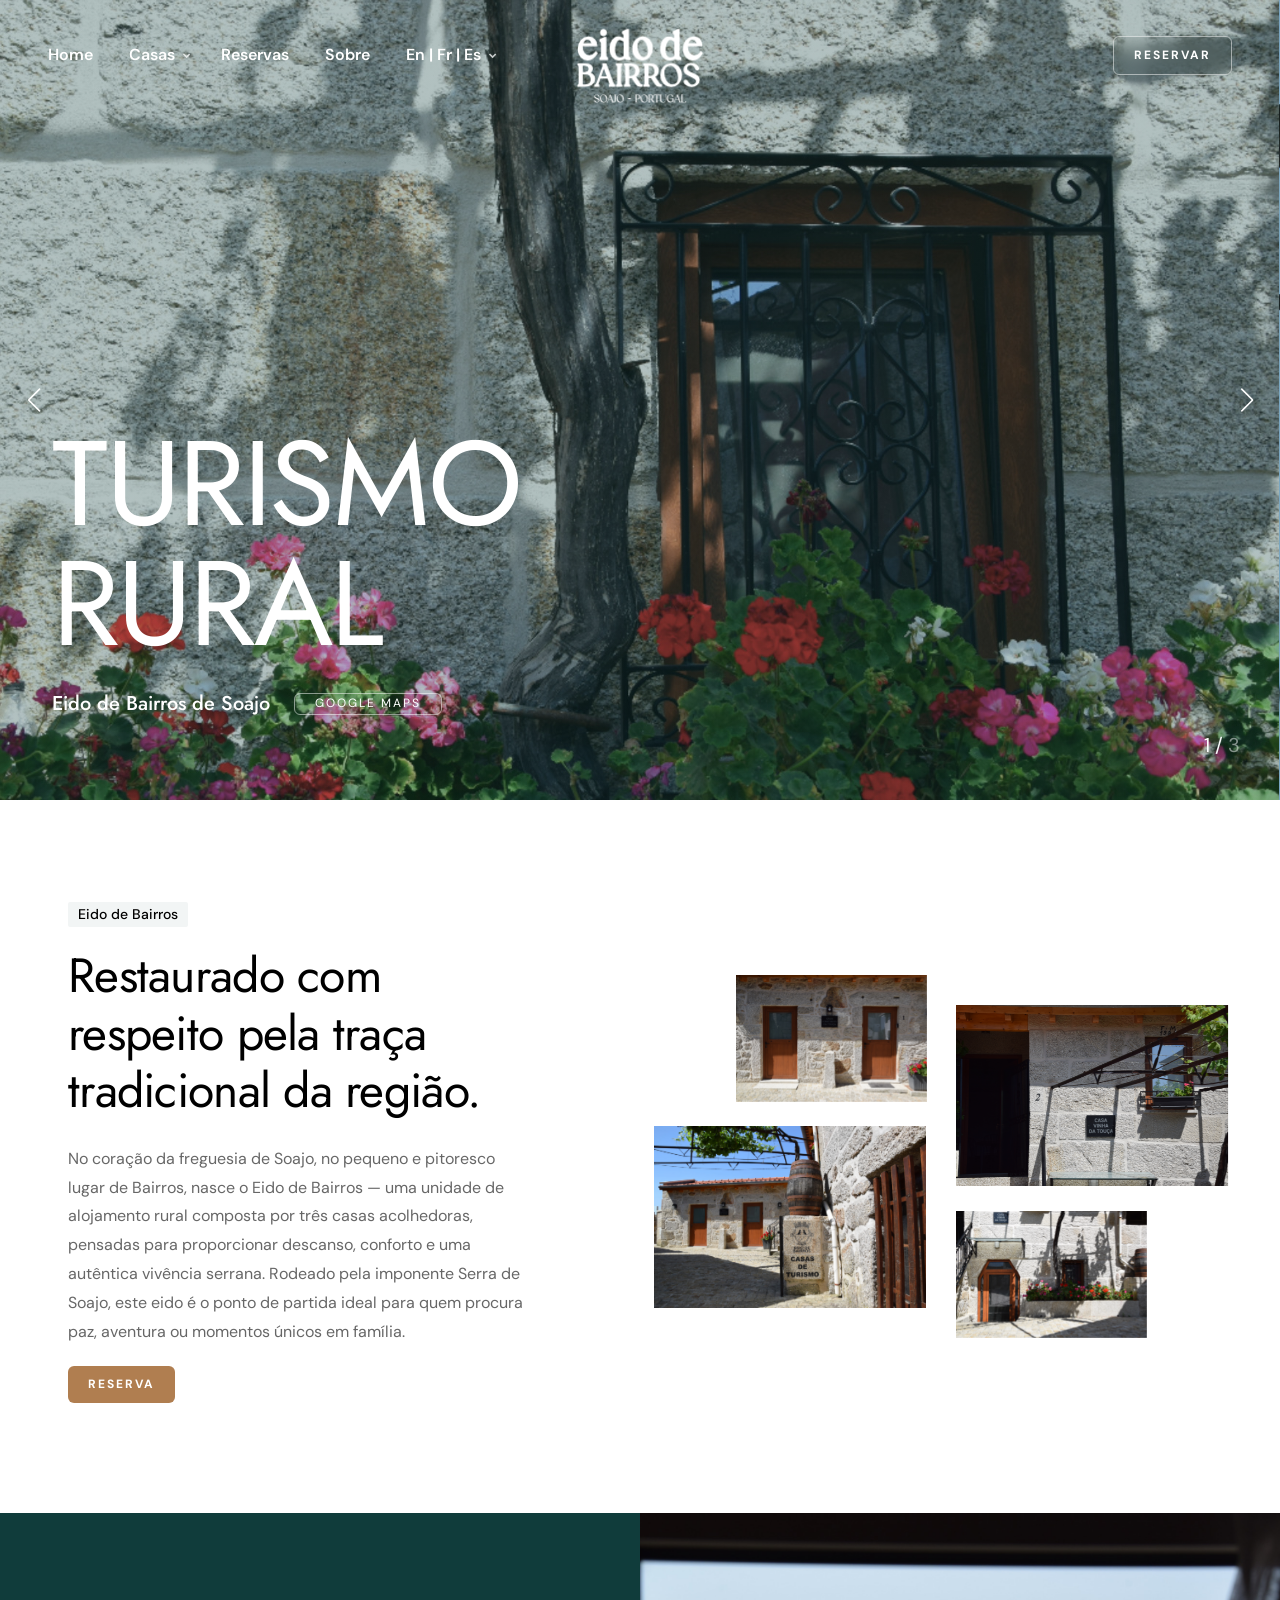
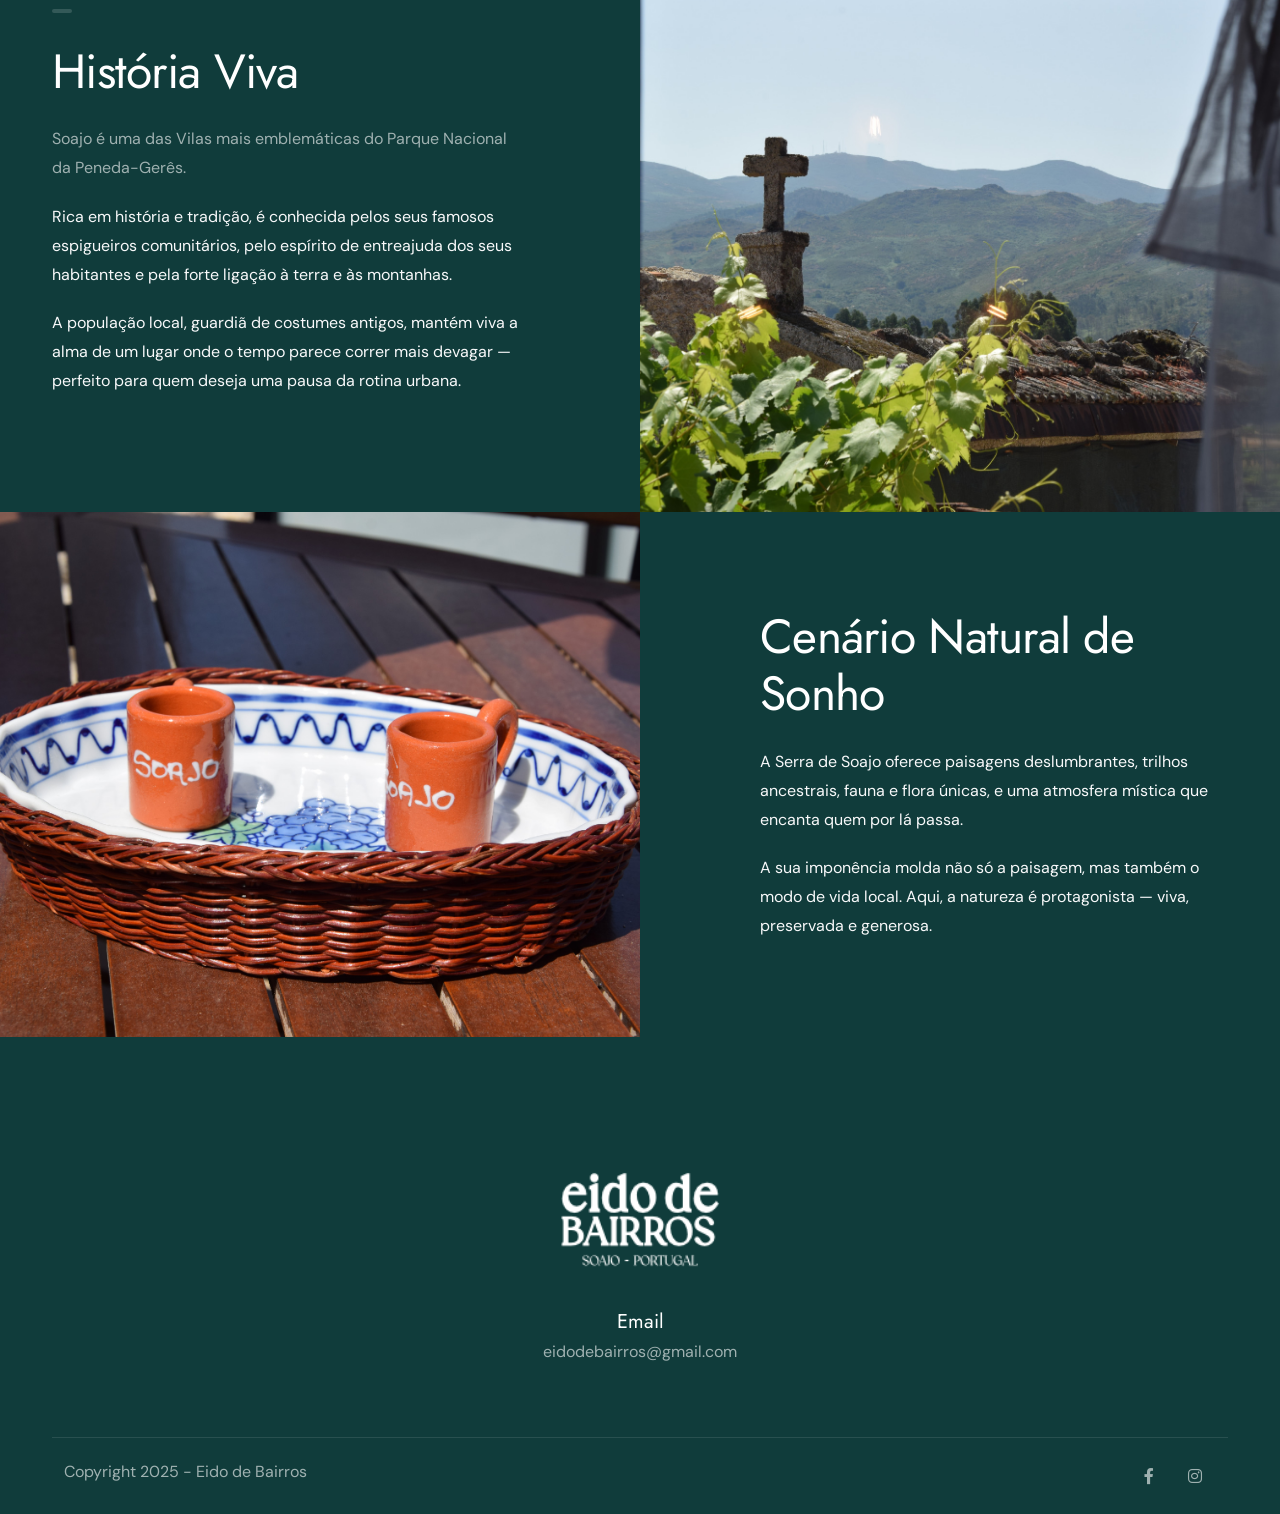
==== commit c39fee2e: "f" ====
--- a/index.html
+++ b/index.html
@@ -1,5 +1,5 @@
 <!DOCTYPE html>
-<html lang="zxx">
+<html lang="pt">
 
 <head>
     <title>Eido de Bairros</title>
@@ -87,10 +87,11 @@
                                     </li>
                                     <li><a class="menu-item" href="reservar.html">Reservas</a></li>
                                     <li><a class="menu-item" href="sobre.html">Sobre</a></li>
-                                    <li><a class="menu-item" href="#">En | Fr</a>
+                                    <li><a class="menu-item" href="#">En | Fr | Es</a>
                                         <ul>
-                                           <li><a class="menu-item" href="index_en.html">English</a>
-                                            <li><a class="menu-item" href="index_fr.html">Français</a></li>
+                                           <li><a class="menu-item" href="index-en.html">English</a></li>
+                                            <li><a class="menu-item" href="index-fr.html">Français</a></li>
+                                            <li><a class="menu-item" href="index-es.html">Español</a></li>
                                         </ul>
                                     </li>
                                 </ul>
@@ -122,7 +123,8 @@
                             <h1 class="fs-120 text-uppercase fs-sm-10vw mb-4 lh-1">Turismo Rural</h1>
                             <div class="d-flex align-items-center">
                                 <h4 class="fw-500 mb-0 me-4">Eido de Bairros de Soajo</h4>
-                                <a class="btn-main btn-line fx-slide py-0 lh-1-6 fw-400 popup-gmaps" href="https://www.google.com/maps/embed?pb=!1m17!1m12!1m3!1d192.88107379776025!2d-8.26715166027788!3d41.87195947162011!2m3!1f0!2f0!3f0!3m2!1i1024!2i768!4f13.1!3m2!1m1!2zNDHCsDUyJzE5LjAiTiA4wrAxNicwMC45Ilc!5e1!3m2!1sen!2spt!4v1755627903264!5m2!1sen!2spt"><span>Google Maps</span></a>
+                                <a class="btn-main btn-line fx-slide py-0 lh-1-6 fw-400 popup-gmaps" href="https://maps.app.goo.gl/w9YYkphmtapB6qQ19"><span>Google Maps</span></a>
+                                
                             </div>
                         
                         </div>
@@ -215,7 +217,7 @@
                             <div class="subtitle wow fadeInUp" data-wow-delay=".0s"></div>
                             <h2 class="wow fadeInUp" data-wow-delay=".2s">História Viva</h2>
 
-                            <p>Soajo é uma das aldeias mais emblemáticas do Parque Nacional da Peneda-Gerês. </p>
+                            <p>Soajo é uma das Vilas mais emblemáticas do Parque Nacional da Peneda-Gerês. </p>
 <p></p>
 Rica em história e tradição, é conhecida pelos seus famosos espigueiros comunitários, pelo espírito de entreajuda dos seus habitantes e pela forte ligação à terra e às montanhas.
 <p></p>
@@ -278,11 +280,11 @@
                         Copyright 2025 - Eido de Bairros
                     </div>
                     <div class="col-md-6 text-md-end">
-                        <div class="social-icons mb-sm-30 text-center">
-                            <a href="#"><i class="fa-brands fa-facebook-f"></i></a>
-                            <a href="#"><i class="fa-brands fa-instagram"></i></a>
-                        </div>
-                    </div>
+                                <div class="social-icons mb-sm-30 text-center">
+                                    <a href="https://www.facebook.com/profile.php?id=61564070338830" target="_blank"><i class="fa-brands fa-facebook-f"></i></a>
+                                    <a href="https://www.instagram.com/eidodebairros_soajo/" target="_blank"><i class="fa-brands fa-instagram"></i></a>
+                                </div>
+                            </div>
                 </div>
             </div>
         </div>
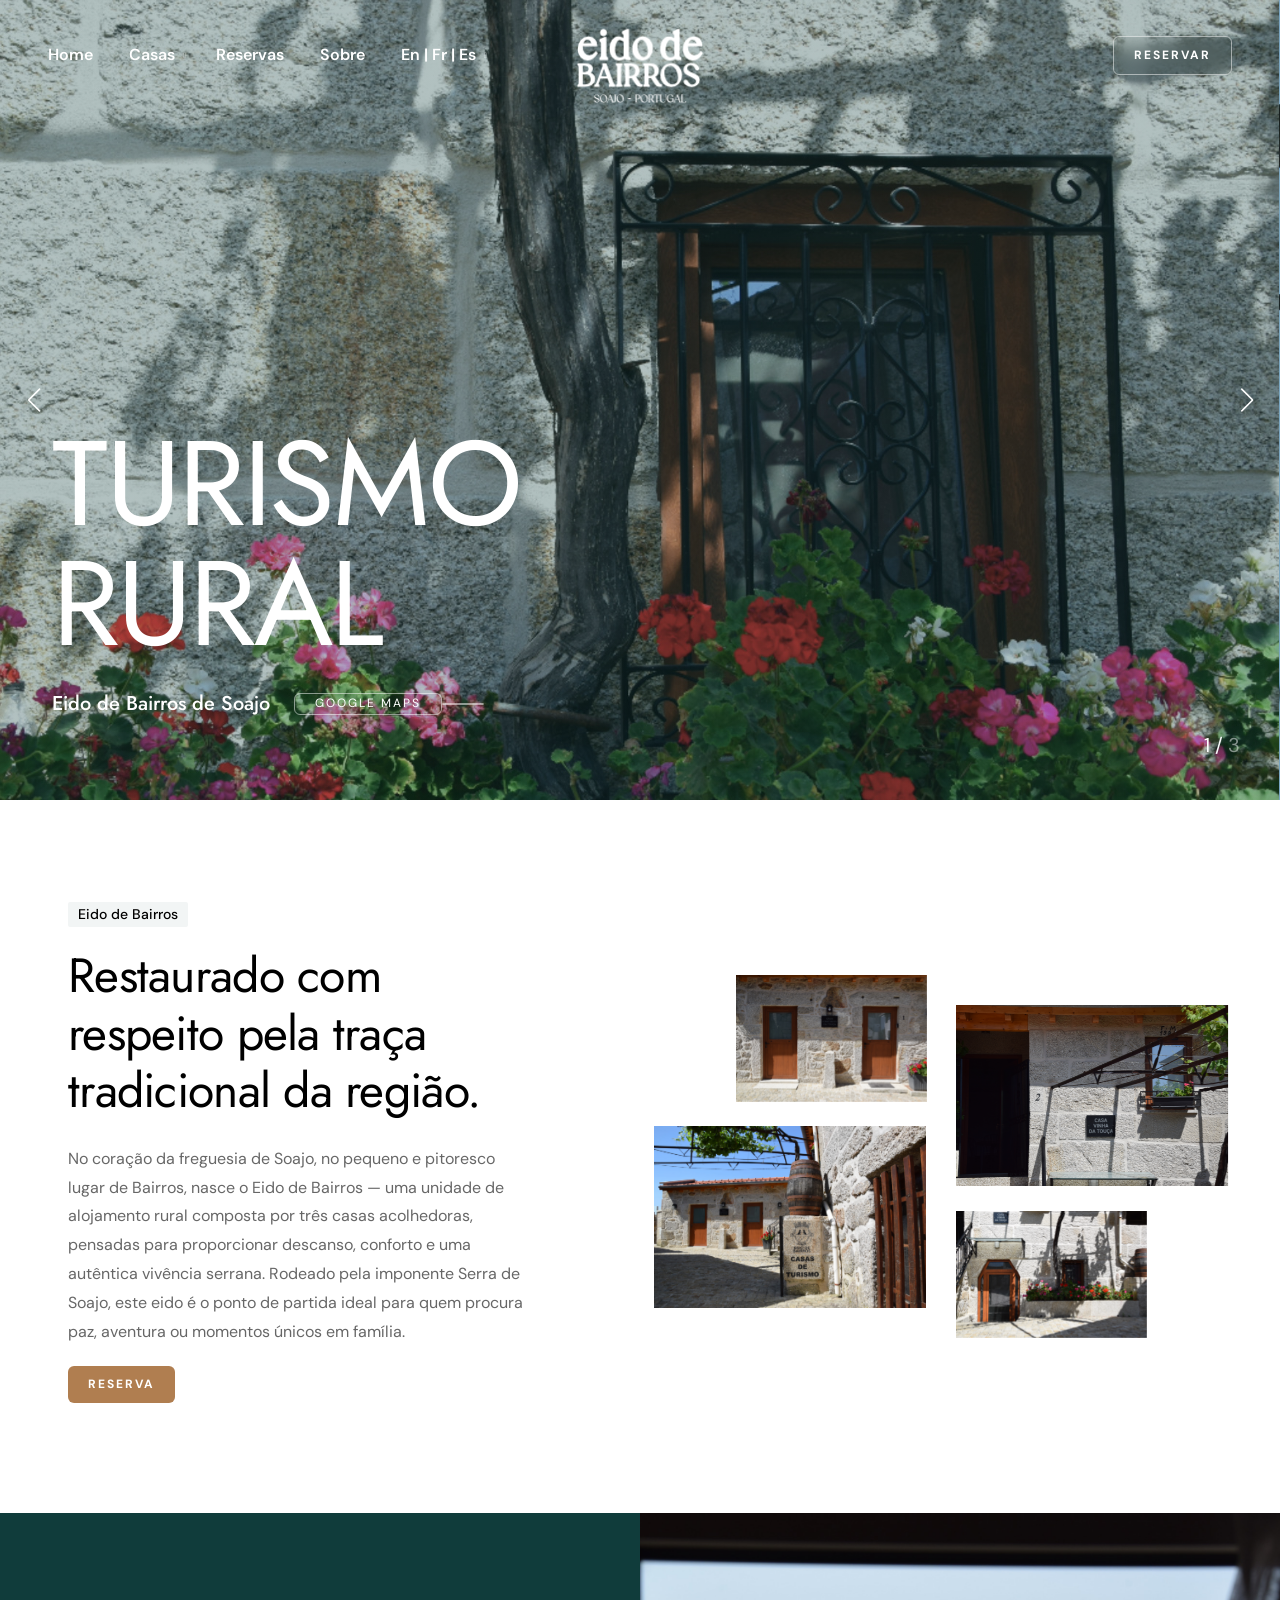
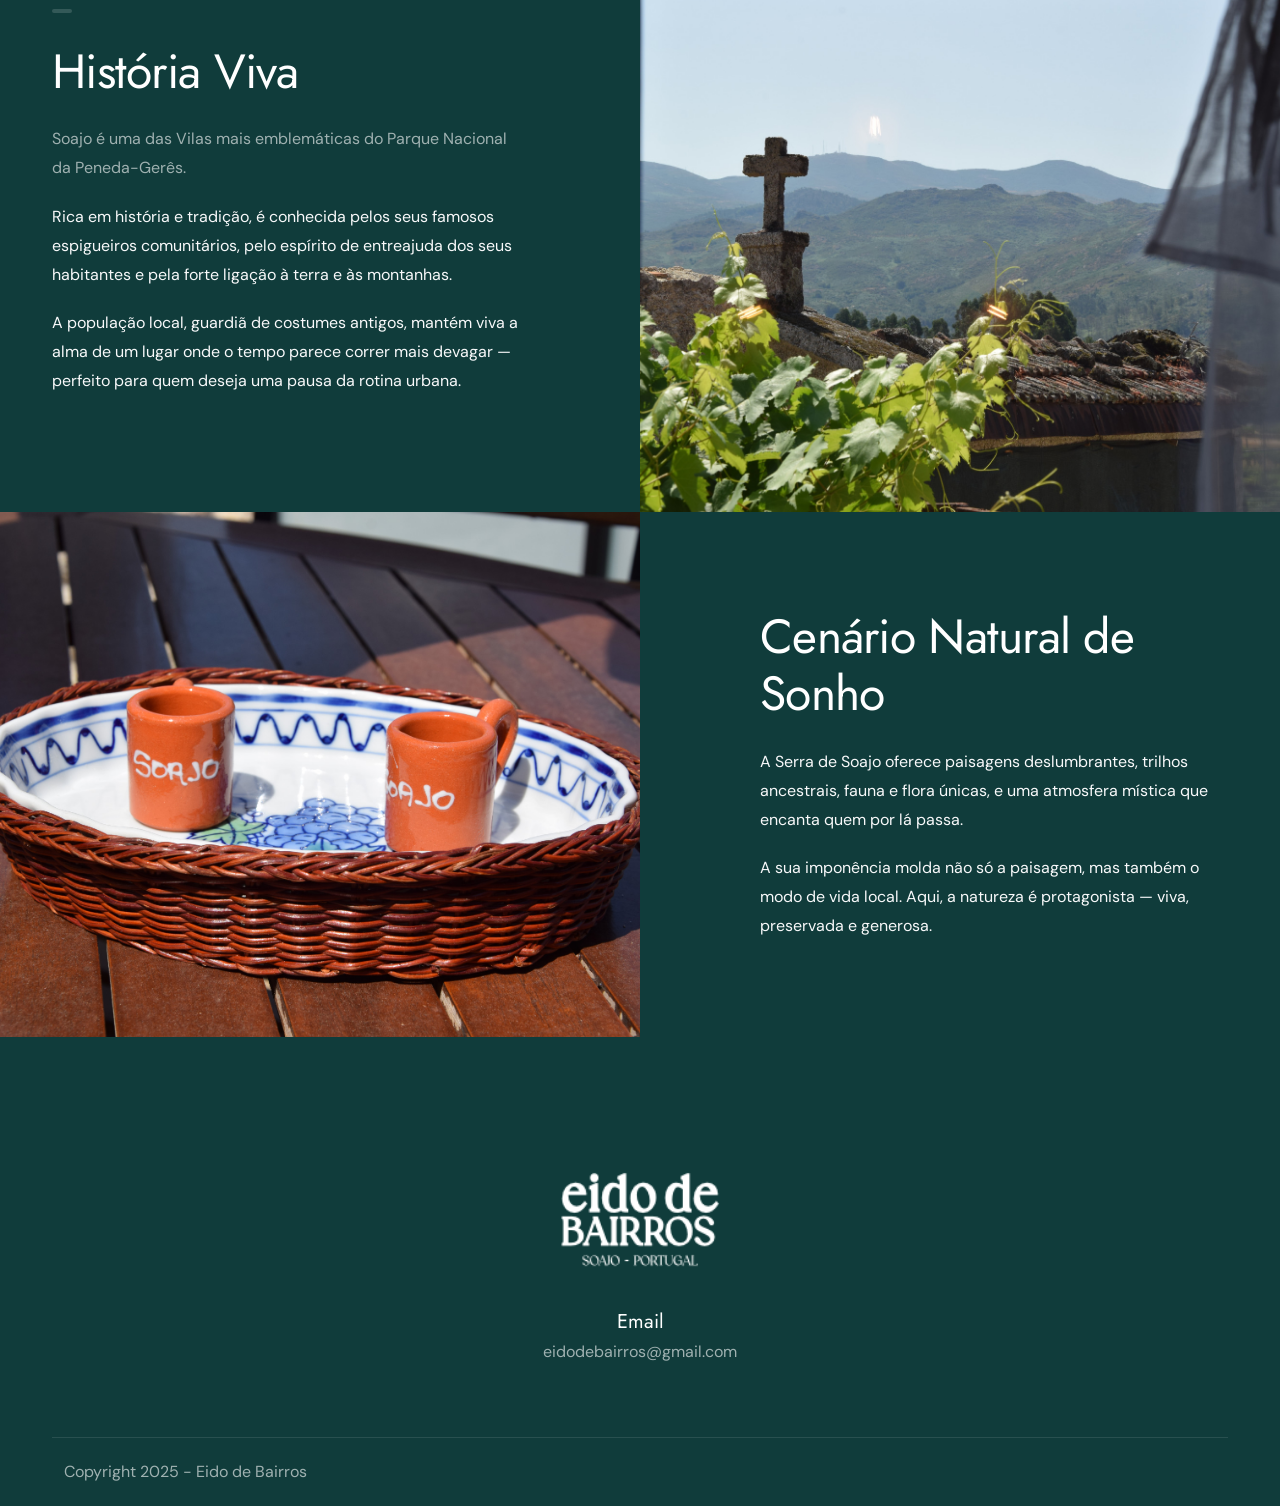
==== commit 171c0b01: "f" ====
--- a/index.html
+++ b/index.html
@@ -121,10 +121,11 @@
                     <div class="row">
                         <div class="col-lg-6">
                             <h1 class="fs-120 text-uppercase fs-sm-10vw mb-4 lh-1">Turismo Rural</h1>
-                            <div class="d-flex align-items-center">
-                                <h4 class="fw-500 mb-0 me-4">Eido de Bairros de Soajo</h4>
-                                <a class="btn-main btn-line fx-slide py-0 lh-1-6 fw-400 popup-gmaps" href="https://maps.app.goo.gl/w9YYkphmtapB6qQ19"><span>Google Maps</span></a>
+                            <div class="d-flex align-items-center ">
+                                <h4 class="fw-500 mb-0 me-4 ">Eido de Bairros de Soajo</h4>
                                 
+                                 <a class="btn-main btn-line fx-slide py-0 lh-1-6 fw-400 popup-gmaps " href="https://www.google.com/maps/embed?pb=!1m17!1m12!1m3!1d192.88107379776025!2d-8.26715166027788!3d41.87195947162011!2m3!1f0!2f0!3f0!3m2!1i1024!2i768!4f13.1!3m2!1m1!2zNDHCsDUyJzE5LjAiTiA4wrAxNicwMC45Ilc!5e1!3m2!1sen!2spt!4v1755627903264!5m2!1sen!2spt ">Google Maps</h4></span></a>
+                                <a class="btn-main btn-line fx-slide py-0 lh-1-6 fw-400 popup-gmaps " href="https://maps.app.goo.gl/w9YYkphmtapB6qQ19"><span ><h4 class="fw-500 mb-0 me-4 mobile-button ">Maps</h4></span></a>
                             </div>
                         
                         </div>
--- a/css/style.css
+++ b/css/style.css
@@ -1,8 +1,5 @@
-/* ================================================== */
-
-
-/* Residem
-/* created by designesia
+
+/* 
 
 @charset "utf-8";
 
@@ -49,7 +46,26 @@
 
 
 /* import fonts icon */
-
+/* ================================================== */
+.mobile-button {
+  display: none; /* Show by default */
+}
+/* Hide on screens wider than 768px */
+@media (max-width: 768px) {
+  .mobile-button {
+    display: block;
+  }
+}
+
+.desktop-button {
+  display: none; /* Hide by default */ ;
+}
+/* Show only on screens wider than 768px (a common breakpoint) */
+@media (min-width: 768px) {
+  .desktop-button {
+    display: block;
+  }
+}
 
 /* ================================================== */
 
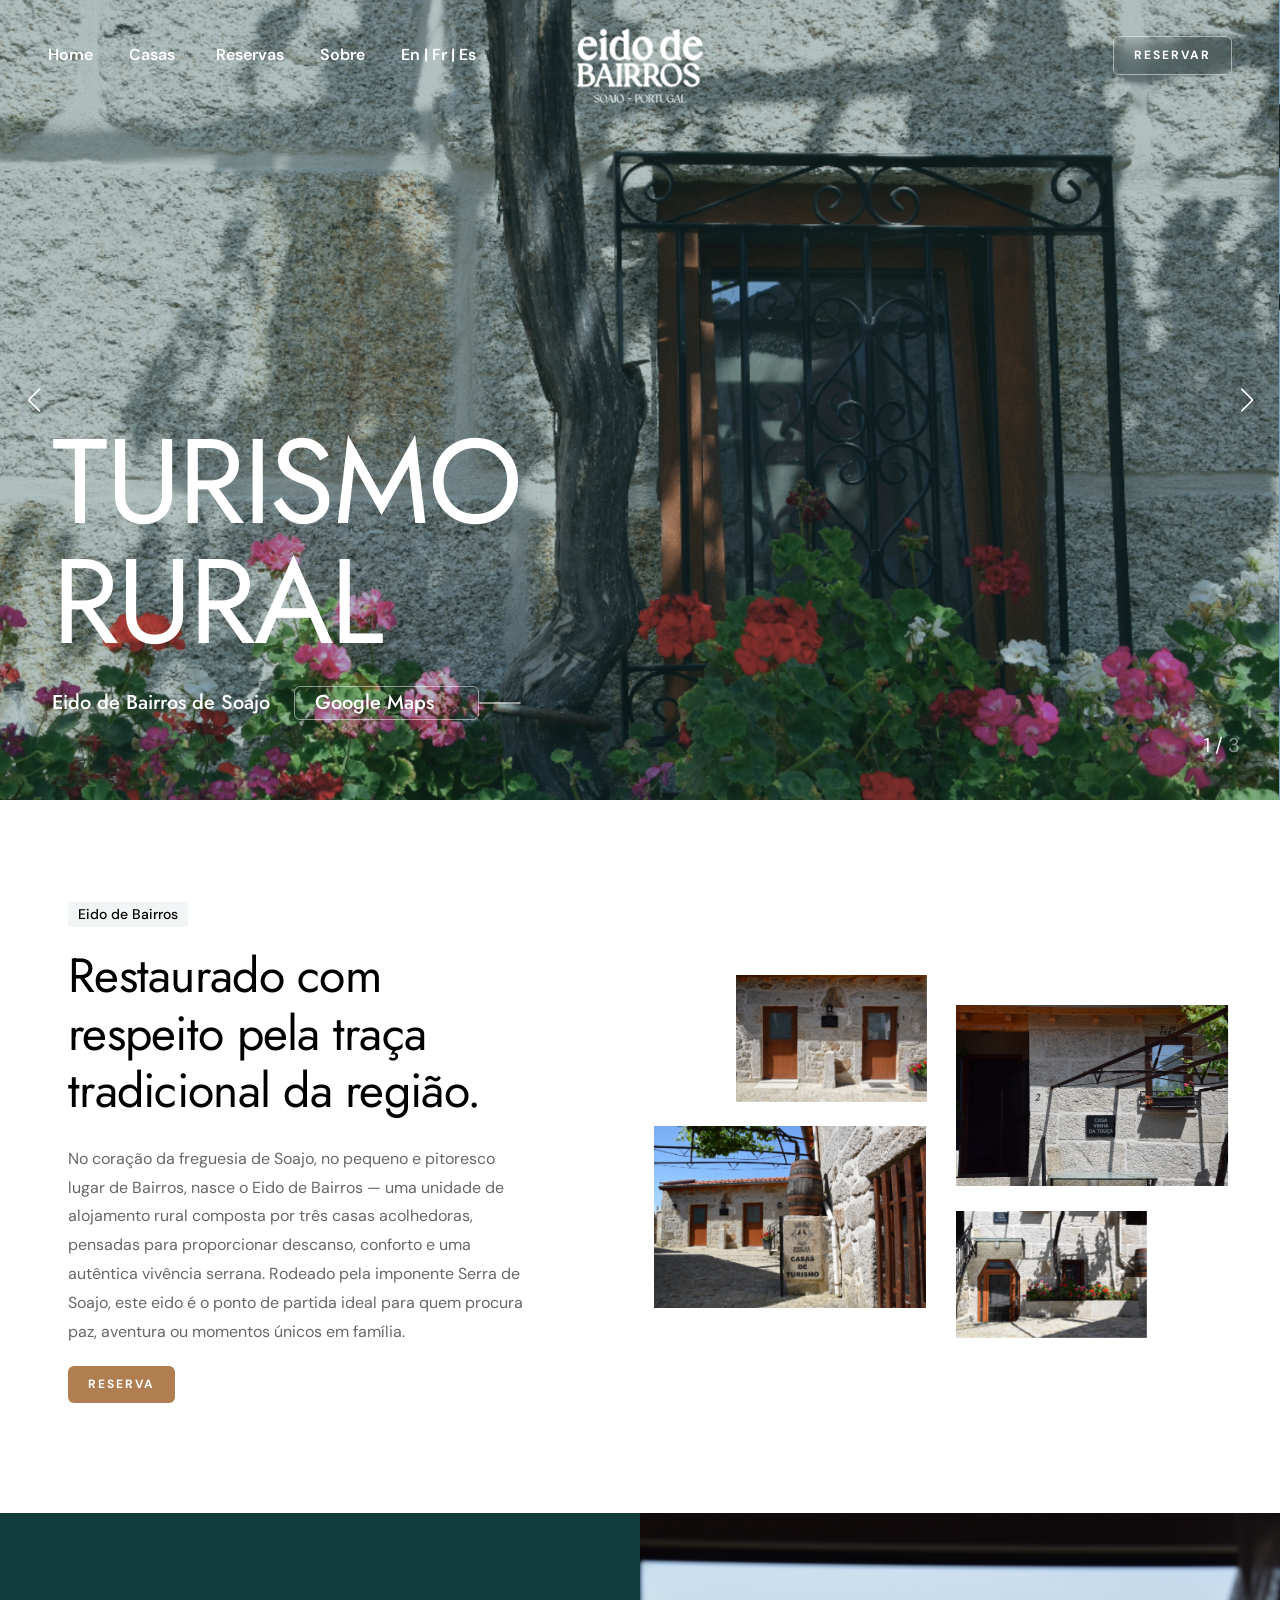
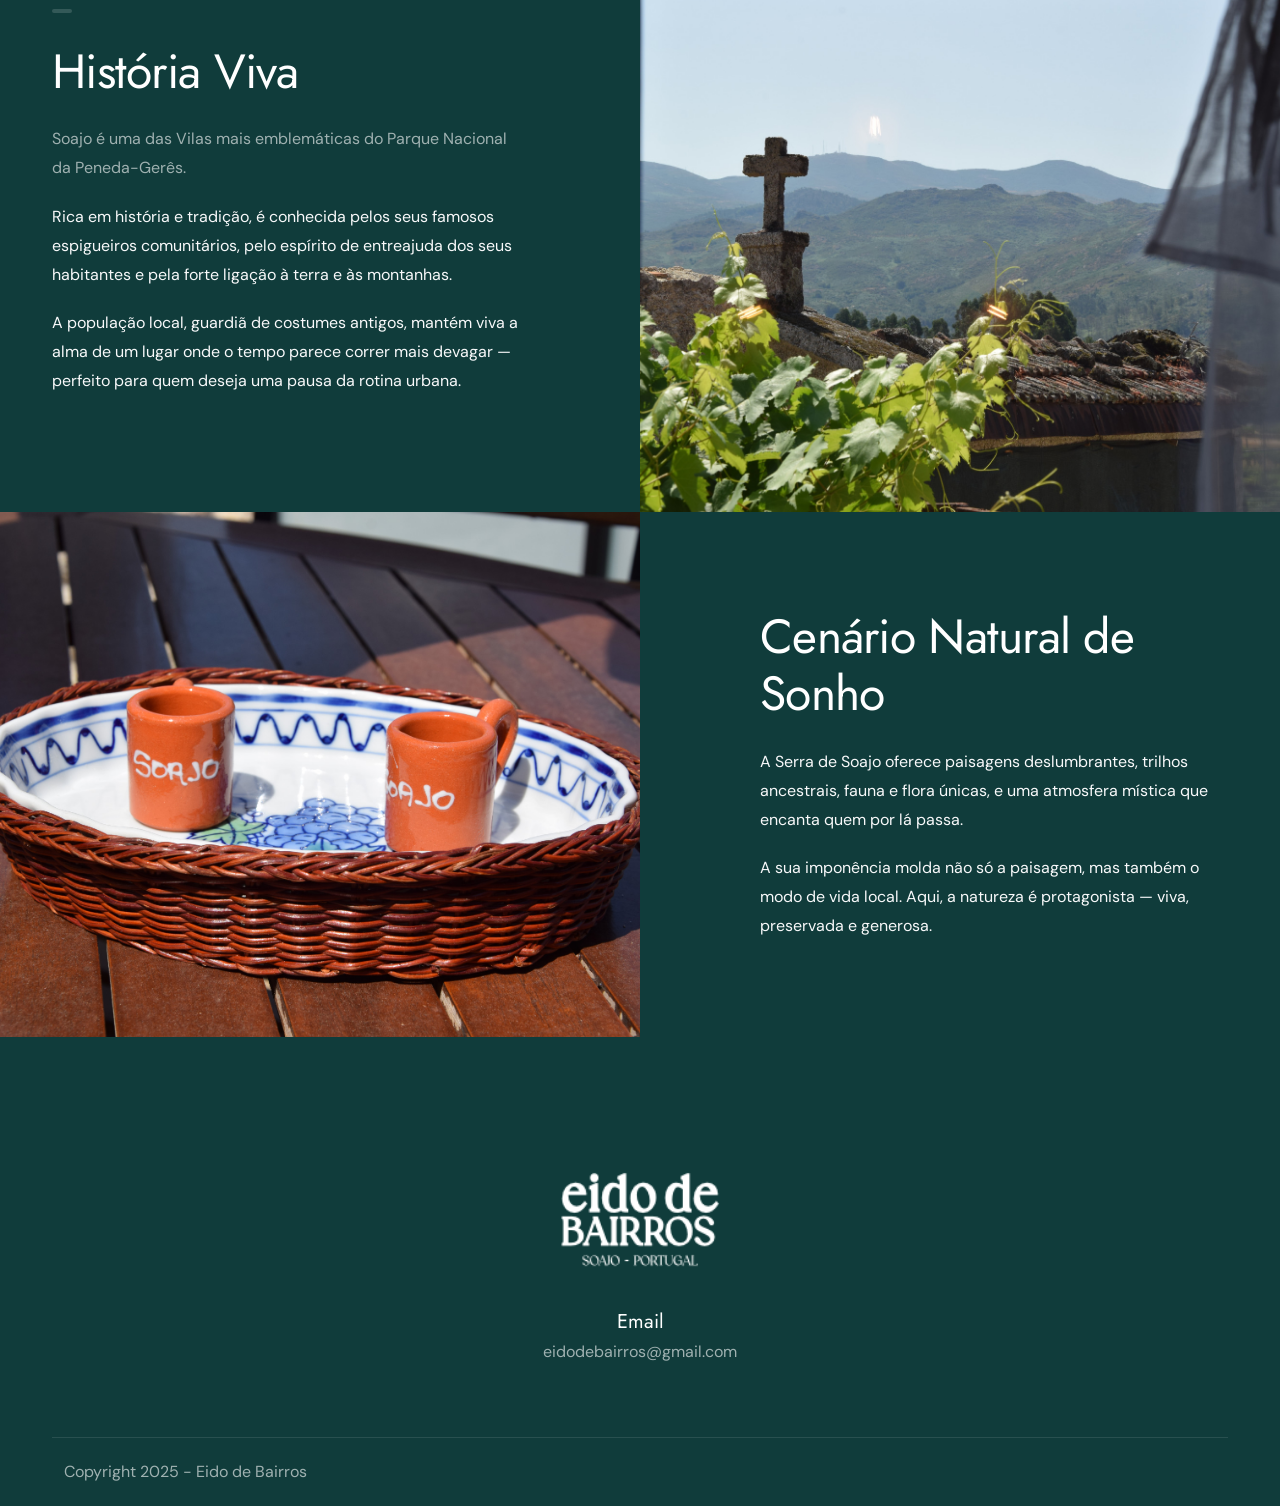
==== commit 85dc153f: "u" ====
--- a/index.html
+++ b/index.html
@@ -124,7 +124,7 @@
                             <div class="d-flex align-items-center ">
                                 <h4 class="fw-500 mb-0 me-4 ">Eido de Bairros de Soajo</h4>
                                 
-                                 <a class="btn-main btn-line fx-slide py-0 lh-1-6 fw-400 popup-gmaps " href="https://www.google.com/maps/embed?pb=!1m17!1m12!1m3!1d192.88107379776025!2d-8.26715166027788!3d41.87195947162011!2m3!1f0!2f0!3f0!3m2!1i1024!2i768!4f13.1!3m2!1m1!2zNDHCsDUyJzE5LjAiTiA4wrAxNicwMC45Ilc!5e1!3m2!1sen!2spt!4v1755627903264!5m2!1sen!2spt ">Google Maps</h4></span></a>
+                                 <a class="btn-main btn-line fx-slide py-0 lh-1-6 fw-400 popup-gmaps " href="https://www.google.com/maps/embed?pb=!1m17!1m12!1m3!1d192.88107379776025!2d-8.26715166027788!3d41.87195947162011!2m3!1f0!2f0!3f0!3m2!1i1024!2i768!4f13.1!3m2!1m1!2zNDHCsDUyJzE5LjAiTiA4wrAxNicwMC45Ilc!5e1!3m2!1sen!2spt!4v1755627903264!5m2!1sen!2spt "><span ><h4 class="fw-500 mb-0 me-4 desktop-button ">Google Maps</h4></span></a>
                                 <a class="btn-main btn-line fx-slide py-0 lh-1-6 fw-400 popup-gmaps " href="https://maps.app.goo.gl/w9YYkphmtapB6qQ19"><span ><h4 class="fw-500 mb-0 me-4 mobile-button ">Maps</h4></span></a>
                             </div>
                         
--- a/css/style.css
+++ b/css/style.css
@@ -47,18 +47,19 @@
 
 /* import fonts icon */
 /* ================================================== */
-.mobile-button {
-  display: none; /* Show by default */
+..mobile-button {
+  display: block; /* Show by default */
 }
 /* Hide on screens wider than 768px */
-@media (max-width: 768px) {
+@media (min-width: 768px) {
   .mobile-button {
-    display: block;
-  }
-}
+    display: none;
+  }
+}
+
 
 .desktop-button {
-  display: none; /* Hide by default */ ;
+  display: none; /* Hide by default */
 }
 /* Show only on screens wider than 768px (a common breakpoint) */
 @media (min-width: 768px) {
@@ -66,6 +67,7 @@
     display: block;
   }
 }
+
 
 /* ================================================== */
 
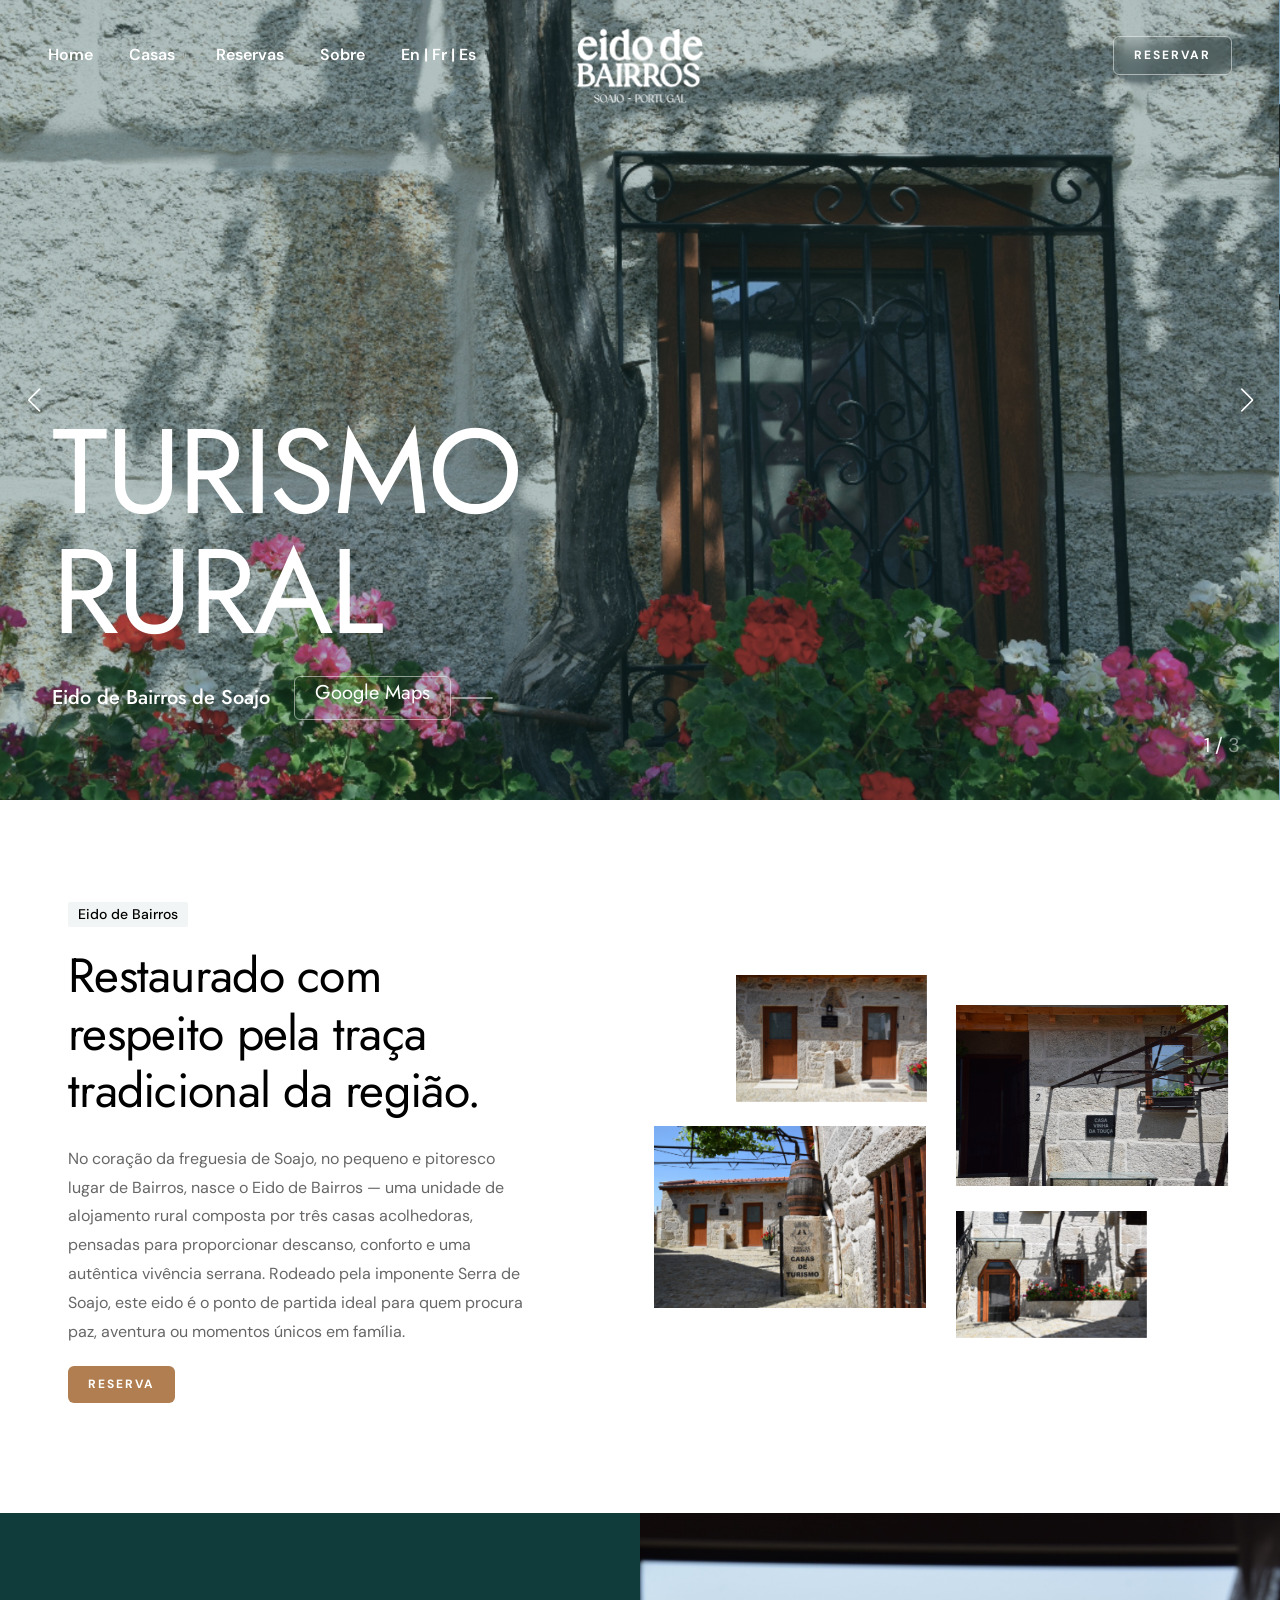
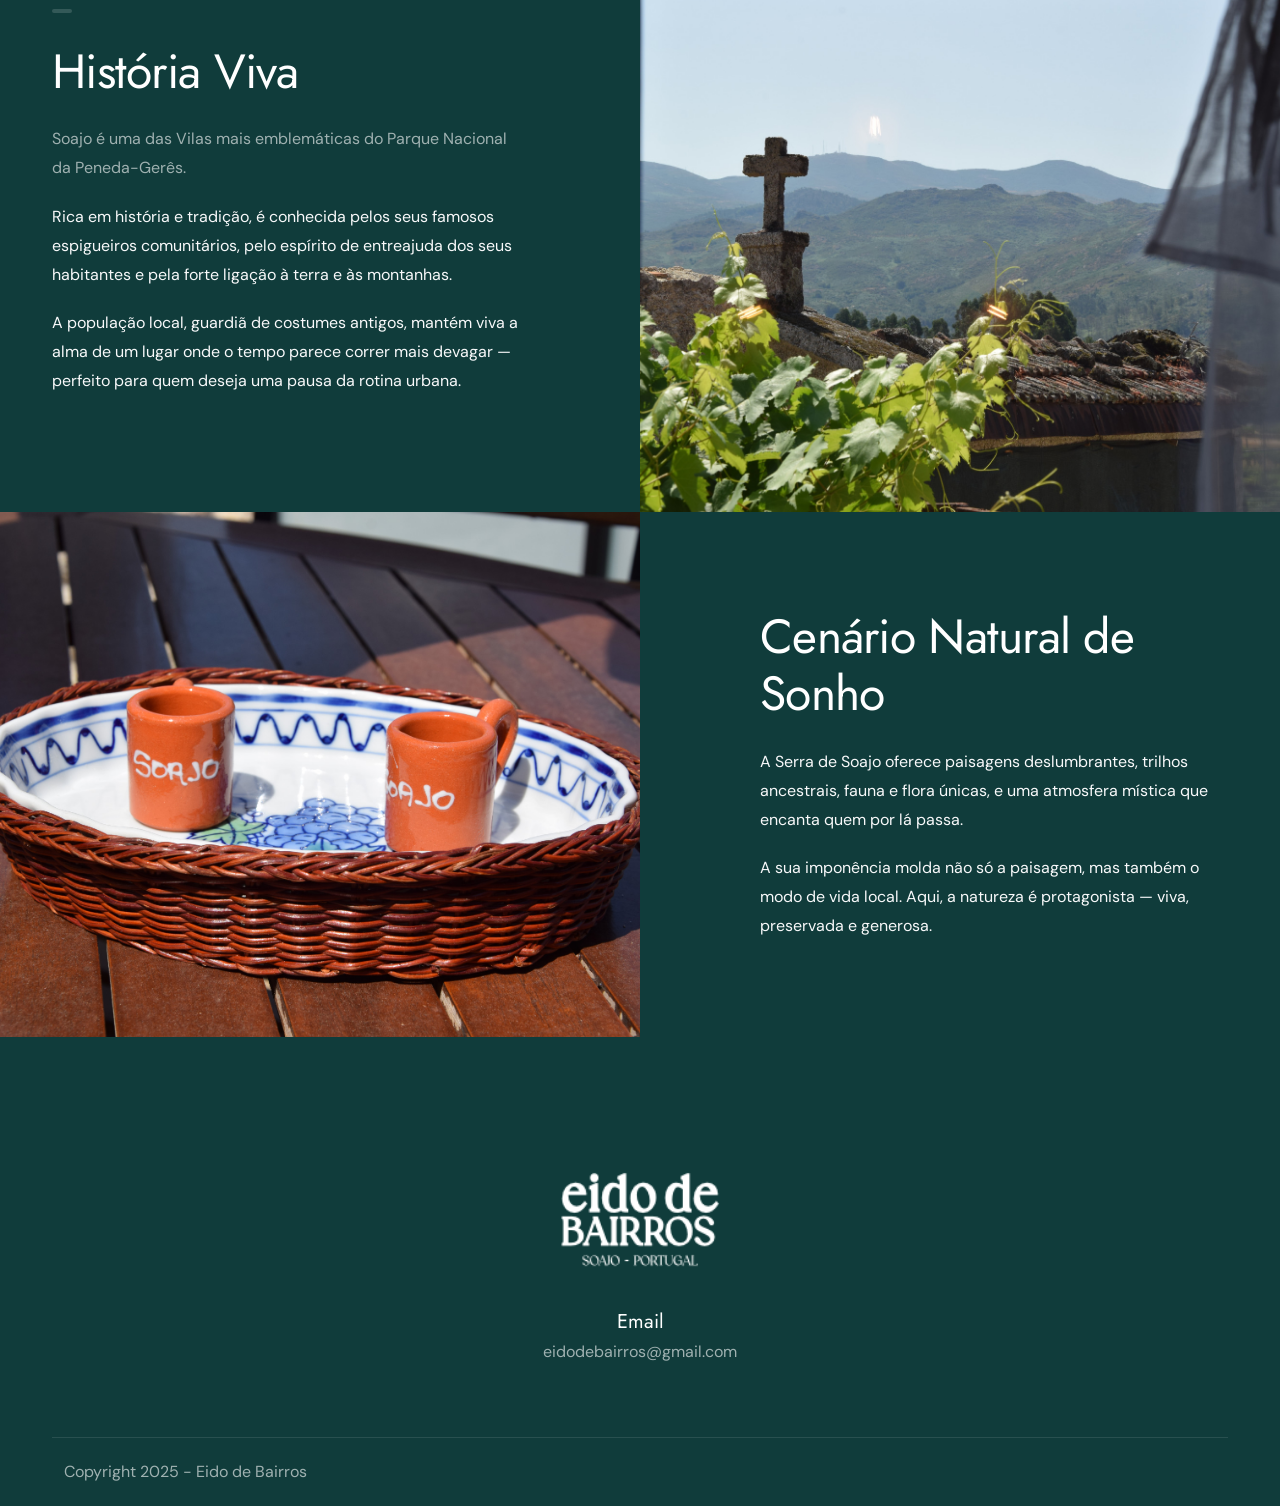
==== commit 89e2e855: "p" ====
--- a/index.html
+++ b/index.html
@@ -124,8 +124,8 @@
                             <div class="d-flex align-items-center ">
                                 <h4 class="fw-500 mb-0 me-4 ">Eido de Bairros de Soajo</h4>
                                 
-                                 <a class="btn-main btn-line fx-slide py-0 lh-1-6 fw-400 popup-gmaps " href="https://www.google.com/maps/embed?pb=!1m17!1m12!1m3!1d192.88107379776025!2d-8.26715166027788!3d41.87195947162011!2m3!1f0!2f0!3f0!3m2!1i1024!2i768!4f13.1!3m2!1m1!2zNDHCsDUyJzE5LjAiTiA4wrAxNicwMC45Ilc!5e1!3m2!1sen!2spt!4v1755627903264!5m2!1sen!2spt "><span ><h4 class="fw-500 mb-0 me-4 desktop-button ">Google Maps</h4></span></a>
-                                <a class="btn-main btn-line fx-slide py-0 lh-1-6 fw-400 popup-gmaps " href="https://maps.app.goo.gl/w9YYkphmtapB6qQ19"><span ><h4 class="fw-500 mb-0 me-4 mobile-button ">Maps</h4></span></a>
+                                 <a class="btn-main btn-line fx-slide py-0 lh-1-6 fw-400 popup-gmaps " href="https://www.google.com/maps/embed?pb=!1m17!1m12!1m3!1d192.88107379776025!2d-8.26715166027788!3d41.87195947162011!2m3!1f0!2f0!3f0!3m2!1i1024!2i768!4f13.1!3m2!1m1!2zNDHCsDUyJzE5LjAiTiA4wrAxNicwMC45Ilc!5e1!3m2!1sen!2spt!4v1755627903264!5m2!1sen!2spt"><span ><h4 class="desktop-button">Google Maps</h4></span></a>
+                                <a class="btn-main btn-line fx-slide py-0 lh-1-6 fw-400 popup-gmaps " href="https://maps.app.goo.gl/w9YYkphmtapB6qQ19"><span ><h4 class="mobile-button">Maps</h4></span></a>
                             </div>
                         
                         </div>
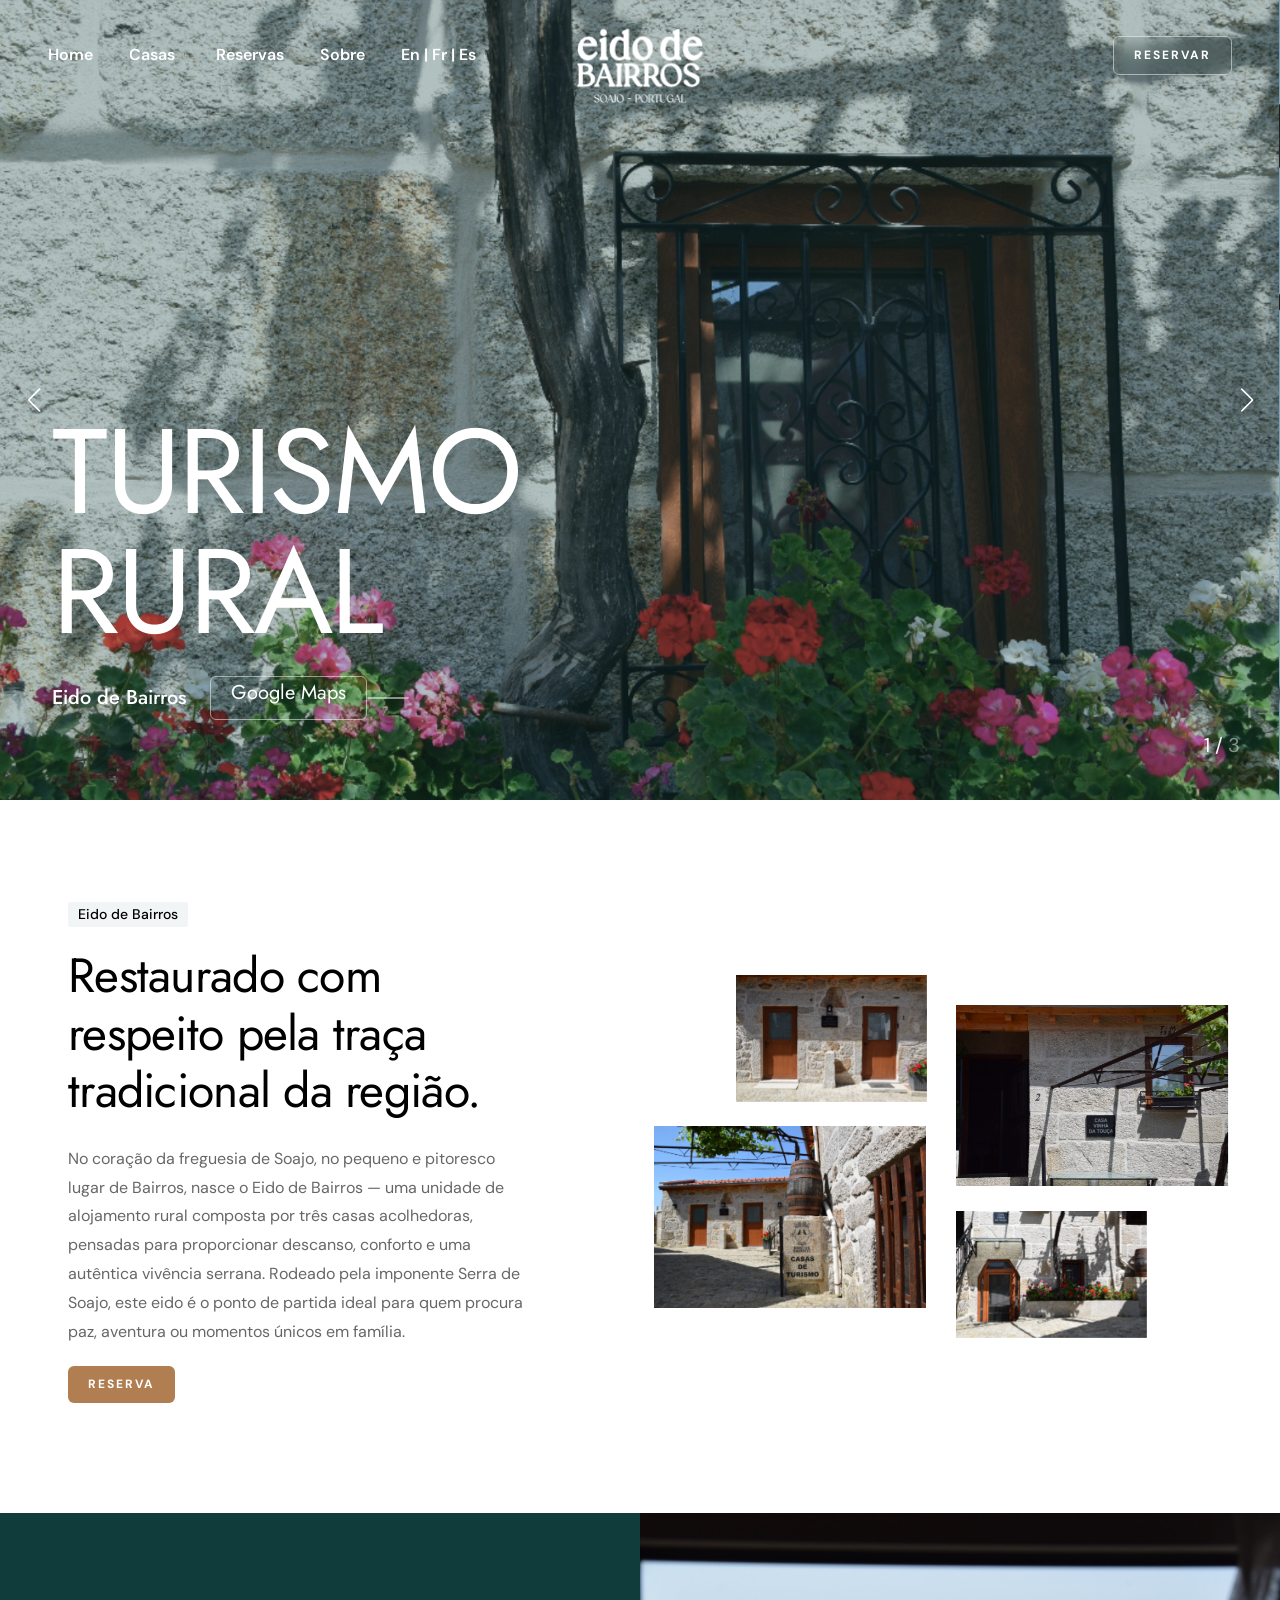
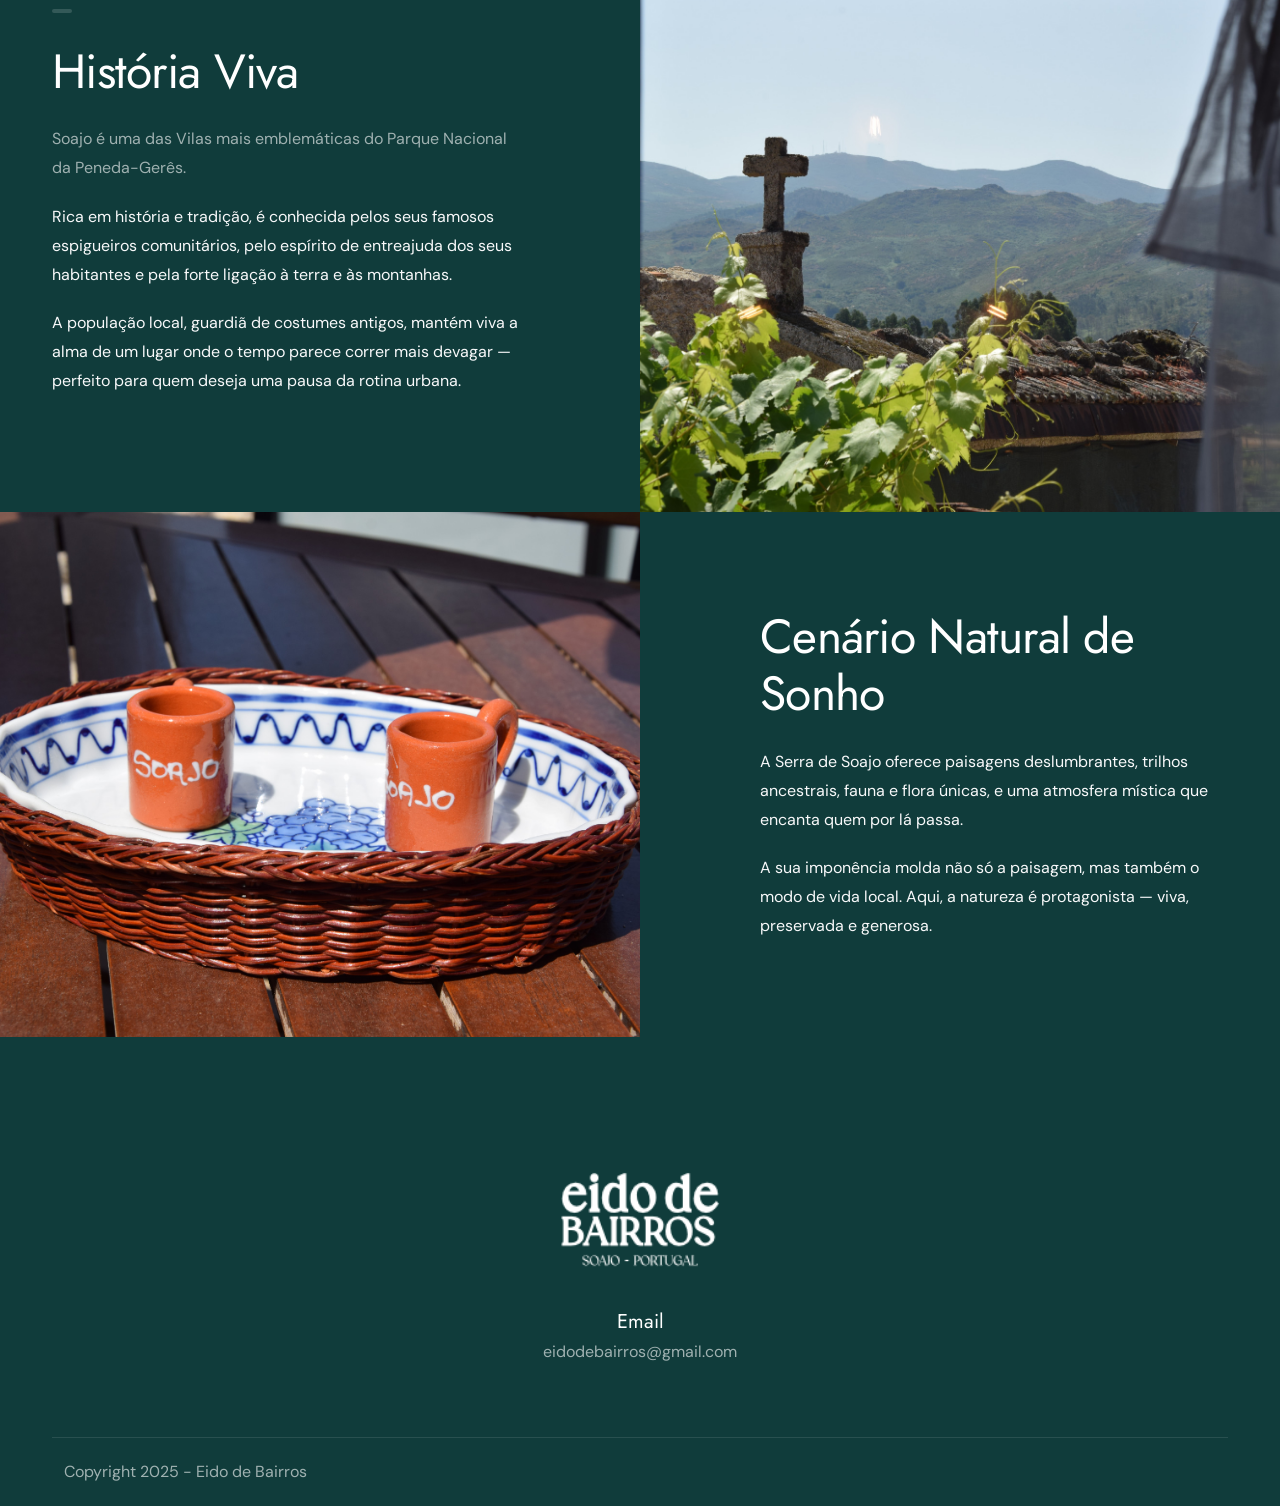
==== commit b285a387: "p" ====
--- a/index.html
+++ b/index.html
@@ -122,10 +122,10 @@
                         <div class="col-lg-6">
                             <h1 class="fs-120 text-uppercase fs-sm-10vw mb-4 lh-1">Turismo Rural</h1>
                             <div class="d-flex align-items-center ">
-                                <h4 class="fw-500 mb-0 me-4 ">Eido de Bairros de Soajo</h4>
-                                
+                                <h4 class="fw-500 mb-0 me-4 ">Eido de Bairros</h4>
                                  <a class="btn-main btn-line fx-slide py-0 lh-1-6 fw-400 popup-gmaps " href="https://www.google.com/maps/embed?pb=!1m17!1m12!1m3!1d192.88107379776025!2d-8.26715166027788!3d41.87195947162011!2m3!1f0!2f0!3f0!3m2!1i1024!2i768!4f13.1!3m2!1m1!2zNDHCsDUyJzE5LjAiTiA4wrAxNicwMC45Ilc!5e1!3m2!1sen!2spt!4v1755627903264!5m2!1sen!2spt"><span ><h4 class="desktop-button">Google Maps</h4></span></a>
                                 <a class="btn-main btn-line fx-slide py-0 lh-1-6 fw-400 popup-gmaps " href="https://maps.app.goo.gl/w9YYkphmtapB6qQ19"><span ><h4 class="mobile-button">Maps</h4></span></a>
+                                                                
                             </div>
                         
                         </div>
